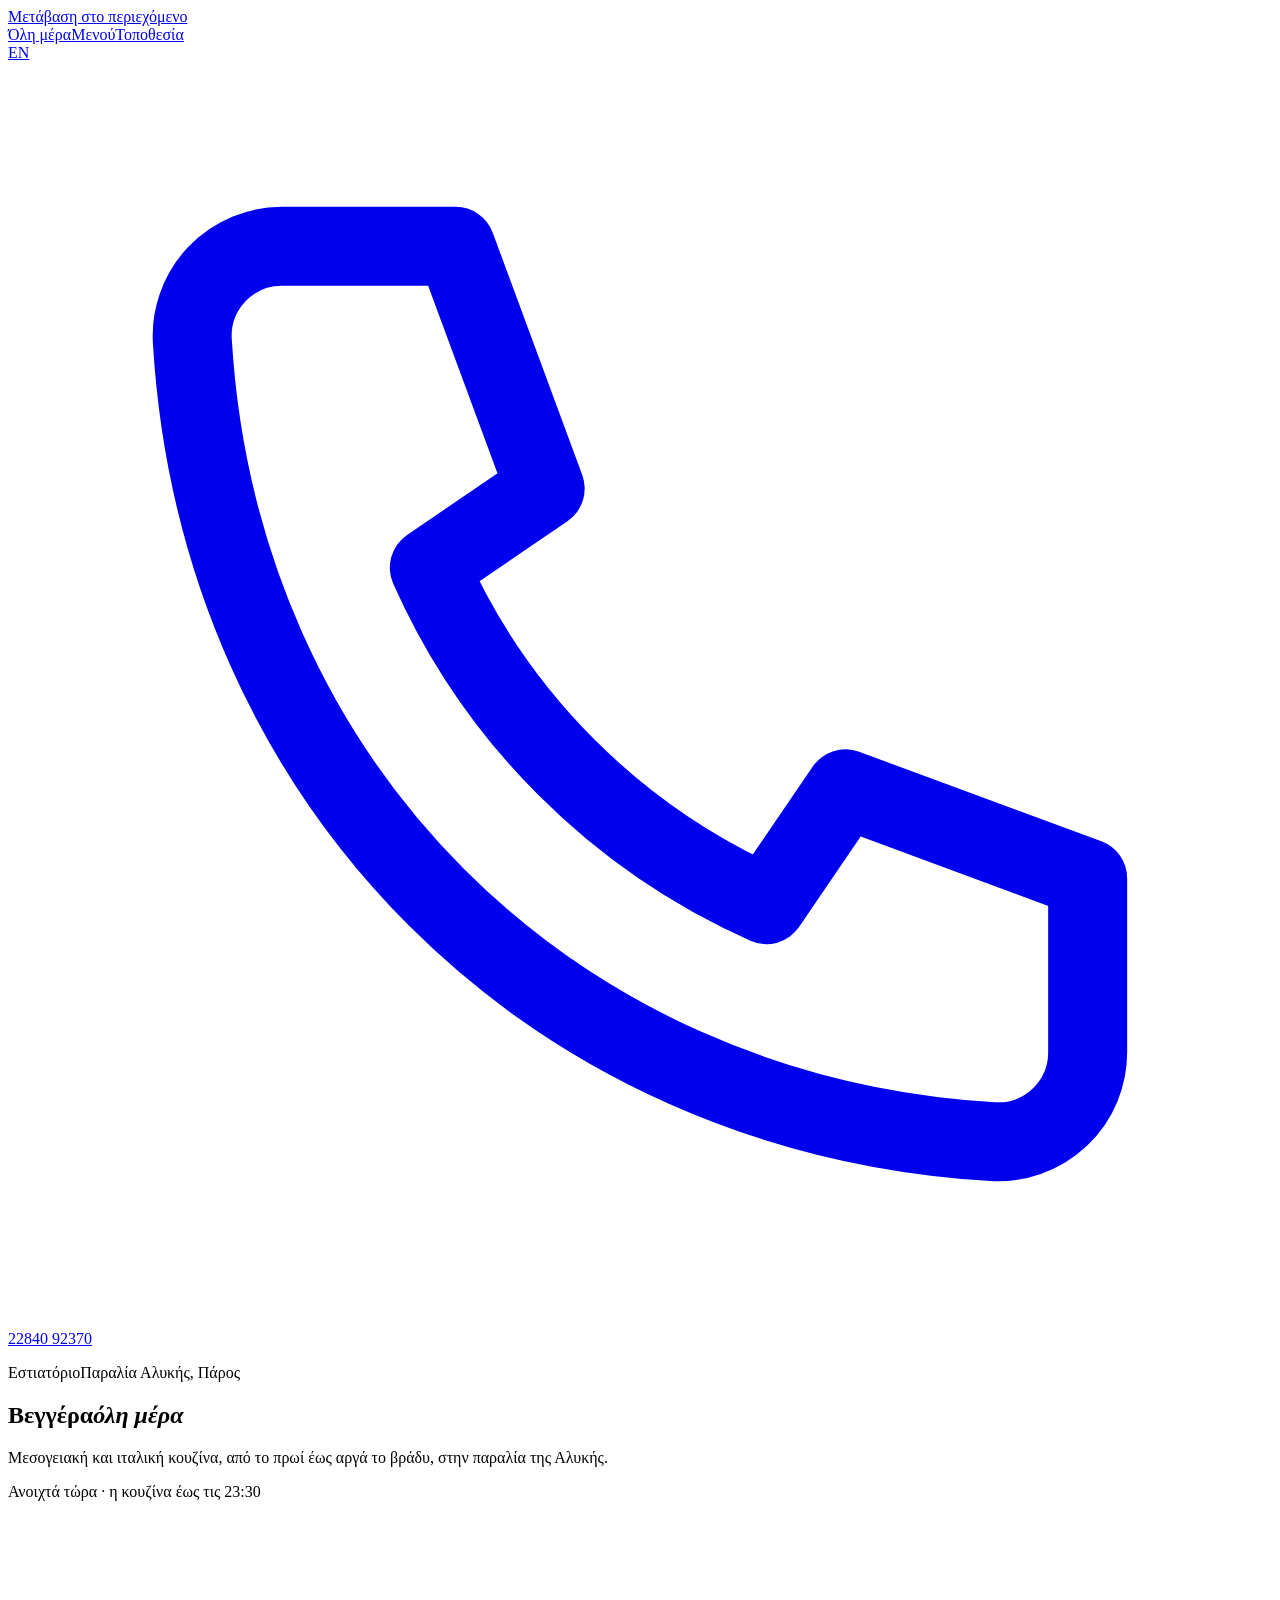
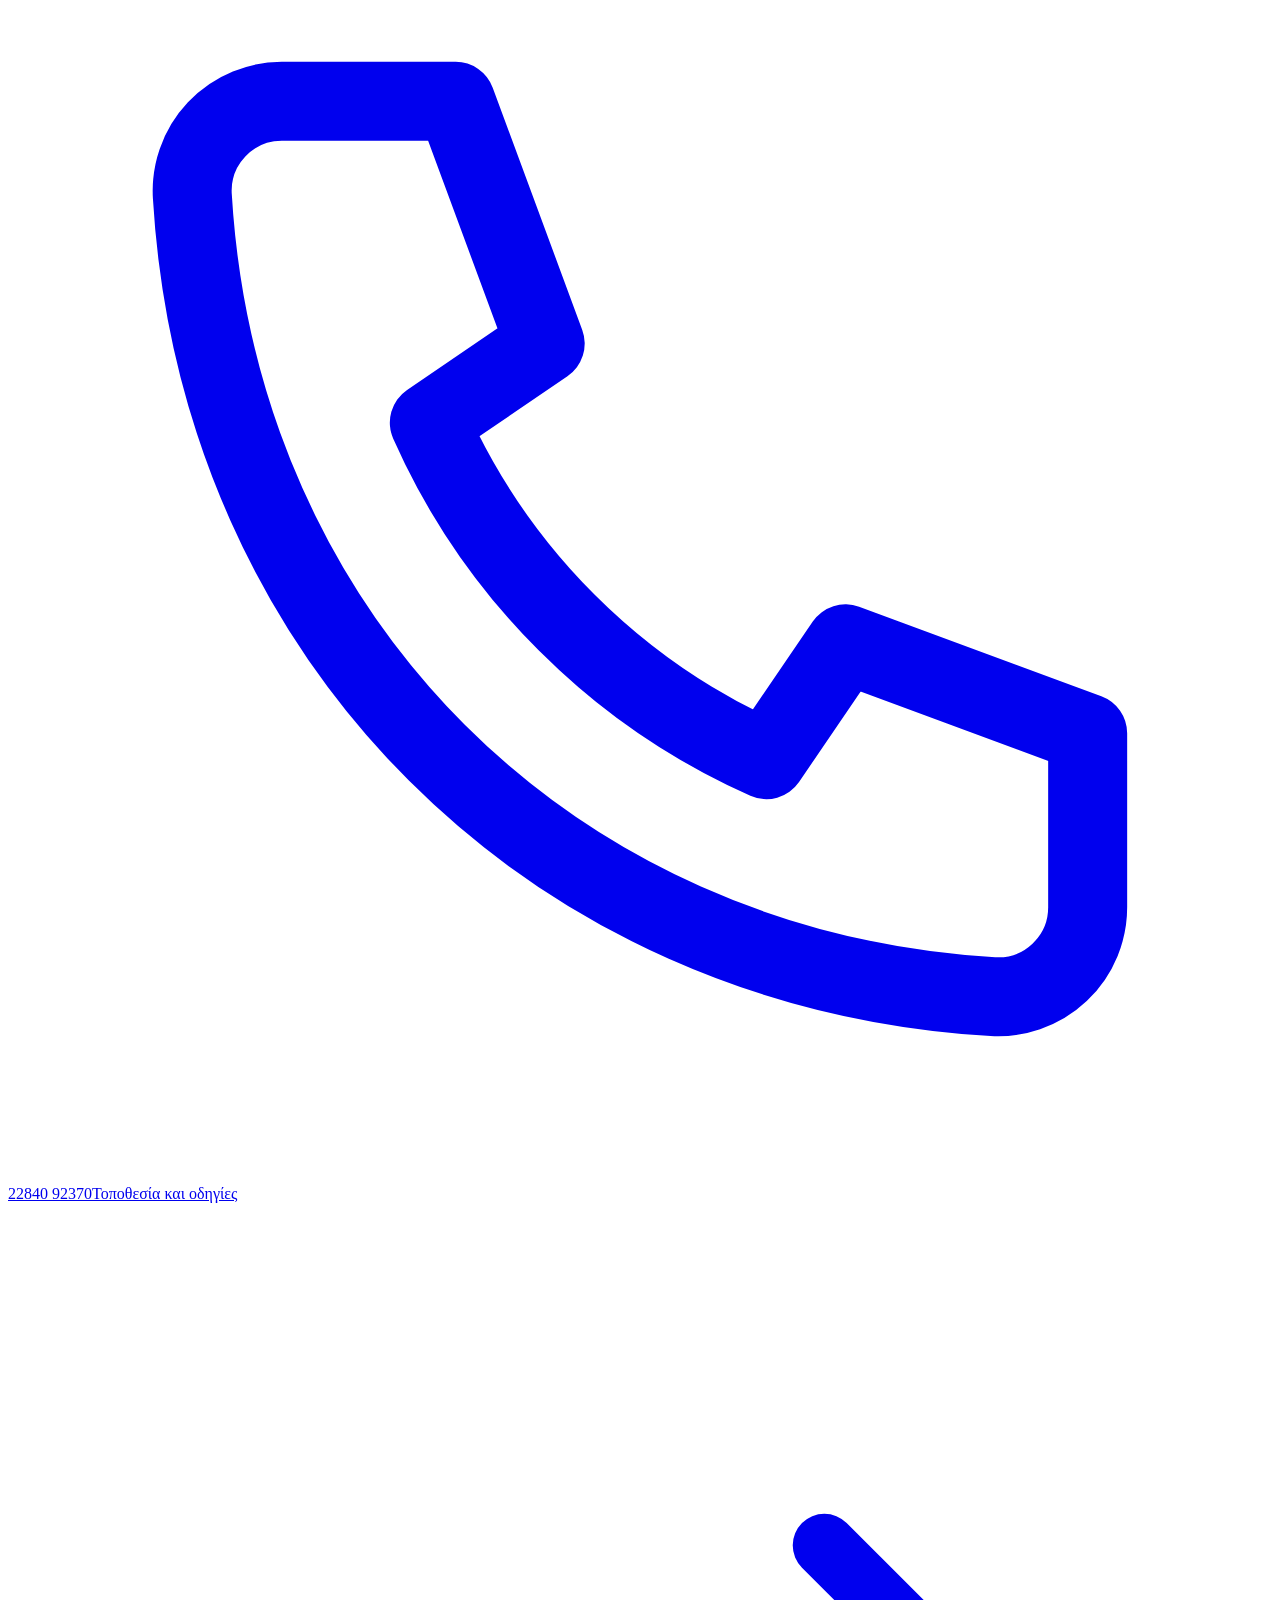
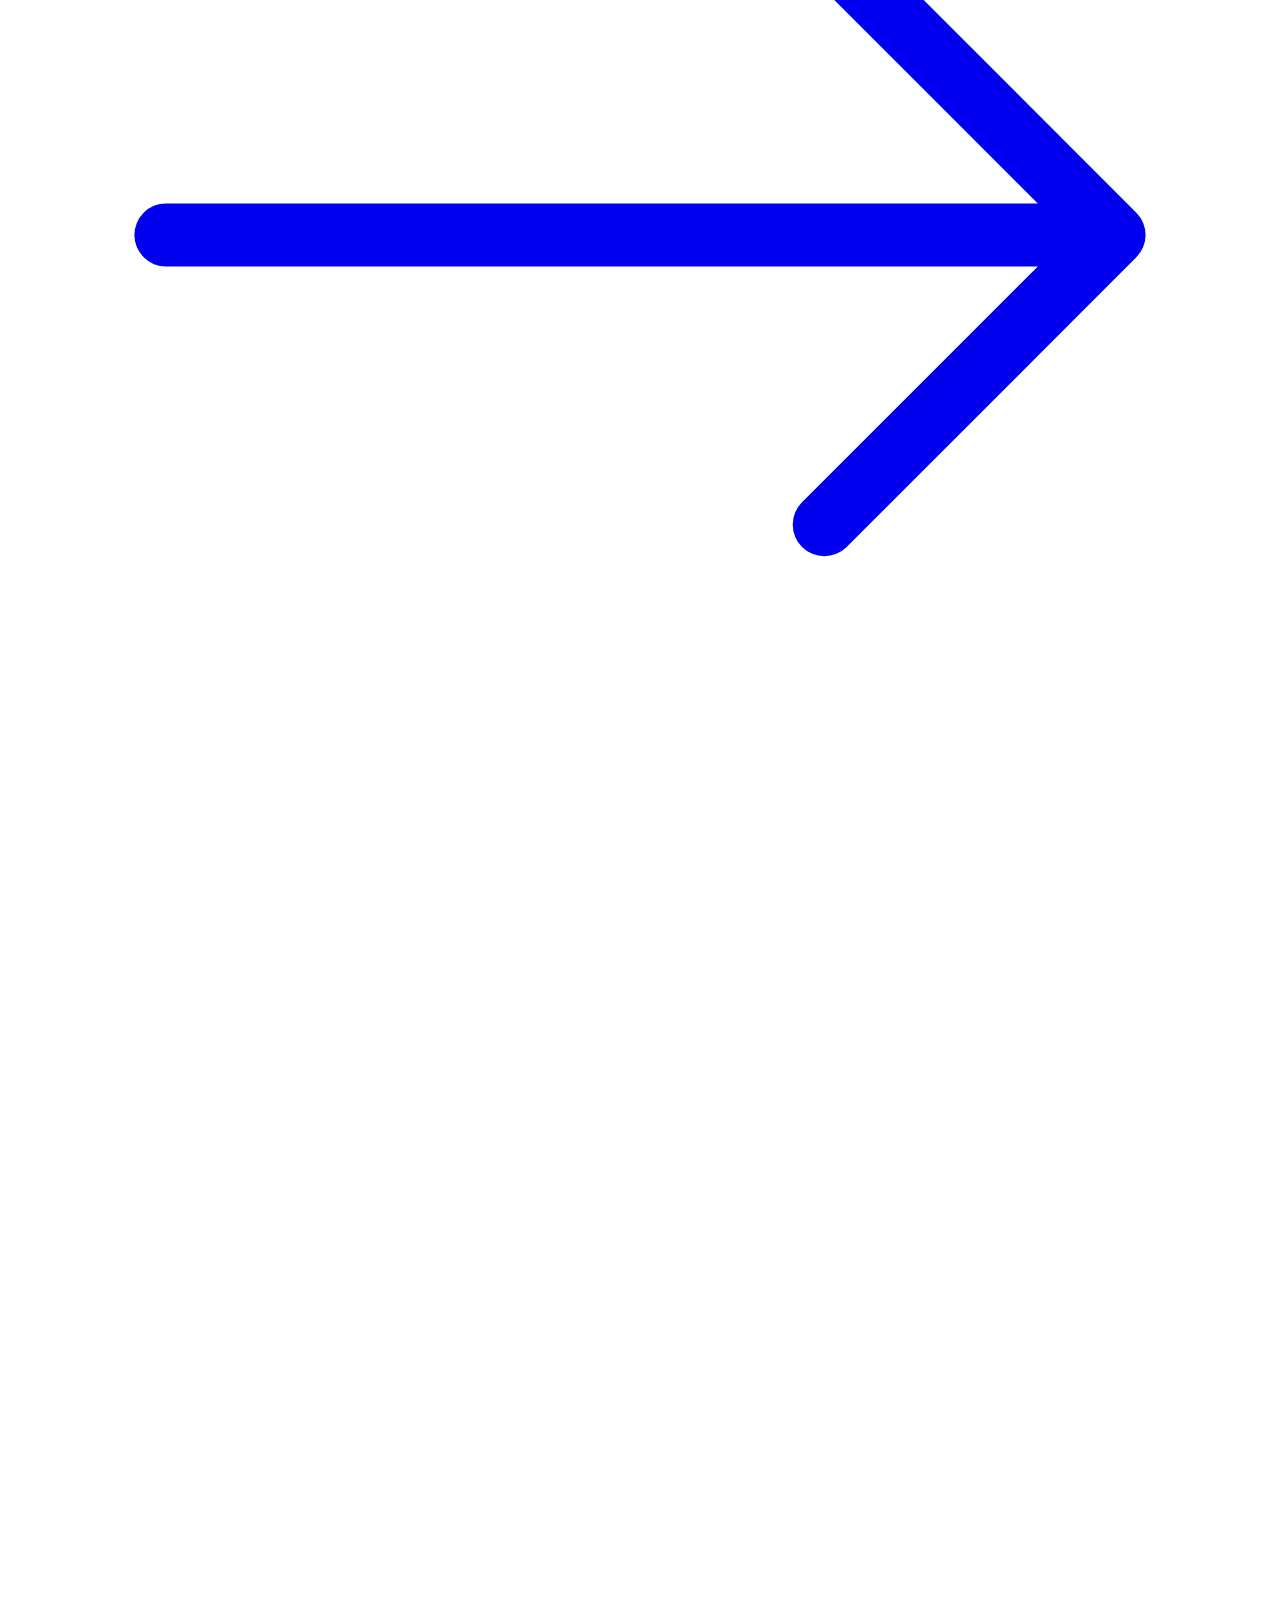
==== el/index.html @ 9d5cccf7 "Demo build of the Veggera website Preview copy for review (sub-folder build, not indexed by search e" ====
<!DOCTYPE html><html lang="el" data-daypart="morning" data-base="/veggera" data-astro-cid-hkbrpulz><head><meta charset="utf-8"><meta name="viewport" content="width=device-width, initial-scale=1, viewport-fit=cover"><title>Βεγγέρα Όλη Μέρα | Εστιατόριο στην παραλία της Αλυκής, Πάρος</title><meta name="description" content="Μεσογειακή και ιταλική κουζίνα στην παραλία της Αλυκής, στην Πάρο. Πρωινό, brunch, μεσημεριανό και δείπνο, καθημερινά 08:00–24:00. Κρατήσεις: 22840 92370."><link rel="canonical" href="https://christopherbougadakis.github.io/veggera/el/"><link rel="alternate" hreflang="en" href="https://christopherbougadakis.github.io/veggera/"><link rel="alternate" hreflang="el" href="https://christopherbougadakis.github.io/veggera/el/"><link rel="alternate" hreflang="x-default" href="https://christopherbougadakis.github.io/veggera/"><meta name="robots" content="noindex, nofollow"><meta name="theme-color" content="#f3eee5"><meta name="format-detection" content="telephone=no"><link rel="icon" href="/veggera/favicon.svg" type="image/svg+xml"><meta property="og:type" content="restaurant"><meta property="og:site_name" content="Veggera All Day"><meta property="og:title" content="Βεγγέρα Όλη Μέρα | Εστιατόριο στην παραλία της Αλυκής, Πάρος"><meta property="og:description" content="Μεσογειακή και ιταλική κουζίνα στην παραλία της Αλυκής, στην Πάρο. Πρωινό, brunch, μεσημεριανό και δείπνο, καθημερινά 08:00–24:00. Κρατήσεις: 22840 92370."><meta property="og:url" content="https://christopherbougadakis.github.io/veggera/el/"><meta property="og:locale" content="el_GR"><meta property="og:image" content="https://christopherbougadakis.github.io/veggera/_astro/hero-morning.DzZGAHCB_ZdEDfj.jpg"><meta property="og:image:width" content="1200"><meta property="og:image:height" content="630"><meta name="twitter:card" content="summary_large_image"><link rel="preload" as="font" type="font/woff2" href="/veggera/_astro/noto-serif-display-greek-300-normal.BuV73V3h.woff2" crossorigin><style>@font-face{font-family:'Noto Serif Display';font-style:normal;font-weight:300 400;font-display:swap;src:url(/veggera/_astro/noto-serif-display-latin-300-normal.K5SFrpFL.woff2) format('woff2');unicode-range:U+0000-00FF,U+0131,U+0152-0153,U+02BB-02BC,U+02C6,U+02DA,U+02DC,U+0304,U+0308,U+0329,U+2000-206F,U+20AC,U+2122,U+2191,U+2193,U+2212,U+2215,U+FEFF,U+FFFD}@font-face{font-family:'Noto Serif Display';font-style:italic;font-weight:300 400;font-display:swap;src:url(/veggera/_astro/noto-serif-display-latin-300-italic.CLkZeVv2.woff2) format('woff2');unicode-range:U+0000-00FF,U+0131,U+0152-0153,U+02BB-02BC,U+02C6,U+02DA,U+02DC,U+0304,U+0308,U+0329,U+2000-206F,U+20AC,U+2122,U+2191,U+2193,U+2212,U+2215,U+FEFF,U+FFFD}@font-face{font-family:'Commissioner';font-style:normal;font-weight:400 500;font-display:swap;src:url(/veggera/_astro/commissioner-latin-400-normal.Csr6jJda.woff2) format('woff2');unicode-range:U+0000-00FF,U+0131,U+0152-0153,U+02BB-02BC,U+02C6,U+02DA,U+02DC,U+0304,U+0308,U+0329,U+2000-206F,U+20AC,U+2122,U+2191,U+2193,U+2212,U+2215,U+FEFF,U+FFFD}@font-face{font-family:'Noto Serif Display';font-style:normal;font-weight:300 400;font-display:swap;src:url(/veggera/_astro/noto-serif-display-greek-300-normal.BuV73V3h.woff2) format('woff2');unicode-range:U+0370-0377,U+037A-037F,U+0384-038A,U+038C,U+038E-03A1,U+03A3-03FF}@font-face{font-family:'Noto Serif Display';font-style:italic;font-weight:300 400;font-display:swap;src:url(/veggera/_astro/noto-serif-display-greek-300-italic.CV2b1E_I.woff2) format('woff2');unicode-range:U+0370-0377,U+037A-037F,U+0384-038A,U+038C,U+038E-03A1,U+03A3-03FF}@font-face{font-family:'Commissioner';font-style:normal;font-weight:400 500;font-display:swap;src:url(/veggera/_astro/commissioner-greek-400-normal.DS8oOZ8C.woff2) format('woff2');unicode-range:U+0370-0377,U+037A-037F,U+0384-038A,U+038C,U+038E-03A1,U+03A3-03FF}</style><!-- Runs before first paint. It:
         - marks JavaScript as available (content is fully readable without it)
         - reads the time in Alyki, so the right photograph shows without a flash
         - notices a slow or metered connection and switches the page to its light mode
         Preview any hour with ?t=HH:MM. Design phase only: ?type=b / ?type=c swaps the typeface. --><script>
      (function () {
        var d = document.documentElement;
        d.classList.add('js');
        var q = new URLSearchParams(location.search);

        var c = navigator.connection || {};
        if (c.saveData || /(^|-)2g$/.test(c.effectiveType || '') || q.has('lite')) d.classList.add('lite');

        var type = q.get('type');
        if (type === 'b' || type === 'c') {
          d.dataset.type = type;
          var l = document.createElement('link');
          l.rel = 'stylesheet';
          l.href = (d.dataset.base || '') + '/type-options/options.css';
          document.head.appendChild(l);
        }

        window.alykiMinutes = function () {
          try {
            var t = q.get('t');
            if (t && /^\d{1,2}:\d{2}$/.test(t)) {
              var a = t.split(':');
              return (+a[0] % 24) * 60 + (+a[1] % 60);
            }
            var p = new Intl.DateTimeFormat('en-GB', {
              timeZone: 'Europe/Athens',
              hour: '2-digit',
              minute: '2-digit',
              hourCycle: 'h23',
            }).formatToParts(new Date());
            var h = 0, m = 0;
            p.forEach(function (x) {
              if (x.type === 'hour') h = +x.value;
              if (x.type === 'minute') m = +x.value;
            });
            return (h % 24) * 60 + m;
          } catch (e) {
            return null;
          }
        };
        var now = window.alykiMinutes();
        if (now !== null) d.dataset.daypart = now >= 1110 || now < 300 ? 'evening' : now >= 750 ? 'midday' : 'morning';
      })();
    </script><script type="application/ld+json">{"@context":"https://schema.org","@type":"Restaurant","name":"Veggera All Day","alternateName":"Βεγγέρα Όλη Μέρα","url":"https://www.veggera-paros.gr","image":"https://christopherbougadakis.github.io/veggera/_astro/hero-morning.DzZGAHCB_ZdEDfj.jpg","telephone":"+302284092370","email":"info@veggera-paros.gr","servesCuisine":["Mediterranean","Italian","Breakfast","Brunch"],"address":{"@type":"PostalAddress","addressLocality":"Alyki","addressRegion":"Paros","postalCode":"844 00","addressCountry":"GR"},"geo":{"@type":"GeoCoordinates","latitude":36.9963794,"longitude":25.1368999},"openingHoursSpecification":{"@type":"OpeningHoursSpecification","dayOfWeek":["Monday","Tuesday","Wednesday","Thursday","Friday","Saturday","Sunday"],"opens":"08:00","closes":"23:59"},"sameAs":["https://www.instagram.com/veggera_all_day","https://www.facebook.com/share/1BcuHt7fPh/"]}</script><link rel="stylesheet" href="/veggera/_astro/Home.6Usavtz5.css"></head><body data-cfg-status="{&quot;timeIn&quot;:&quot;στην Αλυκή&quot;,&quot;open&quot;:&quot;Ανοιχτά τώρα&quot;,&quot;closed&quot;:&quot;Κλειστά αυτή την ώρα&quot;,&quot;kitchenUntil&quot;:&quot;η κουζίνα έως τις {t}&quot;,&quot;kitchenFrom&quot;:&quot;η κουζίνα από τις {t}&quot;,&quot;kitchenClosed&quot;:&quot;η κουζίνα έχει κλείσει&quot;,&quot;opensAt&quot;:&quot;ανοίγουμε στις {t}&quot;,&quot;offSeason&quot;:&quot;Κλειστά για τη χειμερινή περίοδο&quot;,&quot;daily&quot;:&quot;Καθημερινά {a}–{b}&quot;}" data-cfg-hours="{&quot;open&quot;:&quot;08:00&quot;,&quot;close&quot;:&quot;24:00&quot;,&quot;kitchenFrom&quot;:&quot;08:30&quot;,&quot;kitchenTo&quot;:&quot;23:30&quot;}" data-cfg-season="null" data-astro-cid-hkbrpulz><a class="skip" href="#main" data-astro-cid-hkbrpulz>Μετάβαση στο περιεχόμενο</a><header class="hd" data-header data-astro-cid-nen7h5rs><div class="hd__in wrap" data-astro-cid-nen7h5rs><a class="hd__logo" href="/veggera/el/" aria-label="Veggera All Day" data-astro-cid-nen7h5rs><span class="hd__stamp" style="--stamp:url(/veggera/_astro/stamp.DWAI_EM5.svg)" aria-hidden="true" data-astro-cid-nen7h5rs></span></a><nav class="hd__nav" aria-label="Κύρια πλοήγηση" data-astro-cid-nen7h5rs><a href="#all-day" data-astro-cid-nen7h5rs>Όλη μέρα</a><a href="#menu" data-astro-cid-nen7h5rs>Μενού</a><a href="#find" data-astro-cid-nen7h5rs>Τοποθεσία</a></nav><div class="hd__side" data-astro-cid-nen7h5rs><a class="hd__lang" href="/veggera/" hreflang="en" lang="en" aria-label="English" data-astro-cid-nen7h5rs><span aria-hidden="true" data-astro-cid-nen7h5rs>EN</span></a><a class="hd__call" href="tel:+302284092370" aria-label="Κρατήσεις: +30 22840 92370" data-astro-cid-nen7h5rs><svg viewBox="0 0 24 24" fill="none" stroke="currentColor" stroke-width="1.5" stroke-linecap="round" stroke-linejoin="round" aria-hidden="true"><path d="M5.2 3.5h3.3l1.7 4.6-2.2 1.5a12.6 12.6 0 0 0 6.4 6.4l1.5-2.2 4.6 1.7v3.3a1.7 1.7 0 0 1-1.8 1.7C10.3 20 4 13.700 3.500 5.300A1.7 1.7 0 0 1 5.200 3.500Z"></path></svg><span data-astro-cid-nen7h5rs>22840 92370</span></a></div></div></header><main id="main" data-astro-cid-hkbrpulz><section class="hero" id="top" data-hero data-astro-cid-ge2uvauf><div class="hero__head wrap" data-astro-cid-ge2uvauf><div class="hero__id" data-astro-cid-ge2uvauf><p class="label hero__kicker" data-astro-cid-ge2uvauf><span data-astro-cid-ge2uvauf>Εστιατόριο</span><span class="sep" aria-hidden="true" data-astro-cid-ge2uvauf></span><span data-astro-cid-ge2uvauf>Παραλία Αλυκής, Πάρος</span></p><h1 class="hero__mark" data-astro-cid-ge2uvauf><span class="hero__name" data-astro-cid-ge2uvauf>Βεγγέρα</span><em class="hero__allday" data-astro-cid-ge2uvauf>όλη μέρα</em></h1></div><div class="hero__info" data-astro-cid-ge2uvauf><p class="hero__sub" data-astro-cid-ge2uvauf>Μεσογειακή και ιταλική κουζίνα, από το πρωί έως αργά το βράδυ, στην παραλία της Αλυκής.</p><p class="label hero__status" data-astro-cid-ge2uvauf><span class="hero__dot" data-status-dot aria-hidden="true" data-astro-cid-ge2uvauf></span><span data-status data-astro-cid-ge2uvauf>Καθημερινά 08:00–24:00</span></p><div class="hero__go" data-astro-cid-ge2uvauf><a class="btn" href="tel:+302284092370" aria-label="Κρατήσεις: +30 22840 92370" data-astro-cid-ge2uvauf><svg viewBox="0 0 24 24" fill="none" stroke="currentColor" stroke-width="1.5" stroke-linecap="round" stroke-linejoin="round" aria-hidden="true"><path d="M5.2 3.5h3.3l1.7 4.6-2.2 1.5a12.6 12.6 0 0 0 6.4 6.4l1.5-2.2 4.6 1.7v3.3a1.7 1.7 0 0 1-1.8 1.7C10.3 20 4 13.700 3.500 5.300A1.7 1.7 0 0 1 5.200 3.500Z"></path></svg><span class="num" data-astro-cid-ge2uvauf>22840 92370</span></a><a class="link" href="#find" data-astro-cid-ge2uvauf>Τοποθεσία και οδηγίες <svg viewBox="0 0 24 24" fill="none" stroke="currentColor" stroke-width="1.2" stroke-linecap="round" stroke-linejoin="round" aria-hidden="true"><path d="M3 12h18M15.5 6.5 21 12l-5.5 5.500"></path></svg></a></div></div></div><div class="hero__stage wrap" data-astro-cid-ge2uvauf><div class="hero__frame" data-astro-cid-ge2uvauf><div class="hero__shot" data-part="morning" style="--pos:50% 60%;--pos-tall:50% 100%;--tone:#948f8b;--tone-tall:#a49381" data-astro-cid-ge2uvauf><picture class="shot shot--wide" data-astro-cid-ge2uvauf="true"><source srcset="/veggera/_astro/hero-morning.DzZGAHCB_FyOqx.avif 900w, /veggera/_astro/hero-morning.DzZGAHCB_Z2jUTg8.avif 1300w, /veggera/_astro/hero-morning.DzZGAHCB_Z26yaUg.avif 1700w, /veggera/_astro/hero-morning.DzZGAHCB_Vju7g.avif 2200w" type="image/avif" sizes="(min-width: 1520px) 1380px, 92vw"><source srcset="/veggera/_astro/hero-morning.DzZGAHCB_25gqk1.webp 900w, /veggera/_astro/hero-morning.DzZGAHCB_x7FR8.webp 1300w, /veggera/_astro/hero-morning.DzZGAHCB_oRIlY.webp 1700w, /veggera/_astro/hero-morning.DzZGAHCB_Z1CqJpq.webp 2200w" type="image/webp" sizes="(min-width: 1520px) 1380px, 92vw"><img src="/veggera/_astro/hero-morning.DzZGAHCB_1hFYca.jpg" srcset="/veggera/_astro/hero-morning.DzZGAHCB_ZUOcH6.jpg 900w, /veggera/_astro/hero-morning.DzZGAHCB_Z1t9xsB.jpg 1300w, /veggera/_astro/hero-morning.DzZGAHCB_Z1dtOlF.jpg 1700w, /veggera/_astro/hero-morning.DzZGAHCB_1OnPFQ.jpg 2200w" alt="Τραπέζι με πρωινό, καφέ και χυμό στην άκρη της άμμου, με τις βάρκες αγκυροβολημένες στον κόλπο της Αλυκής" sizes="(min-width: 1520px) 1380px, 92vw" loading="lazy" decoding="async" data-astro-cid-ge2uvauf="true" width="2600" height="1734"></picture><picture class="shot shot--tall" data-astro-cid-ge2uvauf="true"><source srcset="/veggera/_astro/hero-morning-tall.BUpJansp_6YUzP.avif 480w, /veggera/_astro/hero-morning-tall.BUpJansp_1ijStb.avif 640w, /veggera/_astro/hero-morning-tall.BUpJansp_nuteP.avif 820w, /veggera/_astro/hero-morning-tall.BUpJansp_2t4u93.avif 1080w" type="image/avif" sizes="(max-width: 700px) 56vw, 92vw"><source srcset="/veggera/_astro/hero-morning-tall.BUpJansp_1fAoeM.webp 480w, /veggera/_astro/hero-morning-tall.BUpJansp_2qUm88.webp 640w, /veggera/_astro/hero-morning-tall.BUpJansp_9D1NL.webp 820w, /veggera/_astro/hero-morning-tall.BUpJansp_vBGHW.webp 1080w" type="image/webp" sizes="(max-width: 700px) 56vw, 92vw"><img src="/veggera/_astro/hero-morning-tall.BUpJansp_A695x.jpg" srcset="/veggera/_astro/hero-morning-tall.BUpJansp_ZgGWl4.jpg 480w, /veggera/_astro/hero-morning-tall.BUpJansp_TC0xh.jpg 640w, /veggera/_astro/hero-morning-tall.BUpJansp_Z1tSD2f.jpg 820w, /veggera/_astro/hero-morning-tall.BUpJansp_h0nsM.jpg 1080w" alt="Τραπέζι με πρωινό, καφέ και χυμό στην άκρη της άμμου, με τις βάρκες αγκυροβολημένες στον κόλπο της Αλυκής" sizes="(max-width: 700px) 56vw, 92vw" loading="lazy" decoding="async" data-astro-cid-ge2uvauf="true" width="1734" height="2600"></picture></div><div class="hero__shot" data-part="midday" style="--pos:50% 68%;--pos-tall:50% 80%;--tone:#b4ada2;--tone-tall:#7f7567" data-astro-cid-ge2uvauf><picture class="shot shot--wide" data-astro-cid-ge2uvauf="true"><source srcset="/veggera/_astro/hero-midday.BoVzBLEv_Z1Ub8Ry.avif 900w, /veggera/_astro/hero-midday.BoVzBLEv_Z12VPnN.avif 1300w, /veggera/_astro/hero-midday.BoVzBLEv_euqit.avif 1700w, /veggera/_astro/hero-midday.BoVzBLEv_ZBKGI3.avif 2200w" type="image/avif" sizes="(min-width: 1520px) 1380px, 92vw"><source srcset="/veggera/_astro/hero-midday.BoVzBLEv_Z1xoIuR.webp 900w, /veggera/_astro/hero-midday.BoVzBLEv_lJKuF.webp 1300w, /veggera/_astro/hero-midday.BoVzBLEv_Z1XD7nc.webp 1700w, /veggera/_astro/hero-midday.BoVzBLEv_2fhSpd.webp 2200w" type="image/webp" sizes="(min-width: 1520px) 1380px, 92vw"><img src="/veggera/_astro/hero-midday.BoVzBLEv_aU84G.jpg" srcset="/veggera/_astro/hero-midday.BoVzBLEv_18KFHF.jpg 900w, /veggera/_astro/hero-midday.BoVzBLEv_2pQghu.jpg 1300w, /veggera/_astro/hero-midday.BoVzBLEv_15gM60.jpg 1700w, /veggera/_astro/hero-midday.BoVzBLEv_e0E4t.jpg 2200w" alt="Τραπέζι με πίτσα, σαλάτες και παγωμένη μπίρα στη σκιά ενός δέντρου, με φόντο τον κόλπο" sizes="(min-width: 1520px) 1380px, 92vw" loading="lazy" decoding="async" data-astro-cid-ge2uvauf="true" width="2600" height="1734"></picture><picture class="shot shot--tall" data-astro-cid-ge2uvauf="true"><source srcset="/veggera/_astro/hero-midday-tall.CwlpUSZR_ZyIH4S.avif 480w, /veggera/_astro/hero-midday-tall.CwlpUSZR_HCBlm.avif 640w, /veggera/_astro/hero-midday-tall.CwlpUSZR_lMWHQ.avif 820w, /veggera/_astro/hero-midday-tall.CwlpUSZR_ZQRE9e.avif 1080w" type="image/avif" sizes="(max-width: 700px) 56vw, 92vw"><source srcset="/veggera/_astro/hero-midday-tall.CwlpUSZR_1gzxLz.webp 480w, /veggera/_astro/hero-midday-tall.CwlpUSZR_Z2wfgB7.webp 640w, /veggera/_astro/hero-midday-tall.CwlpUSZR_1uoqmN.webp 820w, /veggera/_astro/hero-midday-tall.CwlpUSZR_Z15J6zi.webp 1080w" type="image/webp" sizes="(max-width: 700px) 56vw, 92vw"><img src="/veggera/_astro/hero-midday-tall.CwlpUSZR_7DLuJ.jpg" srcset="/veggera/_astro/hero-midday-tall.CwlpUSZR_22AU9d.jpg 480w, /veggera/_astro/hero-midday-tall.CwlpUSZR_Z1KdTet.jpg 640w, /veggera/_astro/hero-midday-tall.CwlpUSZR_Z1SUd3.jpg 820w, /veggera/_astro/hero-midday-tall.CwlpUSZR_2kUmnC.jpg 1080w" alt="Τραπέζι με πίτσα, σαλάτες και παγωμένη μπίρα στη σκιά ενός δέντρου, με φόντο τον κόλπο" sizes="(max-width: 700px) 56vw, 92vw" loading="lazy" decoding="async" data-astro-cid-ge2uvauf="true" width="1734" height="2600"></picture></div><div class="hero__shot" data-part="evening" style="--pos:50% 55%;--pos-tall:50% 70%;--tone:#b9a293;--tone-tall:#b8a291" data-astro-cid-ge2uvauf><picture class="shot shot--wide" data-astro-cid-ge2uvauf="true"><source srcset="/veggera/_astro/hero-evening.1lVPdjf2_19qviF.avif 900w, /veggera/_astro/hero-evening.1lVPdjf2_2ar564.avif 1300w, /veggera/_astro/hero-evening.1lVPdjf2_2nNNqV.avif 1700w, /veggera/_astro/hero-evening.1lVPdjf2_lukEw.avif 2200w" type="image/avif" sizes="(min-width: 1520px) 1380px, 92vw"><source srcset="/veggera/_astro/hero-evening.1lVPdjf2_Z2w41BM.webp 900w, /veggera/_astro/hero-evening.1lVPdjf2_Z2GszB.webp 1300w, /veggera/_astro/hero-evening.1lVPdjf2_ZaVq5K.webp 1700w, /veggera/_astro/hero-evening.1lVPdjf2_Z2dfSRa.webp 2200w" type="image/webp" sizes="(min-width: 1520px) 1380px, 92vw"><img src="/veggera/_astro/hero-evening.1lVPdjf2_GQOJq.jpg" srcset="/veggera/_astro/hero-evening.1lVPdjf2_ZrWvOX.jpg 900w, /veggera/_astro/hero-evening.1lVPdjf2_Z23XGUl.jpg 1300w, /veggera/_astro/hero-evening.1lVPdjf2_Z1NiXNp.jpg 1700w, /veggera/_astro/hero-evening.1lVPdjf2_1eyGe7.jpg 2200w" alt="Πλατό με αλλαντικά και τυριά ανάμεσα σε ποτήρια με λευκό, ροζέ και κόκκινο κρασί, στο χαμηλό φως του ήλιου" sizes="(min-width: 1520px) 1380px, 92vw" loading="lazy" decoding="async" data-astro-cid-ge2uvauf="true" width="2600" height="1734"></picture><picture class="shot shot--tall" data-astro-cid-ge2uvauf="true"><source srcset="/veggera/_astro/hero-evening-tall.ByypUgEL_15zx99.avif 480w, /veggera/_astro/hero-evening-tall.ByypUgEL_2gTv2u.avif 640w, /veggera/_astro/hero-evening-tall.ByypUgEL_1m55N9.avif 820w, /veggera/_astro/hero-evening-tall.ByypUgEL_2eXHF6.avif 1080w" type="image/avif" sizes="(max-width: 700px) 56vw, 92vw"><source srcset="/veggera/_astro/hero-evening-tall.ByypUgEL_2eb0N6.webp 480w, /veggera/_astro/hero-evening-tall.ByypUgEL_Z1EGa7u.webp 640w, /veggera/_astro/hero-evening-tall.ByypUgEL_18dDn5.webp 820w, /veggera/_astro/hero-evening-tall.ByypUgEL_hvUf0.webp 1080w" type="image/webp" sizes="(max-width: 700px) 56vw, 92vw"><img src="/veggera/_astro/hero-evening-tall.ByypUgEL_m0mBA.jpg" srcset="/veggera/_astro/hero-evening-tall.ByypUgEL_GREdf.jpg 480w, /veggera/_astro/hero-evening-tall.ByypUgEL_1ScC6A.jpg 640w, /veggera/_astro/hero-evening-tall.ByypUgEL_Zvj1sV.jpg 820w, /veggera/_astro/hero-evening-tall.ByypUgEL_2TAYP.jpg 1080w" alt="Πλατό με αλλαντικά και τυριά ανάμεσα σε ποτήρια με λευκό, ροζέ και κόκκινο κρασί, στο χαμηλό φως του ήλιου" sizes="(max-width: 700px) 56vw, 92vw" loading="lazy" decoding="async" data-astro-cid-ge2uvauf="true" width="1734" height="2600"></picture></div></div><p class="label hero__clock" data-clock-wrap hidden data-astro-cid-ge2uvauf><span data-clock data-astro-cid-ge2uvauf>00:00</span><span data-astro-cid-ge2uvauf>στην Αλυκή</span></p><!-- Start fetching the one frame that will show (right part of the day, right crop) straight away. --><script>
      (function () {
        var part = document.documentElement.dataset.daypart || 'morning';
        var tall = matchMedia('(max-width: 700px)').matches;
        var img = document.querySelector('.hero__shot[data-part="' + part + '"] .shot--' + (tall ? 'tall' : 'wide') + ' img');
        if (img) {
          img.loading = 'eager';
          img.fetchPriority = 'high';
        }
      })();
    </script></div></section><section class="lex wrap" id="name" aria-labelledby="lex-h" data-astro-cid-kjd4qyss><div class="lex__entry" data-astro-cid-kjd4qyss><p class="label lex__label" data-reveal data-astro-cid-kjd4qyss>Το όνομα</p><h2 class="lex__head" id="lex-h" data-reveal style="--d:.05s" data-astro-cid-kjd4qyss>βεγ·γέ·ρα</h2><p class="lex__meta" data-reveal style="--d:.12s" data-astro-cid-kjd4qyss><i data-astro-cid-kjd4qyss>ουσιαστικό θηλυκό, βενετικής προέλευσης</i></p><ol class="lex__defs" data-astro-cid-kjd4qyss><li data-reveal style="--d:0.16s" data-astro-cid-kjd4qyss><span class="lex__n" aria-hidden="true" data-astro-cid-kjd4qyss>1</span><span data-astro-cid-kjd4qyss>Βραδινή συγκέντρωση σε φιλικό σπίτι, για συζήτηση και καλή συντροφιά.</span></li><li data-reveal style="--d:0.26s" data-astro-cid-kjd4qyss><span class="lex__n" aria-hidden="true" data-astro-cid-kjd4qyss>2</span><span data-astro-cid-kjd4qyss>Στην Αλυκή, μια συνάντηση που ξεκινά από το πρωί και διαρκεί όλη την ημέρα.</span></li></ol><p class="lex__body prose" data-reveal style="--d:.1s" data-astro-cid-kjd4qyss>Το όνομά μας τιμά μια παλιά ελληνική συνήθεια φιλοξενίας. Της δώσαμε έναν χώρο δίπλα στη θάλασσα και μια κουζίνα που σερβίρει ολόκληρο τον κατάλογό της από το πρωί έως αργά το βράδυ: πρωινό, μεσογειακές και ιταλικές γεύσεις και ένα ποτήρι κρασί, όποια ώρα και αν μας επισκεφθείτε.</p></div><div class="lex__pics" data-astro-cid-kjd4qyss><figure class="ph lex__p1" style="--ratio:4 / 5;--pos:50% 60%;--d:0s;--tone:#897567" data-reveal="img"><picture><source srcset="/veggera/_astro/courtyard.CxHvpc0y_Z1RhyaY.avif 400w, /veggera/_astro/courtyard.CxHvpc0y_ZstKXy.avif 640w, /veggera/_astro/courtyard.CxHvpc0y_25e6q6.avif 900w, /veggera/_astro/courtyard.CxHvpc0y_Z1G5GC4.avif 1280w" type="image/avif" sizes="(max-width: 700px) 44vw, 30vw"><source srcset="/veggera/_astro/courtyard.CxHvpc0y_Z1yQLEb.webp 400w, /veggera/_astro/courtyard.CxHvpc0y_Za3YrK.webp 640w, /veggera/_astro/courtyard.CxHvpc0y_1gUWW8.webp 900w, /veggera/_astro/courtyard.CxHvpc0y_Z1jjhfn.webp 1280w" type="image/webp" sizes="(max-width: 700px) 44vw, 30vw"><img src="/veggera/_astro/courtyard.CxHvpc0y_Z1dLNAB.jpg" srcset="/veggera/_astro/courtyard.CxHvpc0y_Z1sey7g.jpg 400w, /veggera/_astro/courtyard.CxHvpc0y_Z3qKTP.jpg 640w, /veggera/_astro/courtyard.CxHvpc0y_ZqPi8l.jpg 900w, /veggera/_astro/courtyard.CxHvpc0y_1mQ7Xa.jpg 1280w" alt="Λευκό τραπέζι με δύο πίτσες και κρασί σε ασβεστωμένη αυλή με βουκαμβίλιες" sizes="(max-width: 700px) 44vw, 30vw" loading="lazy" decoding="async" width="1734" height="2600"></picture></figure><figure class="ph lex__p2" style="--ratio:3 / 4;--pos:50% 40%;--d:0.2s;--tone:#ab9b8f" data-reveal="img"><picture><source srcset="/veggera/_astro/stairs.6uZ9w0tq_rPE8T.avif 300w, /veggera/_astro/stairs.6uZ9w0tq_ZBGeIX.avif 480w, /veggera/_astro/stairs.6uZ9w0tq_AbgFn.avif 720w" type="image/avif" sizes="(max-width: 700px) 22vw, 15vw"><source srcset="/veggera/_astro/stairs.6uZ9w0tq_pFf6.webp 300w, /veggera/_astro/stairs.6uZ9w0tq_Z147dCL.webp 480w, /veggera/_astro/stairs.6uZ9w0tq_1Tzghh.webp 720w" type="image/webp" sizes="(max-width: 700px) 22vw, 15vw"><img src="/veggera/_astro/stairs.6uZ9w0tq_2qDW1D.jpg" srcset="/veggera/_astro/stairs.6uZ9w0tq_2wVv8w.jpg 300w, /veggera/_astro/stairs.6uZ9w0tq_1soBfE.jpg 480w, /veggera/_astro/stairs.6uZ9w0tq_ZUqb9s.jpg 720w" alt="Στρωμένο τραπέζι δίπλα σε λευκά σκαλοπάτια και ροζ βουκαμβίλια" sizes="(max-width: 700px) 22vw, 15vw" loading="lazy" decoding="async" width="1734" height="2600"></picture></figure></div></section><section class="day" id="all-day" aria-labelledby="day-h" data-astro-cid-c7gml3ul><header class="day__intro wrap" data-astro-cid-c7gml3ul><p class="label day__label" data-reveal data-astro-cid-c7gml3ul>Όλη μέρα</p><h2 class="display display-l day__title" id="day-h" data-reveal style="--d:.06s" data-astro-cid-c7gml3ul>Ολόκληρος ο κατάλογος, κάθε ώρα της ημέρας.</h2><p class="prose day__lede" data-reveal style="--d:.14s" data-astro-cid-c7gml3ul>Όλα τα πιάτα μας σερβίρονται όλη την ημέρα, από το πρωινό και το brunch έως την πίτσα, τα ζυμαρικά και το κρασί.</p></header><!-- breakfast --><article class="ch ch--breakfast" data-astro-cid-c7gml3ul><div class="ch__grid wrap" data-astro-cid-c7gml3ul><header class="ch__head" data-astro-cid-c7gml3ul><p class="ch__meta" data-reveal data-astro-cid-c7gml3ul><span class="label ch__name" data-astro-cid-c7gml3ul>Πρωινό</span><span class="ch__rule" aria-hidden="true" data-astro-cid-c7gml3ul></span><em class="ch__all" data-astro-cid-c7gml3ul>όλη μέρα</em></p><h3 class="display display-m ch__title" data-reveal style="--d:.08s" data-astro-cid-c7gml3ul>Πρωινό δίπλα στη θάλασσα</h3><p class="prose ch__text" data-reveal style="--d:.14s" data-astro-cid-c7gml3ul>Αυγά και ομελέτες, φρυγανισμένο ψωμί, γιαούρτι με φρούτα και μέλι, καφές και φρέσκοι χυμοί, σε τραπέζια με θέα στον κόλπο.</p></header><figure class="ph ch__a" style="--ratio:4 / 5;--pos:50% 70%;--d:0s;--tone:#a99a8b" data-reveal="img"><picture><source srcset="/veggera/_astro/morning-main.71hubAMS_pvjum.avif 400w, /veggera/_astro/morning-main.71hubAMS_1RDAud.avif 640w, /veggera/_astro/morning-main.71hubAMS_2cDV50.avif 900w, /veggera/_astro/morning-main.71hubAMS_Z1HNn1V.avif 1280w" type="image/avif" sizes="(max-width: 700px) 54vw, 36vw"><source srcset="/veggera/_astro/morning-main.71hubAMS_1OcUnP.webp 400w, /veggera/_astro/morning-main.71hubAMS_Z1MPVqf.webp 640w, /veggera/_astro/morning-main.71hubAMS_ZtBAF.webp 900w, /veggera/_astro/morning-main.71hubAMS_MCwfj.webp 1280w" type="image/webp" sizes="(max-width: 700px) 54vw, 36vw"><img src="/veggera/_astro/morning-main.71hubAMS_Z92jjC.jpg" srcset="/veggera/_astro/morning-main.71hubAMS_Z1bRHDh.jpg 400w, /veggera/_astro/morning-main.71hubAMS_gfylz.jpg 640w, /veggera/_astro/morning-main.71hubAMS_Z21KPVp.jpg 900w, /veggera/_astro/morning-main.71hubAMS_ZOJ1sl.jpg 1280w" alt="Παγωμένος καφές και ένα μπολ γιαούρτι με φρούτα σε τραπέζι επάνω από την άμμο" sizes="(max-width: 700px) 54vw, 36vw" loading="lazy" decoding="async" width="1734" height="2600"></picture></figure><div class="ch__b" data-astro-cid-c7gml3ul><figure class="ph" style="--ratio:3 / 2;--pos:50% 50%;--d:0.12s;--tone:#b0a497" data-reveal="img"><picture><source srcset="/veggera/_astro/morning-honey.DYViuxPb_1URPo6.avif 400w, /veggera/_astro/morning-honey.DYViuxPb_ZOGjEK.avif 640w, /veggera/_astro/morning-honey.DYViuxPb_Z1xBaD5.avif 900w, /veggera/_astro/morning-honey.DYViuxPb_Z1OYCPE.avif 1280w, /veggera/_astro/morning-honey.DYViuxPb_Z1ymO63.avif 1800w" type="image/avif" sizes="(max-width: 700px) 46vw, 38vw"><source srcset="/veggera/_astro/morning-honey.DYViuxPb_ZhfHhz.webp 400w, /veggera/_astro/morning-honey.DYViuxPb_22mgsv.webp 640w, /veggera/_astro/morning-honey.DYViuxPb_1jrpub.webp 900w, /veggera/_astro/morning-honey.DYViuxPb_FrgqA.webp 1280w, /veggera/_astro/morning-honey.DYViuxPb_8j6ny.webp 1800w" type="image/webp" sizes="(max-width: 700px) 46vw, 38vw"><img src="/veggera/_astro/morning-honey.DYViuxPb_Z23bYyA.jpg" srcset="/veggera/_astro/morning-honey.DYViuxPb_Z2iwVCj.jpg 400w, /veggera/_astro/morning-honey.DYViuxPb_1527L.jpg 640w, /veggera/_astro/morning-honey.DYViuxPb_ZGONPy.jpg 900w, /veggera/_astro/morning-honey.DYViuxPb_ZVUhh4.jpg 1280w, /veggera/_astro/morning-honey.DYViuxPb_tPpnz.jpg 1800w" alt="Μέλι που περιχύνεται σε μπολ με γιαούρτι, φρούτα και αμύγδαλα" sizes="(max-width: 700px) 46vw, 38vw" loading="lazy" decoding="async" width="2600" height="1734"></picture></figure><div class="ch__dish" data-astro-cid-c7gml3ul><div class="plate" style="--size:clamp(118px, 14.5vw, 232px);--rot:-14deg;--d:0s;--tone:#836949" data-plate data-rest="-14" data-turn="44" data-reveal="plate"><div class="plate__disc"><picture><source srcset="/veggera/_astro/plate-yogurt.CZ3VNXjr_Z2203L7.avif 240w, /veggera/_astro/plate-yogurt.CZ3VNXjr_Z2w0f4s.avif 400w, /veggera/_astro/plate-yogurt.CZ3VNXjr_CxA1z.avif 600w, /veggera/_astro/plate-yogurt.CZ3VNXjr_hbclG.avif 900w" type="image/avif" sizes="(max-width: 700px) 20vw, 20vw"><source srcset="/veggera/_astro/plate-yogurt.CZ3VNXjr_ZCirRD.webp 240w, /veggera/_astro/plate-yogurt.CZ3VNXjr_Z17iDaY.webp 400w, /veggera/_astro/plate-yogurt.CZ3VNXjr_22fbU3.webp 600w, /veggera/_astro/plate-yogurt.CZ3VNXjr_1FRNfa.webp 900w" type="image/webp" sizes="(max-width: 700px) 20vw, 20vw"><img src="/veggera/_astro/plate-yogurt.CZ3VNXjr_ZIFH8y.jpg" srcset="/veggera/_astro/plate-yogurt.CZ3VNXjr_1qN2Tb.jpg 240w, /veggera/_astro/plate-yogurt.CZ3VNXjr_VMQAP.jpg 400w, /veggera/_astro/plate-yogurt.CZ3VNXjr_ZXPr74.jpg 600w, /veggera/_astro/plate-yogurt.CZ3VNXjr_Z1kcOLW.jpg 900w" alt sizes="(max-width: 700px) 20vw, 20vw" loading="lazy" decoding="async" width="1200" height="1200"></picture></div></div><p class="cap" data-astro-cid-c7gml3ul>Γιαούρτι, φρούτα, μέλι</p></div></div></div></article><!-- brunch --><article class="ch ch--brunch" data-astro-cid-c7gml3ul><div class="ch__grid wrap" data-astro-cid-c7gml3ul><figure class="ph ch__a" style="--ratio:4 / 5;--pos:50% 62%;--d:0s;--tone:#b1a69c" data-reveal="img"><picture><source srcset="/veggera/_astro/brunch-main.DOR0fp6D_JNwm8.avif 400w, /veggera/_astro/brunch-main.DOR0fp6D_Z1WqKYW.avif 640w, /veggera/_astro/brunch-main.DOR0fp6D_Z2sP9Ug.avif 900w, /veggera/_astro/brunch-main.DOR0fp6D_Z2wu8N6.avif 1280w" type="image/avif" sizes="(max-width: 700px) 54vw, 36vw"><source srcset="/veggera/_astro/brunch-main.DOR0fp6D_17zVIO.webp 400w, /veggera/_astro/brunch-main.DOR0fp6D_Z1zElCg.webp 640w, /veggera/_astro/brunch-main.DOR0fp6D_Z148y1M.webp 900w, /veggera/_astro/brunch-main.DOR0fp6D_kyrka.webp 1280w" type="image/webp" sizes="(max-width: 700px) 54vw, 36vw"><img src="/veggera/_astro/brunch-main.DOR0fp6D_Z2tbt2V.jpg" srcset="/veggera/_astro/brunch-main.DOR0fp6D_Z1gqLQz.jpg 400w, /veggera/_astro/brunch-main.DOR0fp6D_16v3Ah.jpg 640w, /veggera/_astro/brunch-main.DOR0fp6D_YWVK2.jpg 900w, /veggera/_astro/brunch-main.DOR0fp6D_Z1FHM0z.jpg 1280w" alt="Αλμυρά pancakes με τηγανητό αυγό, με την παραλία θολή στο βάθος" sizes="(max-width: 700px) 54vw, 36vw" loading="lazy" decoding="async" width="1734" height="2600"></picture></figure><header class="ch__head" data-astro-cid-c7gml3ul><p class="ch__meta" data-reveal data-astro-cid-c7gml3ul><span class="label ch__name" data-astro-cid-c7gml3ul>Brunch</span><span class="ch__rule" aria-hidden="true" data-astro-cid-c7gml3ul></span><em class="ch__all" data-astro-cid-c7gml3ul>όλη μέρα</em></p><h3 class="display display-m ch__title" data-reveal style="--d:.08s" data-astro-cid-c7gml3ul>Brunch χωρίς βιασύνη</h3><p class="prose ch__text" data-reveal style="--d:.14s" data-astro-cid-c7gml3ul>Αλμυρά και γλυκά pancakes, ζεστά σάντουιτς και πιάτα με αυγά, όποια ώρα και αν επιλέξετε να καθίσετε.</p></header><div class="ch__dish" data-astro-cid-c7gml3ul><div class="plate" style="--size:clamp(130px, 17vw, 280px);--rot:18deg;--d:0s;--tone:#968d81" data-plate data-rest="18" data-turn="-48" data-reveal="plate"><div class="plate__disc"><picture><source srcset="/veggera/_astro/plate-pancake.D4nZIkEf_MV7dQ.avif 240w, /veggera/_astro/plate-pancake.D4nZIkEf_Z2eb5lK.avif 400w, /veggera/_astro/plate-pancake.D4nZIkEf_23RTgk.avif 600w, /veggera/_astro/plate-pancake.D4nZIkEf_Z1EpnUU.avif 900w" type="image/avif" sizes="(max-width: 700px) 20vw, 20vw"><source srcset="/veggera/_astro/plate-pancake.D4nZIkEf_Z1pcqrO.webp 240w, /veggera/_astro/plate-pancake.D4nZIkEf_CRuLv.webp 400w, /veggera/_astro/plate-pancake.D4nZIkEf_Z9fDpl.webp 600w, /veggera/_astro/plate-pancake.D4nZIkEf_1cDccl.webp 900w" type="image/webp" sizes="(max-width: 700px) 20vw, 20vw"><img src="/veggera/_astro/plate-pancake.D4nZIkEf_xLban.jpg" srcset="/veggera/_astro/plate-pancake.D4nZIkEf_1DHt1n.jpg 240w, /veggera/_astro/plate-pancake.D4nZIkEf_Z1noIye.jpg 400w, /veggera/_astro/plate-pancake.D4nZIkEf_Z2awRK5.jpg 600w, /veggera/_astro/plate-pancake.D4nZIkEf_ZND28o.jpg 900w" alt sizes="(max-width: 700px) 20vw, 20vw" loading="lazy" decoding="async" width="1200" height="1200"></picture></div></div><p class="cap" data-astro-cid-c7gml3ul>Αλμυρά pancakes, τηγανητό αυγό</p></div><figure class="ph ch__b" style="--ratio:4 / 5;--pos:50% 45%;--d:0.12s;--tone:#82776a" data-reveal="img"><picture><source srcset="/veggera/_astro/brunch-cut.JqAIF7Gx_1lBg5z.avif 400w, /veggera/_astro/brunch-cut.JqAIF7Gx_Z1NQnE7.avif 640w, /veggera/_astro/brunch-cut.JqAIF7Gx_24fDkP.avif 900w" type="image/avif" sizes="(max-width: 700px) 30vw, 22vw"><source srcset="/veggera/_astro/brunch-cut.JqAIF7Gx_xj7BB.webp 400w, /veggera/_astro/brunch-cut.JqAIF7Gx_2s2BFQ.webp 640w, /veggera/_astro/brunch-cut.JqAIF7Gx_2r23Hw.webp 900w" type="image/webp" sizes="(max-width: 700px) 30vw, 22vw"><img src="/veggera/_astro/brunch-cut.JqAIF7Gx_1x8eYN.jpg" srcset="/veggera/_astro/brunch-cut.JqAIF7Gx_Z1as8sR.jpg 400w, /veggera/_astro/brunch-cut.JqAIF7Gx_JglAn.jpg 640w, /veggera/_astro/brunch-cut.JqAIF7Gx_30k78.jpg 900w" alt="Χέρια που κόβουν pancakes με τηγανητό αυγό" sizes="(max-width: 700px) 30vw, 22vw" loading="lazy" decoding="async" width="1734" height="2600"></picture></figure></div></article><!-- pizza and pasta --><article class="ch ch--italian" data-astro-cid-c7gml3ul><div class="ch__grid wrap" data-astro-cid-c7gml3ul><header class="ch__head" data-astro-cid-c7gml3ul><p class="ch__meta" data-reveal data-astro-cid-c7gml3ul><span class="label ch__name" data-astro-cid-c7gml3ul>Πίτσα και ζυμαρικά</span><span class="ch__rule" aria-hidden="true" data-astro-cid-c7gml3ul></span><em class="ch__all" data-astro-cid-c7gml3ul>όλη μέρα</em></p><h3 class="display display-m ch__title" data-reveal style="--d:.08s" data-astro-cid-c7gml3ul>Ιταλικές γεύσεις στη σκιά</h3><p class="prose ch__text" data-reveal style="--d:.14s" data-astro-cid-c7gml3ul>Πίτσα, ζυμαρικά και πλούσιες σαλάτες, με έμπνευση από την ιταλική και τη μεσογειακή κουζίνα, στη σκιά και σε απόσταση λίγων βημάτων από τη θάλασσα.</p></header><figure class="ph ch__a" style="--ratio:3 / 2;--pos:50% 50%;--d:0s;--tone:#826c5a" data-reveal="img"><picture><source srcset="/veggera/_astro/lunch-slice.ChL7IRVg_Z1c2jwH.avif 400w, /veggera/_astro/lunch-slice.ChL7IRVg_Z2jwzRY.avif 640w, /veggera/_astro/lunch-slice.ChL7IRVg_1FhRz0.avif 900w, /veggera/_astro/lunch-slice.ChL7IRVg_1nhmJo.avif 1280w, /veggera/_astro/lunch-slice.ChL7IRVg_Z2s1HXP.avif 1800w" type="image/avif" sizes="(max-width: 700px) 54vw, 44vw"><source srcset="/veggera/_astro/lunch-slice.ChL7IRVg_ZOfTa1.webp 400w, /veggera/_astro/lunch-slice.ChL7IRVg_Z1VKavi.webp 640w, /veggera/_astro/lunch-slice.ChL7IRVg_234hVG.webp 900w, /veggera/_astro/lunch-slice.ChL7IRVg_Z2idab4.webp 1280w, /veggera/_astro/lunch-slice.ChL7IRVg_p1R9q.webp 1800w" type="image/webp" sizes="(max-width: 700px) 54vw, 44vw"><img src="/veggera/_astro/lunch-slice.ChL7IRVg_Z9HiUA.jpg" srcset="/veggera/_astro/lunch-slice.ChL7IRVg_1QTv3w.jpg 400w, /veggera/_astro/lunch-slice.ChL7IRVg_JpeHf.jpg 640w, /veggera/_astro/lunch-slice.ChL7IRVg_ZkWqDH.jpg 900w, /veggera/_astro/lunch-slice.ChL7IRVg_Ze6Eof.jpg 1280w, /veggera/_astro/lunch-slice.ChL7IRVg_Z1Bfmbj.jpg 1800w" alt="Ένα χέρι σηκώνει ένα κομμάτι πίτσας με μανιτάρια από το πιάτο" sizes="(max-width: 700px) 54vw, 44vw" loading="lazy" decoding="async" width="2600" height="1734"></picture></figure><ul class="ch__plates" data-astro-cid-c7gml3ul><li class="ch__dish" data-astro-cid-c7gml3ul><div class="plate" style="--size:clamp(140px, 21vw, 340px);--rot:-10deg;--d:0s;--tone:#8c745c" data-plate data-rest="-10" data-turn="40" data-reveal="plate"><div class="plate__disc"><picture><source srcset="/veggera/_astro/plate-pizza.C-nF1UjQ_18jNBS.avif 240w, /veggera/_astro/plate-pizza.C-nF1UjQ_ZfHuf9.avif 400w, /veggera/_astro/plate-pizza.C-nF1UjQ_13wfre.avif 600w, /veggera/_astro/plate-pizza.C-nF1UjQ_tMizk.avif 900w" type="image/avif" sizes="(max-width: 700px) 20vw, 20vw"><source srcset="/veggera/_astro/plate-pizza.C-nF1UjQ_1v6dYz.webp 240w, /veggera/_astro/plate-pizza.C-nF1UjQ_73U7x.webp 400w, /veggera/_astro/plate-pizza.C-nF1UjQ_1qiENU.webp 600w, /veggera/_astro/plate-pizza.C-nF1UjQ_QyHW1.webp 900w" type="image/webp" sizes="(max-width: 700px) 20vw, 20vw"><img src="/veggera/_astro/plate-pizza.C-nF1UjQ_Zz7HdN.jpg" srcset="/veggera/_astro/plate-pizza.C-nF1UjQ_ZRUuAO.jpg 240w, /veggera/_astro/plate-pizza.C-nF1UjQ_Z2gWNsQ.jpg 400w, /veggera/_astro/plate-pizza.C-nF1UjQ_ZWI3Lt.jpg 600w, /veggera/_astro/plate-pizza.C-nF1UjQ_Z1ws0Dn.jpg 900w" alt sizes="(max-width: 700px) 20vw, 20vw" loading="lazy" decoding="async" width="1200" height="1200"></picture></div></div><p class="cap" data-astro-cid-c7gml3ul>Πίτσα, μανιτάρια, κρεμμύδι τουρσί</p></li><li class="ch__dish" data-astro-cid-c7gml3ul><div class="plate" style="--size:clamp(118px, 17vw, 276px);--rot:24deg;--d:0.08s;--tone:#7f7c6c" data-plate data-rest="24" data-turn="-46" data-reveal="plate"><div class="plate__disc"><picture><source srcset="/veggera/_astro/plate-pasta.CRxUuIcZ_Z1nfyjh.avif 240w, /veggera/_astro/plate-pasta.CRxUuIcZ_2iTgCC.avif 400w, /veggera/_astro/plate-pasta.CRxUuIcZ_Z1s37tV.avif 600w, /veggera/_astro/plate-pasta.CRxUuIcZ_Z21M4lP.avif 900w" type="image/avif" sizes="(max-width: 700px) 20vw, 20vw"><source srcset="/veggera/_astro/plate-pasta.CRxUuIcZ_Z10t8VA.webp 240w, /veggera/_astro/plate-pasta.CRxUuIcZ_Z2ovrNC.webp 400w, /veggera/_astro/plate-pasta.CRxUuIcZ_Z15gH7f.webp 600w, /veggera/_astro/plate-pasta.CRxUuIcZ_Z1E0DY9.webp 900w" type="image/webp" sizes="(max-width: 700px) 20vw, 20vw"><img src="/veggera/_astro/plate-pasta.CRxUuIcZ_Z2l7bYR.jpg" srcset="/veggera/_astro/plate-pasta.CRxUuIcZ_1FGggW.jpg 240w, /veggera/_astro/plate-pasta.CRxUuIcZ_hDWoU.jpg 400w, /veggera/_astro/plate-pasta.CRxUuIcZ_1ASH6i.jpg 600w, /veggera/_astro/plate-pasta.CRxUuIcZ_129Keo.jpg 900w" alt sizes="(max-width: 700px) 20vw, 20vw" loading="lazy" decoding="async" width="1200" height="1200"></picture></div></div><p class="cap" data-astro-cid-c7gml3ul>Ζυμαρικά, πέστο, ντοματίνια</p></li><li class="ch__dish" data-astro-cid-c7gml3ul><div class="plate" style="--size:clamp(126px, 19vw, 306px);--rot:-30deg;--d:0.16s;--tone:#7f8580" data-plate data-rest="-30" data-turn="50" data-reveal="plate"><div class="plate__disc"><picture><source srcset="/veggera/_astro/plate-salad.Bs-5ZI25_2kyCmd.avif 240w, /veggera/_astro/plate-salad.Bs-5ZI25_Vwjub.avif 400w, /veggera/_astro/plate-salad.Bs-5ZI25_2fL4by.avif 600w, /veggera/_astro/plate-salad.Bs-5ZI25_1G27jE.avif 900w" type="image/avif" sizes="(max-width: 700px) 20vw, 20vw"><source srcset="/veggera/_astro/plate-salad.Bs-5ZI25_Z2mQ652.webp 240w, /veggera/_astro/plate-salad.Bs-5ZI25_1jiIQR.webp 400w, /veggera/_astro/plate-salad.Bs-5ZI25_Z2rDEfG.webp 600w, /veggera/_astro/plate-salad.Bs-5ZI25_23NwGl.webp 900w" type="image/webp" sizes="(max-width: 700px) 20vw, 20vw"><img src="/veggera/_astro/plate-salad.Bs-5ZI25_130y4O.jpg" srcset="/veggera/_astro/plate-salad.Bs-5ZI25_jjj8v.jpg 240w, /veggera/_astro/plate-salad.Bs-5ZI25_Z14HYIw.jpg 400w, /veggera/_astro/plate-salad.Bs-5ZI25_evJWQ.jpg 600w, /veggera/_astro/plate-salad.Bs-5ZI25_ZkdbT3.jpg 900w" alt sizes="(max-width: 700px) 20vw, 20vw" loading="lazy" decoding="async" width="1200" height="1200"></picture></div></div><p class="cap" data-astro-cid-c7gml3ul>Πράσινη σαλάτα, παρμεζάνα</p></li></ul></div></article><!-- platters and wine --><article class="ch ch--wine on-dark" data-astro-cid-c7gml3ul><div class="ch__grid wrap" data-astro-cid-c7gml3ul><figure class="ph ch__a" style="--ratio:3 / 2;--pos:50% 50%;--d:0s;--tone:#c3aea1" data-reveal="img"><picture><source srcset="/veggera/_astro/evening-platter.76nj-fBf_24Fq28.avif 400w, /veggera/_astro/evening-platter.76nj-fBf_ZVjSIr.avif 640w, /veggera/_astro/evening-platter.76nj-fBf_1eo4Xp.avif 900w, /veggera/_astro/evening-platter.76nj-fBf_Z1jvsEx.avif 1280w, /veggera/_astro/evening-platter.76nj-fBf_VWVjt.avif 1800w" type="image/avif" sizes="(max-width: 700px) 54vw, 50vw"><source srcset="/veggera/_astro/evening-platter.76nj-fBf_Z1iOMic.webp 400w, /veggera/_astro/evening-platter.76nj-fBf_Km1Ka.webp 640w, /veggera/_astro/evening-platter.76nj-fBf_Z2978lU.webp 900w, /veggera/_astro/evening-platter.76nj-fBf_vMMbU.webp 1280w, /veggera/_astro/evening-platter.76nj-fBf_25yoXq.webp 1800w" type="image/webp" sizes="(max-width: 700px) 54vw, 50vw"><img src="/veggera/_astro/evening-platter.76nj-fBf_Z28DvO.jpg" srcset="/veggera/_astro/evening-platter.76nj-fBf_ZWitib.jpg 400w, /veggera/_astro/evening-platter.76nj-fBf_16SkKb.jpg 640w, /veggera/_astro/evening-platter.76nj-fBf_Z1MzOlT.jpg 900w, /veggera/_astro/evening-platter.76nj-fBf_1hO9yy.jpg 1280w, /veggera/_astro/evening-platter.76nj-fBf_yg3nz.jpg 1800w" alt="Πλατό με αλλαντικά, τυριά, φρούτα και κριτσίνια ανάμεσα σε τρία ποτήρια κρασί" sizes="(max-width: 700px) 54vw, 50vw" loading="lazy" decoding="async" width="2600" height="1734"></picture></figure><header class="ch__head" data-astro-cid-c7gml3ul><p class="ch__meta" data-reveal data-astro-cid-c7gml3ul><span class="label ch__name" data-astro-cid-c7gml3ul>Πλατό και κρασί</span><span class="ch__rule" aria-hidden="true" data-astro-cid-c7gml3ul></span><em class="ch__all" data-astro-cid-c7gml3ul>όλη μέρα</em></p><h3 class="display display-m ch__title" data-reveal style="--d:.08s" data-astro-cid-c7gml3ul>Ένα τραπέζι για να μοιραστείτε</h3><p class="prose ch__text" data-reveal style="--d:.14s" data-astro-cid-c7gml3ul>Πλατό με αλλαντικά και τυριά, κυρίως πιάτα και επιδόρπια, με τη συνοδεία επιλεγμένων κρασιών.</p></header><figure class="ph ch__c" style="--ratio:3 / 2;--pos:50% 50%;--d:0s;--tone:#998a81" data-reveal="img"><picture><source srcset="/veggera/_astro/evening-wine.B7EQpakn_1jiBNx.avif 400w, /veggera/_astro/evening-wine.B7EQpakn_15Pt1W.avif 640w, /veggera/_astro/evening-wine.B7EQpakn_Z15FBsh.avif 900w, /veggera/_astro/evening-wine.B7EQpakn_10HbDo.avif 1280w" type="image/avif" sizes="(max-width: 700px) 54vw, 28vw"><source srcset="/veggera/_astro/evening-wine.B7EQpakn_Z2mbU6U.webp 400w, /veggera/_astro/evening-wine.B7EQpakn_2ux4Uq.webp 640w, /veggera/_astro/evening-wine.B7EQpakn_j0Yqc.webp 900w, /veggera/_astro/evening-wine.B7EQpakn_Z1cqm2h.webp 1280w" type="image/webp" sizes="(max-width: 700px) 54vw, 28vw"><img src="/veggera/_astro/evening-wine.B7EQpakn_2d1Tl2.jpg" srcset="/veggera/_astro/evening-wine.B7EQpakn_Zi5pk6.jpg 400w, /veggera/_astro/evening-wine.B7EQpakn_Zvxy6G.jpg 640w, /veggera/_astro/evening-wine.B7EQpakn_2n7ud1.jpg 900w, /veggera/_astro/evening-wine.B7EQpakn_1QtxqU.jpg 1280w" alt="Σειρές από φιάλες κρασιού τοποθετημένες σε λευκό τοίχο" sizes="(max-width: 700px) 54vw, 28vw" loading="lazy" decoding="async" width="2600" height="1734"></picture></figure><figure class="ph ch__d" style="--ratio:4 / 5;--pos:50% 62%;--d:0.1s;--tone:#a49485" data-reveal="img"><picture><source srcset="/veggera/_astro/evening-dessert.BnYs2WwH_Z2k0oN3.avif 400w, /veggera/_astro/evening-dessert.BnYs2WwH_11ufuA.avif 640w, /veggera/_astro/evening-dessert.BnYs2WwH_Z2iGzVe.avif 900w" type="image/avif" sizes="(max-width: 700px) 30vw, 20vw"><source srcset="/veggera/_astro/evening-dessert.BnYs2WwH_ZCjtjr.webp 400w, /veggera/_astro/evening-dessert.BnYs2WwH_Z2m0WOJ.webp 640w, /veggera/_astro/evening-dessert.BnYs2WwH_Zsnk4L.webp 900w" type="image/webp" sizes="(max-width: 700px) 30vw, 20vw"><img src="/veggera/_astro/evening-dessert.BnYs2WwH_Z2biMCX.jpg" srcset="/veggera/_astro/evening-dessert.BnYs2WwH_ZgMajq.jpg 400w, /veggera/_astro/evening-dessert.BnYs2WwH_Z20tDOI.jpg 640w, /veggera/_astro/evening-dessert.BnYs2WwH_iD2hR.jpg 900w" alt="Επιδόρπιο σε στρώσεις με κρέμα κακάο σε μπλε πιάτο" sizes="(max-width: 700px) 30vw, 20vw" loading="lazy" decoding="async" width="1734" height="2600"></picture></figure><figure class="ph ch__b" style="--ratio:4 / 5;--pos:50% 40%;--d:0.2s;--tone:#816e5e" data-reveal="img"><picture><source srcset="/veggera/_astro/evening-pour.DZgUfGx2_1wOCDn.avif 400w, /veggera/_astro/evening-pour.DZgUfGx2_Z25eeaH.avif 640w, /veggera/_astro/evening-pour.DZgUfGx2_Z1KdSzU.avif 900w" type="image/avif" sizes="(max-width: 700px) 30vw, 20vw"><source srcset="/veggera/_astro/evening-pour.DZgUfGx2_Z28ETh5.webp 400w, /veggera/_astro/evening-pour.DZgUfGx2_ZFwChe.webp 640w, /veggera/_astro/evening-pour.DZgUfGx2_16OGxl.webp 900w" type="image/webp" sizes="(max-width: 700px) 30vw, 20vw"><img src="/veggera/_astro/evening-pour.DZgUfGx2_Z11BAsE.jpg" srcset="/veggera/_astro/evening-pour.DZgUfGx2_Z4youg.jpg 400w, /veggera/_astro/evening-pour.DZgUfGx2_1nyRuA.jpg 640w, /veggera/_astro/evening-pour.DZgUfGx2_ZTrwMo.jpg 900w" alt="Σάλτσα που περιχύνεται σε φέτες γεμιστού χοιρινού με τηγανητές πατάτες" sizes="(max-width: 700px) 30vw, 20vw" loading="lazy" decoding="async" width="1734" height="2600"></picture></figure></div></article></section><section class="strip" aria-label="Από την κουζίνα μας" data-astro-cid-apb3zdx4><p class="label strip__label wrap" data-reveal data-astro-cid-apb3zdx4>Από την κουζίνα μας</p><div class="strip__scroll" data-drag tabindex="0" role="group" aria-label="Από την κουζίνα μας" data-astro-cid-apb3zdx4><ul class="strip__row" data-astro-cid-apb3zdx4><li class="strip__it" style="--r:3 / 2" data-astro-cid-apb3zdx4><figure class="ph" style="--ratio:3 / 2;--pos:50% 50%;--d:0s;--tone:#b8b3a5"><picture><source srcset="/veggera/_astro/lunch-tree.DrXZIr4h_FQljF.avif 400w, /veggera/_astro/lunch-tree.DrXZIr4h_2jGrgM.avif 640w, /veggera/_astro/lunch-tree.DrXZIr4h_Z2uE62A.avif 900w, /veggera/_astro/lunch-tree.DrXZIr4h_1AKxBQ.avif 1280w" type="image/avif" sizes="(max-width: 700px) 40vw, 28vw"><source srcset="/veggera/_astro/lunch-tree.DrXZIr4h_Z7qM9i.webp 400w, /veggera/_astro/lunch-tree.DrXZIr4h_1voiMO.webp 640w, /veggera/_astro/lunch-tree.DrXZIr4h_1LeTin.webp 900w, /veggera/_astro/lunch-tree.DrXZIr4h_1XwWYx.webp 1280w" type="image/webp" sizes="(max-width: 700px) 40vw, 28vw"><img src="/veggera/_astro/lunch-tree.DrXZIr4h_Z2tIf4p.jpg" srcset="/veggera/_astro/lunch-tree.DrXZIr4h_Z1Pd3eL.jpg 400w, /veggera/_astro/lunch-tree.DrXZIr4h_ZcmWhE.jpg 640w, /veggera/_astro/lunch-tree.DrXZIr4h_3sDcT.jpg 900w, /veggera/_astro/lunch-tree.DrXZIr4h_ZptKAQ.jpg 1280w" alt="Γεμάτο μεσημεριανό τραπέζι κάτω από το δέντρο, με φόντο τον κόλπο" sizes="(max-width: 700px) 40vw, 28vw" loading="lazy" decoding="async" width="2600" height="1734"></picture></figure></li><li class="strip__it is-drop" style="--r:2 / 3" data-astro-cid-apb3zdx4><figure class="ph" style="--ratio:2 / 3;--pos:50% 40%;--d:0s;--tone:#777061"><picture><source srcset="/veggera/_astro/x-carbonara.yGcyuiSY_Z1ewR5o.avif 400w, /veggera/_astro/x-carbonara.yGcyuiSY_18oXms.avif 640w, /veggera/_astro/x-carbonara.yGcyuiSY_C0zr9.avif 900w, /veggera/_astro/x-carbonara.yGcyuiSY_1TdiPM.avif 1280w" type="image/avif" sizes="(max-width: 700px) 40vw, 28vw"><source srcset="/veggera/_astro/x-carbonara.yGcyuiSY_ZQKrHH.webp 400w, /veggera/_astro/x-carbonara.yGcyuiSY_1vbnJ9.webp 640w, /veggera/_astro/x-carbonara.yGcyuiSY_21HbkC.webp 900w, /veggera/_astro/x-carbonara.yGcyuiSY_ZiUeOS.webp 1280w" type="image/webp" sizes="(max-width: 700px) 40vw, 28vw"><img src="/veggera/_astro/x-carbonara.yGcyuiSY_1WvXAW.jpg" srcset="/veggera/_astro/x-carbonara.yGcyuiSY_1OoWuP.jpg 400w, /veggera/_astro/x-carbonara.yGcyuiSY_ZRPkQf.jpg 640w, /veggera/_astro/x-carbonara.yGcyuiSY_ZYnrGu.jpg 900w, /veggera/_astro/x-carbonara.yGcyuiSY_Z2kctaC.jpg 1280w" alt="Ταλιατέλες με τραγανό χοιρινό σε μπλε πιάτο" sizes="(max-width: 700px) 40vw, 28vw" loading="lazy" decoding="async" width="1734" height="2600"></picture></figure></li><li class="strip__it" style="--r:2 / 3" data-astro-cid-apb3zdx4><figure class="ph" style="--ratio:2 / 3;--pos:50% 35%;--d:0s;--tone:#6c654c"><picture><source srcset="/veggera/_astro/brunch-croque.Bsb1OWyO_LlPjP.avif 400w, /veggera/_astro/brunch-croque.Bsb1OWyO_ZGGEND.avif 640w, /veggera/_astro/brunch-croque.Bsb1OWyO_jRytw.avif 900w, /veggera/_astro/brunch-croque.Bsb1OWyO_Z1xqRm5.avif 1280w" type="image/avif" sizes="(max-width: 700px) 40vw, 28vw"><source srcset="/veggera/_astro/brunch-croque.Bsb1OWyO_Z1qLHlP.webp 400w, /veggera/_astro/brunch-croque.Bsb1OWyO_2alUjC.webp 640w, /veggera/_astro/brunch-croque.Bsb1OWyO_Z2eRF3a.webp 900w, /veggera/_astro/brunch-croque.Bsb1OWyO_9f37w.webp 1280w" type="image/webp" sizes="(max-width: 700px) 40vw, 28vw"><img src="/veggera/_astro/brunch-croque.Bsb1OWyO_1eX3wo.jpg" srcset="/veggera/_astro/brunch-croque.Bsb1OWyO_1C8c7m.jpg 400w, /veggera/_astro/brunch-croque.Bsb1OWyO_94FXS.jpg 640w, /veggera/_astro/brunch-croque.Bsb1OWyO_1cVU37.jpg 900w, /veggera/_astro/brunch-croque.Bsb1OWyO_uLm7x.jpg 1280w" alt="Ζεστό σάντουιτς με λιωμένο τυρί και τηγανητό αυγό" sizes="(max-width: 700px) 40vw, 28vw" loading="lazy" decoding="async" width="1734" height="2600"></picture></figure></li><li class="strip__it is-drop" style="--r:3 / 2" data-astro-cid-apb3zdx4><figure class="ph" style="--ratio:3 / 2;--pos:50% 70%;--d:0s;--tone:#b2aba3"><picture><source srcset="/veggera/_astro/beach-chair.CaLx1Ky8_ZuSOoC.avif 400w, /veggera/_astro/beach-chair.CaLx1Ky8_Z1Co5JT.avif 640w, /veggera/_astro/beach-chair.CaLx1Ky8_2mqmH5.avif 900w, /veggera/_astro/beach-chair.CaLx1Ky8_2rN6zc.avif 1280w" type="image/avif" sizes="(max-width: 700px) 40vw, 28vw"><source srcset="/veggera/_astro/beach-chair.CaLx1Ky8_Z87p1V.webp 400w, /veggera/_astro/beach-chair.CaLx1Ky8_Z1fBFnd.webp 640w, /veggera/_astro/beach-chair.CaLx1Ky8_Z2kYlJa.webp 900w, /veggera/_astro/beach-chair.CaLx1Ky8_Z1dGqlg.webp 1280w" type="image/webp" sizes="(max-width: 700px) 40vw, 28vw"><img src="/veggera/_astro/beach-chair.CaLx1Ky8_TNpTd.jpg" srcset="/veggera/_astro/beach-chair.CaLx1Ky8_Z2w98Ck.jpg 400w, /veggera/_astro/beach-chair.CaLx1Ky8_1qxIPk.jpg 640w, /veggera/_astro/beach-chair.CaLx1Ky8_lb3tn.jpg 900w, /veggera/_astro/beach-chair.CaLx1Ky8_Pp4qy.jpg 1280w" alt="Πιάτο με pancakes σε τραπέζι, με φόντο την άμμο και τη θάλασσα" sizes="(max-width: 700px) 40vw, 28vw" loading="lazy" decoding="async" width="2600" height="1734"></picture></figure></li><li class="strip__it" style="--r:2 / 3" data-astro-cid-apb3zdx4><figure class="ph" style="--ratio:2 / 3;--pos:50% 62%;--d:0s;--tone:#b7a799"><picture><source srcset="/veggera/_astro/x-burrata-wine.CAnTwuH9_2cKlHs.avif 400w, /veggera/_astro/x-burrata-wine.CAnTwuH9_1chY4D.avif 640w, /veggera/_astro/x-burrata-wine.CAnTwuH9_Z1ynGFb.avif 900w, /veggera/_astro/x-burrata-wine.CAnTwuH9_Z13Fmj1.avif 1280w" type="image/avif" sizes="(max-width: 700px) 40vw, 28vw"><source srcset="/veggera/_astro/x-burrata-wine.CAnTwuH9_ZlYROe.webp 400w, /veggera/_astro/x-burrata-wine.CAnTwuH9_Z1msfs3.webp 640w, /veggera/_astro/x-burrata-wine.CAnTwuH9_8idNq.webp 900w, /veggera/_astro/x-burrata-wine.CAnTwuH9_LCSxr.webp 1280w" type="image/webp" sizes="(max-width: 700px) 40vw, 28vw"><img src="/veggera/_astro/x-burrata-wine.CAnTwuH9_Z116yhV.jpg" srcset="/veggera/_astro/x-burrata-wine.CAnTwuH9_Z1YmqwS.jpg 400w, /veggera/_astro/x-burrata-wine.CAnTwuH9_25mkDe.jpg 640w, /veggera/_astro/x-burrata-wine.CAnTwuH9_tOwNr.jpg 900w, /veggera/_astro/x-burrata-wine.CAnTwuH9_1xEfU5.jpg 1280w" alt="Μπουράτα πάνω σε ντομάτες με δύο ποτήρια λευκό κρασί" sizes="(max-width: 700px) 40vw, 28vw" loading="lazy" decoding="async" width="1734" height="2600"></picture></figure></li><li class="strip__it is-drop" style="--r:2 / 3" data-astro-cid-apb3zdx4><figure class="ph" style="--ratio:2 / 3;--pos:50% 50%;--d:0s;--tone:#86796a"><picture><source srcset="/veggera/_astro/x-aubergine.B470EK66_16XXGO.avif 400w, /veggera/_astro/x-aubergine.B470EK66_Z1AgjEg.avif 640w, /veggera/_astro/x-aubergine.B470EK66_Z26EHzz.avif 900w, /veggera/_astro/x-aubergine.B470EK66_Z1qzwUC.avif 1280w" type="image/avif" sizes="(max-width: 700px) 40vw, 28vw"><source srcset="/veggera/_astro/x-aubergine.B470EK66_1tKo4v.webp 400w, /veggera/_astro/x-aubergine.B470EK66_Z1dtThz.webp 640w, /veggera/_astro/x-aubergine.B470EK66_ZGX6G6.webp 900w, /veggera/_astro/x-aubergine.B470EK66_1qt3cD.webp 1280w" type="image/webp" sizes="(max-width: 700px) 40vw, 28vw"><img src="/veggera/_astro/x-aubergine.B470EK66_Z1ngRas.jpg" srcset="/veggera/_astro/x-aubergine.B470EK66_ZTgkvS.jpg 400w, /veggera/_astro/x-aubergine.B470EK66_1sFuUX.jpg 640w, /veggera/_astro/x-aubergine.B470EK66_1m8o5I.jpg 900w, /veggera/_astro/x-aubergine.B470EK66_ZzNb86.jpg 1280w" alt="Ψητή μελιτζάνα με ροδέλες από κρεμμύδι τουρσί" sizes="(max-width: 700px) 40vw, 28vw" loading="lazy" decoding="async" width="1734" height="2600"></picture></figure></li><li class="strip__it" style="--r:3 / 2" data-astro-cid-apb3zdx4><figure class="ph" style="--ratio:3 / 2;--pos:50% 50%;--d:0s;--tone:#817169"><picture><source srcset="/veggera/_astro/brunch-table.o1lC3HHk_Z1jih0t.avif 400w, /veggera/_astro/brunch-table.o1lC3HHk_Z1wKpM4.avif 640w, /veggera/_astro/brunch-table.o1lC3HHk_1lTCwD.avif 900w, /veggera/_astro/brunch-table.o1lC3HHk_K8DjP.avif 1280w" type="image/avif" sizes="(max-width: 700px) 40vw, 28vw"><source srcset="/veggera/_astro/brunch-table.o1lC3HHk_5ojS0.webp 400w, /veggera/_astro/brunch-table.o1lC3HHk_Z83NSA.webp 640w, /veggera/_astro/brunch-table.o1lC3HHk_Z2jzTnO.webp 900w, /veggera/_astro/brunch-table.o1lC3HHk_Z1rYTlP.webp 1280w" type="image/webp" sizes="(max-width: 700px) 40vw, 28vw"><img src="/veggera/_astro/brunch-table.o1lC3HHk_1Wsm1t.jpg" srcset="/veggera/_astro/brunch-table.o1lC3HHk_29uOEO.jpg 400w, /veggera/_astro/brunch-table.o1lC3HHk_1V2FSe.jpg 640w, /veggera/_astro/brunch-table.o1lC3HHk_ZftoB0.jpg 900w, /veggera/_astro/brunch-table.o1lC3HHk_1AU07m.jpg 1280w" alt="Δύο πιάτα brunch και ένας παγωμένος καφές από ψηλά" sizes="(max-width: 700px) 40vw, 28vw" loading="lazy" decoding="async" width="2600" height="1734"></picture></figure></li><li class="strip__it is-drop" style="--r:2 / 3" data-astro-cid-apb3zdx4><figure class="ph" style="--ratio:2 / 3;--pos:50% 38%;--d:0s;--tone:#7a736e"><picture><source srcset="/veggera/_astro/x-salmon.LI2gBbfb_5Wf9F.avif 400w, /veggera/_astro/x-salmon.LI2gBbfb_ZtjvVX.avif 640w, /veggera/_astro/x-salmon.LI2gBbfb_Z15lfJp.avif 900w, /veggera/_astro/x-salmon.LI2gBbfb_Z1irMtA.avif 1280w" type="image/avif" sizes="(max-width: 700px) 40vw, 28vw"><source srcset="/veggera/_astro/x-salmon.LI2gBbfb_gxSm9.webp 400w, /veggera/_astro/x-salmon.LI2gBbfb_ZiHRJu.webp 640w, /veggera/_astro/x-salmon.LI2gBbfb_ZLUtdB.webp 900w, /veggera/_astro/x-salmon.LI2gBbfb_Z26JUWy.webp 1280w" type="image/webp" sizes="(max-width: 700px) 40vw, 28vw"><img src="/veggera/_astro/x-salmon.LI2gBbfb_1aL07T.jpg" srcset="/veggera/_astro/x-salmon.LI2gBbfb_Z1chAiP.jpg 400w, /veggera/_astro/x-salmon.LI2gBbfb_Z1Lympt.jpg 640w, /veggera/_astro/x-salmon.LI2gBbfb_ZFifFG.jpg 900w, /veggera/_astro/x-salmon.LI2gBbfb_1fEVKT.jpg 1280w" alt="Φρυγανισμένο ψωμί με τυρί κρέμα και καπνιστό σολομό" sizes="(max-width: 700px) 40vw, 28vw" loading="lazy" decoding="async" width="1734" height="2600"></picture></figure></li><li class="strip__it" style="--r:2 / 3" data-astro-cid-apb3zdx4><figure class="ph" style="--ratio:2 / 3;--pos:50% 55%;--d:0s;--tone:#756556"><picture><source srcset="/veggera/_astro/evening-pasta.iMZI9lAC_ZRKewa.avif 400w, /veggera/_astro/evening-pasta.iMZI9lAC_Z2lNJED.avif 640w, /veggera/_astro/evening-pasta.iMZI9lAC_Z1kevmt.avif 900w, /veggera/_astro/evening-pasta.iMZI9lAC_Z252SAJ.avif 1280w" type="image/avif" sizes="(max-width: 700px) 40vw, 28vw"><source srcset="/veggera/_astro/evening-pasta.iMZI9lAC_1YilB6.webp 400w, /veggera/_astro/evening-pasta.iMZI9lAC_vePsC.webp 640w, /veggera/_astro/evening-pasta.iMZI9lAC_1bcnTL.webp 900w, /veggera/_astro/evening-pasta.iMZI9lAC_ZnlX78.webp 1280w" type="image/webp" sizes="(max-width: 700px) 40vw, 28vw"><img src="/veggera/_astro/evening-pasta.iMZI9lAC_Hm2hJ.jpg" srcset="/veggera/_astro/evening-pasta.iMZI9lAC_Z1XRID.jpg 400w, /veggera/_astro/evening-pasta.iMZI9lAC_Z1v2nR7.jpg 640w, /veggera/_astro/evening-pasta.iMZI9lAC_Zra9MS.jpg 900w, /veggera/_astro/evening-pasta.iMZI9lAC_Z1OE77.jpg 1280w" alt="Ταλιατέλες με κεφτεδάκια σε σάλτσα ντομάτας" sizes="(max-width: 700px) 40vw, 28vw" loading="lazy" decoding="async" width="1734" height="2600"></picture></figure></li><li class="strip__it is-drop" style="--r:2 / 3" data-astro-cid-apb3zdx4><figure class="ph" style="--ratio:2 / 3;--pos:50% 40%;--d:0s;--tone:#9c8f7e"><picture><source srcset="/veggera/_astro/lunch-burger.Bx-a6-sM_2s4GFX.avif 400w, /veggera/_astro/lunch-burger.Bx-a6-sM_Z19Ya87.avif 640w, /veggera/_astro/lunch-burger.Bx-a6-sM_ZOXOxk.avif 900w, /veggera/_astro/lunch-burger.Bx-a6-sM_ygF2E.avif 1280w" type="image/avif" sizes="(max-width: 700px) 40vw, 28vw"><source srcset="/veggera/_astro/lunch-burger.Bx-a6-sM_Z1dpPeu.webp 400w, /veggera/_astro/lunch-burger.Bx-a6-sM_eHqKm.webp 640w, /veggera/_astro/lunch-burger.Bx-a6-sM_224KzV.webp 900w, /veggera/_astro/lunch-burger.Bx-a6-sM_Z20tyu2.webp 1280w" type="image/webp" sizes="(max-width: 700px) 40vw, 28vw"><img src="/veggera/_astro/lunch-burger.Bx-a6-sM_282IJX.jpg" srcset="/veggera/_astro/lunch-burger.Bx-a6-sM_PFExk.jpg 400w, /veggera/_astro/lunch-burger.Bx-a6-sM_2iNVxb.jpg 640w, /veggera/_astro/lunch-burger.Bx-a6-sM_Mwfc.jpg 900w, /veggera/_astro/lunch-burger.Bx-a6-sM_1rl1Bf.jpg 1280w" alt="Burger με πατάτες δίπλα σε μπολ με ντομάτες και μπουράτα" sizes="(max-width: 700px) 40vw, 28vw" loading="lazy" decoding="async" width="1734" height="2600"></picture></figure></li></ul></div></section><!-- Laid out like the paper placemats on the tables: slate sheet, white keyline, stamp in the corner. --><section class="mat on-dark" id="menu" aria-labelledby="mat-h" data-astro-cid-23esoo3d><div class="mat__sheet" data-astro-cid-23esoo3d><span class="mat__line" aria-hidden="true" data-astro-cid-23esoo3d></span><div class="mat__text" data-astro-cid-23esoo3d><p class="label mat__label" data-reveal data-astro-cid-23esoo3d>Το μενού</p><h2 class="display display-l mat__title" id="mat-h" data-reveal style="--d:.06s" data-astro-cid-23esoo3d>Η κουζίνα μας</h2><dl class="mat__rows" data-astro-cid-23esoo3d><div class="mat__row" data-reveal style="--d:0.1s" data-astro-cid-23esoo3d><dt class="label" data-astro-cid-23esoo3d>Πρωινό</dt><dd data-astro-cid-23esoo3d>Αυγά και ομελέτες, φρυγανισμένο ψωμί, γιαούρτι με φρούτα, καφές και φρέσκοι χυμοί</dd></div><div class="mat__row" data-reveal style="--d:0.16s" data-astro-cid-23esoo3d><dt class="label" data-astro-cid-23esoo3d>Brunch</dt><dd data-astro-cid-23esoo3d>Αλμυρά και γλυκά pancakes, ζεστά σάντουιτς</dd></div><div class="mat__row" data-reveal style="--d:0.22s" data-astro-cid-23esoo3d><dt class="label" data-astro-cid-23esoo3d>Πίτσα και ζυμαρικά</dt><dd data-astro-cid-23esoo3d>Πίτσα, ζυμαρικά, σαλάτες, burger και κυρίως πιάτα</dd></div><div class="mat__row" data-reveal style="--d:0.28s" data-astro-cid-23esoo3d><dt class="label" data-astro-cid-23esoo3d>Για το τραπέζι</dt><dd data-astro-cid-23esoo3d>Πλατό αλλαντικών και τυριών, με κρασί από τη λίστα μας</dd></div></dl><p class="mat__note" data-reveal data-astro-cid-23esoo3d>Όλα τα πιάτα σερβίρονται όλη την ημέρα και διατίθενται και σε πακέτο. Ο πλήρης κατάλογος, με τις τιμές, θα είναι σύντομα διαθέσιμος εδώ· έως τότε, θα χαρούμε να σας εξυπηρετήσουμε στο εστιατόριο ή τηλεφωνικά.</p><a class="btn btn--light" href="tel:+302284092370" data-reveal data-astro-cid-23esoo3d><svg viewBox="0 0 24 24" fill="none" stroke="currentColor" stroke-width="1.5" stroke-linecap="round" stroke-linejoin="round" aria-hidden="true"><path d="M5.2 3.5h3.3l1.7 4.6-2.2 1.5a12.6 12.6 0 0 0 6.4 6.4l1.5-2.2 4.6 1.7v3.3a1.7 1.7 0 0 1-1.8 1.7C10.3 20 4 13.700 3.500 5.300A1.7 1.7 0 0 1 5.200 3.500Z"></path></svg><span class="num" data-astro-cid-23esoo3d>22840 92370</span></a></div><div class="mat__plate" data-astro-cid-23esoo3d><div class="plate" style="--size:100%;--rot:10deg;--d:0s;--tone:#9d8e6c" data-plate data-rest="10" data-turn="-52" data-reveal="plate"><div class="plate__disc"><picture><source srcset="/veggera/_astro/plate-pizza-prosciutto.CjmvBOJX_Z22sOen.avif 240w, /veggera/_astro/plate-pizza-prosciutto.CjmvBOJX_2hEkke.avif 400w, /veggera/_astro/plate-pizza-prosciutto.CjmvBOJX_ZXkgLB.avif 600w, /veggera/_astro/plate-pizza-prosciutto.CjmvBOJX_1Kt1Lx.avif 900w" type="image/avif" sizes="(max-width: 700px) 34vw, 34vw"><source srcset="/veggera/_astro/plate-pizza-prosciutto.CjmvBOJX_1pMJG2.webp 240w, /veggera/_astro/plate-pizza-prosciutto.CjmvBOJX_EIKqH.webp 400w, /veggera/_astro/plate-pizza-prosciutto.CjmvBOJX_2tVi8N.webp 600w, /veggera/_astro/plate-pizza-prosciutto.CjmvBOJX_8xrS1.webp 900w" type="image/webp" sizes="(max-width: 700px) 34vw, 34vw"><img src="/veggera/_astro/plate-pizza-prosciutto.CjmvBOJX_jnWuW.jpg" srcset="/veggera/_astro/plate-pizza-prosciutto.CjmvBOJX_Z1UYwJ.jpg 240w, /veggera/_astro/plate-pizza-prosciutto.CjmvBOJX_ZLYXM4.jpg 400w, /veggera/_astro/plate-pizza-prosciutto.CjmvBOJX_12cxU2.jpg 600w, /veggera/_astro/plate-pizza-prosciutto.CjmvBOJX_Z1jbhkK.jpg 900w" alt="Πίτσα με προσούτο, ρόκα και μπουράτα, από ψηλά" sizes="(max-width: 700px) 34vw, 34vw" loading="lazy" decoding="async" width="1200" height="1200"></picture></div></div></div><span class="mat__stamp" style="--stamp:url(/veggera/_astro/stamp.DWAI_EM5.svg)" aria-hidden="true" data-astro-cid-23esoo3d></span></div></section><section class="find wrap" id="find" aria-labelledby="find-h" data-astro-cid-esicn2sc><div class="find__map" data-reveal data-astro-cid-esicn2sc><svg viewBox="0 0 1000 973" role="img" aria-label="Χάρτης της Πάρου, με σημειωμένη την Αλυκή στη νότια ακτή" data-astro-cid-esicn2sc><g class="land" data-astro-cid-esicn2sc><path d="M62.2 730.9L75.6 750.6L80.8 749.2L83.4 756.7L91.2 760.3L92.3 772L133.5 776.5L148 783.6L149.7 789.2L146.3 793.4L149.2 795.9L145.8 804.6L158.2 808.4L163.8 816.2L164.9 820.5L161.9 819.7L164.4 827.8L171.7 836L166.5 841L172.3 842.8L177.2 838.8L179.2 842.3L182.5 838.7L187.8 840.8L189.4 844.1L191.3 844.1L190.2 849L196.2 853.2L197.2 859.5L202.9 863.7L209.5 862.8L207.1 869.4L210 867.4L211.8 871.9L214.6 871.4L211.8 875L217.9 881.6L220.7 891.1L227.2 883.2L227.4 893.6L233.5 890.4L230.1 898.6L235.5 896.5L234.2 900.5L239.2 905.4L235.8 910.8L239.5 912.9L244.1 890L253.2 893.5L252.7 879.8L249.2 878.2L244.6 884.5L237.8 881.5L243.6 872.5L237.1 873.2L235.8 864L231.9 859.7L235.8 860L237.9 855.6L236.2 843.7L232.3 841.2L225.9 847.9L222.6 846.9L219.7 840.3L223.6 837.5L217.4 832.3L227.9 828.6L228.4 825.5L219.1 823L218.9 820L223.4 818.1L209.5 808.5L211.1 806.6L206.7 804.5L206.6 800.6L203.5 800.1L201.3 797L200.6 792.2L203.4 789.5L200.8 786.8L217.4 759.1L224.9 757.3L223.4 754.5L235.2 747.4L234.1 742.8L240.4 742L248.4 731.9L240.7 729.1L246.4 713.7L244.9 700.9L254.3 683.2L252.7 669.7L261.5 661.3L262.5 655.7L250 653.7L247.1 647.1L252.5 633.5L250.3 630L252.3 608.8L260 596.7L258 577.6L266.7 569.7L267.6 564.3L263.7 544L272.6 538.2L271.5 532.3L281.9 526.9L283.1 518.8L288.3 515.8L283.4 516.6L278.3 511.1L277.3 506.3L282.4 504.4L282.7 498L289.4 497.6L288.8 508.2L296.5 509.8L302 494.1L301.1 484.9L293.5 481.2L287.4 484.7L282.1 478.6L270.9 478.1L271.3 477.2L270.4 474L264 480.6L260.9 475.9L255 475.2L250.6 485.2L245.2 480.8L246.9 486.5L244.1 489.1L249.8 492.1L254.3 503L251.7 508.7L248.3 509.9L245.4 505.6L240.1 507.9L233 500.8L231.5 505.8L211.8 506.8L208.4 519.9L202.8 524.3L198.6 521.4L195.3 524.1L190.7 522.1L189 526L182.4 523.6L177.8 551.6L172.3 556.9L175.6 560.9L169.5 565.9L170.5 570.1L165.3 567.5L161 571.9L158.6 581.1L160.8 589.7L155.1 592.3L150.4 587.5L146.4 592.5L138.9 586L135.7 589.5L129 588.7L125.7 591L125.3 597.1L109.8 600L106 604.9L107.8 615.2L103.1 618.5L100.2 615.7L97.9 624.7L85.7 622.8L84.3 627.3L82.4 626L82.6 632.1L78.2 633.1L80.3 637.7L78.2 643.5L85.4 642.4L89.4 645.6L78.1 650.4L78.7 656.6L82.4 661.7L96.3 656.2L98.2 660.2L82.4 669.1L83.4 682L88.4 685.9L84 686.3L83.2 692.8L88.2 695.2L84.4 696.6L87.4 713.4L92.5 717.3L94.8 725L92.8 728.9L87 723.3L79 724.4L76 732.4L62.2 730.9Z" data-astro-cid-esicn2sc></path><path d="M320.3 555.2L327.9 578.5L328.3 593.4L322.8 604.3L333.7 610.8L348.5 645.5L366.6 652.2L366.6 658.4L378.8 666.9L382 677.3L377.8 686.3L384.1 694.4L383.2 700.3L385.8 703.2L392.5 691.8L405.4 695L411.8 692.8L419.3 688.6L422.3 677.3L431 677.1L443.7 687.2L441.2 696.1L435.2 692.3L441.5 697.6L441 701.9L439.7 703L440.3 703.4L438.8 704.5L439.1 705.2L445 701.3L453.6 704.1L463 718.5L461.9 728.5L464.8 732.8L470.1 725.5L487.8 721.5L493.3 725.8L492.3 738.2L494.6 739.7L497.2 727.7L508.4 726.2L515.4 731.7L512.7 739.2L520.7 740.2L518.1 745.3L520.4 751.1L536.4 755.6L539.8 748L545.5 756.2L557.1 759.1L563.5 764.4L566.2 764.4L564.8 760.8L574.2 762.6L582.7 769.8L590 767.3L589.9 763.7L593.9 765.1L594.5 764.2L596 762.9L598 762.2L598.5 761.1L602.1 759.3L606.3 754.4L607.7 754.2L609.6 750.1L614.4 748.1L610.5 740.7L613.7 735.9L617.4 737.1L619.1 731.4L631.2 735.1L634.7 729.2L641.4 727.8L642 724.7L646.8 721.4L648.6 721.6L648.9 716.9L653.6 714.2L660.5 715.8L659.2 713L663.5 712.7L667.3 702.5L672.4 697.8L689.9 701L693.1 698.6L705.7 709.9L704.1 704.1L706.9 702.9L700.9 698.6L703.6 695.9L707.3 697.7L704.9 691.5L709.1 680.5L715.9 675L717.7 667.9L733.8 662.6L733.7 661.4L735.9 660.9L736.3 659.9L732.8 660.6L732.1 656.8L759.9 634L776.6 630.4L785.7 641.2L788.9 634L787.9 626.5L796.4 623.6L796.9 615.8L805.2 612.5L807.6 605.6L802.4 600.2L805.8 591.1L801.5 580.2L805.2 563.5L811.3 559.8L813.8 562.6L819.9 557.6L818.8 551.7L815.2 550.4L816.2 542.8L828.2 534.7L825.6 534.3L828 531.3L831.6 532.2L832.2 538.5L828 539.5L828.1 540.6L832.8 539.2L833.4 529L838.8 521.1L836.9 517.5L842.3 514.3L841.9 507.8L849 503.1L853 505.1L854.3 499.3L857.7 500.2L863.7 483L879.3 482.1L888.3 477.1L879.6 468.8L868.9 473.5L866.8 469.3L859.4 470.5L857.7 474.3L851.4 470.9L846.7 453.1L850.3 443.1L874 442.6L889.4 432.7L879.9 423.4L879.5 417.1L865.3 407.3L865.4 401.8L857.8 402.9L851.3 399.2L846.8 403L838.5 398.2L835.4 394.3L837.5 389.2L829.5 382.4L817.8 358.3L834.5 337.6L835.9 330.6L847.7 326.4L855.2 315L856 306.4L858.6 307.4L859.1 306.6L859.9 301.4L854.5 304.6L849.8 300.5L844.9 284.3L847.3 270.7L851.7 269.3L851.6 273.4L854.3 269.1L852.1 269L851.1 266.7L855.7 260.2L855.6 251.2L868.7 241L864.8 231.4L866.4 226.1L878.7 216.9L898.5 193.4L905.8 178.3L914.1 175.8L900.3 179.6L894.2 176.4L887 160.5L886.9 149.3L899.4 144L902.6 135L910.7 127.7L919.1 127.5L920.7 132.2L930.9 131L937.5 119L935.5 120.4L935.4 115.1L940 109.4L936.3 105.1L927.9 113.5L922.5 112.5L917.2 106.2L916.9 93L912.8 95.4L906.1 90.9L904.8 84.5L899 79L900.1 75.6L897.7 73.7L892.7 82.1L888.9 77.5L881.3 85.9L874.6 84.9L873.7 79.9L868.3 81.8L858.1 101.3L852.8 101.4L848.3 97.9L849.9 85.5L843.7 82.5L845.8 77.9L842.6 72.2L843.3 76.5L838.1 82.3L828.7 82.2L829.6 105.1L823.1 120.4L823.8 123.6L828.6 119.9L837.9 123.5L846.2 116.5L853.3 116.5L863.9 127.6L863.1 137.5L858.5 144.7L862.9 156.1L854.7 161.8L853.9 170.7L848.2 181.3L842.9 184.8L839.6 182L829.4 183.5L824.2 169.8L820.1 166.7L815.1 174.4L811.1 171.5L810.7 177L807 178.9L801.9 167.9L795.3 168.2L793 164.4L791.4 165L792.3 165.2L790.9 167.8L790.1 167.8L796.1 172.9L790.3 179.5L784.6 180.2L782.9 172.2L775.7 172.6L772.5 167.9L769.8 176L767.2 180.7L760.8 178L758.4 181.5L756.3 177.8L755.1 180.9L757.7 181.6L752.5 183L753.6 178.7L749.2 187.5L737.5 184.5L735.8 191.8L721.1 203.1L696.1 192.3L683.9 181.3L678.9 172L681.3 164.9L683.4 168.5L688.1 162.4L703 162.8L712.6 150.8L717.9 134.6L715.6 109.9L718.4 104.1L725.4 100.3L721.8 94.2L734.6 92.8L745.7 104.2L745.7 111.7L749.8 117.1L754.4 105.6L759.7 100.8L754.7 94.7L753.2 101.1L750.3 101.2L750.5 97L740.1 84.7L737.9 77.6L726.6 77.2L728.2 68.5L723.4 60L719.5 64.8L721.7 72.9L719.1 72.2L714.8 79L711.7 77L703.2 81.3L705.5 89L711.3 90.2L714.4 95.6L714.5 104.7L700.5 100L692.6 108.7L683.8 106.9L685 109.4L679 117.4L665.2 106.9L657.8 107.2L662.6 114.8L660.6 118.3L647.5 125.5L646.6 130.9L641.5 133.8L640.5 140.9L634.3 144.4L625.2 139.8L602.8 152.8L603.3 155.6L594.7 156.5L591.7 161.2L587.6 159.6L567.5 166.9L559.7 163.6L559.6 167.9L551.1 178.1L544.1 179.1L537.3 173.7L532.4 177L495 211.8L487.4 229.5L467.2 240.6L461.1 257.8L447.6 265.1L440.3 284.6L433.4 288.2L431.5 284.8L428.8 295.4L423.8 299.3L425.3 304.5L430.2 303.9L432.3 311.4L429.8 313.7L430.8 318L432.4 314.9L435.4 316.6L441.6 299.7L453.5 290.4L468.8 295.3L477.1 313.3L485.7 301.4L495.9 298.5L506.7 310.7L504.2 323.1L497.4 327.9L499.8 324.6L491.6 327L494.9 327L495.8 329L491.1 330.7L490.4 326.7L489.7 331.3L483.1 328.1L475.9 336.5L471.4 349.8L466 348.7L458.8 360.4L448.3 358.7L439.1 373.7L434.4 374.2L430.1 363.9L427.1 364L410.4 380.6L415.3 386.5L412.1 392.3L405.6 390.9L403.4 395.6L396.1 387.6L389.9 389.5L389.9 395.5L386.4 399.1L383.5 395.5L377.8 398L375.2 401.3L376.6 406.5L370.3 407.5L367.2 403.6L359.2 415.5L353.3 417.8L350.2 442L359.1 441.9L360.8 451.5L358.3 453.9L351.3 449.5L349.2 452.4L349.2 466.3L352.8 471.9L350.6 474.6L351.4 486.6L355.6 500.7L345.2 515.4L325.8 521.7L330.6 524.9L331 529.5L324.6 536.6L320.3 555.2Z" data-astro-cid-esicn2sc></path></g><!-- orientation: labels sit in the sea, a short lead runs to the place --><g class="spot" data-astro-cid-esicn2sc><path class="tie" d="M476.1 334.9 H412.1" data-astro-cid-esicn2sc></path><circle cx="486.1" cy="336.9" r="5" data-astro-cid-esicn2sc></circle><text x="398.1" y="330.9" text-anchor="end" data-astro-cid-esicn2sc>Παροικιά</text><text class="sub" x="398.1" y="358.9" text-anchor="end" data-astro-cid-esicn2sc>λιμάνι</text></g><g class="spot" data-astro-cid-esicn2sc><path class="tie" d="M759.6 173.3 V33.30000000000001" data-astro-cid-esicn2sc></path><circle cx="759.6" cy="183.3" r="5" data-astro-cid-esicn2sc></circle><text x="759.6" y="15.300000000000011" text-anchor="middle" data-astro-cid-esicn2sc>Νάουσα</text></g><g class="spot" data-astro-cid-esicn2sc><circle cx="370.1" cy="590.5" r="5" data-astro-cid-esicn2sc></circle><text x="390.1" y="598.5" data-astro-cid-esicn2sc>Αεροδρόμιο</text></g><text class="isle" x="178" y="765.3" transform="rotate(-72 178 765.3)" data-astro-cid-esicn2sc>Αντίπαρος</text><!-- us --><g class="us" data-astro-cid-esicn2sc><circle class="ring" cx="444.9" cy="685.9" r="11" data-astro-cid-esicn2sc></circle><circle class="dot" cx="444.9" cy="685.9" r="11" data-astro-cid-esicn2sc></circle><path class="lead" d="M460.9 699.9 l66 72 h44" data-astro-cid-esicn2sc></path><text x="596.9" y="779.9" data-astro-cid-esicn2sc>Αλυκή</text><text class="name" x="596.9" y="823.9" data-astro-cid-esicn2sc>Veggera</text></g><!-- north --><g class="north" transform="translate(930 823)" data-astro-cid-esicn2sc><path d="M0 34 V-30 M-8 -18 L0 -32 L8 -18" data-astro-cid-esicn2sc></path><text x="0" y="64" text-anchor="middle" data-astro-cid-esicn2sc>N</text></g></svg></div><div class="find__info" data-astro-cid-esicn2sc><p class="label find__label" data-reveal data-astro-cid-esicn2sc>Τοποθεσία</p><h2 class="display display-l find__title" id="find-h" data-reveal style="--d:.06s" data-astro-cid-esicn2sc>Αλυκή, στη νότια ακτή της Πάρου</h2><p class="prose find__body" data-reveal style="--d:.12s" data-astro-cid-esicn2sc>Η Αλυκή είναι ένα παραδοσιακό ψαροχώρι γύρω από έναν αμμώδη κόλπο, σε μικρή απόσταση από το αεροδρόμιο της Πάρου και περίπου είκοσι λεπτά οδικώς από το λιμάνι της Παροικιάς. Το εστιατόριο βρίσκεται επάνω στην παραλία.</p><dl class="find__facts" data-astro-cid-esicn2sc><div data-reveal data-astro-cid-esicn2sc><dt class="label" data-astro-cid-esicn2sc>Διεύθυνση</dt><dd data-astro-cid-esicn2sc><address class="find__big" data-astro-cid-esicn2sc>Αλυκή, Πάρος 844 00</address><span class="find__links" data-astro-cid-esicn2sc><a class="link" href="https://maps.app.goo.gl/LekGdYyduNHxgiYe9" target="_blank" rel="noopener" data-astro-cid-esicn2sc>Προβολή στο Google Maps <svg viewBox="0 0 24 24" fill="none" stroke="currentColor" stroke-width="1.2" stroke-linecap="round" stroke-linejoin="round" aria-hidden="true"><path d="M3 12h18M15.5 6.5 21 12l-5.5 5.500"></path></svg></a><a class="link" href="https://maps.apple.com/?q=Veggera%20Paros&amp;ll=36.9963794,25.1368999&amp;z=17" target="_blank" rel="noopener" data-astro-cid-esicn2sc>Προβολή στο Apple Maps <svg viewBox="0 0 24 24" fill="none" stroke="currentColor" stroke-width="1.2" stroke-linecap="round" stroke-linejoin="round" aria-hidden="true"><path d="M3 12h18M15.5 6.5 21 12l-5.5 5.500"></path></svg></a></span></dd></div><div data-reveal style="--d:.07s" data-astro-cid-esicn2sc><dt class="label" data-astro-cid-esicn2sc>Ώρες λειτουργίας</dt><dd data-astro-cid-esicn2sc><p class="find__big" data-astro-cid-esicn2sc>08:00 – 24:00</p><p data-astro-cid-esicn2sc>Καθημερινά. Κουζίνα 08:30 – 23:30.</p></dd></div><div data-reveal style="--d:.14s" data-astro-cid-esicn2sc><dt class="label" data-astro-cid-esicn2sc>Κρατήσεις</dt><dd data-astro-cid-esicn2sc><a class="find__big find__tel" href="tel:+302284092370" data-astro-cid-esicn2sc>+30 22840 92370</a><p data-astro-cid-esicn2sc>Για το πρωινό και το μεσημεριανό δεν απαιτείται κράτηση. Για το δείπνο, σας συνιστούμε να κάνετε κράτηση τηλεφωνικά.</p></dd></div></dl></div></section><section class="closer" aria-labelledby="closer-h" data-astro-cid-a4mltfzv><figure class="ph closer__ph closer__ph--wide" style="--ratio:auto;--pos:50% 78%;--d:0s;--tone:#a39a91"><picture><source srcset="/veggera/_astro/beach-wide.aOQAXUzA_CWiU3.avif 900w, /veggera/_astro/beach-wide.aOQAXUzA_1nuH4m.avif 1300w, /veggera/_astro/beach-wide.aOQAXUzA_1dYuID.avif 1700w, /veggera/_astro/beach-wide.aOQAXUzA_Z140msV.avif 2200w" type="image/avif" sizes="100vw"><source srcset="/veggera/_astro/beach-wide.aOQAXUzA_ZakOxU.webp 900w, /veggera/_astro/beach-wide.aOQAXUzA_1Kh7r3.webp 1300w, /veggera/_astro/beach-wide.aOQAXUzA_Z2rv2bO.webp 1700w, /veggera/_astro/beach-wide.aOQAXUzA_kGepx.webp 2200w" type="image/webp" sizes="100vw"><img src="/veggera/_astro/beach-wide.aOQAXUzA_Z1IuiOl.jpg" srcset="/veggera/_astro/beach-wide.aOQAXUzA_Z1S75Do.jpg 900w, /veggera/_astro/beach-wide.aOQAXUzA_ZCJB9l.jpg 1300w, /veggera/_astro/beach-wide.aOQAXUzA_Znowp0.jpg 1700w, /veggera/_astro/beach-wide.aOQAXUzA_2oMJcm.jpg 2200w" alt="Τραπέζι με καφέ στην ήσυχη παραλία της Αλυκής, με τις ψαρόβαρκες στον κόλπο" sizes="100vw" loading="lazy" decoding="async" width="2600" height="1734"></picture></figure><figure class="ph closer__ph closer__ph--tall" style="--ratio:auto;--pos:50% 100%;--d:0s;--tone:#a39281"><picture><source srcset="/veggera/_astro/shore.BlI-M5Ot_Z2aWmMM.avif 480w, /veggera/_astro/shore.BlI-M5Ot_ocuh9.avif 640w, /veggera/_astro/shore.BlI-M5Ot_teU5L.avif 820w, /veggera/_astro/shore.BlI-M5Ot_Z2at0PP.avif 1080w" type="image/avif" sizes="(max-width: 700px) 56vw, 1px"><source srcset="/veggera/_astro/shore.BlI-M5Ot_6f8KL.webp 480w, /veggera/_astro/shore.BlI-M5Ot_Z2oM7Xe.webp 640w, /veggera/_astro/shore.BlI-M5Ot_1NVbX.webp 820w, /veggera/_astro/shore.BlI-M5Ot_ZQ51eV.webp 1080w" type="image/webp" sizes="(max-width: 700px) 56vw, 1px"><img src="/veggera/_astro/shore.BlI-M5Ot_Z1g6gdn.jpg" srcset="/veggera/_astro/shore.BlI-M5Ot_Z1VPShF.jpg 480w, /veggera/_astro/shore.BlI-M5Ot_CiXMg.jpg 640w, /veggera/_astro/shore.BlI-M5Ot_Z2vQmIx.jpg 820w, /veggera/_astro/shore.BlI-M5Ot_1o6F8g.jpg 1080w" alt="Τραπέζι με καφέ στην ήσυχη παραλία της Αλυκής, με τις ψαρόβαρκες στον κόλπο" sizes="(max-width: 700px) 56vw, 1px" loading="lazy" decoding="async" width="1734" height="2600"></picture></figure><!-- a reservation card laid on the photograph --><div class="closer__card" data-reveal data-astro-cid-a4mltfzv><p class="label closer__label" data-astro-cid-a4mltfzv>Κρατήσεις</p><h2 class="display closer__line" id="closer-h" data-astro-cid-a4mltfzv>Το τραπέζι σας δίπλα στη θάλασσα.</h2><a class="closer__tel" href="tel:+302284092370" data-astro-cid-a4mltfzv>+30 22840 92370</a><p class="closer__note" data-astro-cid-a4mltfzv>Τηλεφωνικά, καθημερινά από τις 08:00.</p><a class="btn" href="tel:+302284092370" data-astro-cid-a4mltfzv><svg viewBox="0 0 24 24" fill="none" stroke="currentColor" stroke-width="1.5" stroke-linecap="round" stroke-linejoin="round" aria-hidden="true"><path d="M5.2 3.5h3.3l1.7 4.6-2.2 1.5a12.6 12.6 0 0 0 6.4 6.4l1.5-2.2 4.6 1.7v3.3a1.7 1.7 0 0 1-1.8 1.7C10.3 20 4 13.700 3.500 5.300A1.7 1.7 0 0 1 5.200 3.500Z"></path></svg><span data-astro-cid-a4mltfzv>Κλήση</span></a></div></section></main><footer class="ft on-dark" data-astro-cid-jo6i4kqk><div class="ft__in wrap" data-astro-cid-jo6i4kqk><span class="ft__stamp" style="--stamp:url(/veggera/_astro/stamp.DWAI_EM5.svg)" role="img" aria-label="Veggera All Day" data-astro-cid-jo6i4kqk></span><div class="ft__col" data-astro-cid-jo6i4kqk><p class="label" data-astro-cid-jo6i4kqk>Διεύθυνση</p><p data-astro-cid-jo6i4kqk>Αλυκή, Πάρος 844 00</p><p data-astro-cid-jo6i4kqk>Καθημερινά 08:00 – 24:00</p></div><div class="ft__col" data-astro-cid-jo6i4kqk><p class="label" data-astro-cid-jo6i4kqk>Επικοινωνία</p><p data-astro-cid-jo6i4kqk><a href="tel:+302284092370" data-astro-cid-jo6i4kqk>+30 22840 92370</a></p><p data-astro-cid-jo6i4kqk><a href="mailto:info@veggera-paros.gr" data-astro-cid-jo6i4kqk>info@veggera-paros.gr</a></p></div><div class="ft__col" data-astro-cid-jo6i4kqk><p class="label" data-astro-cid-jo6i4kqk>Ακολουθήστε μας</p><p class="ft__social" data-astro-cid-jo6i4kqk><a href="https://www.instagram.com/veggera_all_day" target="_blank" rel="noopener" data-astro-cid-jo6i4kqk><svg viewBox="0 0 24 24" fill="none" stroke="currentColor" stroke-width="1.4" stroke-linecap="round" stroke-linejoin="round" aria-hidden="true"><rect x="3.500" y="3.500" width="17" height="17" rx="4.500"></rect><circle cx="12" cy="12" r="3.900"></circle><circle cx="17" cy="7" r="0.600" fill="currentColor"></circle></svg><span data-astro-cid-jo6i4kqk>Instagram</span></a><a href="https://www.facebook.com/share/1BcuHt7fPh/" target="_blank" rel="noopener" data-astro-cid-jo6i4kqk><svg viewBox="0 0 24 24" fill="none" stroke="currentColor" stroke-width="1.4" stroke-linecap="round" stroke-linejoin="round" aria-hidden="true"><path d="M14.500 21v-7.500h2.700l.5-3.300h-3.200V8.300c0-1 .4-1.800 1.900-1.800h1.500V3.700c-.6-.1-1.500-.2-2.400-.2-2.600 0-4.200 1.500-4.200 4.300v2.400H8.500v3.300h2.800V21"></path></svg><span data-astro-cid-jo6i4kqk>Facebook</span></a></p></div></div><div class="ft__base wrap" data-astro-cid-jo6i4kqk><p data-astro-cid-jo6i4kqk>© 2026 Βεγγέρα Πάρος Ι.Κ.Ε.  ·  Αρ. Γ.Ε.ΜΗ. 168895838000  ·  Α.Φ.Μ. 802048761  ·  Δ.Ο.Υ. Πάρου</p><p data-astro-cid-jo6i4kqk>Περίγραμμα χάρτη © συντελεστές του OpenStreetMap</p><a class="ft__lang" href="/veggera/" hreflang="en" lang="en" data-astro-cid-jo6i4kqk>English</a></div></footer><!-- Phones only: calling is always one thumb away. --><nav class="bar" data-bar aria-label="Γρήγορες ενέργειες" data-astro-cid-de7cxqis><a class="bar__call" href="tel:+302284092370" data-astro-cid-de7cxqis><svg viewBox="0 0 24 24" fill="none" stroke="currentColor" stroke-width="1.5" stroke-linecap="round" stroke-linejoin="round" aria-hidden="true"><path d="M5.2 3.5h3.3l1.7 4.6-2.2 1.5a12.6 12.6 0 0 0 6.4 6.4l1.5-2.2 4.6 1.7v3.3a1.7 1.7 0 0 1-1.8 1.7C10.3 20 4 13.700 3.500 5.300A1.7 1.7 0 0 1 5.200 3.500Z"></path></svg><span data-astro-cid-de7cxqis>Κλήση</span></a><a href="https://maps.app.goo.gl/LekGdYyduNHxgiYe9" target="_blank" rel="noopener" data-astro-cid-de7cxqis><svg viewBox="0 0 24 24" fill="none" stroke="currentColor" stroke-width="1.5" stroke-linecap="round" stroke-linejoin="round" aria-hidden="true"><path d="M12 21.500s7-6.300 7-11.700a7 7 0 1 0-14 0c0 5.400 7 11.700 7 11.700Z"></path><circle cx="12" cy="9.800" r="2.400"></circle></svg><span data-astro-cid-de7cxqis>Χάρτης</span></a><a href="#menu" data-astro-cid-de7cxqis><svg viewBox="0 0 24 24" fill="none" stroke="currentColor" stroke-width="1.5" stroke-linecap="round" stroke-linejoin="round" aria-hidden="true"><path d="M7 3v7a2.500 2.500 0 0 1-5 0V3M4.500 3v18M17 3c-2.200 1.200-3 3.600-3 6.500 0 2 .8 3 3 3.300V21"></path></svg><span data-astro-cid-de7cxqis>Μενού</span></a></nav><script type="module">var e=document.documentElement,t=e.classList.contains(`lite`),n=t||matchMedia(`(prefers-reduced-motion: reduce)`).matches,r=(e,t=document)=>t.querySelector(e),i=(e,t=document)=>[...t.querySelectorAll(e)],a=e=>{let[t,n]=e.split(`:`).map(Number);return t*60+n},o=e=>`${String(Math.floor(e/60)%24).padStart(2,`0`)}:${String(Math.floor(e%60)).padStart(2,`0`)}`,s=JSON.parse(document.body.dataset.cfgStatus||`{}`),c=JSON.parse(document.body.dataset.cfgHours||`{}`),l=JSON.parse(document.body.dataset.cfgSeason||`null`);function u(){if(!l)return!0;let e=new Intl.DateTimeFormat(`en-CA`,{timeZone:`Europe/Athens`,month:`2-digit`,day:`2-digit`}).format(new Date);return l.from<=l.to?e>=l.from&&e<=l.to:e>=l.from||e<=l.to}function d(e){if(!u())return{state:`closed`,text:s.offSeason};let t=a(c.open),n=a(c.close),r=a(c.kitchenFrom),i=a(c.kitchenTo);return e>=t&&e<n?e<r?{state:`open`,text:`${s.open} · ${s.kitchenFrom.replace(`{t}`,c.kitchenFrom)}`}:e<i?{state:`open`,text:`${s.open} · ${s.kitchenUntil.replace(`{t}`,c.kitchenTo)}`}:{state:`open`,text:`${s.open} · ${s.kitchenClosed}`}:{state:`closed`,text:`${s.closed} · ${s.opensAt.replace(`{t}`,c.open)}`}}function f(){let e=window.alykiMinutes?.();if(e==null)return;let t=r(`[data-clock-wrap]`),n=r(`[data-clock]`);n&&t&&(n.textContent=o(e),t.hidden=!1);let i=d(e),a=r(`[data-status]`),s=r(`[data-status-dot]`);a&&(a.textContent=i.text),s&&(s.dataset.state=i.state)}f(),setInterval(f,2e4);var p=i(`img[loading="lazy"]`).filter(e=>!e.closest(`.hero__shot`));if(`IntersectionObserver`in window){let e=new IntersectionObserver(t=>{for(let n of t)n.isIntersecting&&(i(`img[loading="lazy"]`,n.target).forEach(e=>e.loading=`eager`),e.unobserve(n.target))},{rootMargin:t?`25% 0px 25% 0px`:`110% 0px 110% 0px`});new Set(p.map(e=>e.closest(`.ph, .plate`)??e.parentElement)).forEach(t=>e.observe(t))}else p.forEach(e=>e.loading=`eager`);var m=i(`[data-reveal]`);if(n||!(`IntersectionObserver`in window))m.forEach(e=>e.classList.add(`is-in`));else{let e=new IntersectionObserver(t=>{for(let n of t)n.isIntersecting&&(n.target.classList.add(`is-in`),e.unobserve(n.target))},{rootMargin:`0px 0px -9% 0px`,threshold:.08});m.forEach(t=>e.observe(t))}var h=r(`[data-header]`),g=r(`[data-bar]`),_=r(`[data-hero]`),v=i(`.hero__shot`),y=i(`[data-plate]`).map(e=>({el:e,rest:+(e.dataset.rest||0),turn:+(e.dataset.turn||50),on:!1}));if(!n&&`IntersectionObserver`in window){let e=new IntersectionObserver(e=>{for(let t of e){let e=y.find(e=>e.el===t.target);e&&(e.on=t.isIntersecting)}},{rootMargin:`20% 0px 20% 0px`});y.forEach(t=>e.observe(t.el))}var b=!1;function x(){b=!1;let e=window.scrollY,t=window.innerHeight;if(h?.classList.toggle(`is-stuck`,e>24),g&&_&&g.classList.toggle(`is-up`,e>Math.min(_.offsetHeight*.45,420)),!n){if(_&&e<_.offsetHeight){let t=Math.min(e*.07,60);v.forEach(e=>e.style.setProperty(`--drift`,`${t.toFixed(1)}px`))}for(let e of y){if(!e.on)continue;let n=e.el.getBoundingClientRect(),r=(n.top+n.height/2-t/2)/t;e.el.style.setProperty(`--rot`,`${(e.rest+r*e.turn).toFixed(2)}deg`)}}}function S(){b||(b=!0,requestAnimationFrame(x))}addEventListener(`scroll`,S,{passive:!0}),addEventListener(`resize`,S,{passive:!0}),x();for(let e of i(`[data-drag]`)){let t=!1,n=0,r=0,i=0;e.addEventListener(`pointerdown`,a=>{a.pointerType===`mouse`&&(t=!0,i=0,n=a.clientX,r=e.scrollLeft,e.setPointerCapture(a.pointerId),e.classList.add(`is-dragging`))}),e.addEventListener(`pointermove`,a=>{if(!t)return;let o=a.clientX-n;i=Math.max(i,Math.abs(o)),e.scrollLeft=r-o});let a=()=>{t=!1,e.classList.remove(`is-dragging`)};e.addEventListener(`pointerup`,a),e.addEventListener(`pointercancel`,a),e.addEventListener(`keydown`,t=>{t.key===`ArrowRight`&&e.scrollBy({left:320,behavior:`smooth`}),t.key===`ArrowLeft`&&e.scrollBy({left:-320,behavior:`smooth`})})}var C=/^(localhost|127\.0\.0\.1)$/.test(location.hostname);`serviceWorker`in navigator&&(!C||/[?&]sw=1/.test(location.search))&&addEventListener(`load`,()=>navigator.serviceWorker.register(`/veggera/sw.js`).catch(()=>{})),e.classList.add(`is-ready`);</script></body></html>
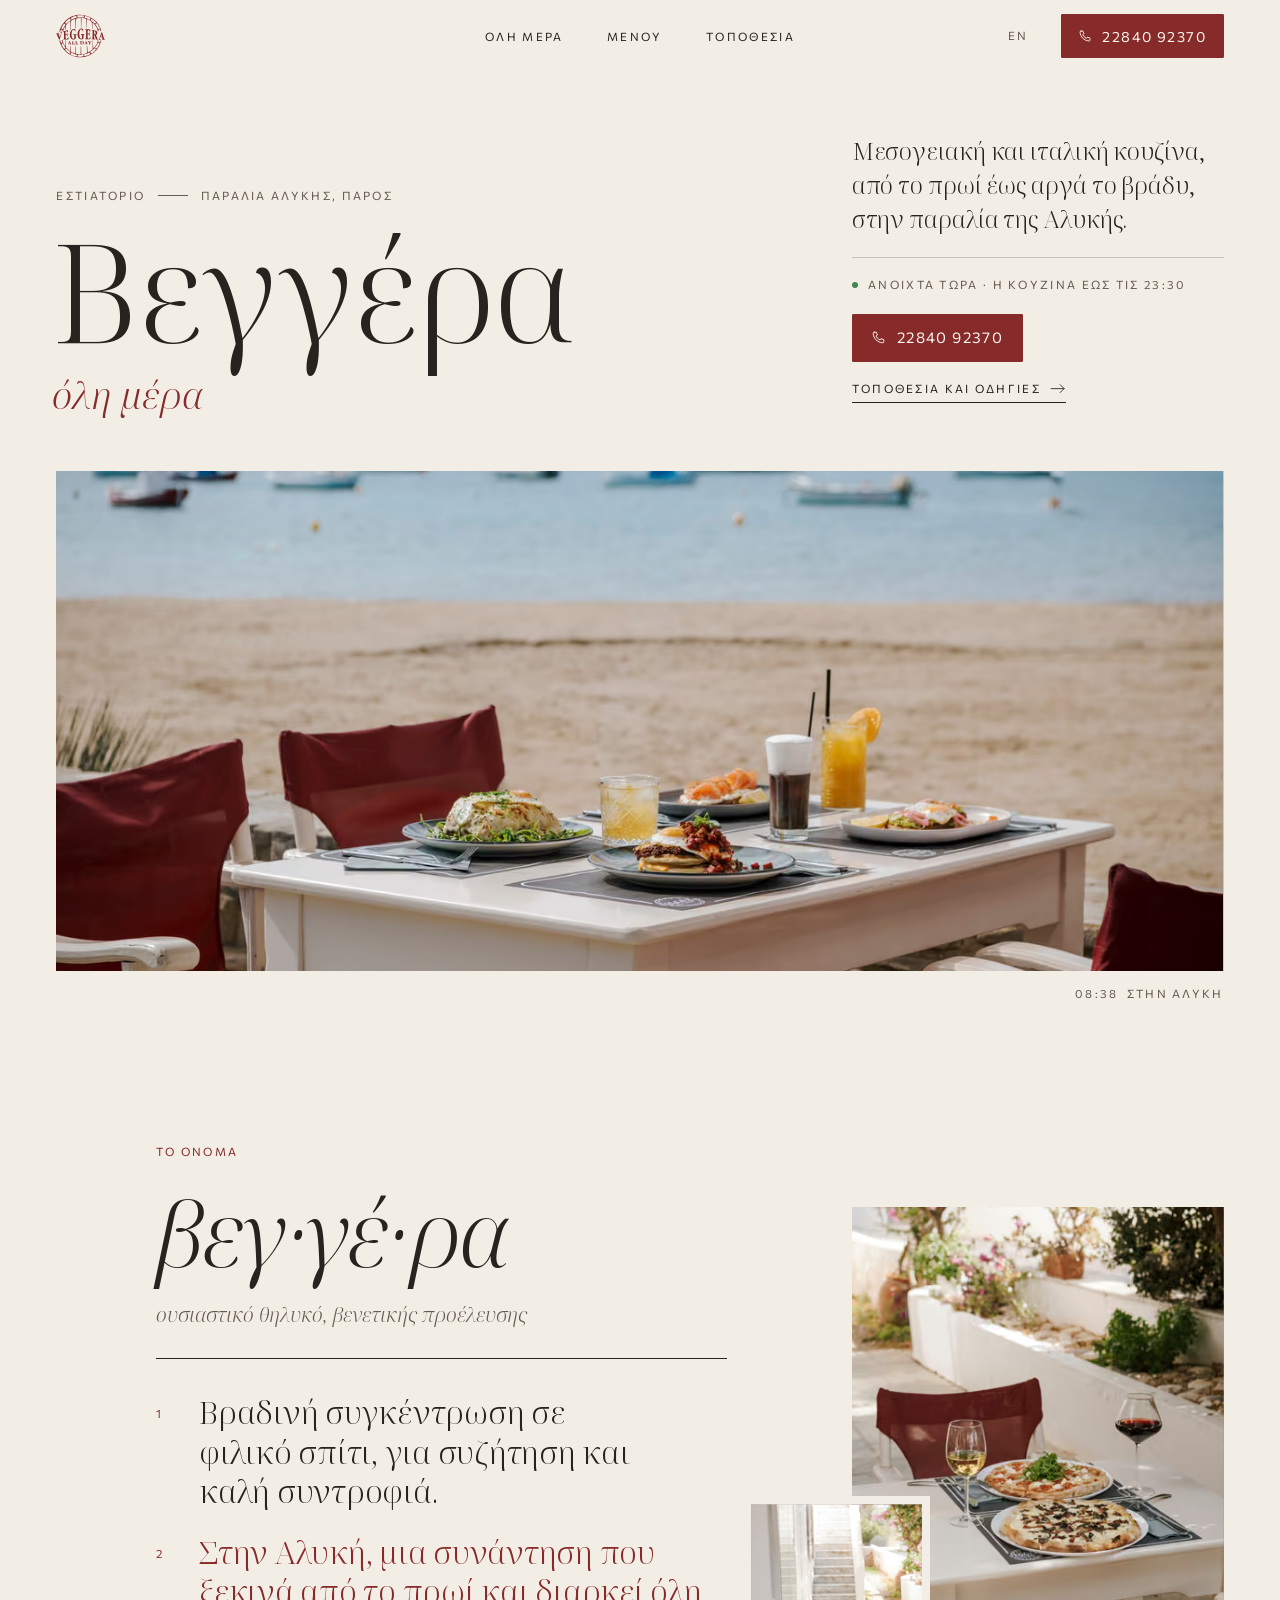
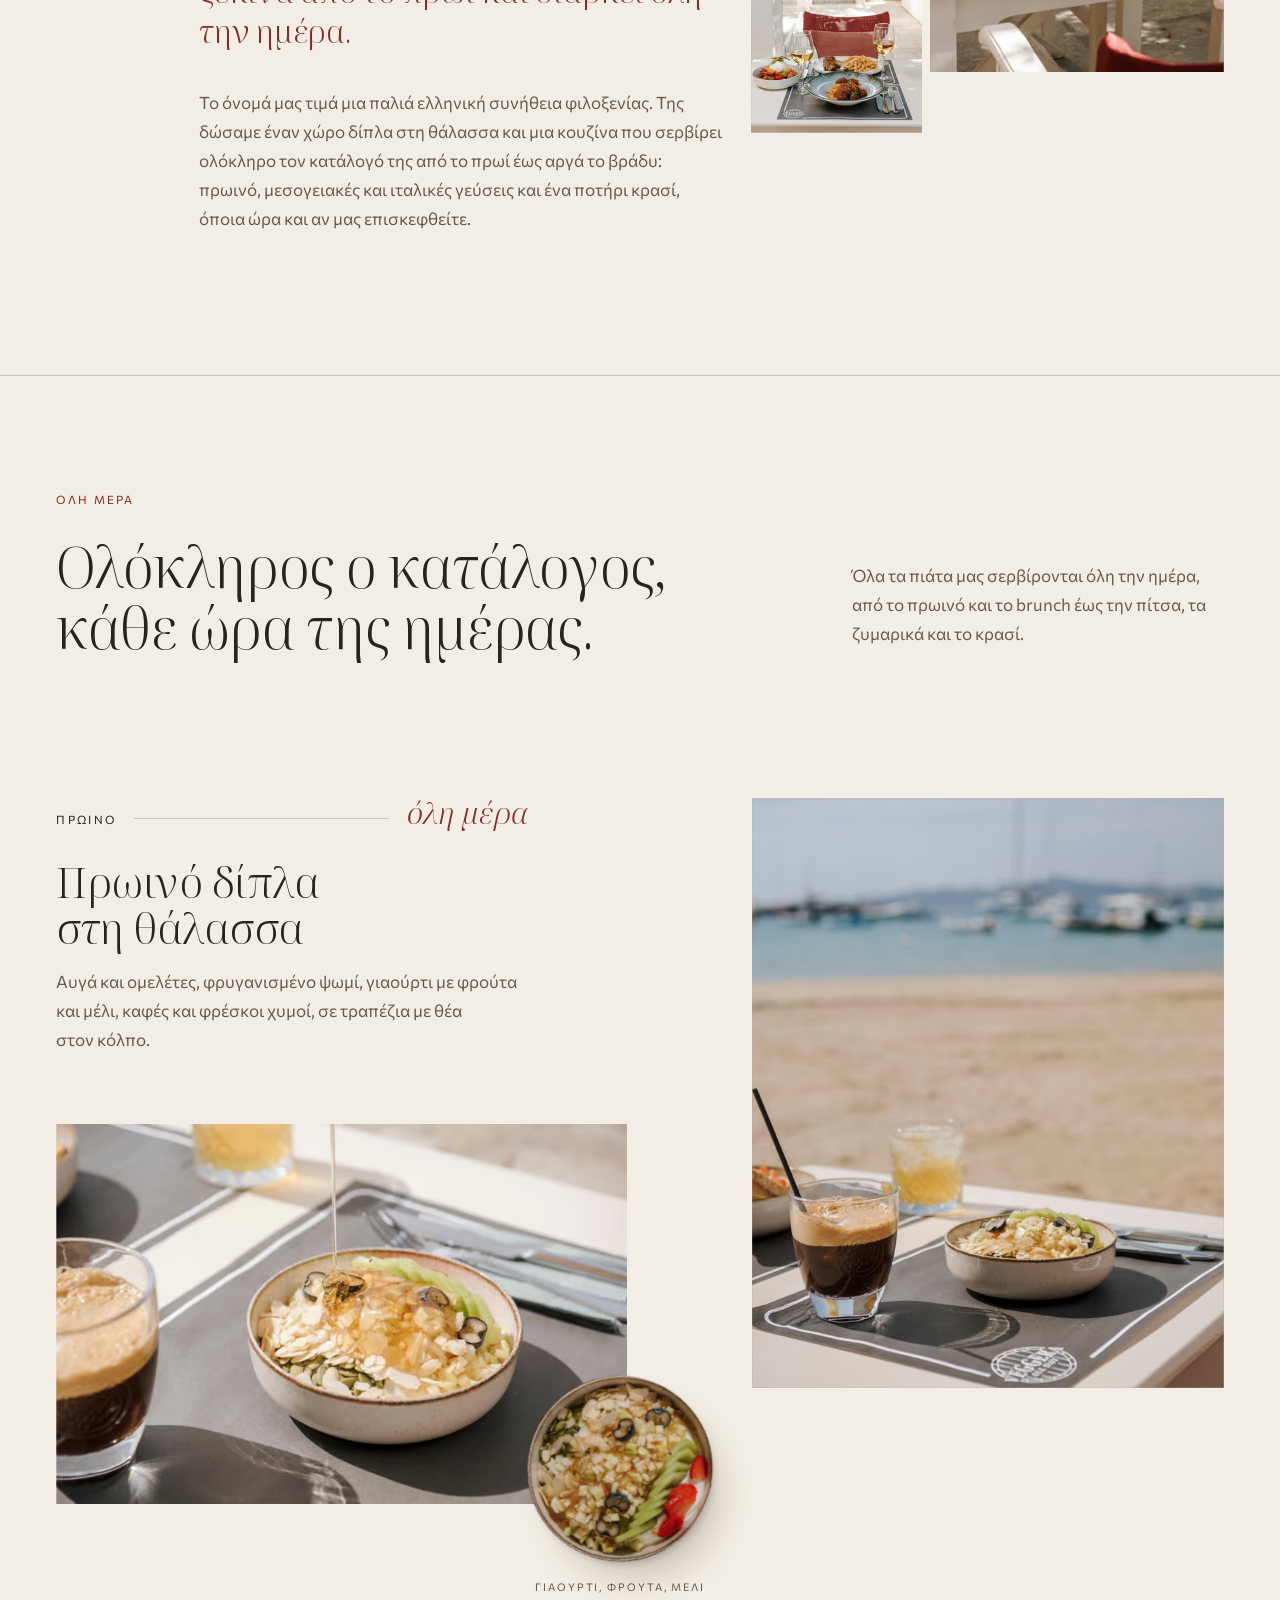
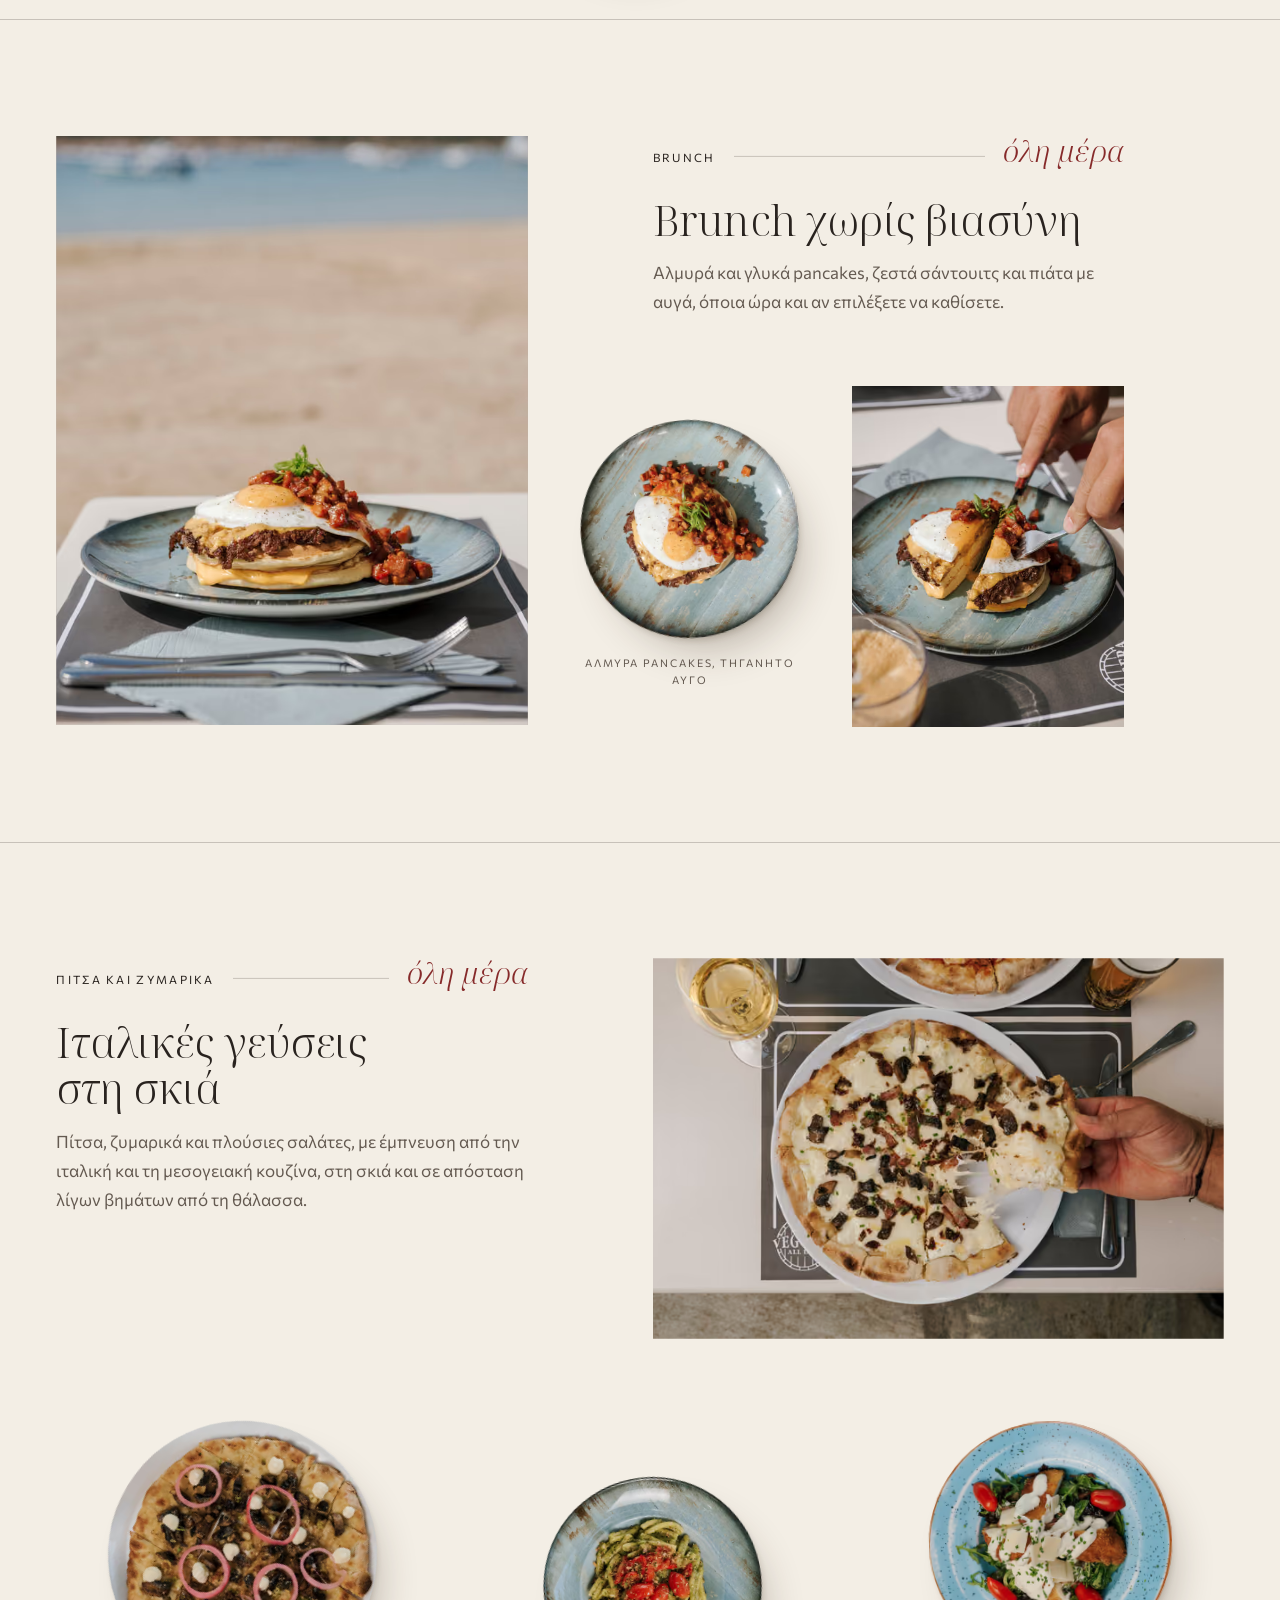
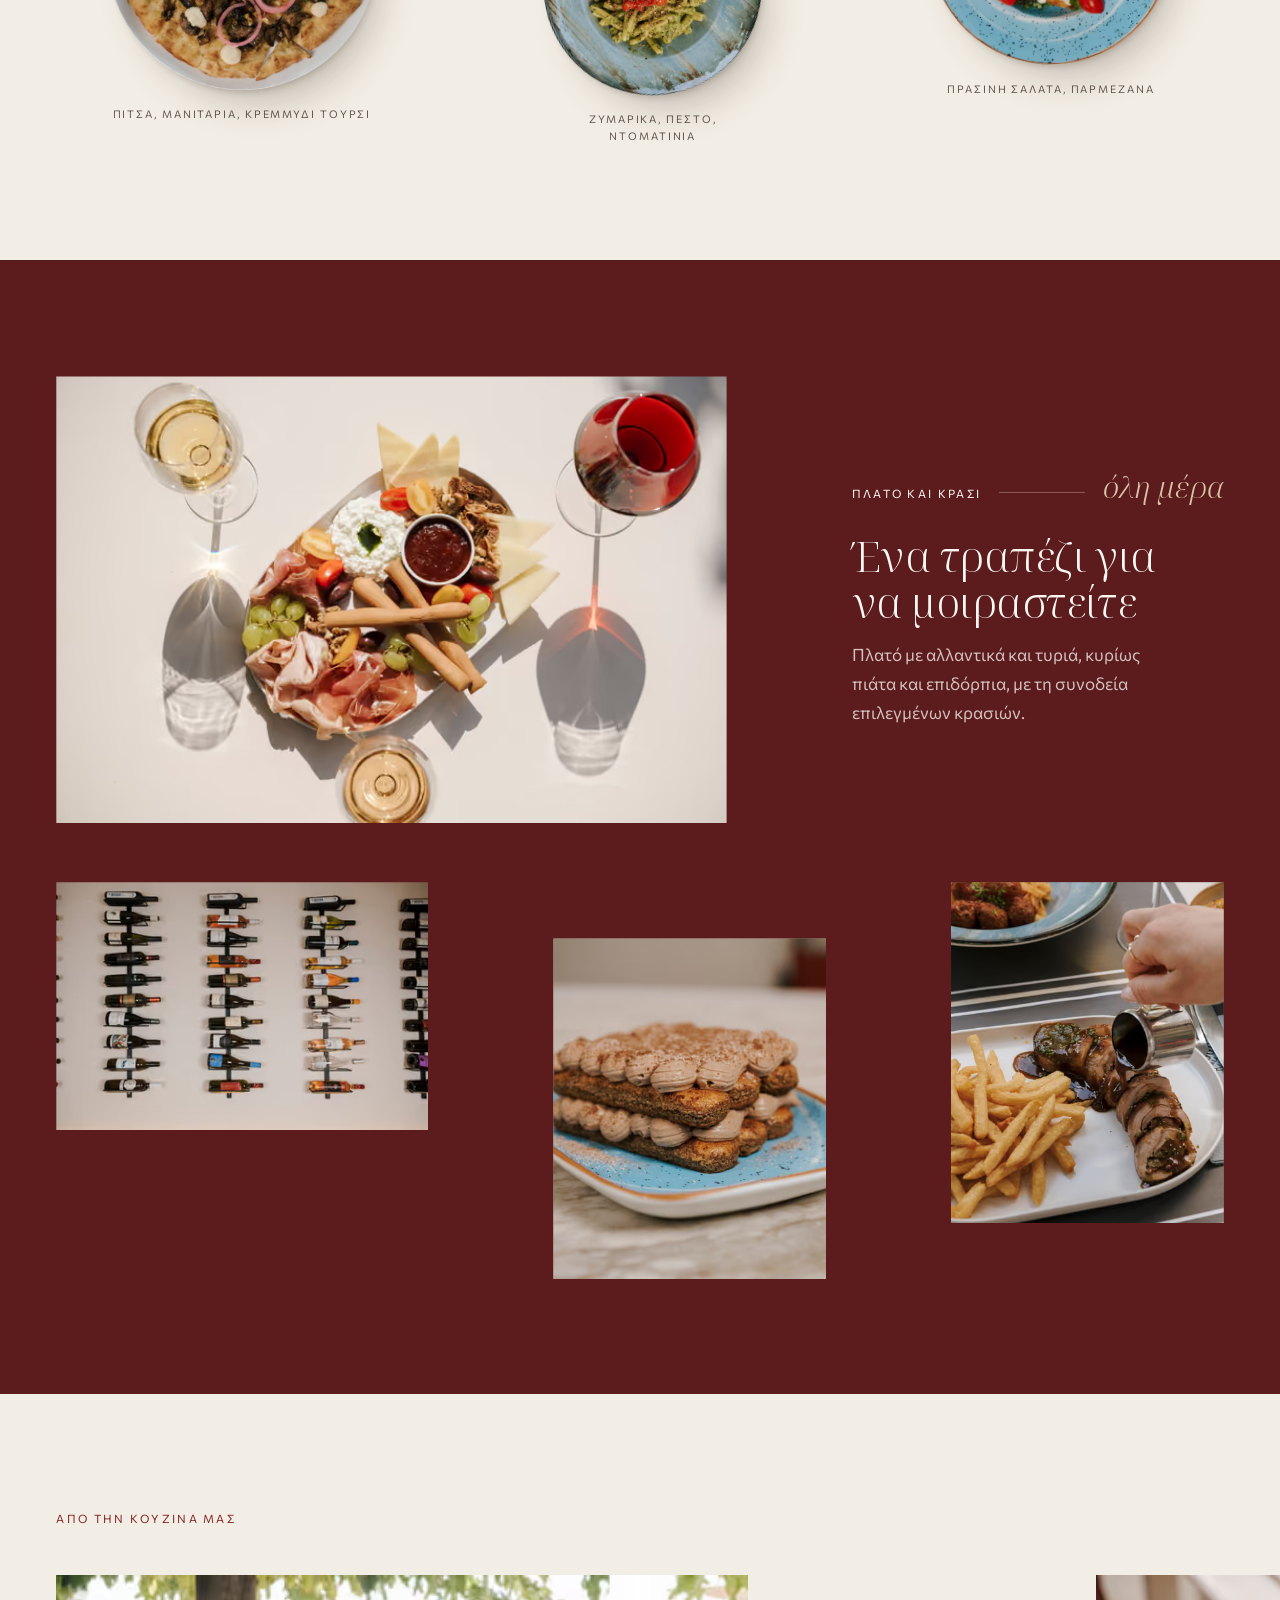
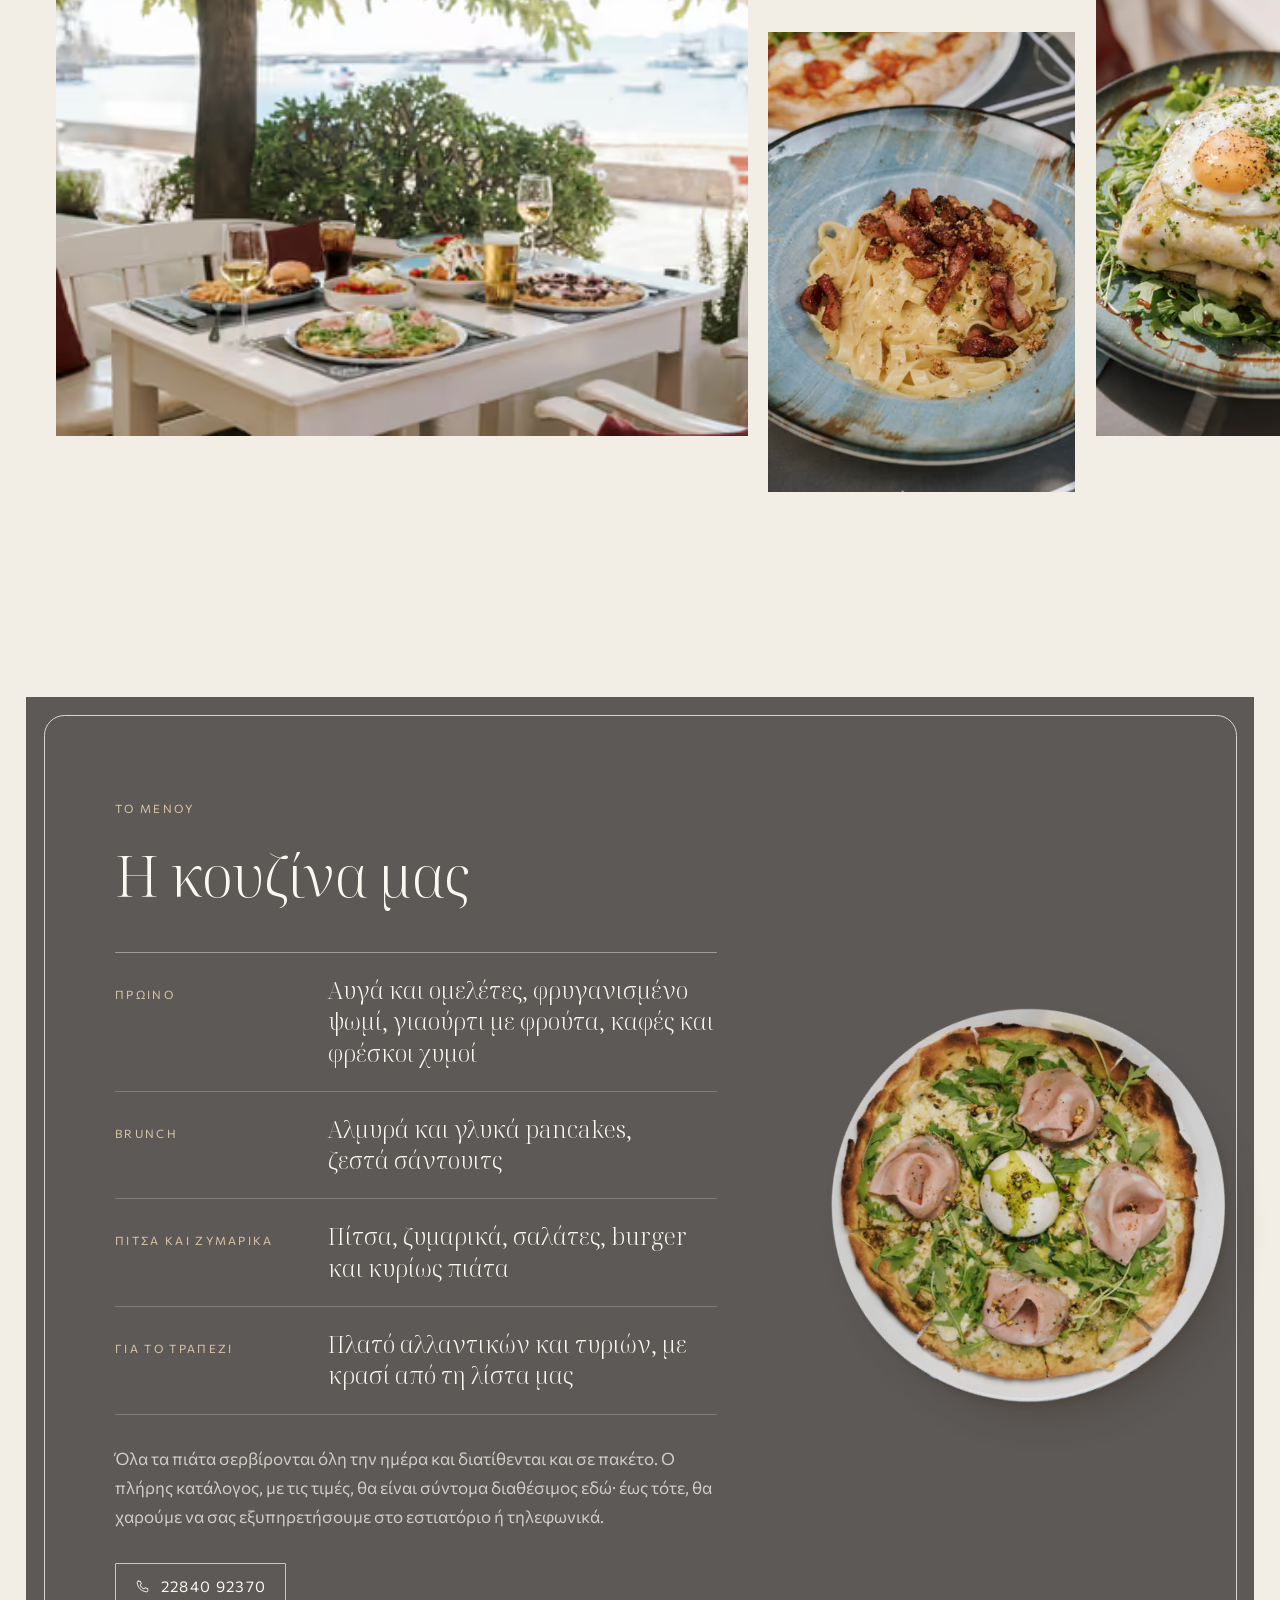
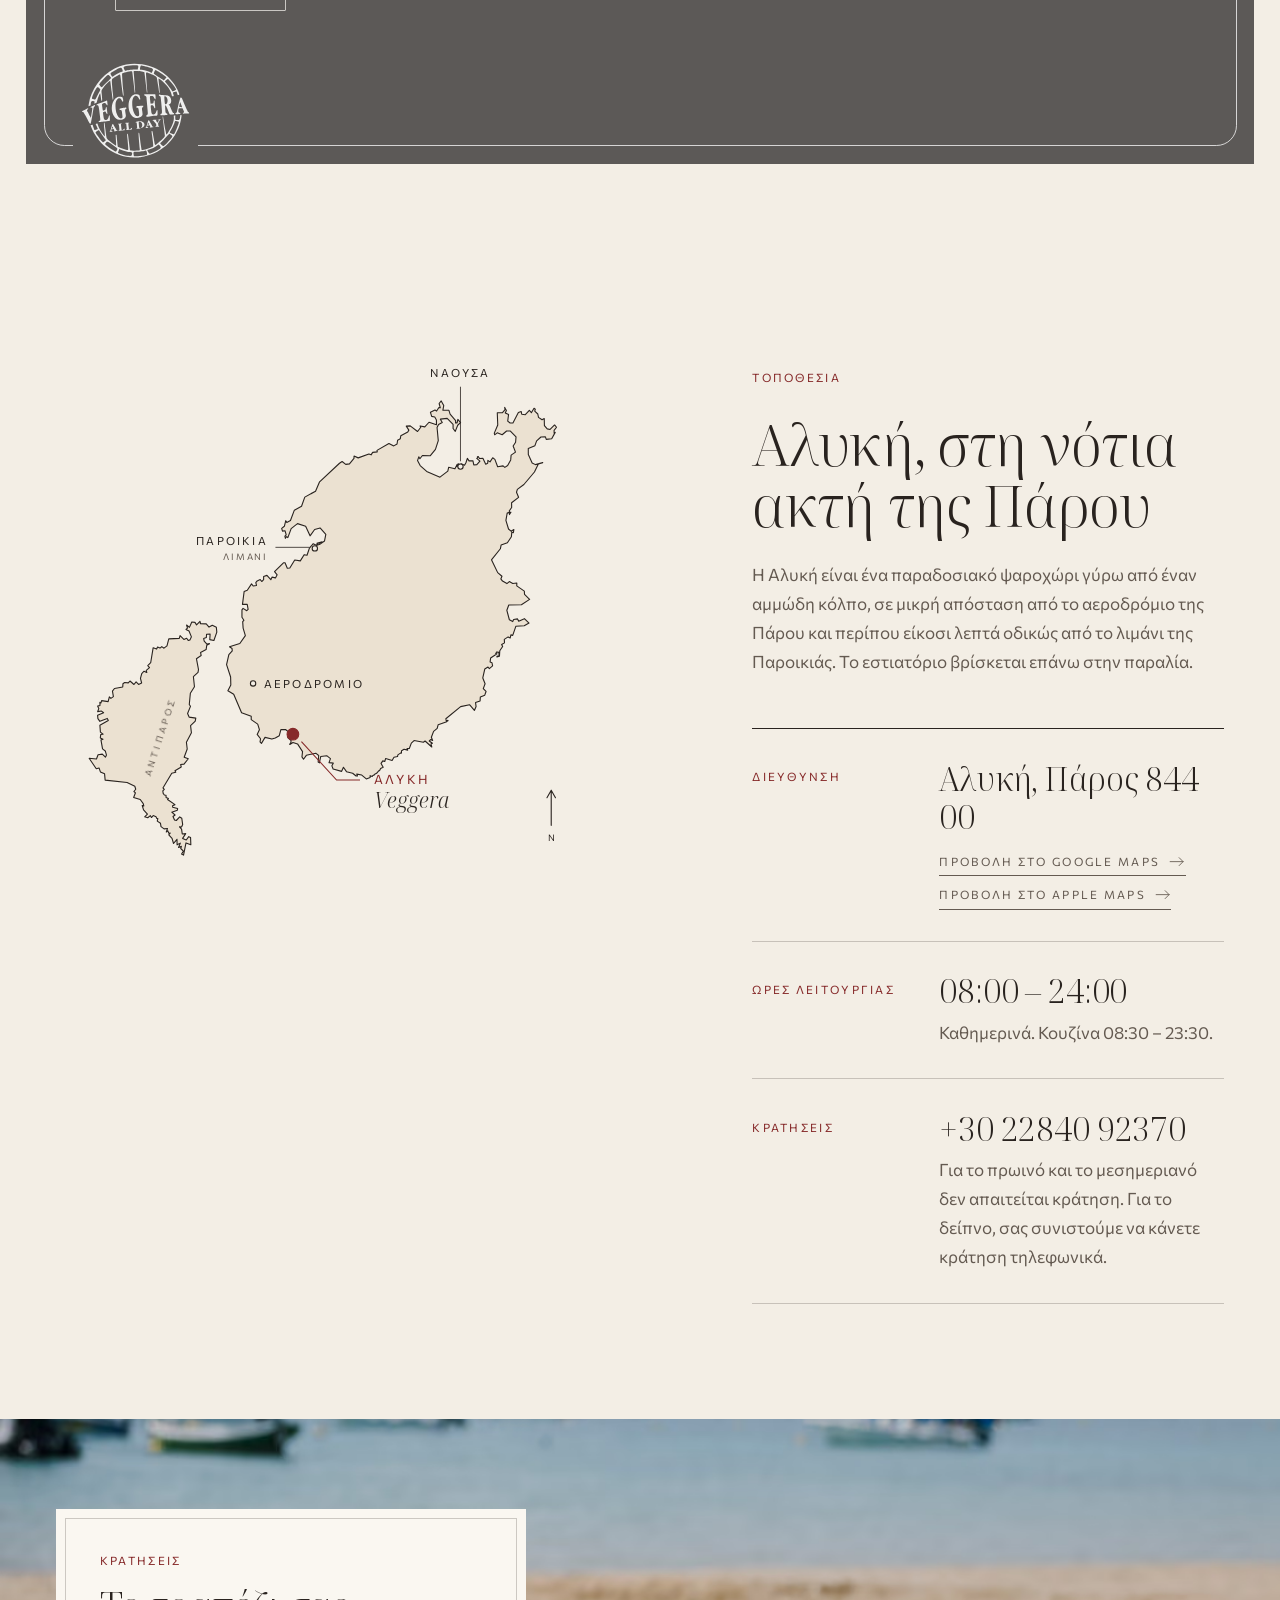
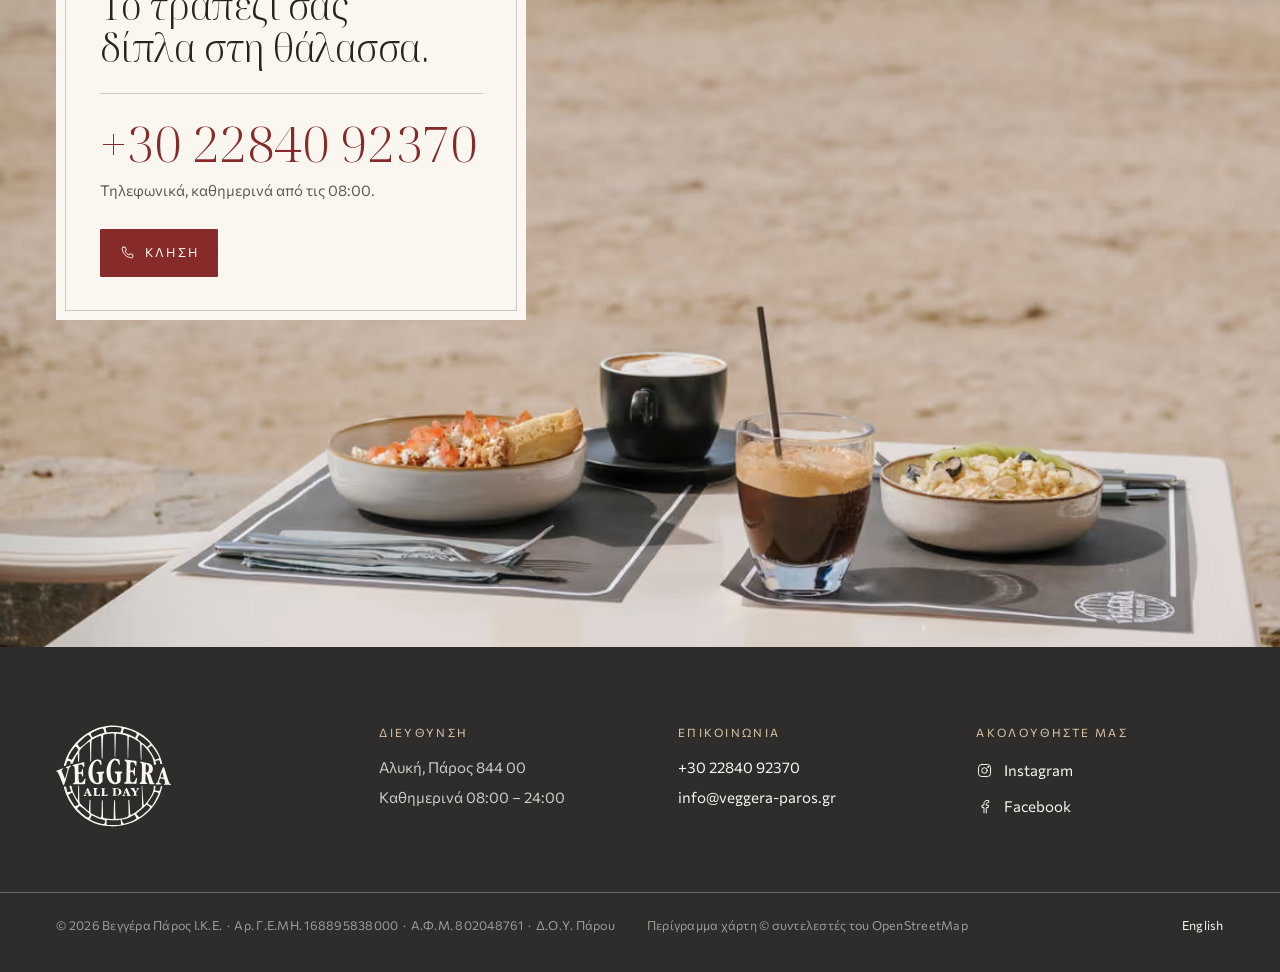
==== commit f20895e7: "small fix for paths" ====
--- a/el/index.html
+++ b/el/index.html
@@ -1,4 +1,4 @@
-<!DOCTYPE html><html lang="el" data-daypart="morning" data-base="/veggera" data-astro-cid-hkbrpulz><head><meta charset="utf-8"><meta name="viewport" content="width=device-width, initial-scale=1, viewport-fit=cover"><title>Βεγγέρα Όλη Μέρα | Εστιατόριο στην παραλία της Αλυκής, Πάρος</title><meta name="description" content="Μεσογειακή και ιταλική κουζίνα στην παραλία της Αλυκής, στην Πάρο. Πρωινό, brunch, μεσημεριανό και δείπνο, καθημερινά 08:00–24:00. Κρατήσεις: 22840 92370."><link rel="canonical" href="https://christopherbougadakis.github.io/veggera/el/"><link rel="alternate" hreflang="en" href="https://christopherbougadakis.github.io/veggera/"><link rel="alternate" hreflang="el" href="https://christopherbougadakis.github.io/veggera/el/"><link rel="alternate" hreflang="x-default" href="https://christopherbougadakis.github.io/veggera/"><meta name="robots" content="noindex, nofollow"><meta name="theme-color" content="#f3eee5"><meta name="format-detection" content="telephone=no"><link rel="icon" href="/veggera/favicon.svg" type="image/svg+xml"><meta property="og:type" content="restaurant"><meta property="og:site_name" content="Veggera All Day"><meta property="og:title" content="Βεγγέρα Όλη Μέρα | Εστιατόριο στην παραλία της Αλυκής, Πάρος"><meta property="og:description" content="Μεσογειακή και ιταλική κουζίνα στην παραλία της Αλυκής, στην Πάρο. Πρωινό, brunch, μεσημεριανό και δείπνο, καθημερινά 08:00–24:00. Κρατήσεις: 22840 92370."><meta property="og:url" content="https://christopherbougadakis.github.io/veggera/el/"><meta property="og:locale" content="el_GR"><meta property="og:image" content="https://christopherbougadakis.github.io/veggera/_astro/hero-morning.DzZGAHCB_ZdEDfj.jpg"><meta property="og:image:width" content="1200"><meta property="og:image:height" content="630"><meta name="twitter:card" content="summary_large_image"><link rel="preload" as="font" type="font/woff2" href="/veggera/_astro/noto-serif-display-greek-300-normal.BuV73V3h.woff2" crossorigin><style>@font-face{font-family:'Noto Serif Display';font-style:normal;font-weight:300 400;font-display:swap;src:url(/veggera/_astro/noto-serif-display-latin-300-normal.K5SFrpFL.woff2) format('woff2');unicode-range:U+0000-00FF,U+0131,U+0152-0153,U+02BB-02BC,U+02C6,U+02DA,U+02DC,U+0304,U+0308,U+0329,U+2000-206F,U+20AC,U+2122,U+2191,U+2193,U+2212,U+2215,U+FEFF,U+FFFD}@font-face{font-family:'Noto Serif Display';font-style:italic;font-weight:300 400;font-display:swap;src:url(/veggera/_astro/noto-serif-display-latin-300-italic.CLkZeVv2.woff2) format('woff2');unicode-range:U+0000-00FF,U+0131,U+0152-0153,U+02BB-02BC,U+02C6,U+02DA,U+02DC,U+0304,U+0308,U+0329,U+2000-206F,U+20AC,U+2122,U+2191,U+2193,U+2212,U+2215,U+FEFF,U+FFFD}@font-face{font-family:'Commissioner';font-style:normal;font-weight:400 500;font-display:swap;src:url(/veggera/_astro/commissioner-latin-400-normal.Csr6jJda.woff2) format('woff2');unicode-range:U+0000-00FF,U+0131,U+0152-0153,U+02BB-02BC,U+02C6,U+02DA,U+02DC,U+0304,U+0308,U+0329,U+2000-206F,U+20AC,U+2122,U+2191,U+2193,U+2212,U+2215,U+FEFF,U+FFFD}@font-face{font-family:'Noto Serif Display';font-style:normal;font-weight:300 400;font-display:swap;src:url(/veggera/_astro/noto-serif-display-greek-300-normal.BuV73V3h.woff2) format('woff2');unicode-range:U+0370-0377,U+037A-037F,U+0384-038A,U+038C,U+038E-03A1,U+03A3-03FF}@font-face{font-family:'Noto Serif Display';font-style:italic;font-weight:300 400;font-display:swap;src:url(/veggera/_astro/noto-serif-display-greek-300-italic.CV2b1E_I.woff2) format('woff2');unicode-range:U+0370-0377,U+037A-037F,U+0384-038A,U+038C,U+038E-03A1,U+03A3-03FF}@font-face{font-family:'Commissioner';font-style:normal;font-weight:400 500;font-display:swap;src:url(/veggera/_astro/commissioner-greek-400-normal.DS8oOZ8C.woff2) format('woff2');unicode-range:U+0370-0377,U+037A-037F,U+0384-038A,U+038C,U+038E-03A1,U+03A3-03FF}</style><!-- Runs before first paint. It:
+<!DOCTYPE html><html lang="el" data-daypart="morning" data-base="" data-astro-cid-hkbrpulz><head><meta charset="utf-8"><meta name="viewport" content="width=device-width, initial-scale=1, viewport-fit=cover"><title>Βεγγέρα Όλη Μέρα | Εστιατόριο στην παραλία της Αλυκής, Πάρος</title><meta name="description" content="Μεσογειακή και ιταλική κουζίνα στην παραλία της Αλυκής, στην Πάρο. Πρωινό, brunch, μεσημεριανό και δείπνο, καθημερινά 08:00–24:00. Κρατήσεις: 22840 92370."><link rel="canonical" href="https://www.veggera-paros.gr/el/"><link rel="alternate" hreflang="en" href="https://www.veggera-paros.gr/"><link rel="alternate" hreflang="el" href="https://www.veggera-paros.gr/el/"><link rel="alternate" hreflang="x-default" href="https://www.veggera-paros.gr/"><meta name="robots" content="noindex, nofollow"><meta name="theme-color" content="#f3eee5"><meta name="format-detection" content="telephone=no"><link rel="icon" href="/favicon.svg" type="image/svg+xml"><meta property="og:type" content="restaurant"><meta property="og:site_name" content="Veggera All Day"><meta property="og:title" content="Βεγγέρα Όλη Μέρα | Εστιατόριο στην παραλία της Αλυκής, Πάρος"><meta property="og:description" content="Μεσογειακή και ιταλική κουζίνα στην παραλία της Αλυκής, στην Πάρο. Πρωινό, brunch, μεσημεριανό και δείπνο, καθημερινά 08:00–24:00. Κρατήσεις: 22840 92370."><meta property="og:url" content="https://www.veggera-paros.gr/el/"><meta property="og:locale" content="el_GR"><meta property="og:image" content="https://www.veggera-paros.gr/_astro/hero-morning.DzZGAHCB_ZdEDfj.jpg"><meta property="og:image:width" content="1200"><meta property="og:image:height" content="630"><meta name="twitter:card" content="summary_large_image"><link rel="preload" as="font" type="font/woff2" href="/_astro/noto-serif-display-greek-300-normal.BuV73V3h.woff2" crossorigin><style>@font-face{font-family:'Noto Serif Display';font-style:normal;font-weight:300 400;font-display:swap;src:url(/_astro/noto-serif-display-latin-300-normal.K5SFrpFL.woff2) format('woff2');unicode-range:U+0000-00FF,U+0131,U+0152-0153,U+02BB-02BC,U+02C6,U+02DA,U+02DC,U+0304,U+0308,U+0329,U+2000-206F,U+20AC,U+2122,U+2191,U+2193,U+2212,U+2215,U+FEFF,U+FFFD}@font-face{font-family:'Noto Serif Display';font-style:italic;font-weight:300 400;font-display:swap;src:url(/_astro/noto-serif-display-latin-300-italic.CLkZeVv2.woff2) format('woff2');unicode-range:U+0000-00FF,U+0131,U+0152-0153,U+02BB-02BC,U+02C6,U+02DA,U+02DC,U+0304,U+0308,U+0329,U+2000-206F,U+20AC,U+2122,U+2191,U+2193,U+2212,U+2215,U+FEFF,U+FFFD}@font-face{font-family:'Commissioner';font-style:normal;font-weight:400 500;font-display:swap;src:url(/_astro/commissioner-latin-400-normal.Csr6jJda.woff2) format('woff2');unicode-range:U+0000-00FF,U+0131,U+0152-0153,U+02BB-02BC,U+02C6,U+02DA,U+02DC,U+0304,U+0308,U+0329,U+2000-206F,U+20AC,U+2122,U+2191,U+2193,U+2212,U+2215,U+FEFF,U+FFFD}@font-face{font-family:'Noto Serif Display';font-style:normal;font-weight:300 400;font-display:swap;src:url(/_astro/noto-serif-display-greek-300-normal.BuV73V3h.woff2) format('woff2');unicode-range:U+0370-0377,U+037A-037F,U+0384-038A,U+038C,U+038E-03A1,U+03A3-03FF}@font-face{font-family:'Noto Serif Display';font-style:italic;font-weight:300 400;font-display:swap;src:url(/_astro/noto-serif-display-greek-300-italic.CV2b1E_I.woff2) format('woff2');unicode-range:U+0370-0377,U+037A-037F,U+0384-038A,U+038C,U+038E-03A1,U+03A3-03FF}@font-face{font-family:'Commissioner';font-style:normal;font-weight:400 500;font-display:swap;src:url(/_astro/commissioner-greek-400-normal.DS8oOZ8C.woff2) format('woff2');unicode-range:U+0370-0377,U+037A-037F,U+0384-038A,U+038C,U+038E-03A1,U+03A3-03FF}</style><!-- Runs before first paint. It:
          - marks JavaScript as available (content is fully readable without it)
          - reads the time in Alyki, so the right photograph shows without a flash
          - notices a slow or metered connection and switches the page to its light mode
@@ -46,7 +46,7 @@
         var now = window.alykiMinutes();
         if (now !== null) d.dataset.daypart = now >= 1110 || now < 300 ? 'evening' : now >= 750 ? 'midday' : 'morning';
       })();
-    </script><script type="application/ld+json">{"@context":"https://schema.org","@type":"Restaurant","name":"Veggera All Day","alternateName":"Βεγγέρα Όλη Μέρα","url":"https://www.veggera-paros.gr","image":"https://christopherbougadakis.github.io/veggera/_astro/hero-morning.DzZGAHCB_ZdEDfj.jpg","telephone":"+302284092370","email":"info@veggera-paros.gr","servesCuisine":["Mediterranean","Italian","Breakfast","Brunch"],"address":{"@type":"PostalAddress","addressLocality":"Alyki","addressRegion":"Paros","postalCode":"844 00","addressCountry":"GR"},"geo":{"@type":"GeoCoordinates","latitude":36.9963794,"longitude":25.1368999},"openingHoursSpecification":{"@type":"OpeningHoursSpecification","dayOfWeek":["Monday","Tuesday","Wednesday","Thursday","Friday","Saturday","Sunday"],"opens":"08:00","closes":"23:59"},"sameAs":["https://www.instagram.com/veggera_all_day","https://www.facebook.com/share/1BcuHt7fPh/"]}</script><link rel="stylesheet" href="/veggera/_astro/Home.6Usavtz5.css"></head><body data-cfg-status="{&quot;timeIn&quot;:&quot;στην Αλυκή&quot;,&quot;open&quot;:&quot;Ανοιχτά τώρα&quot;,&quot;closed&quot;:&quot;Κλειστά αυτή την ώρα&quot;,&quot;kitchenUntil&quot;:&quot;η κουζίνα έως τις {t}&quot;,&quot;kitchenFrom&quot;:&quot;η κουζίνα από τις {t}&quot;,&quot;kitchenClosed&quot;:&quot;η κουζίνα έχει κλείσει&quot;,&quot;opensAt&quot;:&quot;ανοίγουμε στις {t}&quot;,&quot;offSeason&quot;:&quot;Κλειστά για τη χειμερινή περίοδο&quot;,&quot;daily&quot;:&quot;Καθημερινά {a}–{b}&quot;}" data-cfg-hours="{&quot;open&quot;:&quot;08:00&quot;,&quot;close&quot;:&quot;24:00&quot;,&quot;kitchenFrom&quot;:&quot;08:30&quot;,&quot;kitchenTo&quot;:&quot;23:30&quot;}" data-cfg-season="null" data-astro-cid-hkbrpulz><a class="skip" href="#main" data-astro-cid-hkbrpulz>Μετάβαση στο περιεχόμενο</a><header class="hd" data-header data-astro-cid-nen7h5rs><div class="hd__in wrap" data-astro-cid-nen7h5rs><a class="hd__logo" href="/veggera/el/" aria-label="Veggera All Day" data-astro-cid-nen7h5rs><span class="hd__stamp" style="--stamp:url(/veggera/_astro/stamp.DWAI_EM5.svg)" aria-hidden="true" data-astro-cid-nen7h5rs></span></a><nav class="hd__nav" aria-label="Κύρια πλοήγηση" data-astro-cid-nen7h5rs><a href="#all-day" data-astro-cid-nen7h5rs>Όλη μέρα</a><a href="#menu" data-astro-cid-nen7h5rs>Μενού</a><a href="#find" data-astro-cid-nen7h5rs>Τοποθεσία</a></nav><div class="hd__side" data-astro-cid-nen7h5rs><a class="hd__lang" href="/veggera/" hreflang="en" lang="en" aria-label="English" data-astro-cid-nen7h5rs><span aria-hidden="true" data-astro-cid-nen7h5rs>EN</span></a><a class="hd__call" href="tel:+302284092370" aria-label="Κρατήσεις: +30 22840 92370" data-astro-cid-nen7h5rs><svg viewBox="0 0 24 24" fill="none" stroke="currentColor" stroke-width="1.5" stroke-linecap="round" stroke-linejoin="round" aria-hidden="true"><path d="M5.2 3.5h3.3l1.7 4.6-2.2 1.5a12.6 12.6 0 0 0 6.4 6.4l1.5-2.2 4.6 1.7v3.3a1.7 1.7 0 0 1-1.8 1.7C10.3 20 4 13.700 3.500 5.300A1.7 1.7 0 0 1 5.200 3.500Z"></path></svg><span data-astro-cid-nen7h5rs>22840 92370</span></a></div></div></header><main id="main" data-astro-cid-hkbrpulz><section class="hero" id="top" data-hero data-astro-cid-ge2uvauf><div class="hero__head wrap" data-astro-cid-ge2uvauf><div class="hero__id" data-astro-cid-ge2uvauf><p class="label hero__kicker" data-astro-cid-ge2uvauf><span data-astro-cid-ge2uvauf>Εστιατόριο</span><span class="sep" aria-hidden="true" data-astro-cid-ge2uvauf></span><span data-astro-cid-ge2uvauf>Παραλία Αλυκής, Πάρος</span></p><h1 class="hero__mark" data-astro-cid-ge2uvauf><span class="hero__name" data-astro-cid-ge2uvauf>Βεγγέρα</span><em class="hero__allday" data-astro-cid-ge2uvauf>όλη μέρα</em></h1></div><div class="hero__info" data-astro-cid-ge2uvauf><p class="hero__sub" data-astro-cid-ge2uvauf>Μεσογειακή και ιταλική κουζίνα, από το πρωί έως αργά το βράδυ, στην παραλία της Αλυκής.</p><p class="label hero__status" data-astro-cid-ge2uvauf><span class="hero__dot" data-status-dot aria-hidden="true" data-astro-cid-ge2uvauf></span><span data-status data-astro-cid-ge2uvauf>Καθημερινά 08:00–24:00</span></p><div class="hero__go" data-astro-cid-ge2uvauf><a class="btn" href="tel:+302284092370" aria-label="Κρατήσεις: +30 22840 92370" data-astro-cid-ge2uvauf><svg viewBox="0 0 24 24" fill="none" stroke="currentColor" stroke-width="1.5" stroke-linecap="round" stroke-linejoin="round" aria-hidden="true"><path d="M5.2 3.5h3.3l1.7 4.6-2.2 1.5a12.6 12.6 0 0 0 6.4 6.4l1.5-2.2 4.6 1.7v3.3a1.7 1.7 0 0 1-1.8 1.7C10.3 20 4 13.700 3.500 5.300A1.7 1.7 0 0 1 5.200 3.500Z"></path></svg><span class="num" data-astro-cid-ge2uvauf>22840 92370</span></a><a class="link" href="#find" data-astro-cid-ge2uvauf>Τοποθεσία και οδηγίες <svg viewBox="0 0 24 24" fill="none" stroke="currentColor" stroke-width="1.2" stroke-linecap="round" stroke-linejoin="round" aria-hidden="true"><path d="M3 12h18M15.5 6.5 21 12l-5.5 5.500"></path></svg></a></div></div></div><div class="hero__stage wrap" data-astro-cid-ge2uvauf><div class="hero__frame" data-astro-cid-ge2uvauf><div class="hero__shot" data-part="morning" style="--pos:50% 60%;--pos-tall:50% 100%;--tone:#948f8b;--tone-tall:#a49381" data-astro-cid-ge2uvauf><picture class="shot shot--wide" data-astro-cid-ge2uvauf="true"><source srcset="/veggera/_astro/hero-morning.DzZGAHCB_FyOqx.avif 900w, /veggera/_astro/hero-morning.DzZGAHCB_Z2jUTg8.avif 1300w, /veggera/_astro/hero-morning.DzZGAHCB_Z26yaUg.avif 1700w, /veggera/_astro/hero-morning.DzZGAHCB_Vju7g.avif 2200w" type="image/avif" sizes="(min-width: 1520px) 1380px, 92vw"><source srcset="/veggera/_astro/hero-morning.DzZGAHCB_25gqk1.webp 900w, /veggera/_astro/hero-morning.DzZGAHCB_x7FR8.webp 1300w, /veggera/_astro/hero-morning.DzZGAHCB_oRIlY.webp 1700w, /veggera/_astro/hero-morning.DzZGAHCB_Z1CqJpq.webp 2200w" type="image/webp" sizes="(min-width: 1520px) 1380px, 92vw"><img src="/veggera/_astro/hero-morning.DzZGAHCB_1hFYca.jpg" srcset="/veggera/_astro/hero-morning.DzZGAHCB_ZUOcH6.jpg 900w, /veggera/_astro/hero-morning.DzZGAHCB_Z1t9xsB.jpg 1300w, /veggera/_astro/hero-morning.DzZGAHCB_Z1dtOlF.jpg 1700w, /veggera/_astro/hero-morning.DzZGAHCB_1OnPFQ.jpg 2200w" alt="Τραπέζι με πρωινό, καφέ και χυμό στην άκρη της άμμου, με τις βάρκες αγκυροβολημένες στον κόλπο της Αλυκής" sizes="(min-width: 1520px) 1380px, 92vw" loading="lazy" decoding="async" data-astro-cid-ge2uvauf="true" width="2600" height="1734"></picture><picture class="shot shot--tall" data-astro-cid-ge2uvauf="true"><source srcset="/veggera/_astro/hero-morning-tall.BUpJansp_6YUzP.avif 480w, /veggera/_astro/hero-morning-tall.BUpJansp_1ijStb.avif 640w, /veggera/_astro/hero-morning-tall.BUpJansp_nuteP.avif 820w, /veggera/_astro/hero-morning-tall.BUpJansp_2t4u93.avif 1080w" type="image/avif" sizes="(max-width: 700px) 56vw, 92vw"><source srcset="/veggera/_astro/hero-morning-tall.BUpJansp_1fAoeM.webp 480w, /veggera/_astro/hero-morning-tall.BUpJansp_2qUm88.webp 640w, /veggera/_astro/hero-morning-tall.BUpJansp_9D1NL.webp 820w, /veggera/_astro/hero-morning-tall.BUpJansp_vBGHW.webp 1080w" type="image/webp" sizes="(max-width: 700px) 56vw, 92vw"><img src="/veggera/_astro/hero-morning-tall.BUpJansp_A695x.jpg" srcset="/veggera/_astro/hero-morning-tall.BUpJansp_ZgGWl4.jpg 480w, /veggera/_astro/hero-morning-tall.BUpJansp_TC0xh.jpg 640w, /veggera/_astro/hero-morning-tall.BUpJansp_Z1tSD2f.jpg 820w, /veggera/_astro/hero-morning-tall.BUpJansp_h0nsM.jpg 1080w" alt="Τραπέζι με πρωινό, καφέ και χυμό στην άκρη της άμμου, με τις βάρκες αγκυροβολημένες στον κόλπο της Αλυκής" sizes="(max-width: 700px) 56vw, 92vw" loading="lazy" decoding="async" data-astro-cid-ge2uvauf="true" width="1734" height="2600"></picture></div><div class="hero__shot" data-part="midday" style="--pos:50% 68%;--pos-tall:50% 80%;--tone:#b4ada2;--tone-tall:#7f7567" data-astro-cid-ge2uvauf><picture class="shot shot--wide" data-astro-cid-ge2uvauf="true"><source srcset="/veggera/_astro/hero-midday.BoVzBLEv_Z1Ub8Ry.avif 900w, /veggera/_astro/hero-midday.BoVzBLEv_Z12VPnN.avif 1300w, /veggera/_astro/hero-midday.BoVzBLEv_euqit.avif 1700w, /veggera/_astro/hero-midday.BoVzBLEv_ZBKGI3.avif 2200w" type="image/avif" sizes="(min-width: 1520px) 1380px, 92vw"><source srcset="/veggera/_astro/hero-midday.BoVzBLEv_Z1xoIuR.webp 900w, /veggera/_astro/hero-midday.BoVzBLEv_lJKuF.webp 1300w, /veggera/_astro/hero-midday.BoVzBLEv_Z1XD7nc.webp 1700w, /veggera/_astro/hero-midday.BoVzBLEv_2fhSpd.webp 2200w" type="image/webp" sizes="(min-width: 1520px) 1380px, 92vw"><img src="/veggera/_astro/hero-midday.BoVzBLEv_aU84G.jpg" srcset="/veggera/_astro/hero-midday.BoVzBLEv_18KFHF.jpg 900w, /veggera/_astro/hero-midday.BoVzBLEv_2pQghu.jpg 1300w, /veggera/_astro/hero-midday.BoVzBLEv_15gM60.jpg 1700w, /veggera/_astro/hero-midday.BoVzBLEv_e0E4t.jpg 2200w" alt="Τραπέζι με πίτσα, σαλάτες και παγωμένη μπίρα στη σκιά ενός δέντρου, με φόντο τον κόλπο" sizes="(min-width: 1520px) 1380px, 92vw" loading="lazy" decoding="async" data-astro-cid-ge2uvauf="true" width="2600" height="1734"></picture><picture class="shot shot--tall" data-astro-cid-ge2uvauf="true"><source srcset="/veggera/_astro/hero-midday-tall.CwlpUSZR_ZyIH4S.avif 480w, /veggera/_astro/hero-midday-tall.CwlpUSZR_HCBlm.avif 640w, /veggera/_astro/hero-midday-tall.CwlpUSZR_lMWHQ.avif 820w, /veggera/_astro/hero-midday-tall.CwlpUSZR_ZQRE9e.avif 1080w" type="image/avif" sizes="(max-width: 700px) 56vw, 92vw"><source srcset="/veggera/_astro/hero-midday-tall.CwlpUSZR_1gzxLz.webp 480w, /veggera/_astro/hero-midday-tall.CwlpUSZR_Z2wfgB7.webp 640w, /veggera/_astro/hero-midday-tall.CwlpUSZR_1uoqmN.webp 820w, /veggera/_astro/hero-midday-tall.CwlpUSZR_Z15J6zi.webp 1080w" type="image/webp" sizes="(max-width: 700px) 56vw, 92vw"><img src="/veggera/_astro/hero-midday-tall.CwlpUSZR_7DLuJ.jpg" srcset="/veggera/_astro/hero-midday-tall.CwlpUSZR_22AU9d.jpg 480w, /veggera/_astro/hero-midday-tall.CwlpUSZR_Z1KdTet.jpg 640w, /veggera/_astro/hero-midday-tall.CwlpUSZR_Z1SUd3.jpg 820w, /veggera/_astro/hero-midday-tall.CwlpUSZR_2kUmnC.jpg 1080w" alt="Τραπέζι με πίτσα, σαλάτες και παγωμένη μπίρα στη σκιά ενός δέντρου, με φόντο τον κόλπο" sizes="(max-width: 700px) 56vw, 92vw" loading="lazy" decoding="async" data-astro-cid-ge2uvauf="true" width="1734" height="2600"></picture></div><div class="hero__shot" data-part="evening" style="--pos:50% 55%;--pos-tall:50% 70%;--tone:#b9a293;--tone-tall:#b8a291" data-astro-cid-ge2uvauf><picture class="shot shot--wide" data-astro-cid-ge2uvauf="true"><source srcset="/veggera/_astro/hero-evening.1lVPdjf2_19qviF.avif 900w, /veggera/_astro/hero-evening.1lVPdjf2_2ar564.avif 1300w, /veggera/_astro/hero-evening.1lVPdjf2_2nNNqV.avif 1700w, /veggera/_astro/hero-evening.1lVPdjf2_lukEw.avif 2200w" type="image/avif" sizes="(min-width: 1520px) 1380px, 92vw"><source srcset="/veggera/_astro/hero-evening.1lVPdjf2_Z2w41BM.webp 900w, /veggera/_astro/hero-evening.1lVPdjf2_Z2GszB.webp 1300w, /veggera/_astro/hero-evening.1lVPdjf2_ZaVq5K.webp 1700w, /veggera/_astro/hero-evening.1lVPdjf2_Z2dfSRa.webp 2200w" type="image/webp" sizes="(min-width: 1520px) 1380px, 92vw"><img src="/veggera/_astro/hero-evening.1lVPdjf2_GQOJq.jpg" srcset="/veggera/_astro/hero-evening.1lVPdjf2_ZrWvOX.jpg 900w, /veggera/_astro/hero-evening.1lVPdjf2_Z23XGUl.jpg 1300w, /veggera/_astro/hero-evening.1lVPdjf2_Z1NiXNp.jpg 1700w, /veggera/_astro/hero-evening.1lVPdjf2_1eyGe7.jpg 2200w" alt="Πλατό με αλλαντικά και τυριά ανάμεσα σε ποτήρια με λευκό, ροζέ και κόκκινο κρασί, στο χαμηλό φως του ήλιου" sizes="(min-width: 1520px) 1380px, 92vw" loading="lazy" decoding="async" data-astro-cid-ge2uvauf="true" width="2600" height="1734"></picture><picture class="shot shot--tall" data-astro-cid-ge2uvauf="true"><source srcset="/veggera/_astro/hero-evening-tall.ByypUgEL_15zx99.avif 480w, /veggera/_astro/hero-evening-tall.ByypUgEL_2gTv2u.avif 640w, /veggera/_astro/hero-evening-tall.ByypUgEL_1m55N9.avif 820w, /veggera/_astro/hero-evening-tall.ByypUgEL_2eXHF6.avif 1080w" type="image/avif" sizes="(max-width: 700px) 56vw, 92vw"><source srcset="/veggera/_astro/hero-evening-tall.ByypUgEL_2eb0N6.webp 480w, /veggera/_astro/hero-evening-tall.ByypUgEL_Z1EGa7u.webp 640w, /veggera/_astro/hero-evening-tall.ByypUgEL_18dDn5.webp 820w, /veggera/_astro/hero-evening-tall.ByypUgEL_hvUf0.webp 1080w" type="image/webp" sizes="(max-width: 700px) 56vw, 92vw"><img src="/veggera/_astro/hero-evening-tall.ByypUgEL_m0mBA.jpg" srcset="/veggera/_astro/hero-evening-tall.ByypUgEL_GREdf.jpg 480w, /veggera/_astro/hero-evening-tall.ByypUgEL_1ScC6A.jpg 640w, /veggera/_astro/hero-evening-tall.ByypUgEL_Zvj1sV.jpg 820w, /veggera/_astro/hero-evening-tall.ByypUgEL_2TAYP.jpg 1080w" alt="Πλατό με αλλαντικά και τυριά ανάμεσα σε ποτήρια με λευκό, ροζέ και κόκκινο κρασί, στο χαμηλό φως του ήλιου" sizes="(max-width: 700px) 56vw, 92vw" loading="lazy" decoding="async" data-astro-cid-ge2uvauf="true" width="1734" height="2600"></picture></div></div><p class="label hero__clock" data-clock-wrap hidden data-astro-cid-ge2uvauf><span data-clock data-astro-cid-ge2uvauf>00:00</span><span data-astro-cid-ge2uvauf>στην Αλυκή</span></p><!-- Start fetching the one frame that will show (right part of the day, right crop) straight away. --><script>
+    </script><script type="application/ld+json">{"@context":"https://schema.org","@type":"Restaurant","name":"Veggera All Day","alternateName":"Βεγγέρα Όλη Μέρα","url":"https://www.veggera-paros.gr","image":"https://www.veggera-paros.gr/_astro/hero-morning.DzZGAHCB_ZdEDfj.jpg","telephone":"+302284092370","email":"info@veggera-paros.gr","servesCuisine":["Mediterranean","Italian","Breakfast","Brunch"],"address":{"@type":"PostalAddress","addressLocality":"Alyki","addressRegion":"Paros","postalCode":"844 00","addressCountry":"GR"},"geo":{"@type":"GeoCoordinates","latitude":36.9963794,"longitude":25.1368999},"openingHoursSpecification":{"@type":"OpeningHoursSpecification","dayOfWeek":["Monday","Tuesday","Wednesday","Thursday","Friday","Saturday","Sunday"],"opens":"08:00","closes":"23:59"},"sameAs":["https://www.instagram.com/veggera_all_day","https://www.facebook.com/share/1BcuHt7fPh/"]}</script><link rel="stylesheet" href="/_astro/Home.6Usavtz5.css"></head><body data-cfg-status="{&quot;timeIn&quot;:&quot;στην Αλυκή&quot;,&quot;open&quot;:&quot;Ανοιχτά τώρα&quot;,&quot;closed&quot;:&quot;Κλειστά αυτή την ώρα&quot;,&quot;kitchenUntil&quot;:&quot;η κουζίνα έως τις {t}&quot;,&quot;kitchenFrom&quot;:&quot;η κουζίνα από τις {t}&quot;,&quot;kitchenClosed&quot;:&quot;η κουζίνα έχει κλείσει&quot;,&quot;opensAt&quot;:&quot;ανοίγουμε στις {t}&quot;,&quot;offSeason&quot;:&quot;Κλειστά για τη χειμερινή περίοδο&quot;,&quot;daily&quot;:&quot;Καθημερινά {a}–{b}&quot;}" data-cfg-hours="{&quot;open&quot;:&quot;08:00&quot;,&quot;close&quot;:&quot;24:00&quot;,&quot;kitchenFrom&quot;:&quot;08:30&quot;,&quot;kitchenTo&quot;:&quot;23:30&quot;}" data-cfg-season="null" data-astro-cid-hkbrpulz><a class="skip" href="#main" data-astro-cid-hkbrpulz>Μετάβαση στο περιεχόμενο</a><header class="hd" data-header data-astro-cid-nen7h5rs><div class="hd__in wrap" data-astro-cid-nen7h5rs><a class="hd__logo" href="/el/" aria-label="Veggera All Day" data-astro-cid-nen7h5rs><span class="hd__stamp" style="--stamp:url(/_astro/stamp.DWAI_EM5.svg)" aria-hidden="true" data-astro-cid-nen7h5rs></span></a><nav class="hd__nav" aria-label="Κύρια πλοήγηση" data-astro-cid-nen7h5rs><a href="#all-day" data-astro-cid-nen7h5rs>Όλη μέρα</a><a href="#menu" data-astro-cid-nen7h5rs>Μενού</a><a href="#find" data-astro-cid-nen7h5rs>Τοποθεσία</a></nav><div class="hd__side" data-astro-cid-nen7h5rs><a class="hd__lang" href="/" hreflang="en" lang="en" aria-label="English" data-astro-cid-nen7h5rs><span aria-hidden="true" data-astro-cid-nen7h5rs>EN</span></a><a class="hd__call" href="tel:+302284092370" aria-label="Κρατήσεις: +30 22840 92370" data-astro-cid-nen7h5rs><svg viewBox="0 0 24 24" fill="none" stroke="currentColor" stroke-width="1.5" stroke-linecap="round" stroke-linejoin="round" aria-hidden="true"><path d="M5.2 3.5h3.3l1.7 4.6-2.2 1.5a12.6 12.6 0 0 0 6.4 6.4l1.5-2.2 4.6 1.7v3.3a1.7 1.7 0 0 1-1.8 1.7C10.3 20 4 13.700 3.500 5.300A1.7 1.7 0 0 1 5.200 3.500Z"></path></svg><span data-astro-cid-nen7h5rs>22840 92370</span></a></div></div></header><main id="main" data-astro-cid-hkbrpulz><section class="hero" id="top" data-hero data-astro-cid-ge2uvauf><div class="hero__head wrap" data-astro-cid-ge2uvauf><div class="hero__id" data-astro-cid-ge2uvauf><p class="label hero__kicker" data-astro-cid-ge2uvauf><span data-astro-cid-ge2uvauf>Εστιατόριο</span><span class="sep" aria-hidden="true" data-astro-cid-ge2uvauf></span><span data-astro-cid-ge2uvauf>Παραλία Αλυκής, Πάρος</span></p><h1 class="hero__mark" data-astro-cid-ge2uvauf><span class="hero__name" data-astro-cid-ge2uvauf>Βεγγέρα</span><em class="hero__allday" data-astro-cid-ge2uvauf>όλη μέρα</em></h1></div><div class="hero__info" data-astro-cid-ge2uvauf><p class="hero__sub" data-astro-cid-ge2uvauf>Μεσογειακή και ιταλική κουζίνα, από το πρωί έως αργά το βράδυ, στην παραλία της Αλυκής.</p><p class="label hero__status" data-astro-cid-ge2uvauf><span class="hero__dot" data-status-dot aria-hidden="true" data-astro-cid-ge2uvauf></span><span data-status data-astro-cid-ge2uvauf>Καθημερινά 08:00–24:00</span></p><div class="hero__go" data-astro-cid-ge2uvauf><a class="btn" href="tel:+302284092370" aria-label="Κρατήσεις: +30 22840 92370" data-astro-cid-ge2uvauf><svg viewBox="0 0 24 24" fill="none" stroke="currentColor" stroke-width="1.5" stroke-linecap="round" stroke-linejoin="round" aria-hidden="true"><path d="M5.2 3.5h3.3l1.7 4.6-2.2 1.5a12.6 12.6 0 0 0 6.4 6.4l1.5-2.2 4.6 1.7v3.3a1.7 1.7 0 0 1-1.8 1.7C10.3 20 4 13.700 3.500 5.300A1.7 1.7 0 0 1 5.200 3.500Z"></path></svg><span class="num" data-astro-cid-ge2uvauf>22840 92370</span></a><a class="link" href="#find" data-astro-cid-ge2uvauf>Τοποθεσία και οδηγίες <svg viewBox="0 0 24 24" fill="none" stroke="currentColor" stroke-width="1.2" stroke-linecap="round" stroke-linejoin="round" aria-hidden="true"><path d="M3 12h18M15.5 6.5 21 12l-5.5 5.500"></path></svg></a></div></div></div><div class="hero__stage wrap" data-astro-cid-ge2uvauf><div class="hero__frame" data-astro-cid-ge2uvauf><div class="hero__shot" data-part="morning" style="--pos:50% 60%;--pos-tall:50% 100%;--tone:#948f8b;--tone-tall:#a49381" data-astro-cid-ge2uvauf><picture class="shot shot--wide" data-astro-cid-ge2uvauf="true"><source srcset="/_astro/hero-morning.DzZGAHCB_FyOqx.avif 900w, /_astro/hero-morning.DzZGAHCB_Z2jUTg8.avif 1300w, /_astro/hero-morning.DzZGAHCB_Z26yaUg.avif 1700w, /_astro/hero-morning.DzZGAHCB_Vju7g.avif 2200w" type="image/avif" sizes="(min-width: 1520px) 1380px, 92vw"><source srcset="/_astro/hero-morning.DzZGAHCB_25gqk1.webp 900w, /_astro/hero-morning.DzZGAHCB_x7FR8.webp 1300w, /_astro/hero-morning.DzZGAHCB_oRIlY.webp 1700w, /_astro/hero-morning.DzZGAHCB_Z1CqJpq.webp 2200w" type="image/webp" sizes="(min-width: 1520px) 1380px, 92vw"><img src="/_astro/hero-morning.DzZGAHCB_1hFYca.jpg" srcset="/_astro/hero-morning.DzZGAHCB_ZUOcH6.jpg 900w, /_astro/hero-morning.DzZGAHCB_Z1t9xsB.jpg 1300w, /_astro/hero-morning.DzZGAHCB_Z1dtOlF.jpg 1700w, /_astro/hero-morning.DzZGAHCB_1OnPFQ.jpg 2200w" alt="Τραπέζι με πρωινό, καφέ και χυμό στην άκρη της άμμου, με τις βάρκες αγκυροβολημένες στον κόλπο της Αλυκής" sizes="(min-width: 1520px) 1380px, 92vw" loading="lazy" decoding="async" data-astro-cid-ge2uvauf="true" width="2600" height="1734"></picture><picture class="shot shot--tall" data-astro-cid-ge2uvauf="true"><source srcset="/_astro/hero-morning-tall.BUpJansp_6YUzP.avif 480w, /_astro/hero-morning-tall.BUpJansp_1ijStb.avif 640w, /_astro/hero-morning-tall.BUpJansp_nuteP.avif 820w, /_astro/hero-morning-tall.BUpJansp_2t4u93.avif 1080w" type="image/avif" sizes="(max-width: 700px) 56vw, 92vw"><source srcset="/_astro/hero-morning-tall.BUpJansp_1fAoeM.webp 480w, /_astro/hero-morning-tall.BUpJansp_2qUm88.webp 640w, /_astro/hero-morning-tall.BUpJansp_9D1NL.webp 820w, /_astro/hero-morning-tall.BUpJansp_vBGHW.webp 1080w" type="image/webp" sizes="(max-width: 700px) 56vw, 92vw"><img src="/_astro/hero-morning-tall.BUpJansp_A695x.jpg" srcset="/_astro/hero-morning-tall.BUpJansp_ZgGWl4.jpg 480w, /_astro/hero-morning-tall.BUpJansp_TC0xh.jpg 640w, /_astro/hero-morning-tall.BUpJansp_Z1tSD2f.jpg 820w, /_astro/hero-morning-tall.BUpJansp_h0nsM.jpg 1080w" alt="Τραπέζι με πρωινό, καφέ και χυμό στην άκρη της άμμου, με τις βάρκες αγκυροβολημένες στον κόλπο της Αλυκής" sizes="(max-width: 700px) 56vw, 92vw" loading="lazy" decoding="async" data-astro-cid-ge2uvauf="true" width="1734" height="2600"></picture></div><div class="hero__shot" data-part="midday" style="--pos:50% 68%;--pos-tall:50% 80%;--tone:#b4ada2;--tone-tall:#7f7567" data-astro-cid-ge2uvauf><picture class="shot shot--wide" data-astro-cid-ge2uvauf="true"><source srcset="/_astro/hero-midday.BoVzBLEv_Z1Ub8Ry.avif 900w, /_astro/hero-midday.BoVzBLEv_Z12VPnN.avif 1300w, /_astro/hero-midday.BoVzBLEv_euqit.avif 1700w, /_astro/hero-midday.BoVzBLEv_ZBKGI3.avif 2200w" type="image/avif" sizes="(min-width: 1520px) 1380px, 92vw"><source srcset="/_astro/hero-midday.BoVzBLEv_Z1xoIuR.webp 900w, /_astro/hero-midday.BoVzBLEv_lJKuF.webp 1300w, /_astro/hero-midday.BoVzBLEv_Z1XD7nc.webp 1700w, /_astro/hero-midday.BoVzBLEv_2fhSpd.webp 2200w" type="image/webp" sizes="(min-width: 1520px) 1380px, 92vw"><img src="/_astro/hero-midday.BoVzBLEv_aU84G.jpg" srcset="/_astro/hero-midday.BoVzBLEv_18KFHF.jpg 900w, /_astro/hero-midday.BoVzBLEv_2pQghu.jpg 1300w, /_astro/hero-midday.BoVzBLEv_15gM60.jpg 1700w, /_astro/hero-midday.BoVzBLEv_e0E4t.jpg 2200w" alt="Τραπέζι με πίτσα, σαλάτες και παγωμένη μπίρα στη σκιά ενός δέντρου, με φόντο τον κόλπο" sizes="(min-width: 1520px) 1380px, 92vw" loading="lazy" decoding="async" data-astro-cid-ge2uvauf="true" width="2600" height="1734"></picture><picture class="shot shot--tall" data-astro-cid-ge2uvauf="true"><source srcset="/_astro/hero-midday-tall.CwlpUSZR_ZyIH4S.avif 480w, /_astro/hero-midday-tall.CwlpUSZR_HCBlm.avif 640w, /_astro/hero-midday-tall.CwlpUSZR_lMWHQ.avif 820w, /_astro/hero-midday-tall.CwlpUSZR_ZQRE9e.avif 1080w" type="image/avif" sizes="(max-width: 700px) 56vw, 92vw"><source srcset="/_astro/hero-midday-tall.CwlpUSZR_1gzxLz.webp 480w, /_astro/hero-midday-tall.CwlpUSZR_Z2wfgB7.webp 640w, /_astro/hero-midday-tall.CwlpUSZR_1uoqmN.webp 820w, /_astro/hero-midday-tall.CwlpUSZR_Z15J6zi.webp 1080w" type="image/webp" sizes="(max-width: 700px) 56vw, 92vw"><img src="/_astro/hero-midday-tall.CwlpUSZR_7DLuJ.jpg" srcset="/_astro/hero-midday-tall.CwlpUSZR_22AU9d.jpg 480w, /_astro/hero-midday-tall.CwlpUSZR_Z1KdTet.jpg 640w, /_astro/hero-midday-tall.CwlpUSZR_Z1SUd3.jpg 820w, /_astro/hero-midday-tall.CwlpUSZR_2kUmnC.jpg 1080w" alt="Τραπέζι με πίτσα, σαλάτες και παγωμένη μπίρα στη σκιά ενός δέντρου, με φόντο τον κόλπο" sizes="(max-width: 700px) 56vw, 92vw" loading="lazy" decoding="async" data-astro-cid-ge2uvauf="true" width="1734" height="2600"></picture></div><div class="hero__shot" data-part="evening" style="--pos:50% 55%;--pos-tall:50% 70%;--tone:#b9a293;--tone-tall:#b8a291" data-astro-cid-ge2uvauf><picture class="shot shot--wide" data-astro-cid-ge2uvauf="true"><source srcset="/_astro/hero-evening.1lVPdjf2_19qviF.avif 900w, /_astro/hero-evening.1lVPdjf2_2ar564.avif 1300w, /_astro/hero-evening.1lVPdjf2_2nNNqV.avif 1700w, /_astro/hero-evening.1lVPdjf2_lukEw.avif 2200w" type="image/avif" sizes="(min-width: 1520px) 1380px, 92vw"><source srcset="/_astro/hero-evening.1lVPdjf2_Z2w41BM.webp 900w, /_astro/hero-evening.1lVPdjf2_Z2GszB.webp 1300w, /_astro/hero-evening.1lVPdjf2_ZaVq5K.webp 1700w, /_astro/hero-evening.1lVPdjf2_Z2dfSRa.webp 2200w" type="image/webp" sizes="(min-width: 1520px) 1380px, 92vw"><img src="/_astro/hero-evening.1lVPdjf2_GQOJq.jpg" srcset="/_astro/hero-evening.1lVPdjf2_ZrWvOX.jpg 900w, /_astro/hero-evening.1lVPdjf2_Z23XGUl.jpg 1300w, /_astro/hero-evening.1lVPdjf2_Z1NiXNp.jpg 1700w, /_astro/hero-evening.1lVPdjf2_1eyGe7.jpg 2200w" alt="Πλατό με αλλαντικά και τυριά ανάμεσα σε ποτήρια με λευκό, ροζέ και κόκκινο κρασί, στο χαμηλό φως του ήλιου" sizes="(min-width: 1520px) 1380px, 92vw" loading="lazy" decoding="async" data-astro-cid-ge2uvauf="true" width="2600" height="1734"></picture><picture class="shot shot--tall" data-astro-cid-ge2uvauf="true"><source srcset="/_astro/hero-evening-tall.ByypUgEL_15zx99.avif 480w, /_astro/hero-evening-tall.ByypUgEL_2gTv2u.avif 640w, /_astro/hero-evening-tall.ByypUgEL_1m55N9.avif 820w, /_astro/hero-evening-tall.ByypUgEL_2eXHF6.avif 1080w" type="image/avif" sizes="(max-width: 700px) 56vw, 92vw"><source srcset="/_astro/hero-evening-tall.ByypUgEL_2eb0N6.webp 480w, /_astro/hero-evening-tall.ByypUgEL_Z1EGa7u.webp 640w, /_astro/hero-evening-tall.ByypUgEL_18dDn5.webp 820w, /_astro/hero-evening-tall.ByypUgEL_hvUf0.webp 1080w" type="image/webp" sizes="(max-width: 700px) 56vw, 92vw"><img src="/_astro/hero-evening-tall.ByypUgEL_m0mBA.jpg" srcset="/_astro/hero-evening-tall.ByypUgEL_GREdf.jpg 480w, /_astro/hero-evening-tall.ByypUgEL_1ScC6A.jpg 640w, /_astro/hero-evening-tall.ByypUgEL_Zvj1sV.jpg 820w, /_astro/hero-evening-tall.ByypUgEL_2TAYP.jpg 1080w" alt="Πλατό με αλλαντικά και τυριά ανάμεσα σε ποτήρια με λευκό, ροζέ και κόκκινο κρασί, στο χαμηλό φως του ήλιου" sizes="(max-width: 700px) 56vw, 92vw" loading="lazy" decoding="async" data-astro-cid-ge2uvauf="true" width="1734" height="2600"></picture></div></div><p class="label hero__clock" data-clock-wrap hidden data-astro-cid-ge2uvauf><span data-clock data-astro-cid-ge2uvauf>00:00</span><span data-astro-cid-ge2uvauf>στην Αλυκή</span></p><!-- Start fetching the one frame that will show (right part of the day, right crop) straight away. --><script>
       (function () {
         var part = document.documentElement.dataset.daypart || 'morning';
         var tall = matchMedia('(max-width: 700px)').matches;
@@ -56,4 +56,4 @@
           img.fetchPriority = 'high';
         }
       })();
-    </script></div></section><section class="lex wrap" id="name" aria-labelledby="lex-h" data-astro-cid-kjd4qyss><div class="lex__entry" data-astro-cid-kjd4qyss><p class="label lex__label" data-reveal data-astro-cid-kjd4qyss>Το όνομα</p><h2 class="lex__head" id="lex-h" data-reveal style="--d:.05s" data-astro-cid-kjd4qyss>βεγ·γέ·ρα</h2><p class="lex__meta" data-reveal style="--d:.12s" data-astro-cid-kjd4qyss><i data-astro-cid-kjd4qyss>ουσιαστικό θηλυκό, βενετικής προέλευσης</i></p><ol class="lex__defs" data-astro-cid-kjd4qyss><li data-reveal style="--d:0.16s" data-astro-cid-kjd4qyss><span class="lex__n" aria-hidden="true" data-astro-cid-kjd4qyss>1</span><span data-astro-cid-kjd4qyss>Βραδινή συγκέντρωση σε φιλικό σπίτι, για συζήτηση και καλή συντροφιά.</span></li><li data-reveal style="--d:0.26s" data-astro-cid-kjd4qyss><span class="lex__n" aria-hidden="true" data-astro-cid-kjd4qyss>2</span><span data-astro-cid-kjd4qyss>Στην Αλυκή, μια συνάντηση που ξεκινά από το πρωί και διαρκεί όλη την ημέρα.</span></li></ol><p class="lex__body prose" data-reveal style="--d:.1s" data-astro-cid-kjd4qyss>Το όνομά μας τιμά μια παλιά ελληνική συνήθεια φιλοξενίας. Της δώσαμε έναν χώρο δίπλα στη θάλασσα και μια κουζίνα που σερβίρει ολόκληρο τον κατάλογό της από το πρωί έως αργά το βράδυ: πρωινό, μεσογειακές και ιταλικές γεύσεις και ένα ποτήρι κρασί, όποια ώρα και αν μας επισκεφθείτε.</p></div><div class="lex__pics" data-astro-cid-kjd4qyss><figure class="ph lex__p1" style="--ratio:4 / 5;--pos:50% 60%;--d:0s;--tone:#897567" data-reveal="img"><picture><source srcset="/veggera/_astro/courtyard.CxHvpc0y_Z1RhyaY.avif 400w, /veggera/_astro/courtyard.CxHvpc0y_ZstKXy.avif 640w, /veggera/_astro/courtyard.CxHvpc0y_25e6q6.avif 900w, /veggera/_astro/courtyard.CxHvpc0y_Z1G5GC4.avif 1280w" type="image/avif" sizes="(max-width: 700px) 44vw, 30vw"><source srcset="/veggera/_astro/courtyard.CxHvpc0y_Z1yQLEb.webp 400w, /veggera/_astro/courtyard.CxHvpc0y_Za3YrK.webp 640w, /veggera/_astro/courtyard.CxHvpc0y_1gUWW8.webp 900w, /veggera/_astro/courtyard.CxHvpc0y_Z1jjhfn.webp 1280w" type="image/webp" sizes="(max-width: 700px) 44vw, 30vw"><img src="/veggera/_astro/courtyard.CxHvpc0y_Z1dLNAB.jpg" srcset="/veggera/_astro/courtyard.CxHvpc0y_Z1sey7g.jpg 400w, /veggera/_astro/courtyard.CxHvpc0y_Z3qKTP.jpg 640w, /veggera/_astro/courtyard.CxHvpc0y_ZqPi8l.jpg 900w, /veggera/_astro/courtyard.CxHvpc0y_1mQ7Xa.jpg 1280w" alt="Λευκό τραπέζι με δύο πίτσες και κρασί σε ασβεστωμένη αυλή με βουκαμβίλιες" sizes="(max-width: 700px) 44vw, 30vw" loading="lazy" decoding="async" width="1734" height="2600"></picture></figure><figure class="ph lex__p2" style="--ratio:3 / 4;--pos:50% 40%;--d:0.2s;--tone:#ab9b8f" data-reveal="img"><picture><source srcset="/veggera/_astro/stairs.6uZ9w0tq_rPE8T.avif 300w, /veggera/_astro/stairs.6uZ9w0tq_ZBGeIX.avif 480w, /veggera/_astro/stairs.6uZ9w0tq_AbgFn.avif 720w" type="image/avif" sizes="(max-width: 700px) 22vw, 15vw"><source srcset="/veggera/_astro/stairs.6uZ9w0tq_pFf6.webp 300w, /veggera/_astro/stairs.6uZ9w0tq_Z147dCL.webp 480w, /veggera/_astro/stairs.6uZ9w0tq_1Tzghh.webp 720w" type="image/webp" sizes="(max-width: 700px) 22vw, 15vw"><img src="/veggera/_astro/stairs.6uZ9w0tq_2qDW1D.jpg" srcset="/veggera/_astro/stairs.6uZ9w0tq_2wVv8w.jpg 300w, /veggera/_astro/stairs.6uZ9w0tq_1soBfE.jpg 480w, /veggera/_astro/stairs.6uZ9w0tq_ZUqb9s.jpg 720w" alt="Στρωμένο τραπέζι δίπλα σε λευκά σκαλοπάτια και ροζ βουκαμβίλια" sizes="(max-width: 700px) 22vw, 15vw" loading="lazy" decoding="async" width="1734" height="2600"></picture></figure></div></section><section class="day" id="all-day" aria-labelledby="day-h" data-astro-cid-c7gml3ul><header class="day__intro wrap" data-astro-cid-c7gml3ul><p class="label day__label" data-reveal data-astro-cid-c7gml3ul>Όλη μέρα</p><h2 class="display display-l day__title" id="day-h" data-reveal style="--d:.06s" data-astro-cid-c7gml3ul>Ολόκληρος ο κατάλογος, κάθε ώρα της ημέρας.</h2><p class="prose day__lede" data-reveal style="--d:.14s" data-astro-cid-c7gml3ul>Όλα τα πιάτα μας σερβίρονται όλη την ημέρα, από το πρωινό και το brunch έως την πίτσα, τα ζυμαρικά και το κρασί.</p></header><!-- breakfast --><article class="ch ch--breakfast" data-astro-cid-c7gml3ul><div class="ch__grid wrap" data-astro-cid-c7gml3ul><header class="ch__head" data-astro-cid-c7gml3ul><p class="ch__meta" data-reveal data-astro-cid-c7gml3ul><span class="label ch__name" data-astro-cid-c7gml3ul>Πρωινό</span><span class="ch__rule" aria-hidden="true" data-astro-cid-c7gml3ul></span><em class="ch__all" data-astro-cid-c7gml3ul>όλη μέρα</em></p><h3 class="display display-m ch__title" data-reveal style="--d:.08s" data-astro-cid-c7gml3ul>Πρωινό δίπλα στη θάλασσα</h3><p class="prose ch__text" data-reveal style="--d:.14s" data-astro-cid-c7gml3ul>Αυγά και ομελέτες, φρυγανισμένο ψωμί, γιαούρτι με φρούτα και μέλι, καφές και φρέσκοι χυμοί, σε τραπέζια με θέα στον κόλπο.</p></header><figure class="ph ch__a" style="--ratio:4 / 5;--pos:50% 70%;--d:0s;--tone:#a99a8b" data-reveal="img"><picture><source srcset="/veggera/_astro/morning-main.71hubAMS_pvjum.avif 400w, /veggera/_astro/morning-main.71hubAMS_1RDAud.avif 640w, /veggera/_astro/morning-main.71hubAMS_2cDV50.avif 900w, /veggera/_astro/morning-main.71hubAMS_Z1HNn1V.avif 1280w" type="image/avif" sizes="(max-width: 700px) 54vw, 36vw"><source srcset="/veggera/_astro/morning-main.71hubAMS_1OcUnP.webp 400w, /veggera/_astro/morning-main.71hubAMS_Z1MPVqf.webp 640w, /veggera/_astro/morning-main.71hubAMS_ZtBAF.webp 900w, /veggera/_astro/morning-main.71hubAMS_MCwfj.webp 1280w" type="image/webp" sizes="(max-width: 700px) 54vw, 36vw"><img src="/veggera/_astro/morning-main.71hubAMS_Z92jjC.jpg" srcset="/veggera/_astro/morning-main.71hubAMS_Z1bRHDh.jpg 400w, /veggera/_astro/morning-main.71hubAMS_gfylz.jpg 640w, /veggera/_astro/morning-main.71hubAMS_Z21KPVp.jpg 900w, /veggera/_astro/morning-main.71hubAMS_ZOJ1sl.jpg 1280w" alt="Παγωμένος καφές και ένα μπολ γιαούρτι με φρούτα σε τραπέζι επάνω από την άμμο" sizes="(max-width: 700px) 54vw, 36vw" loading="lazy" decoding="async" width="1734" height="2600"></picture></figure><div class="ch__b" data-astro-cid-c7gml3ul><figure class="ph" style="--ratio:3 / 2;--pos:50% 50%;--d:0.12s;--tone:#b0a497" data-reveal="img"><picture><source srcset="/veggera/_astro/morning-honey.DYViuxPb_1URPo6.avif 400w, /veggera/_astro/morning-honey.DYViuxPb_ZOGjEK.avif 640w, /veggera/_astro/morning-honey.DYViuxPb_Z1xBaD5.avif 900w, /veggera/_astro/morning-honey.DYViuxPb_Z1OYCPE.avif 1280w, /veggera/_astro/morning-honey.DYViuxPb_Z1ymO63.avif 1800w" type="image/avif" sizes="(max-width: 700px) 46vw, 38vw"><source srcset="/veggera/_astro/morning-honey.DYViuxPb_ZhfHhz.webp 400w, /veggera/_astro/morning-honey.DYViuxPb_22mgsv.webp 640w, /veggera/_astro/morning-honey.DYViuxPb_1jrpub.webp 900w, /veggera/_astro/morning-honey.DYViuxPb_FrgqA.webp 1280w, /veggera/_astro/morning-honey.DYViuxPb_8j6ny.webp 1800w" type="image/webp" sizes="(max-width: 700px) 46vw, 38vw"><img src="/veggera/_astro/morning-honey.DYViuxPb_Z23bYyA.jpg" srcset="/veggera/_astro/morning-honey.DYViuxPb_Z2iwVCj.jpg 400w, /veggera/_astro/morning-honey.DYViuxPb_1527L.jpg 640w, /veggera/_astro/morning-honey.DYViuxPb_ZGONPy.jpg 900w, /veggera/_astro/morning-honey.DYViuxPb_ZVUhh4.jpg 1280w, /veggera/_astro/morning-honey.DYViuxPb_tPpnz.jpg 1800w" alt="Μέλι που περιχύνεται σε μπολ με γιαούρτι, φρούτα και αμύγδαλα" sizes="(max-width: 700px) 46vw, 38vw" loading="lazy" decoding="async" width="2600" height="1734"></picture></figure><div class="ch__dish" data-astro-cid-c7gml3ul><div class="plate" style="--size:clamp(118px, 14.5vw, 232px);--rot:-14deg;--d:0s;--tone:#836949" data-plate data-rest="-14" data-turn="44" data-reveal="plate"><div class="plate__disc"><picture><source srcset="/veggera/_astro/plate-yogurt.CZ3VNXjr_Z2203L7.avif 240w, /veggera/_astro/plate-yogurt.CZ3VNXjr_Z2w0f4s.avif 400w, /veggera/_astro/plate-yogurt.CZ3VNXjr_CxA1z.avif 600w, /veggera/_astro/plate-yogurt.CZ3VNXjr_hbclG.avif 900w" type="image/avif" sizes="(max-width: 700px) 20vw, 20vw"><source srcset="/veggera/_astro/plate-yogurt.CZ3VNXjr_ZCirRD.webp 240w, /veggera/_astro/plate-yogurt.CZ3VNXjr_Z17iDaY.webp 400w, /veggera/_astro/plate-yogurt.CZ3VNXjr_22fbU3.webp 600w, /veggera/_astro/plate-yogurt.CZ3VNXjr_1FRNfa.webp 900w" type="image/webp" sizes="(max-width: 700px) 20vw, 20vw"><img src="/veggera/_astro/plate-yogurt.CZ3VNXjr_ZIFH8y.jpg" srcset="/veggera/_astro/plate-yogurt.CZ3VNXjr_1qN2Tb.jpg 240w, /veggera/_astro/plate-yogurt.CZ3VNXjr_VMQAP.jpg 400w, /veggera/_astro/plate-yogurt.CZ3VNXjr_ZXPr74.jpg 600w, /veggera/_astro/plate-yogurt.CZ3VNXjr_Z1kcOLW.jpg 900w" alt sizes="(max-width: 700px) 20vw, 20vw" loading="lazy" decoding="async" width="1200" height="1200"></picture></div></div><p class="cap" data-astro-cid-c7gml3ul>Γιαούρτι, φρούτα, μέλι</p></div></div></div></article><!-- brunch --><article class="ch ch--brunch" data-astro-cid-c7gml3ul><div class="ch__grid wrap" data-astro-cid-c7gml3ul><figure class="ph ch__a" style="--ratio:4 / 5;--pos:50% 62%;--d:0s;--tone:#b1a69c" data-reveal="img"><picture><source srcset="/veggera/_astro/brunch-main.DOR0fp6D_JNwm8.avif 400w, /veggera/_astro/brunch-main.DOR0fp6D_Z1WqKYW.avif 640w, /veggera/_astro/brunch-main.DOR0fp6D_Z2sP9Ug.avif 900w, /veggera/_astro/brunch-main.DOR0fp6D_Z2wu8N6.avif 1280w" type="image/avif" sizes="(max-width: 700px) 54vw, 36vw"><source srcset="/veggera/_astro/brunch-main.DOR0fp6D_17zVIO.webp 400w, /veggera/_astro/brunch-main.DOR0fp6D_Z1zElCg.webp 640w, /veggera/_astro/brunch-main.DOR0fp6D_Z148y1M.webp 900w, /veggera/_astro/brunch-main.DOR0fp6D_kyrka.webp 1280w" type="image/webp" sizes="(max-width: 700px) 54vw, 36vw"><img src="/veggera/_astro/brunch-main.DOR0fp6D_Z2tbt2V.jpg" srcset="/veggera/_astro/brunch-main.DOR0fp6D_Z1gqLQz.jpg 400w, /veggera/_astro/brunch-main.DOR0fp6D_16v3Ah.jpg 640w, /veggera/_astro/brunch-main.DOR0fp6D_YWVK2.jpg 900w, /veggera/_astro/brunch-main.DOR0fp6D_Z1FHM0z.jpg 1280w" alt="Αλμυρά pancakes με τηγανητό αυγό, με την παραλία θολή στο βάθος" sizes="(max-width: 700px) 54vw, 36vw" loading="lazy" decoding="async" width="1734" height="2600"></picture></figure><header class="ch__head" data-astro-cid-c7gml3ul><p class="ch__meta" data-reveal data-astro-cid-c7gml3ul><span class="label ch__name" data-astro-cid-c7gml3ul>Brunch</span><span class="ch__rule" aria-hidden="true" data-astro-cid-c7gml3ul></span><em class="ch__all" data-astro-cid-c7gml3ul>όλη μέρα</em></p><h3 class="display display-m ch__title" data-reveal style="--d:.08s" data-astro-cid-c7gml3ul>Brunch χωρίς βιασύνη</h3><p class="prose ch__text" data-reveal style="--d:.14s" data-astro-cid-c7gml3ul>Αλμυρά και γλυκά pancakes, ζεστά σάντουιτς και πιάτα με αυγά, όποια ώρα και αν επιλέξετε να καθίσετε.</p></header><div class="ch__dish" data-astro-cid-c7gml3ul><div class="plate" style="--size:clamp(130px, 17vw, 280px);--rot:18deg;--d:0s;--tone:#968d81" data-plate data-rest="18" data-turn="-48" data-reveal="plate"><div class="plate__disc"><picture><source srcset="/veggera/_astro/plate-pancake.D4nZIkEf_MV7dQ.avif 240w, /veggera/_astro/plate-pancake.D4nZIkEf_Z2eb5lK.avif 400w, /veggera/_astro/plate-pancake.D4nZIkEf_23RTgk.avif 600w, /veggera/_astro/plate-pancake.D4nZIkEf_Z1EpnUU.avif 900w" type="image/avif" sizes="(max-width: 700px) 20vw, 20vw"><source srcset="/veggera/_astro/plate-pancake.D4nZIkEf_Z1pcqrO.webp 240w, /veggera/_astro/plate-pancake.D4nZIkEf_CRuLv.webp 400w, /veggera/_astro/plate-pancake.D4nZIkEf_Z9fDpl.webp 600w, /veggera/_astro/plate-pancake.D4nZIkEf_1cDccl.webp 900w" type="image/webp" sizes="(max-width: 700px) 20vw, 20vw"><img src="/veggera/_astro/plate-pancake.D4nZIkEf_xLban.jpg" srcset="/veggera/_astro/plate-pancake.D4nZIkEf_1DHt1n.jpg 240w, /veggera/_astro/plate-pancake.D4nZIkEf_Z1noIye.jpg 400w, /veggera/_astro/plate-pancake.D4nZIkEf_Z2awRK5.jpg 600w, /veggera/_astro/plate-pancake.D4nZIkEf_ZND28o.jpg 900w" alt sizes="(max-width: 700px) 20vw, 20vw" loading="lazy" decoding="async" width="1200" height="1200"></picture></div></div><p class="cap" data-astro-cid-c7gml3ul>Αλμυρά pancakes, τηγανητό αυγό</p></div><figure class="ph ch__b" style="--ratio:4 / 5;--pos:50% 45%;--d:0.12s;--tone:#82776a" data-reveal="img"><picture><source srcset="/veggera/_astro/brunch-cut.JqAIF7Gx_1lBg5z.avif 400w, /veggera/_astro/brunch-cut.JqAIF7Gx_Z1NQnE7.avif 640w, /veggera/_astro/brunch-cut.JqAIF7Gx_24fDkP.avif 900w" type="image/avif" sizes="(max-width: 700px) 30vw, 22vw"><source srcset="/veggera/_astro/brunch-cut.JqAIF7Gx_xj7BB.webp 400w, /veggera/_astro/brunch-cut.JqAIF7Gx_2s2BFQ.webp 640w, /veggera/_astro/brunch-cut.JqAIF7Gx_2r23Hw.webp 900w" type="image/webp" sizes="(max-width: 700px) 30vw, 22vw"><img src="/veggera/_astro/brunch-cut.JqAIF7Gx_1x8eYN.jpg" srcset="/veggera/_astro/brunch-cut.JqAIF7Gx_Z1as8sR.jpg 400w, /veggera/_astro/brunch-cut.JqAIF7Gx_JglAn.jpg 640w, /veggera/_astro/brunch-cut.JqAIF7Gx_30k78.jpg 900w" alt="Χέρια που κόβουν pancakes με τηγανητό αυγό" sizes="(max-width: 700px) 30vw, 22vw" loading="lazy" decoding="async" width="1734" height="2600"></picture></figure></div></article><!-- pizza and pasta --><article class="ch ch--italian" data-astro-cid-c7gml3ul><div class="ch__grid wrap" data-astro-cid-c7gml3ul><header class="ch__head" data-astro-cid-c7gml3ul><p class="ch__meta" data-reveal data-astro-cid-c7gml3ul><span class="label ch__name" data-astro-cid-c7gml3ul>Πίτσα και ζυμαρικά</span><span class="ch__rule" aria-hidden="true" data-astro-cid-c7gml3ul></span><em class="ch__all" data-astro-cid-c7gml3ul>όλη μέρα</em></p><h3 class="display display-m ch__title" data-reveal style="--d:.08s" data-astro-cid-c7gml3ul>Ιταλικές γεύσεις στη σκιά</h3><p class="prose ch__text" data-reveal style="--d:.14s" data-astro-cid-c7gml3ul>Πίτσα, ζυμαρικά και πλούσιες σαλάτες, με έμπνευση από την ιταλική και τη μεσογειακή κουζίνα, στη σκιά και σε απόσταση λίγων βημάτων από τη θάλασσα.</p></header><figure class="ph ch__a" style="--ratio:3 / 2;--pos:50% 50%;--d:0s;--tone:#826c5a" data-reveal="img"><picture><source srcset="/veggera/_astro/lunch-slice.ChL7IRVg_Z1c2jwH.avif 400w, /veggera/_astro/lunch-slice.ChL7IRVg_Z2jwzRY.avif 640w, /veggera/_astro/lunch-slice.ChL7IRVg_1FhRz0.avif 900w, /veggera/_astro/lunch-slice.ChL7IRVg_1nhmJo.avif 1280w, /veggera/_astro/lunch-slice.ChL7IRVg_Z2s1HXP.avif 1800w" type="image/avif" sizes="(max-width: 700px) 54vw, 44vw"><source srcset="/veggera/_astro/lunch-slice.ChL7IRVg_ZOfTa1.webp 400w, /veggera/_astro/lunch-slice.ChL7IRVg_Z1VKavi.webp 640w, /veggera/_astro/lunch-slice.ChL7IRVg_234hVG.webp 900w, /veggera/_astro/lunch-slice.ChL7IRVg_Z2idab4.webp 1280w, /veggera/_astro/lunch-slice.ChL7IRVg_p1R9q.webp 1800w" type="image/webp" sizes="(max-width: 700px) 54vw, 44vw"><img src="/veggera/_astro/lunch-slice.ChL7IRVg_Z9HiUA.jpg" srcset="/veggera/_astro/lunch-slice.ChL7IRVg_1QTv3w.jpg 400w, /veggera/_astro/lunch-slice.ChL7IRVg_JpeHf.jpg 640w, /veggera/_astro/lunch-slice.ChL7IRVg_ZkWqDH.jpg 900w, /veggera/_astro/lunch-slice.ChL7IRVg_Ze6Eof.jpg 1280w, /veggera/_astro/lunch-slice.ChL7IRVg_Z1Bfmbj.jpg 1800w" alt="Ένα χέρι σηκώνει ένα κομμάτι πίτσας με μανιτάρια από το πιάτο" sizes="(max-width: 700px) 54vw, 44vw" loading="lazy" decoding="async" width="2600" height="1734"></picture></figure><ul class="ch__plates" data-astro-cid-c7gml3ul><li class="ch__dish" data-astro-cid-c7gml3ul><div class="plate" style="--size:clamp(140px, 21vw, 340px);--rot:-10deg;--d:0s;--tone:#8c745c" data-plate data-rest="-10" data-turn="40" data-reveal="plate"><div class="plate__disc"><picture><source srcset="/veggera/_astro/plate-pizza.C-nF1UjQ_18jNBS.avif 240w, /veggera/_astro/plate-pizza.C-nF1UjQ_ZfHuf9.avif 400w, /veggera/_astro/plate-pizza.C-nF1UjQ_13wfre.avif 600w, /veggera/_astro/plate-pizza.C-nF1UjQ_tMizk.avif 900w" type="image/avif" sizes="(max-width: 700px) 20vw, 20vw"><source srcset="/veggera/_astro/plate-pizza.C-nF1UjQ_1v6dYz.webp 240w, /veggera/_astro/plate-pizza.C-nF1UjQ_73U7x.webp 400w, /veggera/_astro/plate-pizza.C-nF1UjQ_1qiENU.webp 600w, /veggera/_astro/plate-pizza.C-nF1UjQ_QyHW1.webp 900w" type="image/webp" sizes="(max-width: 700px) 20vw, 20vw"><img src="/veggera/_astro/plate-pizza.C-nF1UjQ_Zz7HdN.jpg" srcset="/veggera/_astro/plate-pizza.C-nF1UjQ_ZRUuAO.jpg 240w, /veggera/_astro/plate-pizza.C-nF1UjQ_Z2gWNsQ.jpg 400w, /veggera/_astro/plate-pizza.C-nF1UjQ_ZWI3Lt.jpg 600w, /veggera/_astro/plate-pizza.C-nF1UjQ_Z1ws0Dn.jpg 900w" alt sizes="(max-width: 700px) 20vw, 20vw" loading="lazy" decoding="async" width="1200" height="1200"></picture></div></div><p class="cap" data-astro-cid-c7gml3ul>Πίτσα, μανιτάρια, κρεμμύδι τουρσί</p></li><li class="ch__dish" data-astro-cid-c7gml3ul><div class="plate" style="--size:clamp(118px, 17vw, 276px);--rot:24deg;--d:0.08s;--tone:#7f7c6c" data-plate data-rest="24" data-turn="-46" data-reveal="plate"><div class="plate__disc"><picture><source srcset="/veggera/_astro/plate-pasta.CRxUuIcZ_Z1nfyjh.avif 240w, /veggera/_astro/plate-pasta.CRxUuIcZ_2iTgCC.avif 400w, /veggera/_astro/plate-pasta.CRxUuIcZ_Z1s37tV.avif 600w, /veggera/_astro/plate-pasta.CRxUuIcZ_Z21M4lP.avif 900w" type="image/avif" sizes="(max-width: 700px) 20vw, 20vw"><source srcset="/veggera/_astro/plate-pasta.CRxUuIcZ_Z10t8VA.webp 240w, /veggera/_astro/plate-pasta.CRxUuIcZ_Z2ovrNC.webp 400w, /veggera/_astro/plate-pasta.CRxUuIcZ_Z15gH7f.webp 600w, /veggera/_astro/plate-pasta.CRxUuIcZ_Z1E0DY9.webp 900w" type="image/webp" sizes="(max-width: 700px) 20vw, 20vw"><img src="/veggera/_astro/plate-pasta.CRxUuIcZ_Z2l7bYR.jpg" srcset="/veggera/_astro/plate-pasta.CRxUuIcZ_1FGggW.jpg 240w, /veggera/_astro/plate-pasta.CRxUuIcZ_hDWoU.jpg 400w, /veggera/_astro/plate-pasta.CRxUuIcZ_1ASH6i.jpg 600w, /veggera/_astro/plate-pasta.CRxUuIcZ_129Keo.jpg 900w" alt sizes="(max-width: 700px) 20vw, 20vw" loading="lazy" decoding="async" width="1200" height="1200"></picture></div></div><p class="cap" data-astro-cid-c7gml3ul>Ζυμαρικά, πέστο, ντοματίνια</p></li><li class="ch__dish" data-astro-cid-c7gml3ul><div class="plate" style="--size:clamp(126px, 19vw, 306px);--rot:-30deg;--d:0.16s;--tone:#7f8580" data-plate data-rest="-30" data-turn="50" data-reveal="plate"><div class="plate__disc"><picture><source srcset="/veggera/_astro/plate-salad.Bs-5ZI25_2kyCmd.avif 240w, /veggera/_astro/plate-salad.Bs-5ZI25_Vwjub.avif 400w, /veggera/_astro/plate-salad.Bs-5ZI25_2fL4by.avif 600w, /veggera/_astro/plate-salad.Bs-5ZI25_1G27jE.avif 900w" type="image/avif" sizes="(max-width: 700px) 20vw, 20vw"><source srcset="/veggera/_astro/plate-salad.Bs-5ZI25_Z2mQ652.webp 240w, /veggera/_astro/plate-salad.Bs-5ZI25_1jiIQR.webp 400w, /veggera/_astro/plate-salad.Bs-5ZI25_Z2rDEfG.webp 600w, /veggera/_astro/plate-salad.Bs-5ZI25_23NwGl.webp 900w" type="image/webp" sizes="(max-width: 700px) 20vw, 20vw"><img src="/veggera/_astro/plate-salad.Bs-5ZI25_130y4O.jpg" srcset="/veggera/_astro/plate-salad.Bs-5ZI25_jjj8v.jpg 240w, /veggera/_astro/plate-salad.Bs-5ZI25_Z14HYIw.jpg 400w, /veggera/_astro/plate-salad.Bs-5ZI25_evJWQ.jpg 600w, /veggera/_astro/plate-salad.Bs-5ZI25_ZkdbT3.jpg 900w" alt sizes="(max-width: 700px) 20vw, 20vw" loading="lazy" decoding="async" width="1200" height="1200"></picture></div></div><p class="cap" data-astro-cid-c7gml3ul>Πράσινη σαλάτα, παρμεζάνα</p></li></ul></div></article><!-- platters and wine --><article class="ch ch--wine on-dark" data-astro-cid-c7gml3ul><div class="ch__grid wrap" data-astro-cid-c7gml3ul><figure class="ph ch__a" style="--ratio:3 / 2;--pos:50% 50%;--d:0s;--tone:#c3aea1" data-reveal="img"><picture><source srcset="/veggera/_astro/evening-platter.76nj-fBf_24Fq28.avif 400w, /veggera/_astro/evening-platter.76nj-fBf_ZVjSIr.avif 640w, /veggera/_astro/evening-platter.76nj-fBf_1eo4Xp.avif 900w, /veggera/_astro/evening-platter.76nj-fBf_Z1jvsEx.avif 1280w, /veggera/_astro/evening-platter.76nj-fBf_VWVjt.avif 1800w" type="image/avif" sizes="(max-width: 700px) 54vw, 50vw"><source srcset="/veggera/_astro/evening-platter.76nj-fBf_Z1iOMic.webp 400w, /veggera/_astro/evening-platter.76nj-fBf_Km1Ka.webp 640w, /veggera/_astro/evening-platter.76nj-fBf_Z2978lU.webp 900w, /veggera/_astro/evening-platter.76nj-fBf_vMMbU.webp 1280w, /veggera/_astro/evening-platter.76nj-fBf_25yoXq.webp 1800w" type="image/webp" sizes="(max-width: 700px) 54vw, 50vw"><img src="/veggera/_astro/evening-platter.76nj-fBf_Z28DvO.jpg" srcset="/veggera/_astro/evening-platter.76nj-fBf_ZWitib.jpg 400w, /veggera/_astro/evening-platter.76nj-fBf_16SkKb.jpg 640w, /veggera/_astro/evening-platter.76nj-fBf_Z1MzOlT.jpg 900w, /veggera/_astro/evening-platter.76nj-fBf_1hO9yy.jpg 1280w, /veggera/_astro/evening-platter.76nj-fBf_yg3nz.jpg 1800w" alt="Πλατό με αλλαντικά, τυριά, φρούτα και κριτσίνια ανάμεσα σε τρία ποτήρια κρασί" sizes="(max-width: 700px) 54vw, 50vw" loading="lazy" decoding="async" width="2600" height="1734"></picture></figure><header class="ch__head" data-astro-cid-c7gml3ul><p class="ch__meta" data-reveal data-astro-cid-c7gml3ul><span class="label ch__name" data-astro-cid-c7gml3ul>Πλατό και κρασί</span><span class="ch__rule" aria-hidden="true" data-astro-cid-c7gml3ul></span><em class="ch__all" data-astro-cid-c7gml3ul>όλη μέρα</em></p><h3 class="display display-m ch__title" data-reveal style="--d:.08s" data-astro-cid-c7gml3ul>Ένα τραπέζι για να μοιραστείτε</h3><p class="prose ch__text" data-reveal style="--d:.14s" data-astro-cid-c7gml3ul>Πλατό με αλλαντικά και τυριά, κυρίως πιάτα και επιδόρπια, με τη συνοδεία επιλεγμένων κρασιών.</p></header><figure class="ph ch__c" style="--ratio:3 / 2;--pos:50% 50%;--d:0s;--tone:#998a81" data-reveal="img"><picture><source srcset="/veggera/_astro/evening-wine.B7EQpakn_1jiBNx.avif 400w, /veggera/_astro/evening-wine.B7EQpakn_15Pt1W.avif 640w, /veggera/_astro/evening-wine.B7EQpakn_Z15FBsh.avif 900w, /veggera/_astro/evening-wine.B7EQpakn_10HbDo.avif 1280w" type="image/avif" sizes="(max-width: 700px) 54vw, 28vw"><source srcset="/veggera/_astro/evening-wine.B7EQpakn_Z2mbU6U.webp 400w, /veggera/_astro/evening-wine.B7EQpakn_2ux4Uq.webp 640w, /veggera/_astro/evening-wine.B7EQpakn_j0Yqc.webp 900w, /veggera/_astro/evening-wine.B7EQpakn_Z1cqm2h.webp 1280w" type="image/webp" sizes="(max-width: 700px) 54vw, 28vw"><img src="/veggera/_astro/evening-wine.B7EQpakn_2d1Tl2.jpg" srcset="/veggera/_astro/evening-wine.B7EQpakn_Zi5pk6.jpg 400w, /veggera/_astro/evening-wine.B7EQpakn_Zvxy6G.jpg 640w, /veggera/_astro/evening-wine.B7EQpakn_2n7ud1.jpg 900w, /veggera/_astro/evening-wine.B7EQpakn_1QtxqU.jpg 1280w" alt="Σειρές από φιάλες κρασιού τοποθετημένες σε λευκό τοίχο" sizes="(max-width: 700px) 54vw, 28vw" loading="lazy" decoding="async" width="2600" height="1734"></picture></figure><figure class="ph ch__d" style="--ratio:4 / 5;--pos:50% 62%;--d:0.1s;--tone:#a49485" data-reveal="img"><picture><source srcset="/veggera/_astro/evening-dessert.BnYs2WwH_Z2k0oN3.avif 400w, /veggera/_astro/evening-dessert.BnYs2WwH_11ufuA.avif 640w, /veggera/_astro/evening-dessert.BnYs2WwH_Z2iGzVe.avif 900w" type="image/avif" sizes="(max-width: 700px) 30vw, 20vw"><source srcset="/veggera/_astro/evening-dessert.BnYs2WwH_ZCjtjr.webp 400w, /veggera/_astro/evening-dessert.BnYs2WwH_Z2m0WOJ.webp 640w, /veggera/_astro/evening-dessert.BnYs2WwH_Zsnk4L.webp 900w" type="image/webp" sizes="(max-width: 700px) 30vw, 20vw"><img src="/veggera/_astro/evening-dessert.BnYs2WwH_Z2biMCX.jpg" srcset="/veggera/_astro/evening-dessert.BnYs2WwH_ZgMajq.jpg 400w, /veggera/_astro/evening-dessert.BnYs2WwH_Z20tDOI.jpg 640w, /veggera/_astro/evening-dessert.BnYs2WwH_iD2hR.jpg 900w" alt="Επιδόρπιο σε στρώσεις με κρέμα κακάο σε μπλε πιάτο" sizes="(max-width: 700px) 30vw, 20vw" loading="lazy" decoding="async" width="1734" height="2600"></picture></figure><figure class="ph ch__b" style="--ratio:4 / 5;--pos:50% 40%;--d:0.2s;--tone:#816e5e" data-reveal="img"><picture><source srcset="/veggera/_astro/evening-pour.DZgUfGx2_1wOCDn.avif 400w, /veggera/_astro/evening-pour.DZgUfGx2_Z25eeaH.avif 640w, /veggera/_astro/evening-pour.DZgUfGx2_Z1KdSzU.avif 900w" type="image/avif" sizes="(max-width: 700px) 30vw, 20vw"><source srcset="/veggera/_astro/evening-pour.DZgUfGx2_Z28ETh5.webp 400w, /veggera/_astro/evening-pour.DZgUfGx2_ZFwChe.webp 640w, /veggera/_astro/evening-pour.DZgUfGx2_16OGxl.webp 900w" type="image/webp" sizes="(max-width: 700px) 30vw, 20vw"><img src="/veggera/_astro/evening-pour.DZgUfGx2_Z11BAsE.jpg" srcset="/veggera/_astro/evening-pour.DZgUfGx2_Z4youg.jpg 400w, /veggera/_astro/evening-pour.DZgUfGx2_1nyRuA.jpg 640w, /veggera/_astro/evening-pour.DZgUfGx2_ZTrwMo.jpg 900w" alt="Σάλτσα που περιχύνεται σε φέτες γεμιστού χοιρινού με τηγανητές πατάτες" sizes="(max-width: 700px) 30vw, 20vw" loading="lazy" decoding="async" width="1734" height="2600"></picture></figure></div></article></section><section class="strip" aria-label="Από την κουζίνα μας" data-astro-cid-apb3zdx4><p class="label strip__label wrap" data-reveal data-astro-cid-apb3zdx4>Από την κουζίνα μας</p><div class="strip__scroll" data-drag tabindex="0" role="group" aria-label="Από την κουζίνα μας" data-astro-cid-apb3zdx4><ul class="strip__row" data-astro-cid-apb3zdx4><li class="strip__it" style="--r:3 / 2" data-astro-cid-apb3zdx4><figure class="ph" style="--ratio:3 / 2;--pos:50% 50%;--d:0s;--tone:#b8b3a5"><picture><source srcset="/veggera/_astro/lunch-tree.DrXZIr4h_FQljF.avif 400w, /veggera/_astro/lunch-tree.DrXZIr4h_2jGrgM.avif 640w, /veggera/_astro/lunch-tree.DrXZIr4h_Z2uE62A.avif 900w, /veggera/_astro/lunch-tree.DrXZIr4h_1AKxBQ.avif 1280w" type="image/avif" sizes="(max-width: 700px) 40vw, 28vw"><source srcset="/veggera/_astro/lunch-tree.DrXZIr4h_Z7qM9i.webp 400w, /veggera/_astro/lunch-tree.DrXZIr4h_1voiMO.webp 640w, /veggera/_astro/lunch-tree.DrXZIr4h_1LeTin.webp 900w, /veggera/_astro/lunch-tree.DrXZIr4h_1XwWYx.webp 1280w" type="image/webp" sizes="(max-width: 700px) 40vw, 28vw"><img src="/veggera/_astro/lunch-tree.DrXZIr4h_Z2tIf4p.jpg" srcset="/veggera/_astro/lunch-tree.DrXZIr4h_Z1Pd3eL.jpg 400w, /veggera/_astro/lunch-tree.DrXZIr4h_ZcmWhE.jpg 640w, /veggera/_astro/lunch-tree.DrXZIr4h_3sDcT.jpg 900w, /veggera/_astro/lunch-tree.DrXZIr4h_ZptKAQ.jpg 1280w" alt="Γεμάτο μεσημεριανό τραπέζι κάτω από το δέντρο, με φόντο τον κόλπο" sizes="(max-width: 700px) 40vw, 28vw" loading="lazy" decoding="async" width="2600" height="1734"></picture></figure></li><li class="strip__it is-drop" style="--r:2 / 3" data-astro-cid-apb3zdx4><figure class="ph" style="--ratio:2 / 3;--pos:50% 40%;--d:0s;--tone:#777061"><picture><source srcset="/veggera/_astro/x-carbonara.yGcyuiSY_Z1ewR5o.avif 400w, /veggera/_astro/x-carbonara.yGcyuiSY_18oXms.avif 640w, /veggera/_astro/x-carbonara.yGcyuiSY_C0zr9.avif 900w, /veggera/_astro/x-carbonara.yGcyuiSY_1TdiPM.avif 1280w" type="image/avif" sizes="(max-width: 700px) 40vw, 28vw"><source srcset="/veggera/_astro/x-carbonara.yGcyuiSY_ZQKrHH.webp 400w, /veggera/_astro/x-carbonara.yGcyuiSY_1vbnJ9.webp 640w, /veggera/_astro/x-carbonara.yGcyuiSY_21HbkC.webp 900w, /veggera/_astro/x-carbonara.yGcyuiSY_ZiUeOS.webp 1280w" type="image/webp" sizes="(max-width: 700px) 40vw, 28vw"><img src="/veggera/_astro/x-carbonara.yGcyuiSY_1WvXAW.jpg" srcset="/veggera/_astro/x-carbonara.yGcyuiSY_1OoWuP.jpg 400w, /veggera/_astro/x-carbonara.yGcyuiSY_ZRPkQf.jpg 640w, /veggera/_astro/x-carbonara.yGcyuiSY_ZYnrGu.jpg 900w, /veggera/_astro/x-carbonara.yGcyuiSY_Z2kctaC.jpg 1280w" alt="Ταλιατέλες με τραγανό χοιρινό σε μπλε πιάτο" sizes="(max-width: 700px) 40vw, 28vw" loading="lazy" decoding="async" width="1734" height="2600"></picture></figure></li><li class="strip__it" style="--r:2 / 3" data-astro-cid-apb3zdx4><figure class="ph" style="--ratio:2 / 3;--pos:50% 35%;--d:0s;--tone:#6c654c"><picture><source srcset="/veggera/_astro/brunch-croque.Bsb1OWyO_LlPjP.avif 400w, /veggera/_astro/brunch-croque.Bsb1OWyO_ZGGEND.avif 640w, /veggera/_astro/brunch-croque.Bsb1OWyO_jRytw.avif 900w, /veggera/_astro/brunch-croque.Bsb1OWyO_Z1xqRm5.avif 1280w" type="image/avif" sizes="(max-width: 700px) 40vw, 28vw"><source srcset="/veggera/_astro/brunch-croque.Bsb1OWyO_Z1qLHlP.webp 400w, /veggera/_astro/brunch-croque.Bsb1OWyO_2alUjC.webp 640w, /veggera/_astro/brunch-croque.Bsb1OWyO_Z2eRF3a.webp 900w, /veggera/_astro/brunch-croque.Bsb1OWyO_9f37w.webp 1280w" type="image/webp" sizes="(max-width: 700px) 40vw, 28vw"><img src="/veggera/_astro/brunch-croque.Bsb1OWyO_1eX3wo.jpg" srcset="/veggera/_astro/brunch-croque.Bsb1OWyO_1C8c7m.jpg 400w, /veggera/_astro/brunch-croque.Bsb1OWyO_94FXS.jpg 640w, /veggera/_astro/brunch-croque.Bsb1OWyO_1cVU37.jpg 900w, /veggera/_astro/brunch-croque.Bsb1OWyO_uLm7x.jpg 1280w" alt="Ζεστό σάντουιτς με λιωμένο τυρί και τηγανητό αυγό" sizes="(max-width: 700px) 40vw, 28vw" loading="lazy" decoding="async" width="1734" height="2600"></picture></figure></li><li class="strip__it is-drop" style="--r:3 / 2" data-astro-cid-apb3zdx4><figure class="ph" style="--ratio:3 / 2;--pos:50% 70%;--d:0s;--tone:#b2aba3"><picture><source srcset="/veggera/_astro/beach-chair.CaLx1Ky8_ZuSOoC.avif 400w, /veggera/_astro/beach-chair.CaLx1Ky8_Z1Co5JT.avif 640w, /veggera/_astro/beach-chair.CaLx1Ky8_2mqmH5.avif 900w, /veggera/_astro/beach-chair.CaLx1Ky8_2rN6zc.avif 1280w" type="image/avif" sizes="(max-width: 700px) 40vw, 28vw"><source srcset="/veggera/_astro/beach-chair.CaLx1Ky8_Z87p1V.webp 400w, /veggera/_astro/beach-chair.CaLx1Ky8_Z1fBFnd.webp 640w, /veggera/_astro/beach-chair.CaLx1Ky8_Z2kYlJa.webp 900w, /veggera/_astro/beach-chair.CaLx1Ky8_Z1dGqlg.webp 1280w" type="image/webp" sizes="(max-width: 700px) 40vw, 28vw"><img src="/veggera/_astro/beach-chair.CaLx1Ky8_TNpTd.jpg" srcset="/veggera/_astro/beach-chair.CaLx1Ky8_Z2w98Ck.jpg 400w, /veggera/_astro/beach-chair.CaLx1Ky8_1qxIPk.jpg 640w, /veggera/_astro/beach-chair.CaLx1Ky8_lb3tn.jpg 900w, /veggera/_astro/beach-chair.CaLx1Ky8_Pp4qy.jpg 1280w" alt="Πιάτο με pancakes σε τραπέζι, με φόντο την άμμο και τη θάλασσα" sizes="(max-width: 700px) 40vw, 28vw" loading="lazy" decoding="async" width="2600" height="1734"></picture></figure></li><li class="strip__it" style="--r:2 / 3" data-astro-cid-apb3zdx4><figure class="ph" style="--ratio:2 / 3;--pos:50% 62%;--d:0s;--tone:#b7a799"><picture><source srcset="/veggera/_astro/x-burrata-wine.CAnTwuH9_2cKlHs.avif 400w, /veggera/_astro/x-burrata-wine.CAnTwuH9_1chY4D.avif 640w, /veggera/_astro/x-burrata-wine.CAnTwuH9_Z1ynGFb.avif 900w, /veggera/_astro/x-burrata-wine.CAnTwuH9_Z13Fmj1.avif 1280w" type="image/avif" sizes="(max-width: 700px) 40vw, 28vw"><source srcset="/veggera/_astro/x-burrata-wine.CAnTwuH9_ZlYROe.webp 400w, /veggera/_astro/x-burrata-wine.CAnTwuH9_Z1msfs3.webp 640w, /veggera/_astro/x-burrata-wine.CAnTwuH9_8idNq.webp 900w, /veggera/_astro/x-burrata-wine.CAnTwuH9_LCSxr.webp 1280w" type="image/webp" sizes="(max-width: 700px) 40vw, 28vw"><img src="/veggera/_astro/x-burrata-wine.CAnTwuH9_Z116yhV.jpg" srcset="/veggera/_astro/x-burrata-wine.CAnTwuH9_Z1YmqwS.jpg 400w, /veggera/_astro/x-burrata-wine.CAnTwuH9_25mkDe.jpg 640w, /veggera/_astro/x-burrata-wine.CAnTwuH9_tOwNr.jpg 900w, /veggera/_astro/x-burrata-wine.CAnTwuH9_1xEfU5.jpg 1280w" alt="Μπουράτα πάνω σε ντομάτες με δύο ποτήρια λευκό κρασί" sizes="(max-width: 700px) 40vw, 28vw" loading="lazy" decoding="async" width="1734" height="2600"></picture></figure></li><li class="strip__it is-drop" style="--r:2 / 3" data-astro-cid-apb3zdx4><figure class="ph" style="--ratio:2 / 3;--pos:50% 50%;--d:0s;--tone:#86796a"><picture><source srcset="/veggera/_astro/x-aubergine.B470EK66_16XXGO.avif 400w, /veggera/_astro/x-aubergine.B470EK66_Z1AgjEg.avif 640w, /veggera/_astro/x-aubergine.B470EK66_Z26EHzz.avif 900w, /veggera/_astro/x-aubergine.B470EK66_Z1qzwUC.avif 1280w" type="image/avif" sizes="(max-width: 700px) 40vw, 28vw"><source srcset="/veggera/_astro/x-aubergine.B470EK66_1tKo4v.webp 400w, /veggera/_astro/x-aubergine.B470EK66_Z1dtThz.webp 640w, /veggera/_astro/x-aubergine.B470EK66_ZGX6G6.webp 900w, /veggera/_astro/x-aubergine.B470EK66_1qt3cD.webp 1280w" type="image/webp" sizes="(max-width: 700px) 40vw, 28vw"><img src="/veggera/_astro/x-aubergine.B470EK66_Z1ngRas.jpg" srcset="/veggera/_astro/x-aubergine.B470EK66_ZTgkvS.jpg 400w, /veggera/_astro/x-aubergine.B470EK66_1sFuUX.jpg 640w, /veggera/_astro/x-aubergine.B470EK66_1m8o5I.jpg 900w, /veggera/_astro/x-aubergine.B470EK66_ZzNb86.jpg 1280w" alt="Ψητή μελιτζάνα με ροδέλες από κρεμμύδι τουρσί" sizes="(max-width: 700px) 40vw, 28vw" loading="lazy" decoding="async" width="1734" height="2600"></picture></figure></li><li class="strip__it" style="--r:3 / 2" data-astro-cid-apb3zdx4><figure class="ph" style="--ratio:3 / 2;--pos:50% 50%;--d:0s;--tone:#817169"><picture><source srcset="/veggera/_astro/brunch-table.o1lC3HHk_Z1jih0t.avif 400w, /veggera/_astro/brunch-table.o1lC3HHk_Z1wKpM4.avif 640w, /veggera/_astro/brunch-table.o1lC3HHk_1lTCwD.avif 900w, /veggera/_astro/brunch-table.o1lC3HHk_K8DjP.avif 1280w" type="image/avif" sizes="(max-width: 700px) 40vw, 28vw"><source srcset="/veggera/_astro/brunch-table.o1lC3HHk_5ojS0.webp 400w, /veggera/_astro/brunch-table.o1lC3HHk_Z83NSA.webp 640w, /veggera/_astro/brunch-table.o1lC3HHk_Z2jzTnO.webp 900w, /veggera/_astro/brunch-table.o1lC3HHk_Z1rYTlP.webp 1280w" type="image/webp" sizes="(max-width: 700px) 40vw, 28vw"><img src="/veggera/_astro/brunch-table.o1lC3HHk_1Wsm1t.jpg" srcset="/veggera/_astro/brunch-table.o1lC3HHk_29uOEO.jpg 400w, /veggera/_astro/brunch-table.o1lC3HHk_1V2FSe.jpg 640w, /veggera/_astro/brunch-table.o1lC3HHk_ZftoB0.jpg 900w, /veggera/_astro/brunch-table.o1lC3HHk_1AU07m.jpg 1280w" alt="Δύο πιάτα brunch και ένας παγωμένος καφές από ψηλά" sizes="(max-width: 700px) 40vw, 28vw" loading="lazy" decoding="async" width="2600" height="1734"></picture></figure></li><li class="strip__it is-drop" style="--r:2 / 3" data-astro-cid-apb3zdx4><figure class="ph" style="--ratio:2 / 3;--pos:50% 38%;--d:0s;--tone:#7a736e"><picture><source srcset="/veggera/_astro/x-salmon.LI2gBbfb_5Wf9F.avif 400w, /veggera/_astro/x-salmon.LI2gBbfb_ZtjvVX.avif 640w, /veggera/_astro/x-salmon.LI2gBbfb_Z15lfJp.avif 900w, /veggera/_astro/x-salmon.LI2gBbfb_Z1irMtA.avif 1280w" type="image/avif" sizes="(max-width: 700px) 40vw, 28vw"><source srcset="/veggera/_astro/x-salmon.LI2gBbfb_gxSm9.webp 400w, /veggera/_astro/x-salmon.LI2gBbfb_ZiHRJu.webp 640w, /veggera/_astro/x-salmon.LI2gBbfb_ZLUtdB.webp 900w, /veggera/_astro/x-salmon.LI2gBbfb_Z26JUWy.webp 1280w" type="image/webp" sizes="(max-width: 700px) 40vw, 28vw"><img src="/veggera/_astro/x-salmon.LI2gBbfb_1aL07T.jpg" srcset="/veggera/_astro/x-salmon.LI2gBbfb_Z1chAiP.jpg 400w, /veggera/_astro/x-salmon.LI2gBbfb_Z1Lympt.jpg 640w, /veggera/_astro/x-salmon.LI2gBbfb_ZFifFG.jpg 900w, /veggera/_astro/x-salmon.LI2gBbfb_1fEVKT.jpg 1280w" alt="Φρυγανισμένο ψωμί με τυρί κρέμα και καπνιστό σολομό" sizes="(max-width: 700px) 40vw, 28vw" loading="lazy" decoding="async" width="1734" height="2600"></picture></figure></li><li class="strip__it" style="--r:2 / 3" data-astro-cid-apb3zdx4><figure class="ph" style="--ratio:2 / 3;--pos:50% 55%;--d:0s;--tone:#756556"><picture><source srcset="/veggera/_astro/evening-pasta.iMZI9lAC_ZRKewa.avif 400w, /veggera/_astro/evening-pasta.iMZI9lAC_Z2lNJED.avif 640w, /veggera/_astro/evening-pasta.iMZI9lAC_Z1kevmt.avif 900w, /veggera/_astro/evening-pasta.iMZI9lAC_Z252SAJ.avif 1280w" type="image/avif" sizes="(max-width: 700px) 40vw, 28vw"><source srcset="/veggera/_astro/evening-pasta.iMZI9lAC_1YilB6.webp 400w, /veggera/_astro/evening-pasta.iMZI9lAC_vePsC.webp 640w, /veggera/_astro/evening-pasta.iMZI9lAC_1bcnTL.webp 900w, /veggera/_astro/evening-pasta.iMZI9lAC_ZnlX78.webp 1280w" type="image/webp" sizes="(max-width: 700px) 40vw, 28vw"><img src="/veggera/_astro/evening-pasta.iMZI9lAC_Hm2hJ.jpg" srcset="/veggera/_astro/evening-pasta.iMZI9lAC_Z1XRID.jpg 400w, /veggera/_astro/evening-pasta.iMZI9lAC_Z1v2nR7.jpg 640w, /veggera/_astro/evening-pasta.iMZI9lAC_Zra9MS.jpg 900w, /veggera/_astro/evening-pasta.iMZI9lAC_Z1OE77.jpg 1280w" alt="Ταλιατέλες με κεφτεδάκια σε σάλτσα ντομάτας" sizes="(max-width: 700px) 40vw, 28vw" loading="lazy" decoding="async" width="1734" height="2600"></picture></figure></li><li class="strip__it is-drop" style="--r:2 / 3" data-astro-cid-apb3zdx4><figure class="ph" style="--ratio:2 / 3;--pos:50% 40%;--d:0s;--tone:#9c8f7e"><picture><source srcset="/veggera/_astro/lunch-burger.Bx-a6-sM_2s4GFX.avif 400w, /veggera/_astro/lunch-burger.Bx-a6-sM_Z19Ya87.avif 640w, /veggera/_astro/lunch-burger.Bx-a6-sM_ZOXOxk.avif 900w, /veggera/_astro/lunch-burger.Bx-a6-sM_ygF2E.avif 1280w" type="image/avif" sizes="(max-width: 700px) 40vw, 28vw"><source srcset="/veggera/_astro/lunch-burger.Bx-a6-sM_Z1dpPeu.webp 400w, /veggera/_astro/lunch-burger.Bx-a6-sM_eHqKm.webp 640w, /veggera/_astro/lunch-burger.Bx-a6-sM_224KzV.webp 900w, /veggera/_astro/lunch-burger.Bx-a6-sM_Z20tyu2.webp 1280w" type="image/webp" sizes="(max-width: 700px) 40vw, 28vw"><img src="/veggera/_astro/lunch-burger.Bx-a6-sM_282IJX.jpg" srcset="/veggera/_astro/lunch-burger.Bx-a6-sM_PFExk.jpg 400w, /veggera/_astro/lunch-burger.Bx-a6-sM_2iNVxb.jpg 640w, /veggera/_astro/lunch-burger.Bx-a6-sM_Mwfc.jpg 900w, /veggera/_astro/lunch-burger.Bx-a6-sM_1rl1Bf.jpg 1280w" alt="Burger με πατάτες δίπλα σε μπολ με ντομάτες και μπουράτα" sizes="(max-width: 700px) 40vw, 28vw" loading="lazy" decoding="async" width="1734" height="2600"></picture></figure></li></ul></div></section><!-- Laid out like the paper placemats on the tables: slate sheet, white keyline, stamp in the corner. --><section class="mat on-dark" id="menu" aria-labelledby="mat-h" data-astro-cid-23esoo3d><div class="mat__sheet" data-astro-cid-23esoo3d><span class="mat__line" aria-hidden="true" data-astro-cid-23esoo3d></span><div class="mat__text" data-astro-cid-23esoo3d><p class="label mat__label" data-reveal data-astro-cid-23esoo3d>Το μενού</p><h2 class="display display-l mat__title" id="mat-h" data-reveal style="--d:.06s" data-astro-cid-23esoo3d>Η κουζίνα μας</h2><dl class="mat__rows" data-astro-cid-23esoo3d><div class="mat__row" data-reveal style="--d:0.1s" data-astro-cid-23esoo3d><dt class="label" data-astro-cid-23esoo3d>Πρωινό</dt><dd data-astro-cid-23esoo3d>Αυγά και ομελέτες, φρυγανισμένο ψωμί, γιαούρτι με φρούτα, καφές και φρέσκοι χυμοί</dd></div><div class="mat__row" data-reveal style="--d:0.16s" data-astro-cid-23esoo3d><dt class="label" data-astro-cid-23esoo3d>Brunch</dt><dd data-astro-cid-23esoo3d>Αλμυρά και γλυκά pancakes, ζεστά σάντουιτς</dd></div><div class="mat__row" data-reveal style="--d:0.22s" data-astro-cid-23esoo3d><dt class="label" data-astro-cid-23esoo3d>Πίτσα και ζυμαρικά</dt><dd data-astro-cid-23esoo3d>Πίτσα, ζυμαρικά, σαλάτες, burger και κυρίως πιάτα</dd></div><div class="mat__row" data-reveal style="--d:0.28s" data-astro-cid-23esoo3d><dt class="label" data-astro-cid-23esoo3d>Για το τραπέζι</dt><dd data-astro-cid-23esoo3d>Πλατό αλλαντικών και τυριών, με κρασί από τη λίστα μας</dd></div></dl><p class="mat__note" data-reveal data-astro-cid-23esoo3d>Όλα τα πιάτα σερβίρονται όλη την ημέρα και διατίθενται και σε πακέτο. Ο πλήρης κατάλογος, με τις τιμές, θα είναι σύντομα διαθέσιμος εδώ· έως τότε, θα χαρούμε να σας εξυπηρετήσουμε στο εστιατόριο ή τηλεφωνικά.</p><a class="btn btn--light" href="tel:+302284092370" data-reveal data-astro-cid-23esoo3d><svg viewBox="0 0 24 24" fill="none" stroke="currentColor" stroke-width="1.5" stroke-linecap="round" stroke-linejoin="round" aria-hidden="true"><path d="M5.2 3.5h3.3l1.7 4.6-2.2 1.5a12.6 12.6 0 0 0 6.4 6.4l1.5-2.2 4.6 1.7v3.3a1.7 1.7 0 0 1-1.8 1.7C10.3 20 4 13.700 3.500 5.300A1.7 1.7 0 0 1 5.200 3.500Z"></path></svg><span class="num" data-astro-cid-23esoo3d>22840 92370</span></a></div><div class="mat__plate" data-astro-cid-23esoo3d><div class="plate" style="--size:100%;--rot:10deg;--d:0s;--tone:#9d8e6c" data-plate data-rest="10" data-turn="-52" data-reveal="plate"><div class="plate__disc"><picture><source srcset="/veggera/_astro/plate-pizza-prosciutto.CjmvBOJX_Z22sOen.avif 240w, /veggera/_astro/plate-pizza-prosciutto.CjmvBOJX_2hEkke.avif 400w, /veggera/_astro/plate-pizza-prosciutto.CjmvBOJX_ZXkgLB.avif 600w, /veggera/_astro/plate-pizza-prosciutto.CjmvBOJX_1Kt1Lx.avif 900w" type="image/avif" sizes="(max-width: 700px) 34vw, 34vw"><source srcset="/veggera/_astro/plate-pizza-prosciutto.CjmvBOJX_1pMJG2.webp 240w, /veggera/_astro/plate-pizza-prosciutto.CjmvBOJX_EIKqH.webp 400w, /veggera/_astro/plate-pizza-prosciutto.CjmvBOJX_2tVi8N.webp 600w, /veggera/_astro/plate-pizza-prosciutto.CjmvBOJX_8xrS1.webp 900w" type="image/webp" sizes="(max-width: 700px) 34vw, 34vw"><img src="/veggera/_astro/plate-pizza-prosciutto.CjmvBOJX_jnWuW.jpg" srcset="/veggera/_astro/plate-pizza-prosciutto.CjmvBOJX_Z1UYwJ.jpg 240w, /veggera/_astro/plate-pizza-prosciutto.CjmvBOJX_ZLYXM4.jpg 400w, /veggera/_astro/plate-pizza-prosciutto.CjmvBOJX_12cxU2.jpg 600w, /veggera/_astro/plate-pizza-prosciutto.CjmvBOJX_Z1jbhkK.jpg 900w" alt="Πίτσα με προσούτο, ρόκα και μπουράτα, από ψηλά" sizes="(max-width: 700px) 34vw, 34vw" loading="lazy" decoding="async" width="1200" height="1200"></picture></div></div></div><span class="mat__stamp" style="--stamp:url(/veggera/_astro/stamp.DWAI_EM5.svg)" aria-hidden="true" data-astro-cid-23esoo3d></span></div></section><section class="find wrap" id="find" aria-labelledby="find-h" data-astro-cid-esicn2sc><div class="find__map" data-reveal data-astro-cid-esicn2sc><svg viewBox="0 0 1000 973" role="img" aria-label="Χάρτης της Πάρου, με σημειωμένη την Αλυκή στη νότια ακτή" data-astro-cid-esicn2sc><g class="land" data-astro-cid-esicn2sc><path d="M62.2 730.9L75.6 750.6L80.8 749.2L83.4 756.7L91.2 760.3L92.3 772L133.5 776.5L148 783.6L149.7 789.2L146.3 793.4L149.2 795.9L145.8 804.6L158.2 808.4L163.8 816.2L164.9 820.5L161.9 819.7L164.4 827.8L171.7 836L166.5 841L172.3 842.8L177.2 838.8L179.2 842.3L182.5 838.7L187.8 840.8L189.4 844.1L191.3 844.1L190.2 849L196.2 853.2L197.2 859.5L202.9 863.7L209.5 862.8L207.1 869.4L210 867.4L211.8 871.9L214.6 871.4L211.8 875L217.9 881.6L220.7 891.1L227.2 883.2L227.4 893.6L233.5 890.4L230.1 898.6L235.5 896.5L234.2 900.5L239.2 905.4L235.8 910.8L239.5 912.9L244.1 890L253.2 893.5L252.7 879.8L249.2 878.2L244.6 884.5L237.8 881.5L243.6 872.5L237.1 873.2L235.8 864L231.9 859.7L235.8 860L237.9 855.6L236.2 843.7L232.3 841.2L225.9 847.9L222.6 846.9L219.7 840.3L223.6 837.5L217.4 832.3L227.9 828.6L228.4 825.5L219.1 823L218.9 820L223.4 818.1L209.5 808.5L211.1 806.6L206.7 804.5L206.6 800.6L203.5 800.1L201.3 797L200.6 792.2L203.4 789.5L200.8 786.8L217.4 759.1L224.9 757.3L223.4 754.5L235.2 747.4L234.1 742.8L240.4 742L248.4 731.9L240.7 729.1L246.4 713.7L244.9 700.9L254.3 683.2L252.7 669.7L261.5 661.3L262.5 655.7L250 653.7L247.1 647.1L252.5 633.5L250.3 630L252.3 608.8L260 596.7L258 577.6L266.7 569.7L267.6 564.3L263.7 544L272.6 538.2L271.5 532.3L281.9 526.9L283.1 518.8L288.3 515.8L283.4 516.6L278.3 511.1L277.3 506.3L282.4 504.4L282.7 498L289.4 497.6L288.8 508.2L296.5 509.8L302 494.1L301.1 484.9L293.5 481.2L287.4 484.7L282.1 478.6L270.9 478.1L271.3 477.2L270.4 474L264 480.6L260.9 475.9L255 475.2L250.6 485.2L245.2 480.8L246.9 486.5L244.1 489.1L249.8 492.1L254.3 503L251.7 508.7L248.3 509.9L245.4 505.6L240.1 507.9L233 500.8L231.5 505.8L211.8 506.8L208.4 519.9L202.8 524.3L198.6 521.4L195.3 524.1L190.7 522.1L189 526L182.4 523.6L177.8 551.6L172.3 556.9L175.6 560.9L169.5 565.9L170.5 570.1L165.3 567.5L161 571.9L158.6 581.1L160.8 589.7L155.1 592.3L150.4 587.5L146.4 592.5L138.9 586L135.7 589.5L129 588.7L125.7 591L125.3 597.1L109.8 600L106 604.9L107.8 615.2L103.1 618.5L100.2 615.7L97.9 624.7L85.7 622.8L84.3 627.3L82.4 626L82.6 632.1L78.2 633.1L80.3 637.7L78.2 643.5L85.4 642.4L89.4 645.6L78.1 650.4L78.7 656.6L82.4 661.7L96.3 656.2L98.2 660.2L82.4 669.1L83.4 682L88.4 685.9L84 686.3L83.2 692.8L88.2 695.2L84.4 696.6L87.4 713.4L92.5 717.3L94.8 725L92.8 728.9L87 723.3L79 724.4L76 732.4L62.2 730.9Z" data-astro-cid-esicn2sc></path><path d="M320.3 555.2L327.9 578.5L328.3 593.4L322.8 604.3L333.7 610.8L348.5 645.5L366.6 652.2L366.6 658.4L378.8 666.9L382 677.3L377.8 686.3L384.1 694.4L383.2 700.3L385.8 703.2L392.5 691.8L405.4 695L411.8 692.8L419.3 688.6L422.3 677.3L431 677.1L443.7 687.2L441.2 696.1L435.2 692.3L441.5 697.6L441 701.9L439.7 703L440.3 703.4L438.8 704.5L439.1 705.2L445 701.3L453.6 704.1L463 718.5L461.9 728.5L464.8 732.8L470.1 725.5L487.8 721.5L493.3 725.8L492.3 738.2L494.6 739.7L497.2 727.7L508.4 726.2L515.4 731.7L512.7 739.2L520.7 740.2L518.1 745.3L520.4 751.1L536.4 755.6L539.8 748L545.5 756.2L557.1 759.1L563.5 764.4L566.2 764.4L564.8 760.8L574.2 762.6L582.7 769.8L590 767.3L589.9 763.7L593.9 765.1L594.5 764.2L596 762.9L598 762.2L598.5 761.1L602.1 759.3L606.3 754.4L607.7 754.2L609.6 750.1L614.4 748.1L610.5 740.7L613.7 735.9L617.4 737.1L619.1 731.4L631.2 735.1L634.7 729.2L641.4 727.8L642 724.7L646.8 721.4L648.6 721.6L648.9 716.9L653.6 714.2L660.5 715.8L659.2 713L663.5 712.7L667.3 702.5L672.4 697.8L689.9 701L693.1 698.6L705.7 709.9L704.1 704.1L706.9 702.9L700.9 698.6L703.6 695.9L707.3 697.7L704.9 691.5L709.1 680.5L715.9 675L717.7 667.9L733.8 662.6L733.7 661.4L735.9 660.9L736.3 659.9L732.8 660.6L732.1 656.8L759.9 634L776.6 630.4L785.7 641.2L788.9 634L787.9 626.5L796.4 623.6L796.9 615.8L805.2 612.5L807.6 605.6L802.4 600.2L805.8 591.1L801.5 580.2L805.2 563.5L811.3 559.8L813.8 562.6L819.9 557.6L818.8 551.7L815.2 550.4L816.2 542.8L828.2 534.7L825.6 534.3L828 531.3L831.6 532.2L832.2 538.5L828 539.5L828.1 540.6L832.8 539.2L833.4 529L838.8 521.1L836.9 517.5L842.3 514.3L841.9 507.8L849 503.1L853 505.1L854.3 499.3L857.7 500.2L863.7 483L879.3 482.1L888.3 477.1L879.6 468.8L868.9 473.5L866.8 469.3L859.4 470.5L857.7 474.3L851.4 470.9L846.7 453.1L850.3 443.1L874 442.6L889.4 432.7L879.9 423.4L879.5 417.1L865.3 407.3L865.4 401.8L857.8 402.9L851.3 399.2L846.8 403L838.5 398.2L835.4 394.3L837.5 389.2L829.5 382.4L817.8 358.3L834.5 337.6L835.9 330.6L847.7 326.4L855.2 315L856 306.4L858.6 307.4L859.1 306.6L859.9 301.4L854.5 304.6L849.8 300.5L844.9 284.3L847.3 270.7L851.7 269.3L851.6 273.4L854.3 269.1L852.1 269L851.1 266.7L855.7 260.2L855.6 251.2L868.7 241L864.8 231.4L866.4 226.1L878.7 216.9L898.5 193.4L905.8 178.3L914.1 175.8L900.3 179.6L894.2 176.4L887 160.5L886.9 149.3L899.4 144L902.6 135L910.7 127.7L919.1 127.5L920.7 132.2L930.9 131L937.5 119L935.5 120.4L935.4 115.1L940 109.4L936.3 105.1L927.9 113.5L922.5 112.5L917.2 106.2L916.9 93L912.8 95.4L906.1 90.9L904.8 84.5L899 79L900.1 75.6L897.7 73.7L892.7 82.1L888.9 77.5L881.3 85.9L874.6 84.9L873.7 79.9L868.3 81.8L858.1 101.3L852.8 101.4L848.3 97.9L849.9 85.5L843.7 82.5L845.8 77.9L842.6 72.2L843.3 76.5L838.1 82.3L828.7 82.2L829.6 105.1L823.1 120.4L823.8 123.6L828.6 119.9L837.9 123.5L846.2 116.5L853.3 116.5L863.9 127.6L863.1 137.5L858.5 144.7L862.9 156.1L854.7 161.8L853.9 170.7L848.2 181.3L842.9 184.8L839.6 182L829.4 183.5L824.2 169.8L820.1 166.7L815.1 174.4L811.1 171.5L810.7 177L807 178.9L801.9 167.9L795.3 168.2L793 164.4L791.4 165L792.3 165.2L790.9 167.8L790.1 167.8L796.1 172.9L790.3 179.5L784.6 180.2L782.9 172.2L775.7 172.6L772.5 167.9L769.8 176L767.2 180.7L760.8 178L758.4 181.5L756.3 177.8L755.1 180.9L757.7 181.6L752.5 183L753.6 178.7L749.2 187.5L737.5 184.5L735.8 191.8L721.1 203.1L696.1 192.3L683.9 181.3L678.9 172L681.3 164.9L683.4 168.5L688.1 162.4L703 162.8L712.6 150.8L717.9 134.6L715.6 109.9L718.4 104.1L725.4 100.3L721.8 94.2L734.6 92.8L745.7 104.2L745.7 111.7L749.8 117.1L754.4 105.6L759.7 100.8L754.7 94.7L753.2 101.1L750.3 101.2L750.5 97L740.1 84.7L737.9 77.6L726.6 77.2L728.2 68.5L723.4 60L719.5 64.8L721.7 72.9L719.1 72.2L714.8 79L711.7 77L703.2 81.3L705.5 89L711.3 90.2L714.4 95.6L714.5 104.7L700.5 100L692.6 108.7L683.8 106.9L685 109.4L679 117.4L665.2 106.9L657.8 107.2L662.6 114.8L660.6 118.3L647.5 125.5L646.6 130.9L641.5 133.8L640.5 140.9L634.3 144.4L625.2 139.8L602.8 152.8L603.3 155.6L594.7 156.5L591.7 161.2L587.6 159.6L567.5 166.9L559.7 163.6L559.6 167.9L551.1 178.1L544.1 179.1L537.3 173.7L532.4 177L495 211.8L487.4 229.5L467.2 240.6L461.1 257.8L447.6 265.1L440.3 284.6L433.4 288.2L431.5 284.8L428.8 295.4L423.8 299.3L425.3 304.5L430.2 303.9L432.3 311.4L429.8 313.7L430.8 318L432.4 314.9L435.4 316.6L441.6 299.7L453.5 290.4L468.8 295.3L477.1 313.3L485.7 301.4L495.9 298.5L506.7 310.7L504.2 323.1L497.4 327.9L499.8 324.6L491.6 327L494.9 327L495.8 329L491.1 330.7L490.4 326.7L489.7 331.3L483.1 328.1L475.9 336.5L471.4 349.8L466 348.7L458.8 360.4L448.3 358.7L439.1 373.7L434.4 374.2L430.1 363.9L427.1 364L410.4 380.6L415.3 386.5L412.1 392.3L405.6 390.9L403.4 395.6L396.1 387.6L389.9 389.5L389.9 395.5L386.4 399.1L383.5 395.5L377.8 398L375.2 401.3L376.6 406.5L370.3 407.5L367.2 403.6L359.2 415.5L353.3 417.8L350.2 442L359.1 441.9L360.8 451.5L358.3 453.9L351.3 449.5L349.2 452.4L349.2 466.3L352.8 471.9L350.6 474.6L351.4 486.6L355.6 500.7L345.2 515.4L325.8 521.7L330.6 524.9L331 529.5L324.6 536.6L320.3 555.2Z" data-astro-cid-esicn2sc></path></g><!-- orientation: labels sit in the sea, a short lead runs to the place --><g class="spot" data-astro-cid-esicn2sc><path class="tie" d="M476.1 334.9 H412.1" data-astro-cid-esicn2sc></path><circle cx="486.1" cy="336.9" r="5" data-astro-cid-esicn2sc></circle><text x="398.1" y="330.9" text-anchor="end" data-astro-cid-esicn2sc>Παροικιά</text><text class="sub" x="398.1" y="358.9" text-anchor="end" data-astro-cid-esicn2sc>λιμάνι</text></g><g class="spot" data-astro-cid-esicn2sc><path class="tie" d="M759.6 173.3 V33.30000000000001" data-astro-cid-esicn2sc></path><circle cx="759.6" cy="183.3" r="5" data-astro-cid-esicn2sc></circle><text x="759.6" y="15.300000000000011" text-anchor="middle" data-astro-cid-esicn2sc>Νάουσα</text></g><g class="spot" data-astro-cid-esicn2sc><circle cx="370.1" cy="590.5" r="5" data-astro-cid-esicn2sc></circle><text x="390.1" y="598.5" data-astro-cid-esicn2sc>Αεροδρόμιο</text></g><text class="isle" x="178" y="765.3" transform="rotate(-72 178 765.3)" data-astro-cid-esicn2sc>Αντίπαρος</text><!-- us --><g class="us" data-astro-cid-esicn2sc><circle class="ring" cx="444.9" cy="685.9" r="11" data-astro-cid-esicn2sc></circle><circle class="dot" cx="444.9" cy="685.9" r="11" data-astro-cid-esicn2sc></circle><path class="lead" d="M460.9 699.9 l66 72 h44" data-astro-cid-esicn2sc></path><text x="596.9" y="779.9" data-astro-cid-esicn2sc>Αλυκή</text><text class="name" x="596.9" y="823.9" data-astro-cid-esicn2sc>Veggera</text></g><!-- north --><g class="north" transform="translate(930 823)" data-astro-cid-esicn2sc><path d="M0 34 V-30 M-8 -18 L0 -32 L8 -18" data-astro-cid-esicn2sc></path><text x="0" y="64" text-anchor="middle" data-astro-cid-esicn2sc>N</text></g></svg></div><div class="find__info" data-astro-cid-esicn2sc><p class="label find__label" data-reveal data-astro-cid-esicn2sc>Τοποθεσία</p><h2 class="display display-l find__title" id="find-h" data-reveal style="--d:.06s" data-astro-cid-esicn2sc>Αλυκή, στη νότια ακτή της Πάρου</h2><p class="prose find__body" data-reveal style="--d:.12s" data-astro-cid-esicn2sc>Η Αλυκή είναι ένα παραδοσιακό ψαροχώρι γύρω από έναν αμμώδη κόλπο, σε μικρή απόσταση από το αεροδρόμιο της Πάρου και περίπου είκοσι λεπτά οδικώς από το λιμάνι της Παροικιάς. Το εστιατόριο βρίσκεται επάνω στην παραλία.</p><dl class="find__facts" data-astro-cid-esicn2sc><div data-reveal data-astro-cid-esicn2sc><dt class="label" data-astro-cid-esicn2sc>Διεύθυνση</dt><dd data-astro-cid-esicn2sc><address class="find__big" data-astro-cid-esicn2sc>Αλυκή, Πάρος 844 00</address><span class="find__links" data-astro-cid-esicn2sc><a class="link" href="https://maps.app.goo.gl/LekGdYyduNHxgiYe9" target="_blank" rel="noopener" data-astro-cid-esicn2sc>Προβολή στο Google Maps <svg viewBox="0 0 24 24" fill="none" stroke="currentColor" stroke-width="1.2" stroke-linecap="round" stroke-linejoin="round" aria-hidden="true"><path d="M3 12h18M15.5 6.5 21 12l-5.5 5.500"></path></svg></a><a class="link" href="https://maps.apple.com/?q=Veggera%20Paros&amp;ll=36.9963794,25.1368999&amp;z=17" target="_blank" rel="noopener" data-astro-cid-esicn2sc>Προβολή στο Apple Maps <svg viewBox="0 0 24 24" fill="none" stroke="currentColor" stroke-width="1.2" stroke-linecap="round" stroke-linejoin="round" aria-hidden="true"><path d="M3 12h18M15.5 6.5 21 12l-5.5 5.500"></path></svg></a></span></dd></div><div data-reveal style="--d:.07s" data-astro-cid-esicn2sc><dt class="label" data-astro-cid-esicn2sc>Ώρες λειτουργίας</dt><dd data-astro-cid-esicn2sc><p class="find__big" data-astro-cid-esicn2sc>08:00 – 24:00</p><p data-astro-cid-esicn2sc>Καθημερινά. Κουζίνα 08:30 – 23:30.</p></dd></div><div data-reveal style="--d:.14s" data-astro-cid-esicn2sc><dt class="label" data-astro-cid-esicn2sc>Κρατήσεις</dt><dd data-astro-cid-esicn2sc><a class="find__big find__tel" href="tel:+302284092370" data-astro-cid-esicn2sc>+30 22840 92370</a><p data-astro-cid-esicn2sc>Για το πρωινό και το μεσημεριανό δεν απαιτείται κράτηση. Για το δείπνο, σας συνιστούμε να κάνετε κράτηση τηλεφωνικά.</p></dd></div></dl></div></section><section class="closer" aria-labelledby="closer-h" data-astro-cid-a4mltfzv><figure class="ph closer__ph closer__ph--wide" style="--ratio:auto;--pos:50% 78%;--d:0s;--tone:#a39a91"><picture><source srcset="/veggera/_astro/beach-wide.aOQAXUzA_CWiU3.avif 900w, /veggera/_astro/beach-wide.aOQAXUzA_1nuH4m.avif 1300w, /veggera/_astro/beach-wide.aOQAXUzA_1dYuID.avif 1700w, /veggera/_astro/beach-wide.aOQAXUzA_Z140msV.avif 2200w" type="image/avif" sizes="100vw"><source srcset="/veggera/_astro/beach-wide.aOQAXUzA_ZakOxU.webp 900w, /veggera/_astro/beach-wide.aOQAXUzA_1Kh7r3.webp 1300w, /veggera/_astro/beach-wide.aOQAXUzA_Z2rv2bO.webp 1700w, /veggera/_astro/beach-wide.aOQAXUzA_kGepx.webp 2200w" type="image/webp" sizes="100vw"><img src="/veggera/_astro/beach-wide.aOQAXUzA_Z1IuiOl.jpg" srcset="/veggera/_astro/beach-wide.aOQAXUzA_Z1S75Do.jpg 900w, /veggera/_astro/beach-wide.aOQAXUzA_ZCJB9l.jpg 1300w, /veggera/_astro/beach-wide.aOQAXUzA_Znowp0.jpg 1700w, /veggera/_astro/beach-wide.aOQAXUzA_2oMJcm.jpg 2200w" alt="Τραπέζι με καφέ στην ήσυχη παραλία της Αλυκής, με τις ψαρόβαρκες στον κόλπο" sizes="100vw" loading="lazy" decoding="async" width="2600" height="1734"></picture></figure><figure class="ph closer__ph closer__ph--tall" style="--ratio:auto;--pos:50% 100%;--d:0s;--tone:#a39281"><picture><source srcset="/veggera/_astro/shore.BlI-M5Ot_Z2aWmMM.avif 480w, /veggera/_astro/shore.BlI-M5Ot_ocuh9.avif 640w, /veggera/_astro/shore.BlI-M5Ot_teU5L.avif 820w, /veggera/_astro/shore.BlI-M5Ot_Z2at0PP.avif 1080w" type="image/avif" sizes="(max-width: 700px) 56vw, 1px"><source srcset="/veggera/_astro/shore.BlI-M5Ot_6f8KL.webp 480w, /veggera/_astro/shore.BlI-M5Ot_Z2oM7Xe.webp 640w, /veggera/_astro/shore.BlI-M5Ot_1NVbX.webp 820w, /veggera/_astro/shore.BlI-M5Ot_ZQ51eV.webp 1080w" type="image/webp" sizes="(max-width: 700px) 56vw, 1px"><img src="/veggera/_astro/shore.BlI-M5Ot_Z1g6gdn.jpg" srcset="/veggera/_astro/shore.BlI-M5Ot_Z1VPShF.jpg 480w, /veggera/_astro/shore.BlI-M5Ot_CiXMg.jpg 640w, /veggera/_astro/shore.BlI-M5Ot_Z2vQmIx.jpg 820w, /veggera/_astro/shore.BlI-M5Ot_1o6F8g.jpg 1080w" alt="Τραπέζι με καφέ στην ήσυχη παραλία της Αλυκής, με τις ψαρόβαρκες στον κόλπο" sizes="(max-width: 700px) 56vw, 1px" loading="lazy" decoding="async" width="1734" height="2600"></picture></figure><!-- a reservation card laid on the photograph --><div class="closer__card" data-reveal data-astro-cid-a4mltfzv><p class="label closer__label" data-astro-cid-a4mltfzv>Κρατήσεις</p><h2 class="display closer__line" id="closer-h" data-astro-cid-a4mltfzv>Το τραπέζι σας δίπλα στη θάλασσα.</h2><a class="closer__tel" href="tel:+302284092370" data-astro-cid-a4mltfzv>+30 22840 92370</a><p class="closer__note" data-astro-cid-a4mltfzv>Τηλεφωνικά, καθημερινά από τις 08:00.</p><a class="btn" href="tel:+302284092370" data-astro-cid-a4mltfzv><svg viewBox="0 0 24 24" fill="none" stroke="currentColor" stroke-width="1.5" stroke-linecap="round" stroke-linejoin="round" aria-hidden="true"><path d="M5.2 3.5h3.3l1.7 4.6-2.2 1.5a12.6 12.6 0 0 0 6.4 6.4l1.5-2.2 4.6 1.7v3.3a1.7 1.7 0 0 1-1.8 1.7C10.3 20 4 13.700 3.500 5.300A1.7 1.7 0 0 1 5.200 3.500Z"></path></svg><span data-astro-cid-a4mltfzv>Κλήση</span></a></div></section></main><footer class="ft on-dark" data-astro-cid-jo6i4kqk><div class="ft__in wrap" data-astro-cid-jo6i4kqk><span class="ft__stamp" style="--stamp:url(/veggera/_astro/stamp.DWAI_EM5.svg)" role="img" aria-label="Veggera All Day" data-astro-cid-jo6i4kqk></span><div class="ft__col" data-astro-cid-jo6i4kqk><p class="label" data-astro-cid-jo6i4kqk>Διεύθυνση</p><p data-astro-cid-jo6i4kqk>Αλυκή, Πάρος 844 00</p><p data-astro-cid-jo6i4kqk>Καθημερινά 08:00 – 24:00</p></div><div class="ft__col" data-astro-cid-jo6i4kqk><p class="label" data-astro-cid-jo6i4kqk>Επικοινωνία</p><p data-astro-cid-jo6i4kqk><a href="tel:+302284092370" data-astro-cid-jo6i4kqk>+30 22840 92370</a></p><p data-astro-cid-jo6i4kqk><a href="mailto:info@veggera-paros.gr" data-astro-cid-jo6i4kqk>info@veggera-paros.gr</a></p></div><div class="ft__col" data-astro-cid-jo6i4kqk><p class="label" data-astro-cid-jo6i4kqk>Ακολουθήστε μας</p><p class="ft__social" data-astro-cid-jo6i4kqk><a href="https://www.instagram.com/veggera_all_day" target="_blank" rel="noopener" data-astro-cid-jo6i4kqk><svg viewBox="0 0 24 24" fill="none" stroke="currentColor" stroke-width="1.4" stroke-linecap="round" stroke-linejoin="round" aria-hidden="true"><rect x="3.500" y="3.500" width="17" height="17" rx="4.500"></rect><circle cx="12" cy="12" r="3.900"></circle><circle cx="17" cy="7" r="0.600" fill="currentColor"></circle></svg><span data-astro-cid-jo6i4kqk>Instagram</span></a><a href="https://www.facebook.com/share/1BcuHt7fPh/" target="_blank" rel="noopener" data-astro-cid-jo6i4kqk><svg viewBox="0 0 24 24" fill="none" stroke="currentColor" stroke-width="1.4" stroke-linecap="round" stroke-linejoin="round" aria-hidden="true"><path d="M14.500 21v-7.500h2.700l.5-3.300h-3.200V8.300c0-1 .4-1.800 1.900-1.800h1.500V3.700c-.6-.1-1.500-.2-2.400-.2-2.600 0-4.200 1.500-4.200 4.300v2.400H8.500v3.300h2.800V21"></path></svg><span data-astro-cid-jo6i4kqk>Facebook</span></a></p></div></div><div class="ft__base wrap" data-astro-cid-jo6i4kqk><p data-astro-cid-jo6i4kqk>© 2026 Βεγγέρα Πάρος Ι.Κ.Ε.  ·  Αρ. Γ.Ε.ΜΗ. 168895838000  ·  Α.Φ.Μ. 802048761  ·  Δ.Ο.Υ. Πάρου</p><p data-astro-cid-jo6i4kqk>Περίγραμμα χάρτη © συντελεστές του OpenStreetMap</p><a class="ft__lang" href="/veggera/" hreflang="en" lang="en" data-astro-cid-jo6i4kqk>English</a></div></footer><!-- Phones only: calling is always one thumb away. --><nav class="bar" data-bar aria-label="Γρήγορες ενέργειες" data-astro-cid-de7cxqis><a class="bar__call" href="tel:+302284092370" data-astro-cid-de7cxqis><svg viewBox="0 0 24 24" fill="none" stroke="currentColor" stroke-width="1.5" stroke-linecap="round" stroke-linejoin="round" aria-hidden="true"><path d="M5.2 3.5h3.3l1.7 4.6-2.2 1.5a12.6 12.6 0 0 0 6.4 6.4l1.5-2.2 4.6 1.7v3.3a1.7 1.7 0 0 1-1.8 1.7C10.3 20 4 13.700 3.500 5.300A1.7 1.7 0 0 1 5.200 3.500Z"></path></svg><span data-astro-cid-de7cxqis>Κλήση</span></a><a href="https://maps.app.goo.gl/LekGdYyduNHxgiYe9" target="_blank" rel="noopener" data-astro-cid-de7cxqis><svg viewBox="0 0 24 24" fill="none" stroke="currentColor" stroke-width="1.5" stroke-linecap="round" stroke-linejoin="round" aria-hidden="true"><path d="M12 21.500s7-6.300 7-11.700a7 7 0 1 0-14 0c0 5.400 7 11.700 7 11.700Z"></path><circle cx="12" cy="9.800" r="2.400"></circle></svg><span data-astro-cid-de7cxqis>Χάρτης</span></a><a href="#menu" data-astro-cid-de7cxqis><svg viewBox="0 0 24 24" fill="none" stroke="currentColor" stroke-width="1.5" stroke-linecap="round" stroke-linejoin="round" aria-hidden="true"><path d="M7 3v7a2.500 2.500 0 0 1-5 0V3M4.500 3v18M17 3c-2.200 1.200-3 3.600-3 6.500 0 2 .8 3 3 3.300V21"></path></svg><span data-astro-cid-de7cxqis>Μενού</span></a></nav><script type="module">var e=document.documentElement,t=e.classList.contains(`lite`),n=t||matchMedia(`(prefers-reduced-motion: reduce)`).matches,r=(e,t=document)=>t.querySelector(e),i=(e,t=document)=>[...t.querySelectorAll(e)],a=e=>{let[t,n]=e.split(`:`).map(Number);return t*60+n},o=e=>`${String(Math.floor(e/60)%24).padStart(2,`0`)}:${String(Math.floor(e%60)).padStart(2,`0`)}`,s=JSON.parse(document.body.dataset.cfgStatus||`{}`),c=JSON.parse(document.body.dataset.cfgHours||`{}`),l=JSON.parse(document.body.dataset.cfgSeason||`null`);function u(){if(!l)return!0;let e=new Intl.DateTimeFormat(`en-CA`,{timeZone:`Europe/Athens`,month:`2-digit`,day:`2-digit`}).format(new Date);return l.from<=l.to?e>=l.from&&e<=l.to:e>=l.from||e<=l.to}function d(e){if(!u())return{state:`closed`,text:s.offSeason};let t=a(c.open),n=a(c.close),r=a(c.kitchenFrom),i=a(c.kitchenTo);return e>=t&&e<n?e<r?{state:`open`,text:`${s.open} · ${s.kitchenFrom.replace(`{t}`,c.kitchenFrom)}`}:e<i?{state:`open`,text:`${s.open} · ${s.kitchenUntil.replace(`{t}`,c.kitchenTo)}`}:{state:`open`,text:`${s.open} · ${s.kitchenClosed}`}:{state:`closed`,text:`${s.closed} · ${s.opensAt.replace(`{t}`,c.open)}`}}function f(){let e=window.alykiMinutes?.();if(e==null)return;let t=r(`[data-clock-wrap]`),n=r(`[data-clock]`);n&&t&&(n.textContent=o(e),t.hidden=!1);let i=d(e),a=r(`[data-status]`),s=r(`[data-status-dot]`);a&&(a.textContent=i.text),s&&(s.dataset.state=i.state)}f(),setInterval(f,2e4);var p=i(`img[loading="lazy"]`).filter(e=>!e.closest(`.hero__shot`));if(`IntersectionObserver`in window){let e=new IntersectionObserver(t=>{for(let n of t)n.isIntersecting&&(i(`img[loading="lazy"]`,n.target).forEach(e=>e.loading=`eager`),e.unobserve(n.target))},{rootMargin:t?`25% 0px 25% 0px`:`110% 0px 110% 0px`});new Set(p.map(e=>e.closest(`.ph, .plate`)??e.parentElement)).forEach(t=>e.observe(t))}else p.forEach(e=>e.loading=`eager`);var m=i(`[data-reveal]`);if(n||!(`IntersectionObserver`in window))m.forEach(e=>e.classList.add(`is-in`));else{let e=new IntersectionObserver(t=>{for(let n of t)n.isIntersecting&&(n.target.classList.add(`is-in`),e.unobserve(n.target))},{rootMargin:`0px 0px -9% 0px`,threshold:.08});m.forEach(t=>e.observe(t))}var h=r(`[data-header]`),g=r(`[data-bar]`),_=r(`[data-hero]`),v=i(`.hero__shot`),y=i(`[data-plate]`).map(e=>({el:e,rest:+(e.dataset.rest||0),turn:+(e.dataset.turn||50),on:!1}));if(!n&&`IntersectionObserver`in window){let e=new IntersectionObserver(e=>{for(let t of e){let e=y.find(e=>e.el===t.target);e&&(e.on=t.isIntersecting)}},{rootMargin:`20% 0px 20% 0px`});y.forEach(t=>e.observe(t.el))}var b=!1;function x(){b=!1;let e=window.scrollY,t=window.innerHeight;if(h?.classList.toggle(`is-stuck`,e>24),g&&_&&g.classList.toggle(`is-up`,e>Math.min(_.offsetHeight*.45,420)),!n){if(_&&e<_.offsetHeight){let t=Math.min(e*.07,60);v.forEach(e=>e.style.setProperty(`--drift`,`${t.toFixed(1)}px`))}for(let e of y){if(!e.on)continue;let n=e.el.getBoundingClientRect(),r=(n.top+n.height/2-t/2)/t;e.el.style.setProperty(`--rot`,`${(e.rest+r*e.turn).toFixed(2)}deg`)}}}function S(){b||(b=!0,requestAnimationFrame(x))}addEventListener(`scroll`,S,{passive:!0}),addEventListener(`resize`,S,{passive:!0}),x();for(let e of i(`[data-drag]`)){let t=!1,n=0,r=0,i=0;e.addEventListener(`pointerdown`,a=>{a.pointerType===`mouse`&&(t=!0,i=0,n=a.clientX,r=e.scrollLeft,e.setPointerCapture(a.pointerId),e.classList.add(`is-dragging`))}),e.addEventListener(`pointermove`,a=>{if(!t)return;let o=a.clientX-n;i=Math.max(i,Math.abs(o)),e.scrollLeft=r-o});let a=()=>{t=!1,e.classList.remove(`is-dragging`)};e.addEventListener(`pointerup`,a),e.addEventListener(`pointercancel`,a),e.addEventListener(`keydown`,t=>{t.key===`ArrowRight`&&e.scrollBy({left:320,behavior:`smooth`}),t.key===`ArrowLeft`&&e.scrollBy({left:-320,behavior:`smooth`})})}var C=/^(localhost|127\.0\.0\.1)$/.test(location.hostname);`serviceWorker`in navigator&&(!C||/[?&]sw=1/.test(location.search))&&addEventListener(`load`,()=>navigator.serviceWorker.register(`/veggera/sw.js`).catch(()=>{})),e.classList.add(`is-ready`);</script></body></html>+    </script></div></section><section class="lex wrap" id="name" aria-labelledby="lex-h" data-astro-cid-kjd4qyss><div class="lex__entry" data-astro-cid-kjd4qyss><p class="label lex__label" data-reveal data-astro-cid-kjd4qyss>Το όνομα</p><h2 class="lex__head" id="lex-h" data-reveal style="--d:.05s" data-astro-cid-kjd4qyss>βεγ·γέ·ρα</h2><p class="lex__meta" data-reveal style="--d:.12s" data-astro-cid-kjd4qyss><i data-astro-cid-kjd4qyss>ουσιαστικό θηλυκό, βενετικής προέλευσης</i></p><ol class="lex__defs" data-astro-cid-kjd4qyss><li data-reveal style="--d:0.16s" data-astro-cid-kjd4qyss><span class="lex__n" aria-hidden="true" data-astro-cid-kjd4qyss>1</span><span data-astro-cid-kjd4qyss>Βραδινή συγκέντρωση σε φιλικό σπίτι, για συζήτηση και καλή συντροφιά.</span></li><li data-reveal style="--d:0.26s" data-astro-cid-kjd4qyss><span class="lex__n" aria-hidden="true" data-astro-cid-kjd4qyss>2</span><span data-astro-cid-kjd4qyss>Στην Αλυκή, μια συνάντηση που ξεκινά από το πρωί και διαρκεί όλη την ημέρα.</span></li></ol><p class="lex__body prose" data-reveal style="--d:.1s" data-astro-cid-kjd4qyss>Το όνομά μας τιμά μια παλιά ελληνική συνήθεια φιλοξενίας. Της δώσαμε έναν χώρο δίπλα στη θάλασσα και μια κουζίνα που σερβίρει ολόκληρο τον κατάλογό της από το πρωί έως αργά το βράδυ: πρωινό, μεσογειακές και ιταλικές γεύσεις και ένα ποτήρι κρασί, όποια ώρα και αν μας επισκεφθείτε.</p></div><div class="lex__pics" data-astro-cid-kjd4qyss><figure class="ph lex__p1" style="--ratio:4 / 5;--pos:50% 60%;--d:0s;--tone:#897567" data-reveal="img"><picture><source srcset="/_astro/courtyard.CxHvpc0y_Z1RhyaY.avif 400w, /_astro/courtyard.CxHvpc0y_ZstKXy.avif 640w, /_astro/courtyard.CxHvpc0y_25e6q6.avif 900w, /_astro/courtyard.CxHvpc0y_Z1G5GC4.avif 1280w" type="image/avif" sizes="(max-width: 700px) 44vw, 30vw"><source srcset="/_astro/courtyard.CxHvpc0y_Z1yQLEb.webp 400w, /_astro/courtyard.CxHvpc0y_Za3YrK.webp 640w, /_astro/courtyard.CxHvpc0y_1gUWW8.webp 900w, /_astro/courtyard.CxHvpc0y_Z1jjhfn.webp 1280w" type="image/webp" sizes="(max-width: 700px) 44vw, 30vw"><img src="/_astro/courtyard.CxHvpc0y_Z1dLNAB.jpg" srcset="/_astro/courtyard.CxHvpc0y_Z1sey7g.jpg 400w, /_astro/courtyard.CxHvpc0y_Z3qKTP.jpg 640w, /_astro/courtyard.CxHvpc0y_ZqPi8l.jpg 900w, /_astro/courtyard.CxHvpc0y_1mQ7Xa.jpg 1280w" alt="Λευκό τραπέζι με δύο πίτσες και κρασί σε ασβεστωμένη αυλή με βουκαμβίλιες" sizes="(max-width: 700px) 44vw, 30vw" loading="lazy" decoding="async" width="1734" height="2600"></picture></figure><figure class="ph lex__p2" style="--ratio:3 / 4;--pos:50% 40%;--d:0.2s;--tone:#ab9b8f" data-reveal="img"><picture><source srcset="/_astro/stairs.6uZ9w0tq_rPE8T.avif 300w, /_astro/stairs.6uZ9w0tq_ZBGeIX.avif 480w, /_astro/stairs.6uZ9w0tq_AbgFn.avif 720w" type="image/avif" sizes="(max-width: 700px) 22vw, 15vw"><source srcset="/_astro/stairs.6uZ9w0tq_pFf6.webp 300w, /_astro/stairs.6uZ9w0tq_Z147dCL.webp 480w, /_astro/stairs.6uZ9w0tq_1Tzghh.webp 720w" type="image/webp" sizes="(max-width: 700px) 22vw, 15vw"><img src="/_astro/stairs.6uZ9w0tq_2qDW1D.jpg" srcset="/_astro/stairs.6uZ9w0tq_2wVv8w.jpg 300w, /_astro/stairs.6uZ9w0tq_1soBfE.jpg 480w, /_astro/stairs.6uZ9w0tq_ZUqb9s.jpg 720w" alt="Στρωμένο τραπέζι δίπλα σε λευκά σκαλοπάτια και ροζ βουκαμβίλια" sizes="(max-width: 700px) 22vw, 15vw" loading="lazy" decoding="async" width="1734" height="2600"></picture></figure></div></section><section class="day" id="all-day" aria-labelledby="day-h" data-astro-cid-c7gml3ul><header class="day__intro wrap" data-astro-cid-c7gml3ul><p class="label day__label" data-reveal data-astro-cid-c7gml3ul>Όλη μέρα</p><h2 class="display display-l day__title" id="day-h" data-reveal style="--d:.06s" data-astro-cid-c7gml3ul>Ολόκληρος ο κατάλογος, κάθε ώρα της ημέρας.</h2><p class="prose day__lede" data-reveal style="--d:.14s" data-astro-cid-c7gml3ul>Όλα τα πιάτα μας σερβίρονται όλη την ημέρα, από το πρωινό και το brunch έως την πίτσα, τα ζυμαρικά και το κρασί.</p></header><!-- breakfast --><article class="ch ch--breakfast" data-astro-cid-c7gml3ul><div class="ch__grid wrap" data-astro-cid-c7gml3ul><header class="ch__head" data-astro-cid-c7gml3ul><p class="ch__meta" data-reveal data-astro-cid-c7gml3ul><span class="label ch__name" data-astro-cid-c7gml3ul>Πρωινό</span><span class="ch__rule" aria-hidden="true" data-astro-cid-c7gml3ul></span><em class="ch__all" data-astro-cid-c7gml3ul>όλη μέρα</em></p><h3 class="display display-m ch__title" data-reveal style="--d:.08s" data-astro-cid-c7gml3ul>Πρωινό δίπλα στη θάλασσα</h3><p class="prose ch__text" data-reveal style="--d:.14s" data-astro-cid-c7gml3ul>Αυγά και ομελέτες, φρυγανισμένο ψωμί, γιαούρτι με φρούτα και μέλι, καφές και φρέσκοι χυμοί, σε τραπέζια με θέα στον κόλπο.</p></header><figure class="ph ch__a" style="--ratio:4 / 5;--pos:50% 70%;--d:0s;--tone:#a99a8b" data-reveal="img"><picture><source srcset="/_astro/morning-main.71hubAMS_pvjum.avif 400w, /_astro/morning-main.71hubAMS_1RDAud.avif 640w, /_astro/morning-main.71hubAMS_2cDV50.avif 900w, /_astro/morning-main.71hubAMS_Z1HNn1V.avif 1280w" type="image/avif" sizes="(max-width: 700px) 54vw, 36vw"><source srcset="/_astro/morning-main.71hubAMS_1OcUnP.webp 400w, /_astro/morning-main.71hubAMS_Z1MPVqf.webp 640w, /_astro/morning-main.71hubAMS_ZtBAF.webp 900w, /_astro/morning-main.71hubAMS_MCwfj.webp 1280w" type="image/webp" sizes="(max-width: 700px) 54vw, 36vw"><img src="/_astro/morning-main.71hubAMS_Z92jjC.jpg" srcset="/_astro/morning-main.71hubAMS_Z1bRHDh.jpg 400w, /_astro/morning-main.71hubAMS_gfylz.jpg 640w, /_astro/morning-main.71hubAMS_Z21KPVp.jpg 900w, /_astro/morning-main.71hubAMS_ZOJ1sl.jpg 1280w" alt="Παγωμένος καφές και ένα μπολ γιαούρτι με φρούτα σε τραπέζι επάνω από την άμμο" sizes="(max-width: 700px) 54vw, 36vw" loading="lazy" decoding="async" width="1734" height="2600"></picture></figure><div class="ch__b" data-astro-cid-c7gml3ul><figure class="ph" style="--ratio:3 / 2;--pos:50% 50%;--d:0.12s;--tone:#b0a497" data-reveal="img"><picture><source srcset="/_astro/morning-honey.DYViuxPb_1URPo6.avif 400w, /_astro/morning-honey.DYViuxPb_ZOGjEK.avif 640w, /_astro/morning-honey.DYViuxPb_Z1xBaD5.avif 900w, /_astro/morning-honey.DYViuxPb_Z1OYCPE.avif 1280w, /_astro/morning-honey.DYViuxPb_Z1ymO63.avif 1800w" type="image/avif" sizes="(max-width: 700px) 46vw, 38vw"><source srcset="/_astro/morning-honey.DYViuxPb_ZhfHhz.webp 400w, /_astro/morning-honey.DYViuxPb_22mgsv.webp 640w, /_astro/morning-honey.DYViuxPb_1jrpub.webp 900w, /_astro/morning-honey.DYViuxPb_FrgqA.webp 1280w, /_astro/morning-honey.DYViuxPb_8j6ny.webp 1800w" type="image/webp" sizes="(max-width: 700px) 46vw, 38vw"><img src="/_astro/morning-honey.DYViuxPb_Z23bYyA.jpg" srcset="/_astro/morning-honey.DYViuxPb_Z2iwVCj.jpg 400w, /_astro/morning-honey.DYViuxPb_1527L.jpg 640w, /_astro/morning-honey.DYViuxPb_ZGONPy.jpg 900w, /_astro/morning-honey.DYViuxPb_ZVUhh4.jpg 1280w, /_astro/morning-honey.DYViuxPb_tPpnz.jpg 1800w" alt="Μέλι που περιχύνεται σε μπολ με γιαούρτι, φρούτα και αμύγδαλα" sizes="(max-width: 700px) 46vw, 38vw" loading="lazy" decoding="async" width="2600" height="1734"></picture></figure><div class="ch__dish" data-astro-cid-c7gml3ul><div class="plate" style="--size:clamp(118px, 14.5vw, 232px);--rot:-14deg;--d:0s;--tone:#836949" data-plate data-rest="-14" data-turn="44" data-reveal="plate"><div class="plate__disc"><picture><source srcset="/_astro/plate-yogurt.CZ3VNXjr_Z2203L7.avif 240w, /_astro/plate-yogurt.CZ3VNXjr_Z2w0f4s.avif 400w, /_astro/plate-yogurt.CZ3VNXjr_CxA1z.avif 600w, /_astro/plate-yogurt.CZ3VNXjr_hbclG.avif 900w" type="image/avif" sizes="(max-width: 700px) 20vw, 20vw"><source srcset="/_astro/plate-yogurt.CZ3VNXjr_ZCirRD.webp 240w, /_astro/plate-yogurt.CZ3VNXjr_Z17iDaY.webp 400w, /_astro/plate-yogurt.CZ3VNXjr_22fbU3.webp 600w, /_astro/plate-yogurt.CZ3VNXjr_1FRNfa.webp 900w" type="image/webp" sizes="(max-width: 700px) 20vw, 20vw"><img src="/_astro/plate-yogurt.CZ3VNXjr_ZIFH8y.jpg" srcset="/_astro/plate-yogurt.CZ3VNXjr_1qN2Tb.jpg 240w, /_astro/plate-yogurt.CZ3VNXjr_VMQAP.jpg 400w, /_astro/plate-yogurt.CZ3VNXjr_ZXPr74.jpg 600w, /_astro/plate-yogurt.CZ3VNXjr_Z1kcOLW.jpg 900w" alt sizes="(max-width: 700px) 20vw, 20vw" loading="lazy" decoding="async" width="1200" height="1200"></picture></div></div><p class="cap" data-astro-cid-c7gml3ul>Γιαούρτι, φρούτα, μέλι</p></div></div></div></article><!-- brunch --><article class="ch ch--brunch" data-astro-cid-c7gml3ul><div class="ch__grid wrap" data-astro-cid-c7gml3ul><figure class="ph ch__a" style="--ratio:4 / 5;--pos:50% 62%;--d:0s;--tone:#b1a69c" data-reveal="img"><picture><source srcset="/_astro/brunch-main.DOR0fp6D_JNwm8.avif 400w, /_astro/brunch-main.DOR0fp6D_Z1WqKYW.avif 640w, /_astro/brunch-main.DOR0fp6D_Z2sP9Ug.avif 900w, /_astro/brunch-main.DOR0fp6D_Z2wu8N6.avif 1280w" type="image/avif" sizes="(max-width: 700px) 54vw, 36vw"><source srcset="/_astro/brunch-main.DOR0fp6D_17zVIO.webp 400w, /_astro/brunch-main.DOR0fp6D_Z1zElCg.webp 640w, /_astro/brunch-main.DOR0fp6D_Z148y1M.webp 900w, /_astro/brunch-main.DOR0fp6D_kyrka.webp 1280w" type="image/webp" sizes="(max-width: 700px) 54vw, 36vw"><img src="/_astro/brunch-main.DOR0fp6D_Z2tbt2V.jpg" srcset="/_astro/brunch-main.DOR0fp6D_Z1gqLQz.jpg 400w, /_astro/brunch-main.DOR0fp6D_16v3Ah.jpg 640w, /_astro/brunch-main.DOR0fp6D_YWVK2.jpg 900w, /_astro/brunch-main.DOR0fp6D_Z1FHM0z.jpg 1280w" alt="Αλμυρά pancakes με τηγανητό αυγό, με την παραλία θολή στο βάθος" sizes="(max-width: 700px) 54vw, 36vw" loading="lazy" decoding="async" width="1734" height="2600"></picture></figure><header class="ch__head" data-astro-cid-c7gml3ul><p class="ch__meta" data-reveal data-astro-cid-c7gml3ul><span class="label ch__name" data-astro-cid-c7gml3ul>Brunch</span><span class="ch__rule" aria-hidden="true" data-astro-cid-c7gml3ul></span><em class="ch__all" data-astro-cid-c7gml3ul>όλη μέρα</em></p><h3 class="display display-m ch__title" data-reveal style="--d:.08s" data-astro-cid-c7gml3ul>Brunch χωρίς βιασύνη</h3><p class="prose ch__text" data-reveal style="--d:.14s" data-astro-cid-c7gml3ul>Αλμυρά και γλυκά pancakes, ζεστά σάντουιτς και πιάτα με αυγά, όποια ώρα και αν επιλέξετε να καθίσετε.</p></header><div class="ch__dish" data-astro-cid-c7gml3ul><div class="plate" style="--size:clamp(130px, 17vw, 280px);--rot:18deg;--d:0s;--tone:#968d81" data-plate data-rest="18" data-turn="-48" data-reveal="plate"><div class="plate__disc"><picture><source srcset="/_astro/plate-pancake.D4nZIkEf_MV7dQ.avif 240w, /_astro/plate-pancake.D4nZIkEf_Z2eb5lK.avif 400w, /_astro/plate-pancake.D4nZIkEf_23RTgk.avif 600w, /_astro/plate-pancake.D4nZIkEf_Z1EpnUU.avif 900w" type="image/avif" sizes="(max-width: 700px) 20vw, 20vw"><source srcset="/_astro/plate-pancake.D4nZIkEf_Z1pcqrO.webp 240w, /_astro/plate-pancake.D4nZIkEf_CRuLv.webp 400w, /_astro/plate-pancake.D4nZIkEf_Z9fDpl.webp 600w, /_astro/plate-pancake.D4nZIkEf_1cDccl.webp 900w" type="image/webp" sizes="(max-width: 700px) 20vw, 20vw"><img src="/_astro/plate-pancake.D4nZIkEf_xLban.jpg" srcset="/_astro/plate-pancake.D4nZIkEf_1DHt1n.jpg 240w, /_astro/plate-pancake.D4nZIkEf_Z1noIye.jpg 400w, /_astro/plate-pancake.D4nZIkEf_Z2awRK5.jpg 600w, /_astro/plate-pancake.D4nZIkEf_ZND28o.jpg 900w" alt sizes="(max-width: 700px) 20vw, 20vw" loading="lazy" decoding="async" width="1200" height="1200"></picture></div></div><p class="cap" data-astro-cid-c7gml3ul>Αλμυρά pancakes, τηγανητό αυγό</p></div><figure class="ph ch__b" style="--ratio:4 / 5;--pos:50% 45%;--d:0.12s;--tone:#82776a" data-reveal="img"><picture><source srcset="/_astro/brunch-cut.JqAIF7Gx_1lBg5z.avif 400w, /_astro/brunch-cut.JqAIF7Gx_Z1NQnE7.avif 640w, /_astro/brunch-cut.JqAIF7Gx_24fDkP.avif 900w" type="image/avif" sizes="(max-width: 700px) 30vw, 22vw"><source srcset="/_astro/brunch-cut.JqAIF7Gx_xj7BB.webp 400w, /_astro/brunch-cut.JqAIF7Gx_2s2BFQ.webp 640w, /_astro/brunch-cut.JqAIF7Gx_2r23Hw.webp 900w" type="image/webp" sizes="(max-width: 700px) 30vw, 22vw"><img src="/_astro/brunch-cut.JqAIF7Gx_1x8eYN.jpg" srcset="/_astro/brunch-cut.JqAIF7Gx_Z1as8sR.jpg 400w, /_astro/brunch-cut.JqAIF7Gx_JglAn.jpg 640w, /_astro/brunch-cut.JqAIF7Gx_30k78.jpg 900w" alt="Χέρια που κόβουν pancakes με τηγανητό αυγό" sizes="(max-width: 700px) 30vw, 22vw" loading="lazy" decoding="async" width="1734" height="2600"></picture></figure></div></article><!-- pizza and pasta --><article class="ch ch--italian" data-astro-cid-c7gml3ul><div class="ch__grid wrap" data-astro-cid-c7gml3ul><header class="ch__head" data-astro-cid-c7gml3ul><p class="ch__meta" data-reveal data-astro-cid-c7gml3ul><span class="label ch__name" data-astro-cid-c7gml3ul>Πίτσα και ζυμαρικά</span><span class="ch__rule" aria-hidden="true" data-astro-cid-c7gml3ul></span><em class="ch__all" data-astro-cid-c7gml3ul>όλη μέρα</em></p><h3 class="display display-m ch__title" data-reveal style="--d:.08s" data-astro-cid-c7gml3ul>Ιταλικές γεύσεις στη σκιά</h3><p class="prose ch__text" data-reveal style="--d:.14s" data-astro-cid-c7gml3ul>Πίτσα, ζυμαρικά και πλούσιες σαλάτες, με έμπνευση από την ιταλική και τη μεσογειακή κουζίνα, στη σκιά και σε απόσταση λίγων βημάτων από τη θάλασσα.</p></header><figure class="ph ch__a" style="--ratio:3 / 2;--pos:50% 50%;--d:0s;--tone:#826c5a" data-reveal="img"><picture><source srcset="/_astro/lunch-slice.ChL7IRVg_Z1c2jwH.avif 400w, /_astro/lunch-slice.ChL7IRVg_Z2jwzRY.avif 640w, /_astro/lunch-slice.ChL7IRVg_1FhRz0.avif 900w, /_astro/lunch-slice.ChL7IRVg_1nhmJo.avif 1280w, /_astro/lunch-slice.ChL7IRVg_Z2s1HXP.avif 1800w" type="image/avif" sizes="(max-width: 700px) 54vw, 44vw"><source srcset="/_astro/lunch-slice.ChL7IRVg_ZOfTa1.webp 400w, /_astro/lunch-slice.ChL7IRVg_Z1VKavi.webp 640w, /_astro/lunch-slice.ChL7IRVg_234hVG.webp 900w, /_astro/lunch-slice.ChL7IRVg_Z2idab4.webp 1280w, /_astro/lunch-slice.ChL7IRVg_p1R9q.webp 1800w" type="image/webp" sizes="(max-width: 700px) 54vw, 44vw"><img src="/_astro/lunch-slice.ChL7IRVg_Z9HiUA.jpg" srcset="/_astro/lunch-slice.ChL7IRVg_1QTv3w.jpg 400w, /_astro/lunch-slice.ChL7IRVg_JpeHf.jpg 640w, /_astro/lunch-slice.ChL7IRVg_ZkWqDH.jpg 900w, /_astro/lunch-slice.ChL7IRVg_Ze6Eof.jpg 1280w, /_astro/lunch-slice.ChL7IRVg_Z1Bfmbj.jpg 1800w" alt="Ένα χέρι σηκώνει ένα κομμάτι πίτσας με μανιτάρια από το πιάτο" sizes="(max-width: 700px) 54vw, 44vw" loading="lazy" decoding="async" width="2600" height="1734"></picture></figure><ul class="ch__plates" data-astro-cid-c7gml3ul><li class="ch__dish" data-astro-cid-c7gml3ul><div class="plate" style="--size:clamp(140px, 21vw, 340px);--rot:-10deg;--d:0s;--tone:#8c745c" data-plate data-rest="-10" data-turn="40" data-reveal="plate"><div class="plate__disc"><picture><source srcset="/_astro/plate-pizza.C-nF1UjQ_18jNBS.avif 240w, /_astro/plate-pizza.C-nF1UjQ_ZfHuf9.avif 400w, /_astro/plate-pizza.C-nF1UjQ_13wfre.avif 600w, /_astro/plate-pizza.C-nF1UjQ_tMizk.avif 900w" type="image/avif" sizes="(max-width: 700px) 20vw, 20vw"><source srcset="/_astro/plate-pizza.C-nF1UjQ_1v6dYz.webp 240w, /_astro/plate-pizza.C-nF1UjQ_73U7x.webp 400w, /_astro/plate-pizza.C-nF1UjQ_1qiENU.webp 600w, /_astro/plate-pizza.C-nF1UjQ_QyHW1.webp 900w" type="image/webp" sizes="(max-width: 700px) 20vw, 20vw"><img src="/_astro/plate-pizza.C-nF1UjQ_Zz7HdN.jpg" srcset="/_astro/plate-pizza.C-nF1UjQ_ZRUuAO.jpg 240w, /_astro/plate-pizza.C-nF1UjQ_Z2gWNsQ.jpg 400w, /_astro/plate-pizza.C-nF1UjQ_ZWI3Lt.jpg 600w, /_astro/plate-pizza.C-nF1UjQ_Z1ws0Dn.jpg 900w" alt sizes="(max-width: 700px) 20vw, 20vw" loading="lazy" decoding="async" width="1200" height="1200"></picture></div></div><p class="cap" data-astro-cid-c7gml3ul>Πίτσα, μανιτάρια, κρεμμύδι τουρσί</p></li><li class="ch__dish" data-astro-cid-c7gml3ul><div class="plate" style="--size:clamp(118px, 17vw, 276px);--rot:24deg;--d:0.08s;--tone:#7f7c6c" data-plate data-rest="24" data-turn="-46" data-reveal="plate"><div class="plate__disc"><picture><source srcset="/_astro/plate-pasta.CRxUuIcZ_Z1nfyjh.avif 240w, /_astro/plate-pasta.CRxUuIcZ_2iTgCC.avif 400w, /_astro/plate-pasta.CRxUuIcZ_Z1s37tV.avif 600w, /_astro/plate-pasta.CRxUuIcZ_Z21M4lP.avif 900w" type="image/avif" sizes="(max-width: 700px) 20vw, 20vw"><source srcset="/_astro/plate-pasta.CRxUuIcZ_Z10t8VA.webp 240w, /_astro/plate-pasta.CRxUuIcZ_Z2ovrNC.webp 400w, /_astro/plate-pasta.CRxUuIcZ_Z15gH7f.webp 600w, /_astro/plate-pasta.CRxUuIcZ_Z1E0DY9.webp 900w" type="image/webp" sizes="(max-width: 700px) 20vw, 20vw"><img src="/_astro/plate-pasta.CRxUuIcZ_Z2l7bYR.jpg" srcset="/_astro/plate-pasta.CRxUuIcZ_1FGggW.jpg 240w, /_astro/plate-pasta.CRxUuIcZ_hDWoU.jpg 400w, /_astro/plate-pasta.CRxUuIcZ_1ASH6i.jpg 600w, /_astro/plate-pasta.CRxUuIcZ_129Keo.jpg 900w" alt sizes="(max-width: 700px) 20vw, 20vw" loading="lazy" decoding="async" width="1200" height="1200"></picture></div></div><p class="cap" data-astro-cid-c7gml3ul>Ζυμαρικά, πέστο, ντοματίνια</p></li><li class="ch__dish" data-astro-cid-c7gml3ul><div class="plate" style="--size:clamp(126px, 19vw, 306px);--rot:-30deg;--d:0.16s;--tone:#7f8580" data-plate data-rest="-30" data-turn="50" data-reveal="plate"><div class="plate__disc"><picture><source srcset="/_astro/plate-salad.Bs-5ZI25_2kyCmd.avif 240w, /_astro/plate-salad.Bs-5ZI25_Vwjub.avif 400w, /_astro/plate-salad.Bs-5ZI25_2fL4by.avif 600w, /_astro/plate-salad.Bs-5ZI25_1G27jE.avif 900w" type="image/avif" sizes="(max-width: 700px) 20vw, 20vw"><source srcset="/_astro/plate-salad.Bs-5ZI25_Z2mQ652.webp 240w, /_astro/plate-salad.Bs-5ZI25_1jiIQR.webp 400w, /_astro/plate-salad.Bs-5ZI25_Z2rDEfG.webp 600w, /_astro/plate-salad.Bs-5ZI25_23NwGl.webp 900w" type="image/webp" sizes="(max-width: 700px) 20vw, 20vw"><img src="/_astro/plate-salad.Bs-5ZI25_130y4O.jpg" srcset="/_astro/plate-salad.Bs-5ZI25_jjj8v.jpg 240w, /_astro/plate-salad.Bs-5ZI25_Z14HYIw.jpg 400w, /_astro/plate-salad.Bs-5ZI25_evJWQ.jpg 600w, /_astro/plate-salad.Bs-5ZI25_ZkdbT3.jpg 900w" alt sizes="(max-width: 700px) 20vw, 20vw" loading="lazy" decoding="async" width="1200" height="1200"></picture></div></div><p class="cap" data-astro-cid-c7gml3ul>Πράσινη σαλάτα, παρμεζάνα</p></li></ul></div></article><!-- platters and wine --><article class="ch ch--wine on-dark" data-astro-cid-c7gml3ul><div class="ch__grid wrap" data-astro-cid-c7gml3ul><figure class="ph ch__a" style="--ratio:3 / 2;--pos:50% 50%;--d:0s;--tone:#c3aea1" data-reveal="img"><picture><source srcset="/_astro/evening-platter.76nj-fBf_24Fq28.avif 400w, /_astro/evening-platter.76nj-fBf_ZVjSIr.avif 640w, /_astro/evening-platter.76nj-fBf_1eo4Xp.avif 900w, /_astro/evening-platter.76nj-fBf_Z1jvsEx.avif 1280w, /_astro/evening-platter.76nj-fBf_VWVjt.avif 1800w" type="image/avif" sizes="(max-width: 700px) 54vw, 50vw"><source srcset="/_astro/evening-platter.76nj-fBf_Z1iOMic.webp 400w, /_astro/evening-platter.76nj-fBf_Km1Ka.webp 640w, /_astro/evening-platter.76nj-fBf_Z2978lU.webp 900w, /_astro/evening-platter.76nj-fBf_vMMbU.webp 1280w, /_astro/evening-platter.76nj-fBf_25yoXq.webp 1800w" type="image/webp" sizes="(max-width: 700px) 54vw, 50vw"><img src="/_astro/evening-platter.76nj-fBf_Z28DvO.jpg" srcset="/_astro/evening-platter.76nj-fBf_ZWitib.jpg 400w, /_astro/evening-platter.76nj-fBf_16SkKb.jpg 640w, /_astro/evening-platter.76nj-fBf_Z1MzOlT.jpg 900w, /_astro/evening-platter.76nj-fBf_1hO9yy.jpg 1280w, /_astro/evening-platter.76nj-fBf_yg3nz.jpg 1800w" alt="Πλατό με αλλαντικά, τυριά, φρούτα και κριτσίνια ανάμεσα σε τρία ποτήρια κρασί" sizes="(max-width: 700px) 54vw, 50vw" loading="lazy" decoding="async" width="2600" height="1734"></picture></figure><header class="ch__head" data-astro-cid-c7gml3ul><p class="ch__meta" data-reveal data-astro-cid-c7gml3ul><span class="label ch__name" data-astro-cid-c7gml3ul>Πλατό και κρασί</span><span class="ch__rule" aria-hidden="true" data-astro-cid-c7gml3ul></span><em class="ch__all" data-astro-cid-c7gml3ul>όλη μέρα</em></p><h3 class="display display-m ch__title" data-reveal style="--d:.08s" data-astro-cid-c7gml3ul>Ένα τραπέζι για να μοιραστείτε</h3><p class="prose ch__text" data-reveal style="--d:.14s" data-astro-cid-c7gml3ul>Πλατό με αλλαντικά και τυριά, κυρίως πιάτα και επιδόρπια, με τη συνοδεία επιλεγμένων κρασιών.</p></header><figure class="ph ch__c" style="--ratio:3 / 2;--pos:50% 50%;--d:0s;--tone:#998a81" data-reveal="img"><picture><source srcset="/_astro/evening-wine.B7EQpakn_1jiBNx.avif 400w, /_astro/evening-wine.B7EQpakn_15Pt1W.avif 640w, /_astro/evening-wine.B7EQpakn_Z15FBsh.avif 900w, /_astro/evening-wine.B7EQpakn_10HbDo.avif 1280w" type="image/avif" sizes="(max-width: 700px) 54vw, 28vw"><source srcset="/_astro/evening-wine.B7EQpakn_Z2mbU6U.webp 400w, /_astro/evening-wine.B7EQpakn_2ux4Uq.webp 640w, /_astro/evening-wine.B7EQpakn_j0Yqc.webp 900w, /_astro/evening-wine.B7EQpakn_Z1cqm2h.webp 1280w" type="image/webp" sizes="(max-width: 700px) 54vw, 28vw"><img src="/_astro/evening-wine.B7EQpakn_2d1Tl2.jpg" srcset="/_astro/evening-wine.B7EQpakn_Zi5pk6.jpg 400w, /_astro/evening-wine.B7EQpakn_Zvxy6G.jpg 640w, /_astro/evening-wine.B7EQpakn_2n7ud1.jpg 900w, /_astro/evening-wine.B7EQpakn_1QtxqU.jpg 1280w" alt="Σειρές από φιάλες κρασιού τοποθετημένες σε λευκό τοίχο" sizes="(max-width: 700px) 54vw, 28vw" loading="lazy" decoding="async" width="2600" height="1734"></picture></figure><figure class="ph ch__d" style="--ratio:4 / 5;--pos:50% 62%;--d:0.1s;--tone:#a49485" data-reveal="img"><picture><source srcset="/_astro/evening-dessert.BnYs2WwH_Z2k0oN3.avif 400w, /_astro/evening-dessert.BnYs2WwH_11ufuA.avif 640w, /_astro/evening-dessert.BnYs2WwH_Z2iGzVe.avif 900w" type="image/avif" sizes="(max-width: 700px) 30vw, 20vw"><source srcset="/_astro/evening-dessert.BnYs2WwH_ZCjtjr.webp 400w, /_astro/evening-dessert.BnYs2WwH_Z2m0WOJ.webp 640w, /_astro/evening-dessert.BnYs2WwH_Zsnk4L.webp 900w" type="image/webp" sizes="(max-width: 700px) 30vw, 20vw"><img src="/_astro/evening-dessert.BnYs2WwH_Z2biMCX.jpg" srcset="/_astro/evening-dessert.BnYs2WwH_ZgMajq.jpg 400w, /_astro/evening-dessert.BnYs2WwH_Z20tDOI.jpg 640w, /_astro/evening-dessert.BnYs2WwH_iD2hR.jpg 900w" alt="Επιδόρπιο σε στρώσεις με κρέμα κακάο σε μπλε πιάτο" sizes="(max-width: 700px) 30vw, 20vw" loading="lazy" decoding="async" width="1734" height="2600"></picture></figure><figure class="ph ch__b" style="--ratio:4 / 5;--pos:50% 40%;--d:0.2s;--tone:#816e5e" data-reveal="img"><picture><source srcset="/_astro/evening-pour.DZgUfGx2_1wOCDn.avif 400w, /_astro/evening-pour.DZgUfGx2_Z25eeaH.avif 640w, /_astro/evening-pour.DZgUfGx2_Z1KdSzU.avif 900w" type="image/avif" sizes="(max-width: 700px) 30vw, 20vw"><source srcset="/_astro/evening-pour.DZgUfGx2_Z28ETh5.webp 400w, /_astro/evening-pour.DZgUfGx2_ZFwChe.webp 640w, /_astro/evening-pour.DZgUfGx2_16OGxl.webp 900w" type="image/webp" sizes="(max-width: 700px) 30vw, 20vw"><img src="/_astro/evening-pour.DZgUfGx2_Z11BAsE.jpg" srcset="/_astro/evening-pour.DZgUfGx2_Z4youg.jpg 400w, /_astro/evening-pour.DZgUfGx2_1nyRuA.jpg 640w, /_astro/evening-pour.DZgUfGx2_ZTrwMo.jpg 900w" alt="Σάλτσα που περιχύνεται σε φέτες γεμιστού χοιρινού με τηγανητές πατάτες" sizes="(max-width: 700px) 30vw, 20vw" loading="lazy" decoding="async" width="1734" height="2600"></picture></figure></div></article></section><section class="strip" aria-label="Από την κουζίνα μας" data-astro-cid-apb3zdx4><p class="label strip__label wrap" data-reveal data-astro-cid-apb3zdx4>Από την κουζίνα μας</p><div class="strip__scroll" data-drag tabindex="0" role="group" aria-label="Από την κουζίνα μας" data-astro-cid-apb3zdx4><ul class="strip__row" data-astro-cid-apb3zdx4><li class="strip__it" style="--r:3 / 2" data-astro-cid-apb3zdx4><figure class="ph" style="--ratio:3 / 2;--pos:50% 50%;--d:0s;--tone:#b8b3a5"><picture><source srcset="/_astro/lunch-tree.DrXZIr4h_FQljF.avif 400w, /_astro/lunch-tree.DrXZIr4h_2jGrgM.avif 640w, /_astro/lunch-tree.DrXZIr4h_Z2uE62A.avif 900w, /_astro/lunch-tree.DrXZIr4h_1AKxBQ.avif 1280w" type="image/avif" sizes="(max-width: 700px) 40vw, 28vw"><source srcset="/_astro/lunch-tree.DrXZIr4h_Z7qM9i.webp 400w, /_astro/lunch-tree.DrXZIr4h_1voiMO.webp 640w, /_astro/lunch-tree.DrXZIr4h_1LeTin.webp 900w, /_astro/lunch-tree.DrXZIr4h_1XwWYx.webp 1280w" type="image/webp" sizes="(max-width: 700px) 40vw, 28vw"><img src="/_astro/lunch-tree.DrXZIr4h_Z2tIf4p.jpg" srcset="/_astro/lunch-tree.DrXZIr4h_Z1Pd3eL.jpg 400w, /_astro/lunch-tree.DrXZIr4h_ZcmWhE.jpg 640w, /_astro/lunch-tree.DrXZIr4h_3sDcT.jpg 900w, /_astro/lunch-tree.DrXZIr4h_ZptKAQ.jpg 1280w" alt="Γεμάτο μεσημεριανό τραπέζι κάτω από το δέντρο, με φόντο τον κόλπο" sizes="(max-width: 700px) 40vw, 28vw" loading="lazy" decoding="async" width="2600" height="1734"></picture></figure></li><li class="strip__it is-drop" style="--r:2 / 3" data-astro-cid-apb3zdx4><figure class="ph" style="--ratio:2 / 3;--pos:50% 40%;--d:0s;--tone:#777061"><picture><source srcset="/_astro/x-carbonara.yGcyuiSY_Z1ewR5o.avif 400w, /_astro/x-carbonara.yGcyuiSY_18oXms.avif 640w, /_astro/x-carbonara.yGcyuiSY_C0zr9.avif 900w, /_astro/x-carbonara.yGcyuiSY_1TdiPM.avif 1280w" type="image/avif" sizes="(max-width: 700px) 40vw, 28vw"><source srcset="/_astro/x-carbonara.yGcyuiSY_ZQKrHH.webp 400w, /_astro/x-carbonara.yGcyuiSY_1vbnJ9.webp 640w, /_astro/x-carbonara.yGcyuiSY_21HbkC.webp 900w, /_astro/x-carbonara.yGcyuiSY_ZiUeOS.webp 1280w" type="image/webp" sizes="(max-width: 700px) 40vw, 28vw"><img src="/_astro/x-carbonara.yGcyuiSY_1WvXAW.jpg" srcset="/_astro/x-carbonara.yGcyuiSY_1OoWuP.jpg 400w, /_astro/x-carbonara.yGcyuiSY_ZRPkQf.jpg 640w, /_astro/x-carbonara.yGcyuiSY_ZYnrGu.jpg 900w, /_astro/x-carbonara.yGcyuiSY_Z2kctaC.jpg 1280w" alt="Ταλιατέλες με τραγανό χοιρινό σε μπλε πιάτο" sizes="(max-width: 700px) 40vw, 28vw" loading="lazy" decoding="async" width="1734" height="2600"></picture></figure></li><li class="strip__it" style="--r:2 / 3" data-astro-cid-apb3zdx4><figure class="ph" style="--ratio:2 / 3;--pos:50% 35%;--d:0s;--tone:#6c654c"><picture><source srcset="/_astro/brunch-croque.Bsb1OWyO_LlPjP.avif 400w, /_astro/brunch-croque.Bsb1OWyO_ZGGEND.avif 640w, /_astro/brunch-croque.Bsb1OWyO_jRytw.avif 900w, /_astro/brunch-croque.Bsb1OWyO_Z1xqRm5.avif 1280w" type="image/avif" sizes="(max-width: 700px) 40vw, 28vw"><source srcset="/_astro/brunch-croque.Bsb1OWyO_Z1qLHlP.webp 400w, /_astro/brunch-croque.Bsb1OWyO_2alUjC.webp 640w, /_astro/brunch-croque.Bsb1OWyO_Z2eRF3a.webp 900w, /_astro/brunch-croque.Bsb1OWyO_9f37w.webp 1280w" type="image/webp" sizes="(max-width: 700px) 40vw, 28vw"><img src="/_astro/brunch-croque.Bsb1OWyO_1eX3wo.jpg" srcset="/_astro/brunch-croque.Bsb1OWyO_1C8c7m.jpg 400w, /_astro/brunch-croque.Bsb1OWyO_94FXS.jpg 640w, /_astro/brunch-croque.Bsb1OWyO_1cVU37.jpg 900w, /_astro/brunch-croque.Bsb1OWyO_uLm7x.jpg 1280w" alt="Ζεστό σάντουιτς με λιωμένο τυρί και τηγανητό αυγό" sizes="(max-width: 700px) 40vw, 28vw" loading="lazy" decoding="async" width="1734" height="2600"></picture></figure></li><li class="strip__it is-drop" style="--r:3 / 2" data-astro-cid-apb3zdx4><figure class="ph" style="--ratio:3 / 2;--pos:50% 70%;--d:0s;--tone:#b2aba3"><picture><source srcset="/_astro/beach-chair.CaLx1Ky8_ZuSOoC.avif 400w, /_astro/beach-chair.CaLx1Ky8_Z1Co5JT.avif 640w, /_astro/beach-chair.CaLx1Ky8_2mqmH5.avif 900w, /_astro/beach-chair.CaLx1Ky8_2rN6zc.avif 1280w" type="image/avif" sizes="(max-width: 700px) 40vw, 28vw"><source srcset="/_astro/beach-chair.CaLx1Ky8_Z87p1V.webp 400w, /_astro/beach-chair.CaLx1Ky8_Z1fBFnd.webp 640w, /_astro/beach-chair.CaLx1Ky8_Z2kYlJa.webp 900w, /_astro/beach-chair.CaLx1Ky8_Z1dGqlg.webp 1280w" type="image/webp" sizes="(max-width: 700px) 40vw, 28vw"><img src="/_astro/beach-chair.CaLx1Ky8_TNpTd.jpg" srcset="/_astro/beach-chair.CaLx1Ky8_Z2w98Ck.jpg 400w, /_astro/beach-chair.CaLx1Ky8_1qxIPk.jpg 640w, /_astro/beach-chair.CaLx1Ky8_lb3tn.jpg 900w, /_astro/beach-chair.CaLx1Ky8_Pp4qy.jpg 1280w" alt="Πιάτο με pancakes σε τραπέζι, με φόντο την άμμο και τη θάλασσα" sizes="(max-width: 700px) 40vw, 28vw" loading="lazy" decoding="async" width="2600" height="1734"></picture></figure></li><li class="strip__it" style="--r:2 / 3" data-astro-cid-apb3zdx4><figure class="ph" style="--ratio:2 / 3;--pos:50% 62%;--d:0s;--tone:#b7a799"><picture><source srcset="/_astro/x-burrata-wine.CAnTwuH9_2cKlHs.avif 400w, /_astro/x-burrata-wine.CAnTwuH9_1chY4D.avif 640w, /_astro/x-burrata-wine.CAnTwuH9_Z1ynGFb.avif 900w, /_astro/x-burrata-wine.CAnTwuH9_Z13Fmj1.avif 1280w" type="image/avif" sizes="(max-width: 700px) 40vw, 28vw"><source srcset="/_astro/x-burrata-wine.CAnTwuH9_ZlYROe.webp 400w, /_astro/x-burrata-wine.CAnTwuH9_Z1msfs3.webp 640w, /_astro/x-burrata-wine.CAnTwuH9_8idNq.webp 900w, /_astro/x-burrata-wine.CAnTwuH9_LCSxr.webp 1280w" type="image/webp" sizes="(max-width: 700px) 40vw, 28vw"><img src="/_astro/x-burrata-wine.CAnTwuH9_Z116yhV.jpg" srcset="/_astro/x-burrata-wine.CAnTwuH9_Z1YmqwS.jpg 400w, /_astro/x-burrata-wine.CAnTwuH9_25mkDe.jpg 640w, /_astro/x-burrata-wine.CAnTwuH9_tOwNr.jpg 900w, /_astro/x-burrata-wine.CAnTwuH9_1xEfU5.jpg 1280w" alt="Μπουράτα πάνω σε ντομάτες με δύο ποτήρια λευκό κρασί" sizes="(max-width: 700px) 40vw, 28vw" loading="lazy" decoding="async" width="1734" height="2600"></picture></figure></li><li class="strip__it is-drop" style="--r:2 / 3" data-astro-cid-apb3zdx4><figure class="ph" style="--ratio:2 / 3;--pos:50% 50%;--d:0s;--tone:#86796a"><picture><source srcset="/_astro/x-aubergine.B470EK66_16XXGO.avif 400w, /_astro/x-aubergine.B470EK66_Z1AgjEg.avif 640w, /_astro/x-aubergine.B470EK66_Z26EHzz.avif 900w, /_astro/x-aubergine.B470EK66_Z1qzwUC.avif 1280w" type="image/avif" sizes="(max-width: 700px) 40vw, 28vw"><source srcset="/_astro/x-aubergine.B470EK66_1tKo4v.webp 400w, /_astro/x-aubergine.B470EK66_Z1dtThz.webp 640w, /_astro/x-aubergine.B470EK66_ZGX6G6.webp 900w, /_astro/x-aubergine.B470EK66_1qt3cD.webp 1280w" type="image/webp" sizes="(max-width: 700px) 40vw, 28vw"><img src="/_astro/x-aubergine.B470EK66_Z1ngRas.jpg" srcset="/_astro/x-aubergine.B470EK66_ZTgkvS.jpg 400w, /_astro/x-aubergine.B470EK66_1sFuUX.jpg 640w, /_astro/x-aubergine.B470EK66_1m8o5I.jpg 900w, /_astro/x-aubergine.B470EK66_ZzNb86.jpg 1280w" alt="Ψητή μελιτζάνα με ροδέλες από κρεμμύδι τουρσί" sizes="(max-width: 700px) 40vw, 28vw" loading="lazy" decoding="async" width="1734" height="2600"></picture></figure></li><li class="strip__it" style="--r:3 / 2" data-astro-cid-apb3zdx4><figure class="ph" style="--ratio:3 / 2;--pos:50% 50%;--d:0s;--tone:#817169"><picture><source srcset="/_astro/brunch-table.o1lC3HHk_Z1jih0t.avif 400w, /_astro/brunch-table.o1lC3HHk_Z1wKpM4.avif 640w, /_astro/brunch-table.o1lC3HHk_1lTCwD.avif 900w, /_astro/brunch-table.o1lC3HHk_K8DjP.avif 1280w" type="image/avif" sizes="(max-width: 700px) 40vw, 28vw"><source srcset="/_astro/brunch-table.o1lC3HHk_5ojS0.webp 400w, /_astro/brunch-table.o1lC3HHk_Z83NSA.webp 640w, /_astro/brunch-table.o1lC3HHk_Z2jzTnO.webp 900w, /_astro/brunch-table.o1lC3HHk_Z1rYTlP.webp 1280w" type="image/webp" sizes="(max-width: 700px) 40vw, 28vw"><img src="/_astro/brunch-table.o1lC3HHk_1Wsm1t.jpg" srcset="/_astro/brunch-table.o1lC3HHk_29uOEO.jpg 400w, /_astro/brunch-table.o1lC3HHk_1V2FSe.jpg 640w, /_astro/brunch-table.o1lC3HHk_ZftoB0.jpg 900w, /_astro/brunch-table.o1lC3HHk_1AU07m.jpg 1280w" alt="Δύο πιάτα brunch και ένας παγωμένος καφές από ψηλά" sizes="(max-width: 700px) 40vw, 28vw" loading="lazy" decoding="async" width="2600" height="1734"></picture></figure></li><li class="strip__it is-drop" style="--r:2 / 3" data-astro-cid-apb3zdx4><figure class="ph" style="--ratio:2 / 3;--pos:50% 38%;--d:0s;--tone:#7a736e"><picture><source srcset="/_astro/x-salmon.LI2gBbfb_5Wf9F.avif 400w, /_astro/x-salmon.LI2gBbfb_ZtjvVX.avif 640w, /_astro/x-salmon.LI2gBbfb_Z15lfJp.avif 900w, /_astro/x-salmon.LI2gBbfb_Z1irMtA.avif 1280w" type="image/avif" sizes="(max-width: 700px) 40vw, 28vw"><source srcset="/_astro/x-salmon.LI2gBbfb_gxSm9.webp 400w, /_astro/x-salmon.LI2gBbfb_ZiHRJu.webp 640w, /_astro/x-salmon.LI2gBbfb_ZLUtdB.webp 900w, /_astro/x-salmon.LI2gBbfb_Z26JUWy.webp 1280w" type="image/webp" sizes="(max-width: 700px) 40vw, 28vw"><img src="/_astro/x-salmon.LI2gBbfb_1aL07T.jpg" srcset="/_astro/x-salmon.LI2gBbfb_Z1chAiP.jpg 400w, /_astro/x-salmon.LI2gBbfb_Z1Lympt.jpg 640w, /_astro/x-salmon.LI2gBbfb_ZFifFG.jpg 900w, /_astro/x-salmon.LI2gBbfb_1fEVKT.jpg 1280w" alt="Φρυγανισμένο ψωμί με τυρί κρέμα και καπνιστό σολομό" sizes="(max-width: 700px) 40vw, 28vw" loading="lazy" decoding="async" width="1734" height="2600"></picture></figure></li><li class="strip__it" style="--r:2 / 3" data-astro-cid-apb3zdx4><figure class="ph" style="--ratio:2 / 3;--pos:50% 55%;--d:0s;--tone:#756556"><picture><source srcset="/_astro/evening-pasta.iMZI9lAC_ZRKewa.avif 400w, /_astro/evening-pasta.iMZI9lAC_Z2lNJED.avif 640w, /_astro/evening-pasta.iMZI9lAC_Z1kevmt.avif 900w, /_astro/evening-pasta.iMZI9lAC_Z252SAJ.avif 1280w" type="image/avif" sizes="(max-width: 700px) 40vw, 28vw"><source srcset="/_astro/evening-pasta.iMZI9lAC_1YilB6.webp 400w, /_astro/evening-pasta.iMZI9lAC_vePsC.webp 640w, /_astro/evening-pasta.iMZI9lAC_1bcnTL.webp 900w, /_astro/evening-pasta.iMZI9lAC_ZnlX78.webp 1280w" type="image/webp" sizes="(max-width: 700px) 40vw, 28vw"><img src="/_astro/evening-pasta.iMZI9lAC_Hm2hJ.jpg" srcset="/_astro/evening-pasta.iMZI9lAC_Z1XRID.jpg 400w, /_astro/evening-pasta.iMZI9lAC_Z1v2nR7.jpg 640w, /_astro/evening-pasta.iMZI9lAC_Zra9MS.jpg 900w, /_astro/evening-pasta.iMZI9lAC_Z1OE77.jpg 1280w" alt="Ταλιατέλες με κεφτεδάκια σε σάλτσα ντομάτας" sizes="(max-width: 700px) 40vw, 28vw" loading="lazy" decoding="async" width="1734" height="2600"></picture></figure></li><li class="strip__it is-drop" style="--r:2 / 3" data-astro-cid-apb3zdx4><figure class="ph" style="--ratio:2 / 3;--pos:50% 40%;--d:0s;--tone:#9c8f7e"><picture><source srcset="/_astro/lunch-burger.Bx-a6-sM_2s4GFX.avif 400w, /_astro/lunch-burger.Bx-a6-sM_Z19Ya87.avif 640w, /_astro/lunch-burger.Bx-a6-sM_ZOXOxk.avif 900w, /_astro/lunch-burger.Bx-a6-sM_ygF2E.avif 1280w" type="image/avif" sizes="(max-width: 700px) 40vw, 28vw"><source srcset="/_astro/lunch-burger.Bx-a6-sM_Z1dpPeu.webp 400w, /_astro/lunch-burger.Bx-a6-sM_eHqKm.webp 640w, /_astro/lunch-burger.Bx-a6-sM_224KzV.webp 900w, /_astro/lunch-burger.Bx-a6-sM_Z20tyu2.webp 1280w" type="image/webp" sizes="(max-width: 700px) 40vw, 28vw"><img src="/_astro/lunch-burger.Bx-a6-sM_282IJX.jpg" srcset="/_astro/lunch-burger.Bx-a6-sM_PFExk.jpg 400w, /_astro/lunch-burger.Bx-a6-sM_2iNVxb.jpg 640w, /_astro/lunch-burger.Bx-a6-sM_Mwfc.jpg 900w, /_astro/lunch-burger.Bx-a6-sM_1rl1Bf.jpg 1280w" alt="Burger με πατάτες δίπλα σε μπολ με ντομάτες και μπουράτα" sizes="(max-width: 700px) 40vw, 28vw" loading="lazy" decoding="async" width="1734" height="2600"></picture></figure></li></ul></div></section><!-- Laid out like the paper placemats on the tables: slate sheet, white keyline, stamp in the corner. --><section class="mat on-dark" id="menu" aria-labelledby="mat-h" data-astro-cid-23esoo3d><div class="mat__sheet" data-astro-cid-23esoo3d><span class="mat__line" aria-hidden="true" data-astro-cid-23esoo3d></span><div class="mat__text" data-astro-cid-23esoo3d><p class="label mat__label" data-reveal data-astro-cid-23esoo3d>Το μενού</p><h2 class="display display-l mat__title" id="mat-h" data-reveal style="--d:.06s" data-astro-cid-23esoo3d>Η κουζίνα μας</h2><dl class="mat__rows" data-astro-cid-23esoo3d><div class="mat__row" data-reveal style="--d:0.1s" data-astro-cid-23esoo3d><dt class="label" data-astro-cid-23esoo3d>Πρωινό</dt><dd data-astro-cid-23esoo3d>Αυγά και ομελέτες, φρυγανισμένο ψωμί, γιαούρτι με φρούτα, καφές και φρέσκοι χυμοί</dd></div><div class="mat__row" data-reveal style="--d:0.16s" data-astro-cid-23esoo3d><dt class="label" data-astro-cid-23esoo3d>Brunch</dt><dd data-astro-cid-23esoo3d>Αλμυρά και γλυκά pancakes, ζεστά σάντουιτς</dd></div><div class="mat__row" data-reveal style="--d:0.22s" data-astro-cid-23esoo3d><dt class="label" data-astro-cid-23esoo3d>Πίτσα και ζυμαρικά</dt><dd data-astro-cid-23esoo3d>Πίτσα, ζυμαρικά, σαλάτες, burger και κυρίως πιάτα</dd></div><div class="mat__row" data-reveal style="--d:0.28s" data-astro-cid-23esoo3d><dt class="label" data-astro-cid-23esoo3d>Για το τραπέζι</dt><dd data-astro-cid-23esoo3d>Πλατό αλλαντικών και τυριών, με κρασί από τη λίστα μας</dd></div></dl><p class="mat__note" data-reveal data-astro-cid-23esoo3d>Όλα τα πιάτα σερβίρονται όλη την ημέρα και διατίθενται και σε πακέτο. Ο πλήρης κατάλογος, με τις τιμές, θα είναι σύντομα διαθέσιμος εδώ· έως τότε, θα χαρούμε να σας εξυπηρετήσουμε στο εστιατόριο ή τηλεφωνικά.</p><a class="btn btn--light" href="tel:+302284092370" data-reveal data-astro-cid-23esoo3d><svg viewBox="0 0 24 24" fill="none" stroke="currentColor" stroke-width="1.5" stroke-linecap="round" stroke-linejoin="round" aria-hidden="true"><path d="M5.2 3.5h3.3l1.7 4.6-2.2 1.5a12.6 12.6 0 0 0 6.4 6.4l1.5-2.2 4.6 1.7v3.3a1.7 1.7 0 0 1-1.8 1.7C10.3 20 4 13.700 3.500 5.300A1.7 1.7 0 0 1 5.200 3.500Z"></path></svg><span class="num" data-astro-cid-23esoo3d>22840 92370</span></a></div><div class="mat__plate" data-astro-cid-23esoo3d><div class="plate" style="--size:100%;--rot:10deg;--d:0s;--tone:#9d8e6c" data-plate data-rest="10" data-turn="-52" data-reveal="plate"><div class="plate__disc"><picture><source srcset="/_astro/plate-pizza-prosciutto.CjmvBOJX_Z22sOen.avif 240w, /_astro/plate-pizza-prosciutto.CjmvBOJX_2hEkke.avif 400w, /_astro/plate-pizza-prosciutto.CjmvBOJX_ZXkgLB.avif 600w, /_astro/plate-pizza-prosciutto.CjmvBOJX_1Kt1Lx.avif 900w" type="image/avif" sizes="(max-width: 700px) 34vw, 34vw"><source srcset="/_astro/plate-pizza-prosciutto.CjmvBOJX_1pMJG2.webp 240w, /_astro/plate-pizza-prosciutto.CjmvBOJX_EIKqH.webp 400w, /_astro/plate-pizza-prosciutto.CjmvBOJX_2tVi8N.webp 600w, /_astro/plate-pizza-prosciutto.CjmvBOJX_8xrS1.webp 900w" type="image/webp" sizes="(max-width: 700px) 34vw, 34vw"><img src="/_astro/plate-pizza-prosciutto.CjmvBOJX_jnWuW.jpg" srcset="/_astro/plate-pizza-prosciutto.CjmvBOJX_Z1UYwJ.jpg 240w, /_astro/plate-pizza-prosciutto.CjmvBOJX_ZLYXM4.jpg 400w, /_astro/plate-pizza-prosciutto.CjmvBOJX_12cxU2.jpg 600w, /_astro/plate-pizza-prosciutto.CjmvBOJX_Z1jbhkK.jpg 900w" alt="Πίτσα με προσούτο, ρόκα και μπουράτα, από ψηλά" sizes="(max-width: 700px) 34vw, 34vw" loading="lazy" decoding="async" width="1200" height="1200"></picture></div></div></div><span class="mat__stamp" style="--stamp:url(/_astro/stamp.DWAI_EM5.svg)" aria-hidden="true" data-astro-cid-23esoo3d></span></div></section><section class="find wrap" id="find" aria-labelledby="find-h" data-astro-cid-esicn2sc><div class="find__map" data-reveal data-astro-cid-esicn2sc><svg viewBox="0 0 1000 973" role="img" aria-label="Χάρτης της Πάρου, με σημειωμένη την Αλυκή στη νότια ακτή" data-astro-cid-esicn2sc><g class="land" data-astro-cid-esicn2sc><path d="M62.2 730.9L75.6 750.6L80.8 749.2L83.4 756.7L91.2 760.3L92.3 772L133.5 776.5L148 783.6L149.7 789.2L146.3 793.4L149.2 795.9L145.8 804.6L158.2 808.4L163.8 816.2L164.9 820.5L161.9 819.7L164.4 827.8L171.7 836L166.5 841L172.3 842.8L177.2 838.8L179.2 842.3L182.5 838.7L187.8 840.8L189.4 844.1L191.3 844.1L190.2 849L196.2 853.2L197.2 859.5L202.9 863.7L209.5 862.8L207.1 869.4L210 867.4L211.8 871.9L214.6 871.4L211.8 875L217.9 881.6L220.7 891.1L227.2 883.2L227.4 893.6L233.5 890.4L230.1 898.6L235.5 896.5L234.2 900.5L239.2 905.4L235.8 910.8L239.5 912.9L244.1 890L253.2 893.5L252.7 879.8L249.2 878.2L244.6 884.5L237.8 881.5L243.6 872.5L237.1 873.2L235.8 864L231.9 859.7L235.8 860L237.9 855.6L236.2 843.7L232.3 841.2L225.9 847.9L222.6 846.9L219.7 840.3L223.6 837.5L217.4 832.3L227.9 828.6L228.4 825.5L219.1 823L218.9 820L223.4 818.1L209.5 808.5L211.1 806.6L206.7 804.5L206.6 800.6L203.5 800.1L201.3 797L200.6 792.2L203.4 789.5L200.8 786.8L217.4 759.1L224.9 757.3L223.4 754.5L235.2 747.4L234.1 742.8L240.4 742L248.4 731.9L240.7 729.1L246.4 713.7L244.9 700.9L254.3 683.2L252.7 669.7L261.5 661.3L262.5 655.7L250 653.7L247.1 647.1L252.5 633.5L250.3 630L252.3 608.8L260 596.7L258 577.6L266.7 569.7L267.6 564.3L263.7 544L272.6 538.2L271.5 532.3L281.9 526.9L283.1 518.8L288.3 515.8L283.4 516.6L278.3 511.1L277.3 506.3L282.4 504.4L282.7 498L289.4 497.6L288.8 508.2L296.5 509.8L302 494.1L301.1 484.9L293.5 481.2L287.4 484.7L282.1 478.6L270.9 478.1L271.3 477.2L270.4 474L264 480.6L260.9 475.9L255 475.2L250.6 485.2L245.2 480.8L246.9 486.5L244.1 489.1L249.8 492.1L254.3 503L251.7 508.7L248.3 509.9L245.4 505.6L240.1 507.9L233 500.8L231.5 505.8L211.8 506.8L208.4 519.9L202.8 524.3L198.6 521.4L195.3 524.1L190.7 522.1L189 526L182.4 523.6L177.8 551.6L172.3 556.9L175.6 560.9L169.5 565.9L170.5 570.1L165.3 567.5L161 571.9L158.6 581.1L160.8 589.7L155.1 592.3L150.4 587.5L146.4 592.5L138.9 586L135.7 589.5L129 588.7L125.7 591L125.3 597.1L109.8 600L106 604.9L107.8 615.2L103.1 618.5L100.2 615.7L97.9 624.7L85.7 622.8L84.3 627.3L82.4 626L82.6 632.1L78.2 633.1L80.3 637.7L78.2 643.5L85.4 642.4L89.4 645.6L78.1 650.4L78.7 656.6L82.4 661.7L96.3 656.2L98.2 660.2L82.4 669.1L83.4 682L88.4 685.9L84 686.3L83.2 692.8L88.2 695.2L84.4 696.6L87.4 713.4L92.5 717.3L94.8 725L92.8 728.9L87 723.3L79 724.4L76 732.4L62.2 730.9Z" data-astro-cid-esicn2sc></path><path d="M320.3 555.2L327.9 578.5L328.3 593.4L322.8 604.3L333.7 610.8L348.5 645.5L366.6 652.2L366.6 658.4L378.8 666.9L382 677.3L377.8 686.3L384.1 694.4L383.2 700.3L385.8 703.2L392.5 691.8L405.4 695L411.8 692.8L419.3 688.6L422.3 677.3L431 677.1L443.7 687.2L441.2 696.1L435.2 692.3L441.5 697.6L441 701.9L439.7 703L440.3 703.4L438.8 704.5L439.1 705.2L445 701.3L453.6 704.1L463 718.5L461.9 728.5L464.8 732.8L470.1 725.5L487.8 721.5L493.3 725.8L492.3 738.2L494.6 739.7L497.2 727.7L508.4 726.2L515.4 731.7L512.7 739.2L520.7 740.2L518.1 745.3L520.4 751.1L536.4 755.6L539.8 748L545.5 756.2L557.1 759.1L563.5 764.4L566.2 764.4L564.8 760.8L574.2 762.6L582.7 769.8L590 767.3L589.9 763.7L593.9 765.1L594.5 764.2L596 762.9L598 762.2L598.5 761.1L602.1 759.3L606.3 754.4L607.7 754.2L609.6 750.1L614.4 748.1L610.5 740.7L613.7 735.9L617.4 737.1L619.1 731.4L631.2 735.1L634.7 729.2L641.4 727.8L642 724.7L646.8 721.4L648.6 721.6L648.9 716.9L653.6 714.2L660.5 715.8L659.2 713L663.5 712.7L667.3 702.5L672.4 697.8L689.9 701L693.1 698.6L705.7 709.9L704.1 704.1L706.9 702.9L700.9 698.6L703.6 695.9L707.3 697.7L704.9 691.5L709.1 680.5L715.9 675L717.7 667.9L733.8 662.6L733.7 661.4L735.9 660.9L736.3 659.9L732.8 660.6L732.1 656.8L759.9 634L776.6 630.4L785.7 641.2L788.9 634L787.9 626.5L796.4 623.6L796.9 615.8L805.2 612.5L807.6 605.6L802.4 600.2L805.8 591.1L801.5 580.2L805.2 563.5L811.3 559.8L813.8 562.6L819.9 557.6L818.8 551.7L815.2 550.4L816.2 542.8L828.2 534.7L825.6 534.3L828 531.3L831.6 532.2L832.2 538.5L828 539.5L828.1 540.6L832.8 539.2L833.4 529L838.8 521.1L836.9 517.5L842.3 514.3L841.9 507.8L849 503.1L853 505.1L854.3 499.3L857.7 500.2L863.7 483L879.3 482.1L888.3 477.1L879.6 468.8L868.9 473.5L866.8 469.3L859.4 470.5L857.7 474.3L851.4 470.9L846.7 453.1L850.3 443.1L874 442.6L889.4 432.7L879.9 423.4L879.5 417.1L865.3 407.3L865.4 401.8L857.8 402.9L851.3 399.2L846.8 403L838.5 398.2L835.4 394.3L837.5 389.2L829.5 382.4L817.8 358.3L834.5 337.6L835.9 330.6L847.7 326.4L855.2 315L856 306.4L858.6 307.4L859.1 306.6L859.9 301.4L854.5 304.6L849.8 300.5L844.9 284.3L847.3 270.7L851.7 269.3L851.6 273.4L854.3 269.1L852.1 269L851.1 266.7L855.7 260.2L855.6 251.2L868.7 241L864.8 231.4L866.4 226.1L878.7 216.9L898.5 193.4L905.8 178.3L914.1 175.8L900.3 179.6L894.2 176.4L887 160.5L886.9 149.3L899.4 144L902.6 135L910.7 127.7L919.1 127.5L920.7 132.2L930.9 131L937.5 119L935.5 120.4L935.4 115.1L940 109.4L936.3 105.1L927.9 113.5L922.5 112.5L917.2 106.2L916.9 93L912.8 95.4L906.1 90.9L904.8 84.5L899 79L900.1 75.6L897.7 73.7L892.7 82.1L888.9 77.5L881.3 85.9L874.6 84.9L873.7 79.9L868.3 81.8L858.1 101.3L852.8 101.4L848.3 97.9L849.9 85.5L843.7 82.5L845.8 77.9L842.6 72.2L843.3 76.5L838.1 82.3L828.7 82.2L829.6 105.1L823.1 120.4L823.8 123.6L828.6 119.9L837.9 123.5L846.2 116.5L853.3 116.5L863.9 127.6L863.1 137.5L858.5 144.7L862.9 156.1L854.7 161.8L853.9 170.7L848.2 181.3L842.9 184.8L839.6 182L829.4 183.5L824.2 169.8L820.1 166.7L815.1 174.4L811.1 171.5L810.7 177L807 178.9L801.9 167.9L795.3 168.2L793 164.4L791.4 165L792.3 165.2L790.9 167.8L790.1 167.8L796.1 172.9L790.3 179.5L784.6 180.2L782.9 172.2L775.7 172.6L772.5 167.9L769.8 176L767.2 180.7L760.8 178L758.4 181.5L756.3 177.8L755.1 180.9L757.7 181.6L752.5 183L753.6 178.7L749.2 187.5L737.5 184.5L735.8 191.8L721.1 203.1L696.1 192.3L683.9 181.3L678.9 172L681.3 164.9L683.4 168.5L688.1 162.4L703 162.8L712.6 150.8L717.9 134.6L715.6 109.9L718.4 104.1L725.4 100.3L721.8 94.2L734.6 92.8L745.7 104.2L745.7 111.7L749.8 117.1L754.4 105.6L759.7 100.8L754.7 94.7L753.2 101.1L750.3 101.2L750.5 97L740.1 84.7L737.9 77.6L726.6 77.2L728.2 68.5L723.4 60L719.5 64.8L721.7 72.9L719.1 72.2L714.8 79L711.7 77L703.2 81.3L705.5 89L711.3 90.2L714.4 95.6L714.5 104.7L700.5 100L692.6 108.7L683.8 106.9L685 109.4L679 117.4L665.2 106.9L657.8 107.2L662.6 114.8L660.6 118.3L647.5 125.5L646.6 130.9L641.5 133.8L640.5 140.9L634.3 144.4L625.2 139.8L602.8 152.8L603.3 155.6L594.7 156.5L591.7 161.2L587.6 159.6L567.5 166.9L559.7 163.6L559.6 167.9L551.1 178.1L544.1 179.1L537.3 173.7L532.4 177L495 211.8L487.4 229.5L467.2 240.6L461.1 257.8L447.6 265.1L440.3 284.6L433.4 288.2L431.5 284.8L428.8 295.4L423.8 299.3L425.3 304.5L430.2 303.9L432.3 311.4L429.8 313.7L430.8 318L432.4 314.9L435.4 316.6L441.6 299.7L453.5 290.4L468.8 295.3L477.1 313.3L485.7 301.4L495.9 298.5L506.7 310.7L504.2 323.1L497.4 327.9L499.8 324.6L491.6 327L494.9 327L495.8 329L491.1 330.7L490.4 326.7L489.7 331.3L483.1 328.1L475.9 336.5L471.4 349.8L466 348.7L458.8 360.4L448.3 358.7L439.1 373.7L434.4 374.2L430.1 363.9L427.1 364L410.4 380.6L415.3 386.5L412.1 392.3L405.6 390.9L403.4 395.6L396.1 387.6L389.9 389.5L389.9 395.5L386.4 399.1L383.5 395.5L377.8 398L375.2 401.3L376.6 406.5L370.3 407.5L367.2 403.6L359.2 415.5L353.3 417.8L350.2 442L359.1 441.9L360.8 451.5L358.3 453.9L351.3 449.5L349.2 452.4L349.2 466.3L352.8 471.9L350.6 474.6L351.4 486.6L355.6 500.7L345.2 515.4L325.8 521.7L330.6 524.9L331 529.5L324.6 536.6L320.3 555.2Z" data-astro-cid-esicn2sc></path></g><!-- orientation: labels sit in the sea, a short lead runs to the place --><g class="spot" data-astro-cid-esicn2sc><path class="tie" d="M476.1 334.9 H412.1" data-astro-cid-esicn2sc></path><circle cx="486.1" cy="336.9" r="5" data-astro-cid-esicn2sc></circle><text x="398.1" y="330.9" text-anchor="end" data-astro-cid-esicn2sc>Παροικιά</text><text class="sub" x="398.1" y="358.9" text-anchor="end" data-astro-cid-esicn2sc>λιμάνι</text></g><g class="spot" data-astro-cid-esicn2sc><path class="tie" d="M759.6 173.3 V33.30000000000001" data-astro-cid-esicn2sc></path><circle cx="759.6" cy="183.3" r="5" data-astro-cid-esicn2sc></circle><text x="759.6" y="15.300000000000011" text-anchor="middle" data-astro-cid-esicn2sc>Νάουσα</text></g><g class="spot" data-astro-cid-esicn2sc><circle cx="370.1" cy="590.5" r="5" data-astro-cid-esicn2sc></circle><text x="390.1" y="598.5" data-astro-cid-esicn2sc>Αεροδρόμιο</text></g><text class="isle" x="178" y="765.3" transform="rotate(-72 178 765.3)" data-astro-cid-esicn2sc>Αντίπαρος</text><!-- us --><g class="us" data-astro-cid-esicn2sc><circle class="ring" cx="444.9" cy="685.9" r="11" data-astro-cid-esicn2sc></circle><circle class="dot" cx="444.9" cy="685.9" r="11" data-astro-cid-esicn2sc></circle><path class="lead" d="M460.9 699.9 l66 72 h44" data-astro-cid-esicn2sc></path><text x="596.9" y="779.9" data-astro-cid-esicn2sc>Αλυκή</text><text class="name" x="596.9" y="823.9" data-astro-cid-esicn2sc>Veggera</text></g><!-- north --><g class="north" transform="translate(930 823)" data-astro-cid-esicn2sc><path d="M0 34 V-30 M-8 -18 L0 -32 L8 -18" data-astro-cid-esicn2sc></path><text x="0" y="64" text-anchor="middle" data-astro-cid-esicn2sc>N</text></g></svg></div><div class="find__info" data-astro-cid-esicn2sc><p class="label find__label" data-reveal data-astro-cid-esicn2sc>Τοποθεσία</p><h2 class="display display-l find__title" id="find-h" data-reveal style="--d:.06s" data-astro-cid-esicn2sc>Αλυκή, στη νότια ακτή της Πάρου</h2><p class="prose find__body" data-reveal style="--d:.12s" data-astro-cid-esicn2sc>Η Αλυκή είναι ένα παραδοσιακό ψαροχώρι γύρω από έναν αμμώδη κόλπο, σε μικρή απόσταση από το αεροδρόμιο της Πάρου και περίπου είκοσι λεπτά οδικώς από το λιμάνι της Παροικιάς. Το εστιατόριο βρίσκεται επάνω στην παραλία.</p><dl class="find__facts" data-astro-cid-esicn2sc><div data-reveal data-astro-cid-esicn2sc><dt class="label" data-astro-cid-esicn2sc>Διεύθυνση</dt><dd data-astro-cid-esicn2sc><address class="find__big" data-astro-cid-esicn2sc>Αλυκή, Πάρος 844 00</address><span class="find__links" data-astro-cid-esicn2sc><a class="link" href="https://maps.app.goo.gl/LekGdYyduNHxgiYe9" target="_blank" rel="noopener" data-astro-cid-esicn2sc>Προβολή στο Google Maps <svg viewBox="0 0 24 24" fill="none" stroke="currentColor" stroke-width="1.2" stroke-linecap="round" stroke-linejoin="round" aria-hidden="true"><path d="M3 12h18M15.5 6.5 21 12l-5.5 5.500"></path></svg></a><a class="link" href="https://maps.apple.com/?q=Veggera%20Paros&amp;ll=36.9963794,25.1368999&amp;z=17" target="_blank" rel="noopener" data-astro-cid-esicn2sc>Προβολή στο Apple Maps <svg viewBox="0 0 24 24" fill="none" stroke="currentColor" stroke-width="1.2" stroke-linecap="round" stroke-linejoin="round" aria-hidden="true"><path d="M3 12h18M15.5 6.5 21 12l-5.5 5.500"></path></svg></a></span></dd></div><div data-reveal style="--d:.07s" data-astro-cid-esicn2sc><dt class="label" data-astro-cid-esicn2sc>Ώρες λειτουργίας</dt><dd data-astro-cid-esicn2sc><p class="find__big" data-astro-cid-esicn2sc>08:00 – 24:00</p><p data-astro-cid-esicn2sc>Καθημερινά. Κουζίνα 08:30 – 23:30.</p></dd></div><div data-reveal style="--d:.14s" data-astro-cid-esicn2sc><dt class="label" data-astro-cid-esicn2sc>Κρατήσεις</dt><dd data-astro-cid-esicn2sc><a class="find__big find__tel" href="tel:+302284092370" data-astro-cid-esicn2sc>+30 22840 92370</a><p data-astro-cid-esicn2sc>Για το πρωινό και το μεσημεριανό δεν απαιτείται κράτηση. Για το δείπνο, σας συνιστούμε να κάνετε κράτηση τηλεφωνικά.</p></dd></div></dl></div></section><section class="closer" aria-labelledby="closer-h" data-astro-cid-a4mltfzv><figure class="ph closer__ph closer__ph--wide" style="--ratio:auto;--pos:50% 78%;--d:0s;--tone:#a39a91"><picture><source srcset="/_astro/beach-wide.aOQAXUzA_CWiU3.avif 900w, /_astro/beach-wide.aOQAXUzA_1nuH4m.avif 1300w, /_astro/beach-wide.aOQAXUzA_1dYuID.avif 1700w, /_astro/beach-wide.aOQAXUzA_Z140msV.avif 2200w" type="image/avif" sizes="100vw"><source srcset="/_astro/beach-wide.aOQAXUzA_ZakOxU.webp 900w, /_astro/beach-wide.aOQAXUzA_1Kh7r3.webp 1300w, /_astro/beach-wide.aOQAXUzA_Z2rv2bO.webp 1700w, /_astro/beach-wide.aOQAXUzA_kGepx.webp 2200w" type="image/webp" sizes="100vw"><img src="/_astro/beach-wide.aOQAXUzA_Z1IuiOl.jpg" srcset="/_astro/beach-wide.aOQAXUzA_Z1S75Do.jpg 900w, /_astro/beach-wide.aOQAXUzA_ZCJB9l.jpg 1300w, /_astro/beach-wide.aOQAXUzA_Znowp0.jpg 1700w, /_astro/beach-wide.aOQAXUzA_2oMJcm.jpg 2200w" alt="Τραπέζι με καφέ στην ήσυχη παραλία της Αλυκής, με τις ψαρόβαρκες στον κόλπο" sizes="100vw" loading="lazy" decoding="async" width="2600" height="1734"></picture></figure><figure class="ph closer__ph closer__ph--tall" style="--ratio:auto;--pos:50% 100%;--d:0s;--tone:#a39281"><picture><source srcset="/_astro/shore.BlI-M5Ot_Z2aWmMM.avif 480w, /_astro/shore.BlI-M5Ot_ocuh9.avif 640w, /_astro/shore.BlI-M5Ot_teU5L.avif 820w, /_astro/shore.BlI-M5Ot_Z2at0PP.avif 1080w" type="image/avif" sizes="(max-width: 700px) 56vw, 1px"><source srcset="/_astro/shore.BlI-M5Ot_6f8KL.webp 480w, /_astro/shore.BlI-M5Ot_Z2oM7Xe.webp 640w, /_astro/shore.BlI-M5Ot_1NVbX.webp 820w, /_astro/shore.BlI-M5Ot_ZQ51eV.webp 1080w" type="image/webp" sizes="(max-width: 700px) 56vw, 1px"><img src="/_astro/shore.BlI-M5Ot_Z1g6gdn.jpg" srcset="/_astro/shore.BlI-M5Ot_Z1VPShF.jpg 480w, /_astro/shore.BlI-M5Ot_CiXMg.jpg 640w, /_astro/shore.BlI-M5Ot_Z2vQmIx.jpg 820w, /_astro/shore.BlI-M5Ot_1o6F8g.jpg 1080w" alt="Τραπέζι με καφέ στην ήσυχη παραλία της Αλυκής, με τις ψαρόβαρκες στον κόλπο" sizes="(max-width: 700px) 56vw, 1px" loading="lazy" decoding="async" width="1734" height="2600"></picture></figure><!-- a reservation card laid on the photograph --><div class="closer__card" data-reveal data-astro-cid-a4mltfzv><p class="label closer__label" data-astro-cid-a4mltfzv>Κρατήσεις</p><h2 class="display closer__line" id="closer-h" data-astro-cid-a4mltfzv>Το τραπέζι σας δίπλα στη θάλασσα.</h2><a class="closer__tel" href="tel:+302284092370" data-astro-cid-a4mltfzv>+30 22840 92370</a><p class="closer__note" data-astro-cid-a4mltfzv>Τηλεφωνικά, καθημερινά από τις 08:00.</p><a class="btn" href="tel:+302284092370" data-astro-cid-a4mltfzv><svg viewBox="0 0 24 24" fill="none" stroke="currentColor" stroke-width="1.5" stroke-linecap="round" stroke-linejoin="round" aria-hidden="true"><path d="M5.2 3.5h3.3l1.7 4.6-2.2 1.5a12.6 12.6 0 0 0 6.4 6.4l1.5-2.2 4.6 1.7v3.3a1.7 1.7 0 0 1-1.8 1.7C10.3 20 4 13.700 3.500 5.300A1.7 1.7 0 0 1 5.200 3.500Z"></path></svg><span data-astro-cid-a4mltfzv>Κλήση</span></a></div></section></main><footer class="ft on-dark" data-astro-cid-jo6i4kqk><div class="ft__in wrap" data-astro-cid-jo6i4kqk><span class="ft__stamp" style="--stamp:url(/_astro/stamp.DWAI_EM5.svg)" role="img" aria-label="Veggera All Day" data-astro-cid-jo6i4kqk></span><div class="ft__col" data-astro-cid-jo6i4kqk><p class="label" data-astro-cid-jo6i4kqk>Διεύθυνση</p><p data-astro-cid-jo6i4kqk>Αλυκή, Πάρος 844 00</p><p data-astro-cid-jo6i4kqk>Καθημερινά 08:00 – 24:00</p></div><div class="ft__col" data-astro-cid-jo6i4kqk><p class="label" data-astro-cid-jo6i4kqk>Επικοινωνία</p><p data-astro-cid-jo6i4kqk><a href="tel:+302284092370" data-astro-cid-jo6i4kqk>+30 22840 92370</a></p><p data-astro-cid-jo6i4kqk><a href="mailto:info@veggera-paros.gr" data-astro-cid-jo6i4kqk>info@veggera-paros.gr</a></p></div><div class="ft__col" data-astro-cid-jo6i4kqk><p class="label" data-astro-cid-jo6i4kqk>Ακολουθήστε μας</p><p class="ft__social" data-astro-cid-jo6i4kqk><a href="https://www.instagram.com/veggera_all_day" target="_blank" rel="noopener" data-astro-cid-jo6i4kqk><svg viewBox="0 0 24 24" fill="none" stroke="currentColor" stroke-width="1.4" stroke-linecap="round" stroke-linejoin="round" aria-hidden="true"><rect x="3.500" y="3.500" width="17" height="17" rx="4.500"></rect><circle cx="12" cy="12" r="3.900"></circle><circle cx="17" cy="7" r="0.600" fill="currentColor"></circle></svg><span data-astro-cid-jo6i4kqk>Instagram</span></a><a href="https://www.facebook.com/share/1BcuHt7fPh/" target="_blank" rel="noopener" data-astro-cid-jo6i4kqk><svg viewBox="0 0 24 24" fill="none" stroke="currentColor" stroke-width="1.4" stroke-linecap="round" stroke-linejoin="round" aria-hidden="true"><path d="M14.500 21v-7.500h2.700l.5-3.300h-3.200V8.300c0-1 .4-1.800 1.900-1.800h1.500V3.700c-.6-.1-1.500-.2-2.400-.2-2.600 0-4.200 1.500-4.200 4.300v2.400H8.500v3.300h2.800V21"></path></svg><span data-astro-cid-jo6i4kqk>Facebook</span></a></p></div></div><div class="ft__base wrap" data-astro-cid-jo6i4kqk><p data-astro-cid-jo6i4kqk>© 2026 Βεγγέρα Πάρος Ι.Κ.Ε.  ·  Αρ. Γ.Ε.ΜΗ. 168895838000  ·  Α.Φ.Μ. 802048761  ·  Δ.Ο.Υ. Πάρου</p><p data-astro-cid-jo6i4kqk>Περίγραμμα χάρτη © συντελεστές του OpenStreetMap</p><a class="ft__lang" href="/" hreflang="en" lang="en" data-astro-cid-jo6i4kqk>English</a></div></footer><!-- Phones only: calling is always one thumb away. --><nav class="bar" data-bar aria-label="Γρήγορες ενέργειες" data-astro-cid-de7cxqis><a class="bar__call" href="tel:+302284092370" data-astro-cid-de7cxqis><svg viewBox="0 0 24 24" fill="none" stroke="currentColor" stroke-width="1.5" stroke-linecap="round" stroke-linejoin="round" aria-hidden="true"><path d="M5.2 3.5h3.3l1.7 4.6-2.2 1.5a12.6 12.6 0 0 0 6.4 6.4l1.5-2.2 4.6 1.7v3.3a1.7 1.7 0 0 1-1.8 1.7C10.3 20 4 13.700 3.500 5.300A1.7 1.7 0 0 1 5.200 3.500Z"></path></svg><span data-astro-cid-de7cxqis>Κλήση</span></a><a href="https://maps.app.goo.gl/LekGdYyduNHxgiYe9" target="_blank" rel="noopener" data-astro-cid-de7cxqis><svg viewBox="0 0 24 24" fill="none" stroke="currentColor" stroke-width="1.5" stroke-linecap="round" stroke-linejoin="round" aria-hidden="true"><path d="M12 21.500s7-6.300 7-11.700a7 7 0 1 0-14 0c0 5.400 7 11.700 7 11.700Z"></path><circle cx="12" cy="9.800" r="2.400"></circle></svg><span data-astro-cid-de7cxqis>Χάρτης</span></a><a href="#menu" data-astro-cid-de7cxqis><svg viewBox="0 0 24 24" fill="none" stroke="currentColor" stroke-width="1.5" stroke-linecap="round" stroke-linejoin="round" aria-hidden="true"><path d="M7 3v7a2.500 2.500 0 0 1-5 0V3M4.500 3v18M17 3c-2.200 1.200-3 3.600-3 6.500 0 2 .8 3 3 3.300V21"></path></svg><span data-astro-cid-de7cxqis>Μενού</span></a></nav><script type="module">var e=document.documentElement,t=e.classList.contains(`lite`),n=t||matchMedia(`(prefers-reduced-motion: reduce)`).matches,r=(e,t=document)=>t.querySelector(e),i=(e,t=document)=>[...t.querySelectorAll(e)],a=e=>{let[t,n]=e.split(`:`).map(Number);return t*60+n},o=e=>`${String(Math.floor(e/60)%24).padStart(2,`0`)}:${String(Math.floor(e%60)).padStart(2,`0`)}`,s=JSON.parse(document.body.dataset.cfgStatus||`{}`),c=JSON.parse(document.body.dataset.cfgHours||`{}`),l=JSON.parse(document.body.dataset.cfgSeason||`null`);function u(){if(!l)return!0;let e=new Intl.DateTimeFormat(`en-CA`,{timeZone:`Europe/Athens`,month:`2-digit`,day:`2-digit`}).format(new Date);return l.from<=l.to?e>=l.from&&e<=l.to:e>=l.from||e<=l.to}function d(e){if(!u())return{state:`closed`,text:s.offSeason};let t=a(c.open),n=a(c.close),r=a(c.kitchenFrom),i=a(c.kitchenTo);return e>=t&&e<n?e<r?{state:`open`,text:`${s.open} · ${s.kitchenFrom.replace(`{t}`,c.kitchenFrom)}`}:e<i?{state:`open`,text:`${s.open} · ${s.kitchenUntil.replace(`{t}`,c.kitchenTo)}`}:{state:`open`,text:`${s.open} · ${s.kitchenClosed}`}:{state:`closed`,text:`${s.closed} · ${s.opensAt.replace(`{t}`,c.open)}`}}function f(){let e=window.alykiMinutes?.();if(e==null)return;let t=r(`[data-clock-wrap]`),n=r(`[data-clock]`);n&&t&&(n.textContent=o(e),t.hidden=!1);let i=d(e),a=r(`[data-status]`),s=r(`[data-status-dot]`);a&&(a.textContent=i.text),s&&(s.dataset.state=i.state)}f(),setInterval(f,2e4);var p=i(`img[loading="lazy"]`).filter(e=>!e.closest(`.hero__shot`));if(`IntersectionObserver`in window){let e=new IntersectionObserver(t=>{for(let n of t)n.isIntersecting&&(i(`img[loading="lazy"]`,n.target).forEach(e=>e.loading=`eager`),e.unobserve(n.target))},{rootMargin:t?`25% 0px 25% 0px`:`110% 0px 110% 0px`});new Set(p.map(e=>e.closest(`.ph, .plate`)??e.parentElement)).forEach(t=>e.observe(t))}else p.forEach(e=>e.loading=`eager`);var m=i(`[data-reveal]`);if(n||!(`IntersectionObserver`in window))m.forEach(e=>e.classList.add(`is-in`));else{let e=new IntersectionObserver(t=>{for(let n of t)n.isIntersecting&&(n.target.classList.add(`is-in`),e.unobserve(n.target))},{rootMargin:`0px 0px -9% 0px`,threshold:.08});m.forEach(t=>e.observe(t))}var h=r(`[data-header]`),g=r(`[data-bar]`),_=r(`[data-hero]`),v=i(`.hero__shot`),y=i(`[data-plate]`).map(e=>({el:e,rest:+(e.dataset.rest||0),turn:+(e.dataset.turn||50),on:!1}));if(!n&&`IntersectionObserver`in window){let e=new IntersectionObserver(e=>{for(let t of e){let e=y.find(e=>e.el===t.target);e&&(e.on=t.isIntersecting)}},{rootMargin:`20% 0px 20% 0px`});y.forEach(t=>e.observe(t.el))}var b=!1;function x(){b=!1;let e=window.scrollY,t=window.innerHeight;if(h?.classList.toggle(`is-stuck`,e>24),g&&_&&g.classList.toggle(`is-up`,e>Math.min(_.offsetHeight*.45,420)),!n){if(_&&e<_.offsetHeight){let t=Math.min(e*.07,60);v.forEach(e=>e.style.setProperty(`--drift`,`${t.toFixed(1)}px`))}for(let e of y){if(!e.on)continue;let n=e.el.getBoundingClientRect(),r=(n.top+n.height/2-t/2)/t;e.el.style.setProperty(`--rot`,`${(e.rest+r*e.turn).toFixed(2)}deg`)}}}function S(){b||(b=!0,requestAnimationFrame(x))}addEventListener(`scroll`,S,{passive:!0}),addEventListener(`resize`,S,{passive:!0}),x();for(let e of i(`[data-drag]`)){let t=!1,n=0,r=0,i=0;e.addEventListener(`pointerdown`,a=>{a.pointerType===`mouse`&&(t=!0,i=0,n=a.clientX,r=e.scrollLeft,e.setPointerCapture(a.pointerId),e.classList.add(`is-dragging`))}),e.addEventListener(`pointermove`,a=>{if(!t)return;let o=a.clientX-n;i=Math.max(i,Math.abs(o)),e.scrollLeft=r-o});let a=()=>{t=!1,e.classList.remove(`is-dragging`)};e.addEventListener(`pointerup`,a),e.addEventListener(`pointercancel`,a),e.addEventListener(`keydown`,t=>{t.key===`ArrowRight`&&e.scrollBy({left:320,behavior:`smooth`}),t.key===`ArrowLeft`&&e.scrollBy({left:-320,behavior:`smooth`})})}var C=/^(localhost|127\.0\.0\.1)$/.test(location.hostname);`serviceWorker`in navigator&&(!C||/[?&]sw=1/.test(location.search))&&addEventListener(`load`,()=>navigator.serviceWorker.register(`/sw.js`).catch(()=>{})),e.classList.add(`is-ready`);</script></body></html>
--- a/_astro/Home.6Usavtz5.css
+++ b/_astro/Home.6Usavtz5.css
@@ -0,0 +1 @@
+:root{--linen:#f3eee5;--paper:#faf7f1;--sand:#d9c5a6;--ink:#29231f;--ink-soft:#645a51;--oxblood:#862a2a;--oxblood-deep:#5c1b1d;--slate:#5c5957;--slate-deep:#2f2d2c;--glaze:#6fb0c9;--line:color-mix(in oklab, var(--ink) 22%, transparent);--line-light:color-mix(in oklab, var(--paper) 30%, transparent);--font-display:"Noto Serif Display Variable", "Noto Serif Display", "Didot", "Bodoni MT", Georgia, serif;--font-sans:"Commissioner Variable", "Commissioner", "Helvetica Neue", Arial, sans-serif;--dw:300;--dw-text:350;--d-track:-.012em;--d-scale:1;--gutter:clamp(20px, 4.4vw, 68px);--maxw:1520px;--header-h:72px;--ease-out:cubic-bezier(.16, 1, .3, 1);--ease-in-out:cubic-bezier(.65, 0, .35, 1);--plate-shadow:2px 4px 6px -2px #36261633, 16px 24px 40px -16px #3626164d}:root[data-type=b]{--font-display:"EB Garamond Variable", "EB Garamond", Georgia, serif;--dw:400;--dw-text:400;--d-track:-.014em;--d-scale:1.07}:root[data-type=c]{--font-display:"Source Serif 4 Variable", "Source Serif 4", Georgia, serif;--dw:300;--dw-text:350;--d-track:-.016em;--d-scale:.98}*,:before,:after{box-sizing:border-box}html{-webkit-text-size-adjust:100%;text-size-adjust:100%;scroll-behavior:smooth;scroll-padding-top:calc(var(--header-h) + 12px);overflow-x:clip}body{background-color:var(--linen);color:var(--ink);font-family:var(--font-sans);font-optical-sizing:auto;text-rendering:optimizelegibility;-webkit-font-smoothing:antialiased;-moz-osx-font-smoothing:grayscale;margin:0;font-size:clamp(1rem,.97rem + .14vw,1.0625rem);font-weight:400;line-height:1.7;overflow-x:clip}img,picture,svg{max-width:100%;display:block}img{height:auto}h1,h2,h3,p,figure,dl,dd,ol,ul{margin:0;padding:0}ol,ul{list-style:none}a{color:inherit;text-underline-offset:.22em;text-decoration-thickness:1px}:focus-visible{outline:1.5px solid var(--oxblood);outline-offset:4px;border-radius:1px}.on-dark :focus-visible,.on-dark:focus-visible{outline-color:var(--paper)}::selection{background:var(--oxblood);color:var(--paper)}.display{font-family:var(--font-display);font-weight:var(--dw);letter-spacing:var(--d-track);text-wrap:balance;line-height:1.08}.display-l{font-size:calc(clamp(2.05rem, 1.35rem + 2.7vw, 3.9rem) * var(--d-scale))}.display-m{font-size:calc(clamp(1.75rem, 1.3rem + 1.7vw, 2.85rem) * var(--d-scale))}.label{font-family:var(--font-sans);letter-spacing:.2em;text-transform:uppercase;font-size:.72rem;font-weight:500;line-height:1.5}.prose{max-width:36em;color:var(--ink-soft);text-wrap:pretty}.wrap{width:100%;max-width:var(--maxw);padding-inline:var(--gutter);margin-inline:auto}.btn{border:1px solid var(--oxblood);background:var(--oxblood);min-height:48px;color:var(--paper);font-family:var(--font-sans);letter-spacing:.17em;text-transform:uppercase;white-space:nowrap;cursor:pointer;border-radius:1px;align-items:center;gap:.85em;padding:0 1.5em;font-size:.78rem;font-weight:500;line-height:1;text-decoration:none;transition:background-color .3s,border-color .3s,color .3s;display:inline-flex}.btn:hover{background:var(--oxblood-deep);border-color:var(--oxblood-deep)}.btn svg{flex:none;width:15px;height:15px}.btn .num{letter-spacing:.09em;font-variant-numeric:lining-nums tabular-nums;font-size:.95rem}.btn--light{border-color:color-mix(in oklab, var(--paper) 70%, transparent);color:var(--paper);background:0 0}.btn--light:hover{background:var(--paper);border-color:var(--paper);color:var(--ink)}.link{font-family:var(--font-sans);letter-spacing:.2em;text-transform:uppercase;transition:background-size .4s var(--ease-out);background:linear-gradient(currentColor,currentColor) 0 100%/100% 1px no-repeat;align-items:baseline;gap:.7em;padding-block:.7em .55em;font-size:.72rem;font-weight:500;line-height:1.5;text-decoration:none;display:inline-flex}.link:hover{background-position:100% 100%;background-size:0% 1px}.link svg{width:1.5em;height:1.5em;transition:transform .4s var(--ease-out);flex:none;align-self:center}.link:hover svg{transform:translate(.3em)}.ph{aspect-ratio:var(--ratio,4 / 5);position:relative}.ph picture{background:var(--tone,var(--sand));display:block;overflow:hidden}.ph picture,.ph img{width:100%;height:100%}.ph img{object-fit:cover;object-position:var(--pos,50% 50%)}.plate{width:var(--size,240px);aspect-ratio:1;box-shadow:var(--plate-shadow);border-radius:50%;flex:none;position:relative}.plate__disc{background:var(--tone,var(--sand));transform:rotate(var(--rot,0deg));will-change:transform;border-radius:50%;position:absolute;inset:0;overflow:hidden}.plate__disc picture,.plate__disc img{width:100%;height:100%}.js [data-reveal]{opacity:0;transition:opacity 1s var(--ease-out) var(--d,0s), transform 1.2s var(--ease-out) var(--d,0s);transform:translateY(16px)}.js [data-reveal=img]{opacity:1;transform:none}.js [data-reveal=img] picture{clip-path:inset(0 0 100%);transition:clip-path 1.3s var(--ease-in-out) var(--d,0s)}.js [data-reveal=img] img{transition:transform 2s var(--ease-out) var(--d,0s);transform:scale(1.08)}.js [data-reveal=plate]{transform:translateY(28px)scale(.92)}.js [data-reveal].is-in{opacity:1;transform:none}.js [data-reveal=img].is-in picture{clip-path:inset(0)}.js [data-reveal=img].is-in img{transform:none}.sr-only{clip-path:inset(50%);white-space:nowrap;width:1px;height:1px;position:absolute;overflow:hidden}@media (prefers-reduced-motion:reduce){html{scroll-behavior:auto}*,:before,:after{transition-duration:.01ms!important;transition-delay:0s!important;animation-duration:.01ms!important;animation-delay:0s!important}.js [data-reveal],.js [data-reveal=img] picture,.js [data-reveal=img] img{opacity:1;clip-path:none;transform:none}.plate__disc{transform:none}}.lite [data-reveal],.lite [data-reveal=img] picture,.lite [data-reveal=img] img{opacity:1!important;clip-path:none!important;transition:none!important;transform:none!important}.hd[data-astro-cid-nen7h5rs]{z-index:50;height:var(--header-h);transition:background-color .4s,box-shadow .4s;position:fixed;inset:0 0 auto}.hd[data-astro-cid-nen7h5rs].is-stuck{background:color-mix(in oklab, var(--linen) 95%, transparent);box-shadow:0 1px 0 var(--line)}@supports (backdrop-filter:blur(8px)){.hd[data-astro-cid-nen7h5rs].is-stuck{background:color-mix(in oklab, var(--linen) 86%, transparent);-webkit-backdrop-filter:blur(12px)}}.hd__in[data-astro-cid-nen7h5rs]{grid-template-columns:1fr auto 1fr;align-items:center;gap:clamp(12px,3vw,40px);height:100%;display:grid}.hd__logo[data-astro-cid-nen7h5rs]{color:var(--oxblood);justify-self:start;display:block}.hd__stamp[data-astro-cid-nen7h5rs]{aspect-ratio:1200/1084;height:44px;-webkit-mask:var(--stamp) center / contain no-repeat;mask:var(--stamp) center / contain no-repeat;background:currentColor;display:block}.hd__nav[data-astro-cid-nen7h5rs]{justify-content:center;gap:clamp(22px,3.4vw,54px);display:flex}.hd__nav[data-astro-cid-nen7h5rs] a[data-astro-cid-nen7h5rs],.hd__lang[data-astro-cid-nen7h5rs]{letter-spacing:.2em;text-transform:uppercase;font-size:.72rem;font-weight:500;text-decoration:none}.hd__nav[data-astro-cid-nen7h5rs] a[data-astro-cid-nen7h5rs]{padding:14px 0 12px;position:relative}.hd__nav[data-astro-cid-nen7h5rs] a[data-astro-cid-nen7h5rs]:after{content:"";transform-origin:0;height:1px;transition:transform .45s var(--ease-out);background:currentColor;position:absolute;bottom:8px;left:0;right:.2em;transform:scaleX(0)}.hd__nav[data-astro-cid-nen7h5rs] a[data-astro-cid-nen7h5rs]:hover:after{transform:scaleX(1)}.hd__side[data-astro-cid-nen7h5rs]{justify-self:end;align-items:center;gap:clamp(6px,1.6vw,22px);display:flex}.hd__lang[data-astro-cid-nen7h5rs]{min-width:44px;min-height:44px;color:var(--ink-soft);place-items:center;transition:color .3s;display:grid}.hd__lang[data-astro-cid-nen7h5rs]:hover{color:var(--oxblood)}.hd__call[data-astro-cid-nen7h5rs]{border:1px solid var(--oxblood);background:var(--oxblood);min-height:44px;color:var(--paper);letter-spacing:.1em;white-space:nowrap;font-variant-numeric:lining-nums tabular-nums;border-radius:1px;align-items:center;gap:.7em;padding:0 1.15em;font-size:.9rem;text-decoration:none;transition:background-color .3s,border-color .3s;display:inline-flex}.hd__call[data-astro-cid-nen7h5rs]:hover{background:var(--oxblood-deep);border-color:var(--oxblood-deep)}.hd__call[data-astro-cid-nen7h5rs] svg{width:14px;height:14px}@media (width<=860px){:root{--header-h:64px}.hd__nav[data-astro-cid-nen7h5rs]{display:none}.hd__in[data-astro-cid-nen7h5rs]{grid-template-columns:1fr auto}.hd__stamp[data-astro-cid-nen7h5rs]{height:40px}}.ft[data-astro-cid-jo6i4kqk]{background:var(--slate-deep);color:color-mix(in oklab, var(--paper) 78%, transparent);padding-block:clamp(56px, 6vw, 96px) calc(clamp(22px, 3vw, 36px) + env(safe-area-inset-bottom));font-size:.94rem}.ft[data-astro-cid-jo6i4kqk] a[data-astro-cid-jo6i4kqk]{color:var(--paper);transition:background-size .35s var(--ease-out);background:linear-gradient(currentColor,currentColor) 0 100%/0% 1px no-repeat;text-decoration:none}.ft[data-astro-cid-jo6i4kqk] a[data-astro-cid-jo6i4kqk]:hover{background-size:100% 1px}.ft__in[data-astro-cid-jo6i4kqk]{grid-template-columns:minmax(120px,1.1fr) repeat(3,minmax(0,1fr));align-items:start;gap:34px clamp(20px,4vw,70px);display:grid}.ft__stamp[data-astro-cid-jo6i4kqk]{aspect-ratio:1200/1084;background:var(--paper);width:clamp(92px,9vw,128px);-webkit-mask:var(--stamp) center / contain no-repeat;mask:var(--stamp) center / contain no-repeat;display:block}.ft__col[data-astro-cid-jo6i4kqk]{gap:4px;display:grid}.ft__col[data-astro-cid-jo6i4kqk] .label[data-astro-cid-jo6i4kqk]{color:var(--sand);margin-bottom:10px}.ft__social[data-astro-cid-jo6i4kqk]{justify-items:start;gap:4px;display:grid}.ft__social[data-astro-cid-jo6i4kqk] a[data-astro-cid-jo6i4kqk]{align-items:center;gap:.7em;min-height:32px;display:inline-flex}.ft__social[data-astro-cid-jo6i4kqk] svg{width:17px;height:17px}.ft__base[data-astro-cid-jo6i4kqk]{border-top:1px solid var(--line-light);letter-spacing:.02em;color:color-mix(in oklab, var(--paper) 54%, transparent);flex-wrap:wrap;gap:8px 32px;margin-top:clamp(44px,5vw,80px);padding-top:22px;font-size:.78rem;display:flex}.ft__base[data-astro-cid-jo6i4kqk] p[data-astro-cid-jo6i4kqk]{white-space:pre-wrap}.ft__lang[data-astro-cid-jo6i4kqk]{margin-left:auto}@media (width<=860px){.ft[data-astro-cid-jo6i4kqk]{padding-bottom:calc(96px + env(safe-area-inset-bottom))}.ft__in[data-astro-cid-jo6i4kqk]{grid-template-columns:1fr 1fr}.ft__stamp[data-astro-cid-jo6i4kqk]{grid-column:1/-1}.ft__lang[data-astro-cid-jo6i4kqk]{margin-left:0}}@media (width<=520px){.ft__in[data-astro-cid-jo6i4kqk]{grid-template-columns:1fr;gap:26px}}.bar[data-astro-cid-de7cxqis]{display:none}@media (width<=860px){.bar[data-astro-cid-de7cxqis]{z-index:60;left:10px;right:10px;bottom:calc(10px + env(safe-area-inset-bottom));background:var(--ink);transition:transform .6s var(--ease-out);border-radius:2px;grid-template-columns:1.3fr 1fr 1fr;display:grid;position:fixed;overflow:hidden;transform:translateY(calc(100% + 30px));box-shadow:0 12px 30px -12px #1e140c8c}.bar[data-astro-cid-de7cxqis].is-up{transform:none}.bar[data-astro-cid-de7cxqis] a[data-astro-cid-de7cxqis]{min-height:54px;color:var(--paper);letter-spacing:.2em;text-transform:uppercase;white-space:nowrap;justify-content:center;align-items:center;gap:.8em;padding:0 10px;font-size:.72rem;font-weight:500;text-decoration:none;display:flex}.bar[data-astro-cid-de7cxqis] a[data-astro-cid-de7cxqis]+a[data-astro-cid-de7cxqis]{border-left:1px solid #ffffff24}.bar[data-astro-cid-de7cxqis] a[data-astro-cid-de7cxqis] svg{flex:none;width:15px;height:15px}.bar__call[data-astro-cid-de7cxqis]{background:var(--oxblood)}}.skip[data-astro-cid-hkbrpulz]{z-index:100;background:var(--ink);color:var(--paper);letter-spacing:.1em;padding:.8em 1.2em;font-size:.8rem;text-decoration:none;position:fixed;top:8px;left:8px;transform:translateY(-200%)}.skip[data-astro-cid-hkbrpulz]:focus{transform:none}.hero[data-astro-cid-ge2uvauf]{padding-top:calc(var(--header-h) + clamp(28px, 7vh, 84px))}.hero__head[data-astro-cid-ge2uvauf]{grid-template-columns:repeat(12,minmax(0,1fr));align-items:end;column-gap:clamp(12px,2vw,32px);padding-bottom:clamp(30px,4.6vw,64px);display:grid}.hero__id[data-astro-cid-ge2uvauf]{grid-column:1/span 7}.hero__kicker[data-astro-cid-ge2uvauf]{color:var(--ink-soft);flex-wrap:wrap;align-items:center;gap:.4em 1.1em;display:flex}.sep[data-astro-cid-ge2uvauf]{background:currentColor;width:2.6em;height:1px}.hero__mark[data-astro-cid-ge2uvauf]{font-family:var(--font-display);font-weight:var(--dw);font-size:calc(clamp(3.9rem, 1.9rem + 8.4vw, 9.6rem) * var(--d-scale));letter-spacing:-.022em;flex-wrap:wrap;align-items:baseline;gap:.17em .14em;margin-top:clamp(14px,1.8vw,26px);margin-left:-.03em;line-height:.92;display:flex}.hero__allday[data-astro-cid-ge2uvauf]{letter-spacing:0;color:var(--oxblood);white-space:nowrap;font-size:.27em;font-style:italic}.js[data-astro-cid-ge2uvauf] .hero__name[data-astro-cid-ge2uvauf],.js[data-astro-cid-ge2uvauf] .hero__allday[data-astro-cid-ge2uvauf]{animation:rise 1.4s var(--ease-out) 50ms both}.js[data-astro-cid-ge2uvauf] .hero__allday[data-astro-cid-ge2uvauf]{animation-delay:.3s}@keyframes rise{0%{opacity:0;transform:translateY(.12em)}}.hero__info[data-astro-cid-ge2uvauf]{grid-column:9/span 4;padding-bottom:.5em}.js[data-astro-cid-ge2uvauf] .hero__info[data-astro-cid-ge2uvauf]{animation:rise 1.4s var(--ease-out) .45s both}.hero__sub[data-astro-cid-ge2uvauf]{font-family:var(--font-display);font-weight:var(--dw-text);font-size:calc(clamp(1.2rem, 1.05rem + .55vw, 1.5rem) * var(--d-scale));letter-spacing:-.004em;text-wrap:pretty;line-height:1.42}.hero__status[data-astro-cid-ge2uvauf]{border-top:1px solid var(--line);color:var(--ink-soft);align-items:center;gap:.9em;margin-top:clamp(16px,1.6vw,24px);padding-top:clamp(14px,1.4vw,20px);display:flex}.hero__dot[data-astro-cid-ge2uvauf]{background:var(--ink-soft);border-radius:50%;flex:none;width:6px;height:6px}.hero__dot[data-astro-cid-ge2uvauf][data-state=open]{background:#3f8650}.hero__dot[data-astro-cid-ge2uvauf][data-state=closed]{background:var(--oxblood)}.hero__go[data-astro-cid-ge2uvauf]{flex-wrap:wrap;align-items:center;gap:10px 26px;margin-top:clamp(16px,1.6vw,24px);display:flex}.hero__stage[data-astro-cid-ge2uvauf]{position:relative}.hero__frame[data-astro-cid-ge2uvauf]{aspect-ratio:21/9;background:var(--sand);width:100%;min-height:300px;max-height:72svh;position:relative;overflow:hidden}.hero__shot[data-astro-cid-ge2uvauf]{background:var(--tone);transform:translate3d(0, var(--drift,0px), 0);will-change:transform;display:none;position:absolute;inset:-4% 0}html[data-daypart=morning] .hero__shot[data-astro-cid-ge2uvauf][data-part=morning],html[data-daypart=midday] .hero__shot[data-astro-cid-ge2uvauf][data-part=midday],html[data-daypart=evening] .hero__shot[data-astro-cid-ge2uvauf][data-part=evening]{display:block}.hero__shot[data-astro-cid-ge2uvauf] picture,.hero__shot[data-astro-cid-ge2uvauf] img{width:100%;height:100%}.hero__shot[data-astro-cid-ge2uvauf] img{object-fit:cover;object-position:var(--pos)}.js[data-astro-cid-ge2uvauf] .hero__shot[data-astro-cid-ge2uvauf] img{animation:arrive 2.2s var(--ease-out) both}@keyframes arrive{0%{opacity:0;transform:scale(1.05)}}.hero__shot[data-astro-cid-ge2uvauf] .shot--tall{display:none}.hero__clock[data-astro-cid-ge2uvauf]{color:var(--ink-soft);font-variant-numeric:lining-nums tabular-nums;justify-content:flex-end;gap:.7em;margin-top:14px;display:flex}.hero__clock[data-astro-cid-ge2uvauf][hidden]{display:none}@media (width<=900px){.hero__id[data-astro-cid-ge2uvauf],.hero__info[data-astro-cid-ge2uvauf]{grid-column:1/-1}.hero__info[data-astro-cid-ge2uvauf]{max-width:34em;margin-top:clamp(20px,4vw,32px)}}@media (width<=700px){.hero[data-astro-cid-ge2uvauf]{padding-top:calc(var(--header-h) + 22px)}.hero__mark[data-astro-cid-ge2uvauf]{font-size:calc(clamp(3.6rem, 19.5vw, 5.4rem) * var(--d-scale))}.hero__allday[data-astro-cid-ge2uvauf]{font-size:.3em}.hero__frame[data-astro-cid-ge2uvauf]{aspect-ratio:4/5;min-height:0;max-height:none}.hero__shot[data-astro-cid-ge2uvauf]{background:var(--tone-tall)}.hero__shot[data-astro-cid-ge2uvauf] .shot--wide{display:none}.hero__shot[data-astro-cid-ge2uvauf] .shot--tall{display:block}.hero__shot[data-astro-cid-ge2uvauf] img{object-position:var(--pos-tall)}.hero__clock[data-astro-cid-ge2uvauf]{justify-content:flex-start}}.lex[data-astro-cid-kjd4qyss]{grid-template-columns:repeat(12,minmax(0,1fr));align-items:start;column-gap:clamp(12px,2vw,32px);padding-block:clamp(84px,11vw,180px);display:grid}.lex__entry[data-astro-cid-kjd4qyss]{grid-column:2/span 6}.lex__label[data-astro-cid-kjd4qyss]{color:var(--oxblood);margin-bottom:clamp(18px,2.2vw,32px)}.lex__head[data-astro-cid-kjd4qyss]{font-family:var(--font-display);font-weight:var(--dw);font-style:italic;font-size:calc(clamp(3rem, 1.9rem + 4.6vw, 6.4rem) * var(--d-scale));letter-spacing:-.02em;margin-left:-.03em;line-height:1}.lex__meta[data-astro-cid-kjd4qyss]{border-bottom:1px solid var(--ink);font-family:var(--font-display);font-weight:var(--dw-text);font-size:calc(clamp(1.05rem, 1rem + .3vw, 1.25rem) * var(--d-scale));color:var(--ink-soft);flex-wrap:wrap;align-items:baseline;gap:.2em 1.4em;margin-top:clamp(14px,1.6vw,22px);padding-bottom:clamp(18px,2vw,28px);display:flex}.lex__alt[data-astro-cid-kjd4qyss]{color:var(--ink)}.lex__defs[data-astro-cid-kjd4qyss]{gap:clamp(14px,1.6vw,22px);margin-top:clamp(22px,2.6vw,38px);display:grid}.lex__defs[data-astro-cid-kjd4qyss] li[data-astro-cid-kjd4qyss]{font-family:var(--font-display);font-weight:var(--dw);font-size:calc(clamp(1.4rem, 1.15rem + 1.05vw, 2.1rem) * var(--d-scale));letter-spacing:-.008em;text-wrap:pretty;grid-template-columns:clamp(30px,3.4vw,50px) minmax(0,1fr);align-items:baseline;line-height:1.25;display:grid}.lex__defs[data-astro-cid-kjd4qyss] li[data-astro-cid-kjd4qyss]:last-child{color:var(--oxblood)}.lex__n[data-astro-cid-kjd4qyss]{font-family:var(--font-sans);letter-spacing:.1em;color:var(--oxblood);font-variant-numeric:lining-nums;font-size:.72rem;font-weight:500;transform:translateY(-.5em)}.lex__body[data-astro-cid-kjd4qyss]{max-width:33em;margin-top:clamp(26px,3vw,44px);margin-left:clamp(30px,3.4vw,50px)}.lex__pics[data-astro-cid-kjd4qyss]{grid-column:9/span 4;margin-top:clamp(20px,5vw,90px);position:relative}.lex__pics[data-astro-cid-kjd4qyss] .lex__p2{outline:clamp(6px, .7vw, 10px) solid var(--linen);width:46%;position:absolute;bottom:-13%;left:-27%}@media (width<=900px){.lex__entry[data-astro-cid-kjd4qyss]{grid-column:1/-1}.lex__pics[data-astro-cid-kjd4qyss]{grid-column:4/-1;margin-top:56px;margin-bottom:12%}.lex__pics[data-astro-cid-kjd4qyss] .lex__p2{width:50%;left:-32%}.lex__body[data-astro-cid-kjd4qyss]{margin-left:0}}.day[data-astro-cid-c7gml3ul]{border-top:1px solid var(--line);position:relative}.day__intro[data-astro-cid-c7gml3ul]{grid-template-columns:repeat(12,minmax(0,1fr));align-items:end;column-gap:clamp(12px,2vw,32px);padding-block:clamp(72px,9vw,150px) clamp(8px,2vw,30px);display:grid}.day__label[data-astro-cid-c7gml3ul]{color:var(--oxblood);grid-column:1/-1;margin-bottom:clamp(18px,2.2vw,32px)}.day__title[data-astro-cid-c7gml3ul]{grid-column:1/span 7}.day__lede[data-astro-cid-c7gml3ul]{grid-column:9/span 4;padding-bottom:.5em}.ch[data-astro-cid-c7gml3ul]{padding-block:clamp(64px,9vw,150px);position:relative}.ch[data-astro-cid-c7gml3ul]+.ch[data-astro-cid-c7gml3ul]{border-top:1px solid var(--line)}.ch__grid[data-astro-cid-c7gml3ul]{grid-template-columns:repeat(12,minmax(0,1fr));align-items:start;column-gap:clamp(12px,2vw,32px);display:grid}.ch__meta[data-astro-cid-c7gml3ul]{align-items:baseline;gap:clamp(12px,1.4vw,22px);display:flex}.ch__name[data-astro-cid-c7gml3ul]{color:var(--ink)}.ch__rule[data-astro-cid-c7gml3ul]{background:var(--line);flex:1;height:1px;transform:translateY(-.3em)}.ch__all[data-astro-cid-c7gml3ul]{font-family:var(--font-display);font-weight:var(--dw);font-style:italic;font-size:calc(clamp(1.4rem, 1.15rem + .9vw, 1.95rem) * var(--d-scale));color:var(--oxblood);white-space:nowrap;line-height:1}.ch__title[data-astro-cid-c7gml3ul]{margin-top:clamp(20px,2.4vw,38px)}.ch__text[data-astro-cid-c7gml3ul]{max-width:30em;margin-top:clamp(12px,1.3vw,20px)}.ch__dish[data-astro-cid-c7gml3ul]{justify-items:center;gap:clamp(12px,1.3vw,20px);width:min-content;display:grid}.cap[data-astro-cid-c7gml3ul]{letter-spacing:.18em;text-transform:uppercase;text-align:center;color:var(--ink-soft);font-size:.66rem;font-weight:500;line-height:1.6}.ch--breakfast[data-astro-cid-c7gml3ul] .ch__head[data-astro-cid-c7gml3ul]{grid-area:1/1/auto/span 5}.ch--breakfast[data-astro-cid-c7gml3ul] .ch__a{grid-area:1/8/span 2/span 5}.ch--breakfast[data-astro-cid-c7gml3ul] .ch__b[data-astro-cid-c7gml3ul]{grid-area:2/1/auto/span 6;margin-top:clamp(40px,5.4vw,92px);position:relative}.ch--breakfast[data-astro-cid-c7gml3ul] .ch__dish[data-astro-cid-c7gml3ul]{z-index:2;position:absolute;bottom:-24%;right:-15%}.ch--brunch[data-astro-cid-c7gml3ul] .ch__a{grid-area:1/1/span 2/span 5}.ch--brunch[data-astro-cid-c7gml3ul] .ch__head[data-astro-cid-c7gml3ul]{grid-area:1/7/auto/span 5}.ch--brunch[data-astro-cid-c7gml3ul] .ch__dish[data-astro-cid-c7gml3ul]{z-index:2;grid-area:2/6/auto/span 3;place-self:end center;margin-bottom:clamp(20px,3vw,56px)}.ch--brunch[data-astro-cid-c7gml3ul] .ch__b{grid-area:2/9/auto/span 3;margin-top:clamp(40px,5.4vw,92px)}.ch--italian[data-astro-cid-c7gml3ul] .ch__head[data-astro-cid-c7gml3ul]{grid-area:1/1/auto/span 5}.ch--italian[data-astro-cid-c7gml3ul] .ch__a{grid-area:1/7/auto/span 6}.ch--italian[data-astro-cid-c7gml3ul] .ch__plates[data-astro-cid-c7gml3ul]{grid-area:2/1/auto/-1;justify-content:space-between;align-items:flex-start;gap:clamp(8px,2vw,36px);margin-top:clamp(48px,6.4vw,110px);padding-inline:clamp(0px,4vw,70px);display:flex}.ch--italian[data-astro-cid-c7gml3ul] .ch__plates[data-astro-cid-c7gml3ul] li[data-astro-cid-c7gml3ul]:nth-child(2){margin-top:clamp(28px,4.4vw,76px)}.ch--wine[data-astro-cid-c7gml3ul]{background:var(--oxblood-deep);color:var(--paper)}.ch--wine[data-astro-cid-c7gml3ul] .ch__name[data-astro-cid-c7gml3ul]{color:var(--paper)}.ch--wine[data-astro-cid-c7gml3ul] .ch__all[data-astro-cid-c7gml3ul]{color:var(--sand)}.ch--wine[data-astro-cid-c7gml3ul] .ch__rule[data-astro-cid-c7gml3ul]{background:var(--line-light)}.ch--wine[data-astro-cid-c7gml3ul] .ch__text[data-astro-cid-c7gml3ul]{color:color-mix(in oklab, var(--paper) 76%, transparent)}.ch--wine[data-astro-cid-c7gml3ul] .ch__a{grid-area:1/1/auto/span 7}.ch--wine[data-astro-cid-c7gml3ul] .ch__head[data-astro-cid-c7gml3ul]{grid-area:1/9/auto/span 4;align-self:center}.ch--wine[data-astro-cid-c7gml3ul] .ch__c{grid-area:2/1/auto/span 4;margin-top:clamp(32px,4.6vw,80px)}.ch--wine[data-astro-cid-c7gml3ul] .ch__d{grid-area:2/6/auto/span 3;margin-top:clamp(64px,9vw,150px)}.ch--wine[data-astro-cid-c7gml3ul] .ch__b{grid-area:2/10/auto/span 3;margin-top:clamp(32px,4.6vw,80px)}@media (width<=899px){.day__title[data-astro-cid-c7gml3ul],.day__lede[data-astro-cid-c7gml3ul]{grid-column:1/-1}.day__lede[data-astro-cid-c7gml3ul]{margin-top:18px}.ch__grid[data-astro-cid-c7gml3ul]{grid-template-columns:repeat(6,minmax(0,1fr))}.ch[data-astro-cid-c7gml3ul] .ch__head[data-astro-cid-c7gml3ul]{grid-area:1/1/auto/-1;align-self:start}.ch[data-astro-cid-c7gml3ul] .ch__a{grid-area:2/1/auto/-1;margin-top:clamp(28px,6vw,44px)}.ch--breakfast[data-astro-cid-c7gml3ul] .ch__b[data-astro-cid-c7gml3ul]{grid-area:3/1/auto/span 5;margin-top:14px}.ch--breakfast[data-astro-cid-c7gml3ul] .ch__dish[data-astro-cid-c7gml3ul]{bottom:-34%;right:-20%}.ch--breakfast[data-astro-cid-c7gml3ul]{padding-bottom:clamp(120px,30vw,190px)}.ch--brunch[data-astro-cid-c7gml3ul] .ch__dish[data-astro-cid-c7gml3ul]{grid-area:3/1/auto/span 3;place-self:center start;margin:14px 0 0}.ch--brunch[data-astro-cid-c7gml3ul] .ch__b{grid-area:3/4/auto/span 3;margin-top:14px}.ch--italian[data-astro-cid-c7gml3ul] .ch__plates[data-astro-cid-c7gml3ul]{flex-wrap:wrap;grid-row:3;justify-content:space-around;gap:26px 10px;margin-top:36px;padding-inline:0}.ch--italian[data-astro-cid-c7gml3ul] .ch__plates[data-astro-cid-c7gml3ul] li[data-astro-cid-c7gml3ul]:nth-child(2){margin-top:44px}.ch--wine[data-astro-cid-c7gml3ul] .ch__c{grid-area:3/1/auto/-1;margin-top:14px}.ch--wine[data-astro-cid-c7gml3ul] .ch__d{grid-area:4/1/auto/span 3;margin-top:14px}.ch--wine[data-astro-cid-c7gml3ul] .ch__b{grid-area:4/4/auto/span 3;margin-top:14px}}.strip[data-astro-cid-apb3zdx4]{padding-block:clamp(72px,9vw,150px) clamp(30px,5vw,80px);overflow:clip}.strip__label[data-astro-cid-apb3zdx4]{color:var(--oxblood);margin-bottom:clamp(22px,3vw,44px)}.strip__scroll[data-astro-cid-apb3zdx4]{scrollbar-width:none;-webkit-overflow-scrolling:touch;scroll-snap-type:x proximity;cursor:grab;padding-block:10px clamp(40px,5vw,80px);overflow:auto hidden}.strip__scroll[data-astro-cid-apb3zdx4]::-webkit-scrollbar{display:none}.strip__scroll[data-astro-cid-apb3zdx4].is-dragging{cursor:grabbing;scroll-snap-type:none}.strip__row[data-astro-cid-apb3zdx4]{--h:clamp(240px, 36vw, 480px);width:max-content;padding-inline:var(--gutter);align-items:flex-start;gap:clamp(10px,1.6vw,26px);display:flex}.strip__it[data-astro-cid-apb3zdx4]{height:var(--h);aspect-ratio:var(--r);scroll-snap-align:center;flex:none}.strip__it[data-astro-cid-apb3zdx4].is-drop{margin-top:clamp(26px,4.4vw,76px)}.strip__it[data-astro-cid-apb3zdx4] .ph{aspect-ratio:auto;width:100%;height:100%}.strip__it[data-astro-cid-apb3zdx4] img{-webkit-user-drag:none;user-select:none}.mat[data-astro-cid-23esoo3d]{padding:clamp(40px,6vw,100px) clamp(10px,2vw,32px);overflow:clip}.mat__sheet[data-astro-cid-23esoo3d]{--inset:clamp(11px, 1.4vw, 22px);max-width:calc(var(--maxw) - 40px);background:var(--slate);color:var(--paper);grid-template-columns:repeat(12,minmax(0,1fr));align-items:center;column-gap:clamp(12px,2vw,32px);margin-inline:auto;padding:clamp(64px,8vw,130px) clamp(30px,7vw,120px) clamp(120px,12vw,180px);display:grid;position:relative}.mat__line[data-astro-cid-23esoo3d]{inset:var(--inset);pointer-events:none;border:1px solid #ffffffbf;border-radius:clamp(12px,1.6vw,22px);position:absolute}.mat__text[data-astro-cid-23esoo3d]{z-index:2;grid-column:1/span 7;position:relative}.mat__label[data-astro-cid-23esoo3d]{color:var(--sand);margin-bottom:clamp(18px,2.2vw,32px)}.mat__rows[data-astro-cid-23esoo3d]{border-top:1px solid #fff6;margin-top:clamp(28px,3.6vw,56px)}.mat__row[data-astro-cid-23esoo3d]{border-bottom:1px solid #ffffff38;grid-template-columns:minmax(11em,.38fr) minmax(0,1fr);align-items:baseline;gap:6px clamp(14px,2vw,32px);padding-block:clamp(16px,1.7vw,24px);display:grid}.mat__row[data-astro-cid-23esoo3d] dt[data-astro-cid-23esoo3d]{color:var(--sand)}.mat__row[data-astro-cid-23esoo3d] dd[data-astro-cid-23esoo3d]{font-family:var(--font-display);font-weight:var(--dw-text);font-size:calc(clamp(1.15rem, 1.02rem + .55vw, 1.5rem) * var(--d-scale));text-wrap:pretty;line-height:1.35}.mat__note[data-astro-cid-23esoo3d]{max-width:36em;color:color-mix(in oklab, var(--paper) 74%, transparent);margin-top:clamp(22px,2.4vw,34px);margin-bottom:clamp(22px,2.4vw,32px)}.mat__plate[data-astro-cid-23esoo3d]{z-index:1;grid-column:9/span 4;width:118%;margin-right:-18%;position:relative}.mat__stamp[data-astro-cid-23esoo3d]{left:calc(var(--inset) + clamp(18px, 3vw, 54px));bottom:calc(var(--inset) - clamp(8px, 1vw, 16px));aspect-ratio:1200/1084;width:clamp(78px,8.4vw,128px);-webkit-mask:var(--stamp) center / contain no-repeat;mask:var(--stamp) center / contain no-repeat;z-index:2;background:#ffffffe6;position:absolute;transform:rotate(-6deg)}.mat__sheet[data-astro-cid-23esoo3d]:after{content:"";left:calc(var(--inset) + clamp(10px, 2.3vw, 42px));bottom:calc(var(--inset) - 4px);background:var(--slate);z-index:1;width:clamp(94px,9.8vw,152px);height:9px;position:absolute}@media (width<=899px){.mat__sheet[data-astro-cid-23esoo3d]{padding-top:0}.mat__text[data-astro-cid-23esoo3d]{order:2;grid-column:1/-1}.mat__plate[data-astro-cid-23esoo3d]{order:1;grid-column:4/span 8;width:100%;margin:-34px 0 30px}.mat__row[data-astro-cid-23esoo3d]{grid-template-columns:1fr}}.find[data-astro-cid-esicn2sc]{grid-template-columns:repeat(12,minmax(0,1fr));align-items:start;column-gap:clamp(12px,2vw,32px);padding-block:clamp(80px,10vw,170px) clamp(72px,9vw,150px);display:grid}.find__map[data-astro-cid-esicn2sc]{top:calc(var(--header-h) + 24px);grid-column:1/span 6;padding-right:clamp(0px,3vw,56px);position:sticky}.find__map[data-astro-cid-esicn2sc] svg[data-astro-cid-esicn2sc]{width:100%;height:auto;overflow:visible}.land[data-astro-cid-esicn2sc] path[data-astro-cid-esicn2sc]{fill:color-mix(in oklab, var(--sand) 32%, var(--linen));stroke:var(--ink);stroke-width:1.1px;stroke-linejoin:round;vector-effect:non-scaling-stroke}.find__map[data-astro-cid-esicn2sc] text[data-astro-cid-esicn2sc]{font-family:var(--font-sans);letter-spacing:.2em;text-transform:uppercase;fill:var(--ink);font-size:21px;font-weight:500}.find__map[data-astro-cid-esicn2sc] text[data-astro-cid-esicn2sc].sub,.find__map[data-astro-cid-esicn2sc] text[data-astro-cid-esicn2sc].isle{fill:var(--ink-soft);font-size:17px}.find__map[data-astro-cid-esicn2sc] text[data-astro-cid-esicn2sc].isle{letter-spacing:.34em}.spot[data-astro-cid-esicn2sc] circle[data-astro-cid-esicn2sc]{fill:var(--linen);stroke:var(--ink);stroke-width:1.1px;vector-effect:non-scaling-stroke}.tie[data-astro-cid-esicn2sc]{fill:none;stroke:var(--ink);stroke-width:.8px;vector-effect:non-scaling-stroke}.us[data-astro-cid-esicn2sc] .dot[data-astro-cid-esicn2sc]{fill:var(--oxblood)}.us[data-astro-cid-esicn2sc] .ring[data-astro-cid-esicn2sc]{fill:none;stroke:var(--oxblood);stroke-width:2px;transform-box:fill-box;transform-origin:50%;animation:ping 3.2s var(--ease-out) infinite}@keyframes ping{0%{opacity:.8;transform:scale(1)}to{opacity:0;transform:scale(3.6)}}.us[data-astro-cid-esicn2sc] .lead[data-astro-cid-esicn2sc]{fill:none;stroke:var(--oxblood);stroke-width:1.1px;vector-effect:non-scaling-stroke}.us[data-astro-cid-esicn2sc] text[data-astro-cid-esicn2sc]{fill:var(--oxblood);font-size:24px}.us[data-astro-cid-esicn2sc] text[data-astro-cid-esicn2sc].name{fill:var(--ink);font-family:var(--font-display);font-style:italic;font-weight:var(--dw);letter-spacing:0;text-transform:none;font-size:40px}.north[data-astro-cid-esicn2sc] path[data-astro-cid-esicn2sc]{fill:none;stroke:var(--ink);stroke-width:1.1px;stroke-linecap:round;stroke-linejoin:round;vector-effect:non-scaling-stroke}.north[data-astro-cid-esicn2sc] text[data-astro-cid-esicn2sc]{letter-spacing:0;font-size:17px}.find__info[data-astro-cid-esicn2sc]{grid-column:8/span 5}.find__label[data-astro-cid-esicn2sc]{color:var(--oxblood);margin-bottom:clamp(18px,2.2vw,32px)}.find__body[data-astro-cid-esicn2sc]{margin-top:clamp(18px,2vw,30px)}.find__facts[data-astro-cid-esicn2sc]{border-top:1px solid var(--ink);margin-top:clamp(32px,4vw,64px)}.find__facts[data-astro-cid-esicn2sc]>div[data-astro-cid-esicn2sc]{border-bottom:1px solid var(--line);grid-template-columns:minmax(9.5em,.34fr) minmax(0,1fr);gap:8px clamp(14px,2vw,32px);padding-block:clamp(22px,2.4vw,34px);display:grid}.find__facts[data-astro-cid-esicn2sc] dt[data-astro-cid-esicn2sc]{color:var(--oxblood);padding-top:.75em}.find__facts[data-astro-cid-esicn2sc] dd[data-astro-cid-esicn2sc]{color:var(--ink-soft);justify-items:start;gap:8px;display:grid}.find__big[data-astro-cid-esicn2sc]{font-style:normal;font-family:var(--font-display);font-weight:var(--dw);font-size:calc(clamp(1.45rem, 1.2rem + 1vw, 2.05rem) * var(--d-scale));letter-spacing:-.005em;color:var(--ink);font-variant-numeric:lining-nums;line-height:1.2}.find__tel[data-astro-cid-esicn2sc]{text-decoration:none;transition:color .3s}.find__tel[data-astro-cid-esicn2sc]:hover{color:var(--oxblood)}.find__links[data-astro-cid-esicn2sc]{flex-wrap:wrap;gap:2px 28px;display:flex}@media (width<=899px){.find__map[data-astro-cid-esicn2sc]{order:2;grid-column:1/-1;width:100%;max-width:520px;margin:44px auto 0;padding-right:0;position:static}.find__info[data-astro-cid-esicn2sc]{order:1;grid-column:1/-1}.find__facts[data-astro-cid-esicn2sc]>div[data-astro-cid-esicn2sc]{grid-template-columns:1fr}.find__facts[data-astro-cid-esicn2sc] dt[data-astro-cid-esicn2sc]{padding-top:0}}.closer[data-astro-cid-a4mltfzv]{min-height:min(92svh,860px);padding:clamp(40px, 7vw, 110px) var(--gutter);display:grid;position:relative;overflow:hidden}.closer[data-astro-cid-a4mltfzv] .closer__ph{aspect-ratio:auto;width:100%;height:100%;position:absolute;inset:0}.closer[data-astro-cid-a4mltfzv] .closer__ph--wide img{transform-origin:0 100%;transform:scale(1.13)}.closer[data-astro-cid-a4mltfzv] .closer__ph--tall{display:none}.closer__card[data-astro-cid-a4mltfzv]{z-index:1;width:min(470px,100%);max-width:var(--maxw);background:var(--paper);place-self:start;justify-items:start;padding:clamp(30px,3.4vw,50px) clamp(26px,3.4vw,50px) clamp(30px,3.4vw,46px);display:grid;position:relative}.closer__card[data-astro-cid-a4mltfzv]:before{content:"";border:1px solid var(--line);pointer-events:none;position:absolute;inset:9px}.closer__label[data-astro-cid-a4mltfzv]{color:var(--oxblood)}.closer__line[data-astro-cid-a4mltfzv]{font-size:calc(clamp(1.7rem, 1.35rem + 1.3vw, 2.5rem) * var(--d-scale));margin-top:16px}.closer__tel[data-astro-cid-a4mltfzv]{border-top:1px solid var(--line);width:100%;font-family:var(--font-display);font-weight:var(--dw);font-size:calc(clamp(2.05rem, 1.5rem + 2.1vw, 3.1rem) * var(--d-scale));letter-spacing:-.01em;color:var(--oxblood);font-variant-numeric:lining-nums;white-space:nowrap;margin-top:clamp(18px,2vw,28px);padding-top:clamp(16px,1.8vw,24px);line-height:1.05;text-decoration:none;transition:color .3s}.closer__tel[data-astro-cid-a4mltfzv]:hover{color:var(--oxblood-deep)}.closer__note[data-astro-cid-a4mltfzv]{color:var(--ink-soft);margin-top:8px;font-size:.94rem}.closer__card[data-astro-cid-a4mltfzv] .btn[data-astro-cid-a4mltfzv]{margin-top:clamp(18px,2vw,26px)}@media (width<=700px){.closer[data-astro-cid-a4mltfzv]{min-height:0;padding:0;display:block}.closer[data-astro-cid-a4mltfzv] .closer__ph--wide{display:none}.closer[data-astro-cid-a4mltfzv] .closer__ph--tall{aspect-ratio:4/5;height:auto;display:block;position:relative;inset:auto}.closer__card[data-astro-cid-a4mltfzv]{width:auto;margin:-72px 12px 0}}
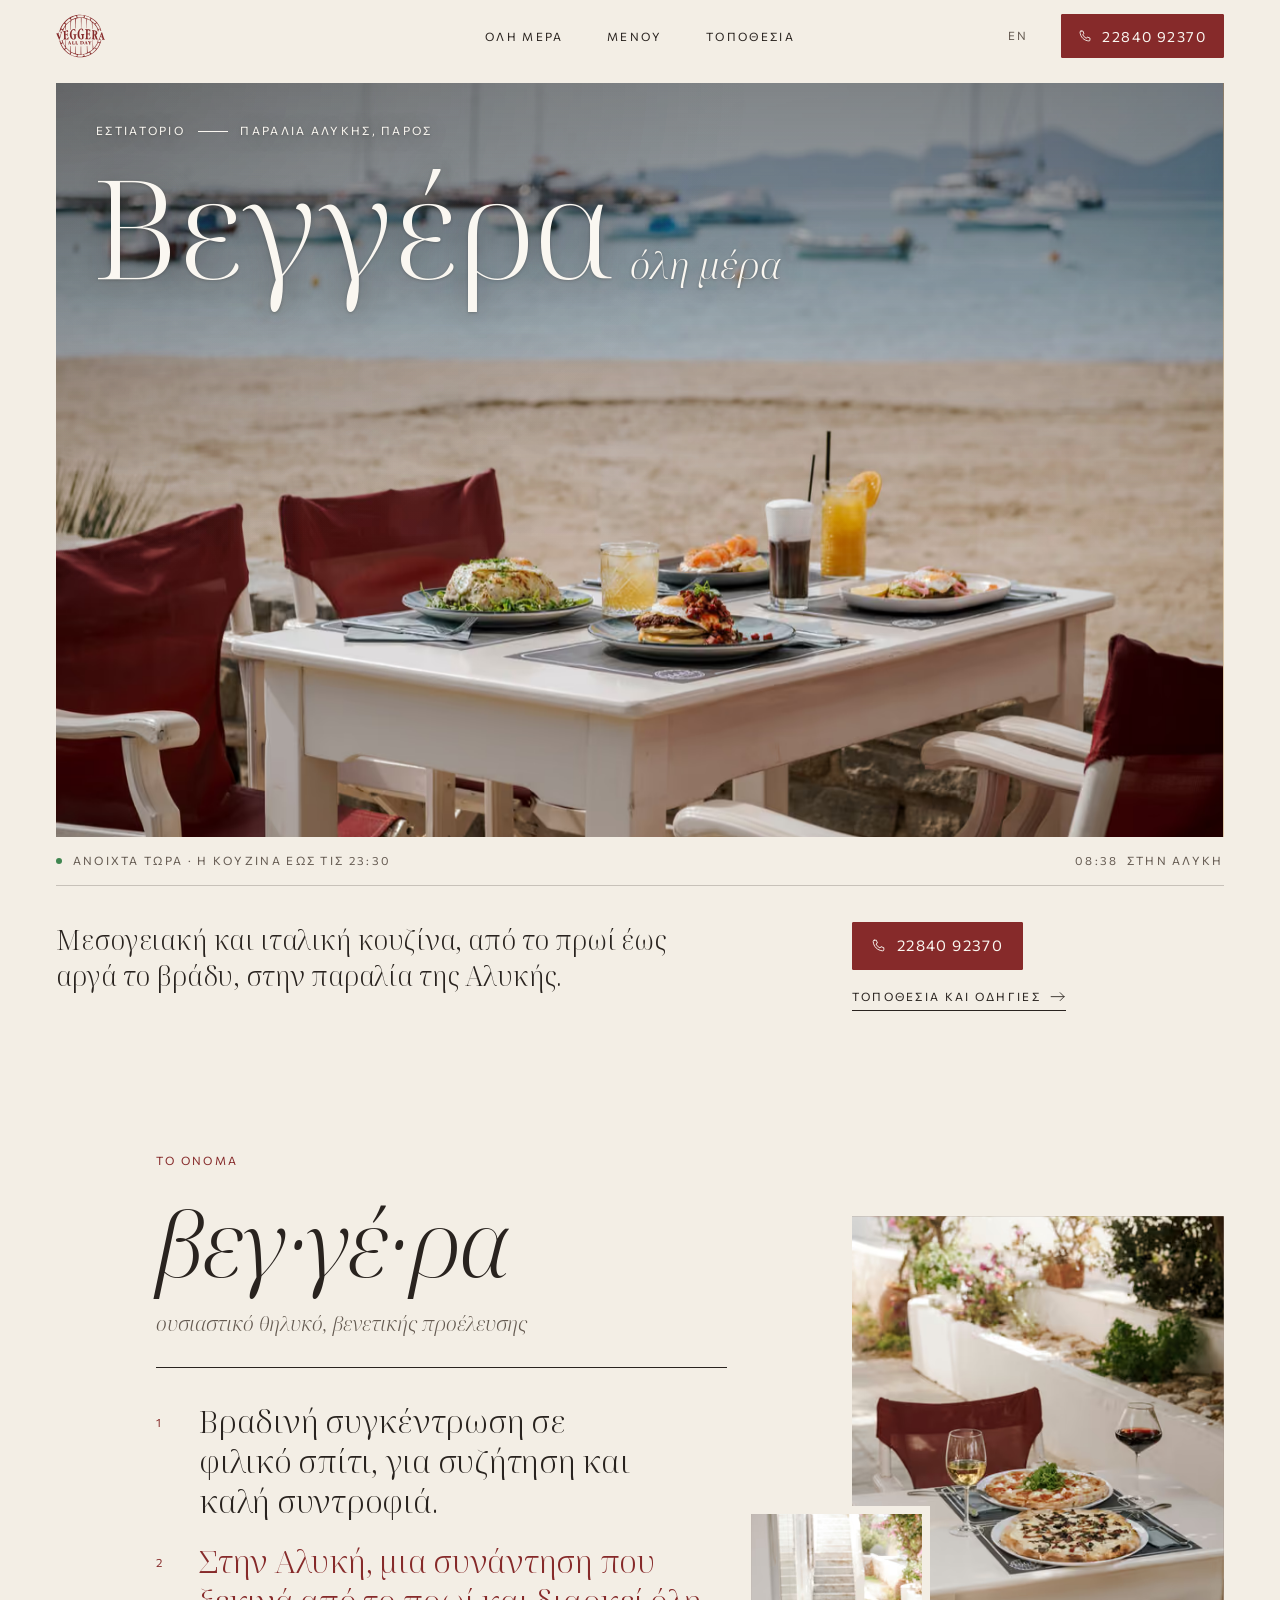
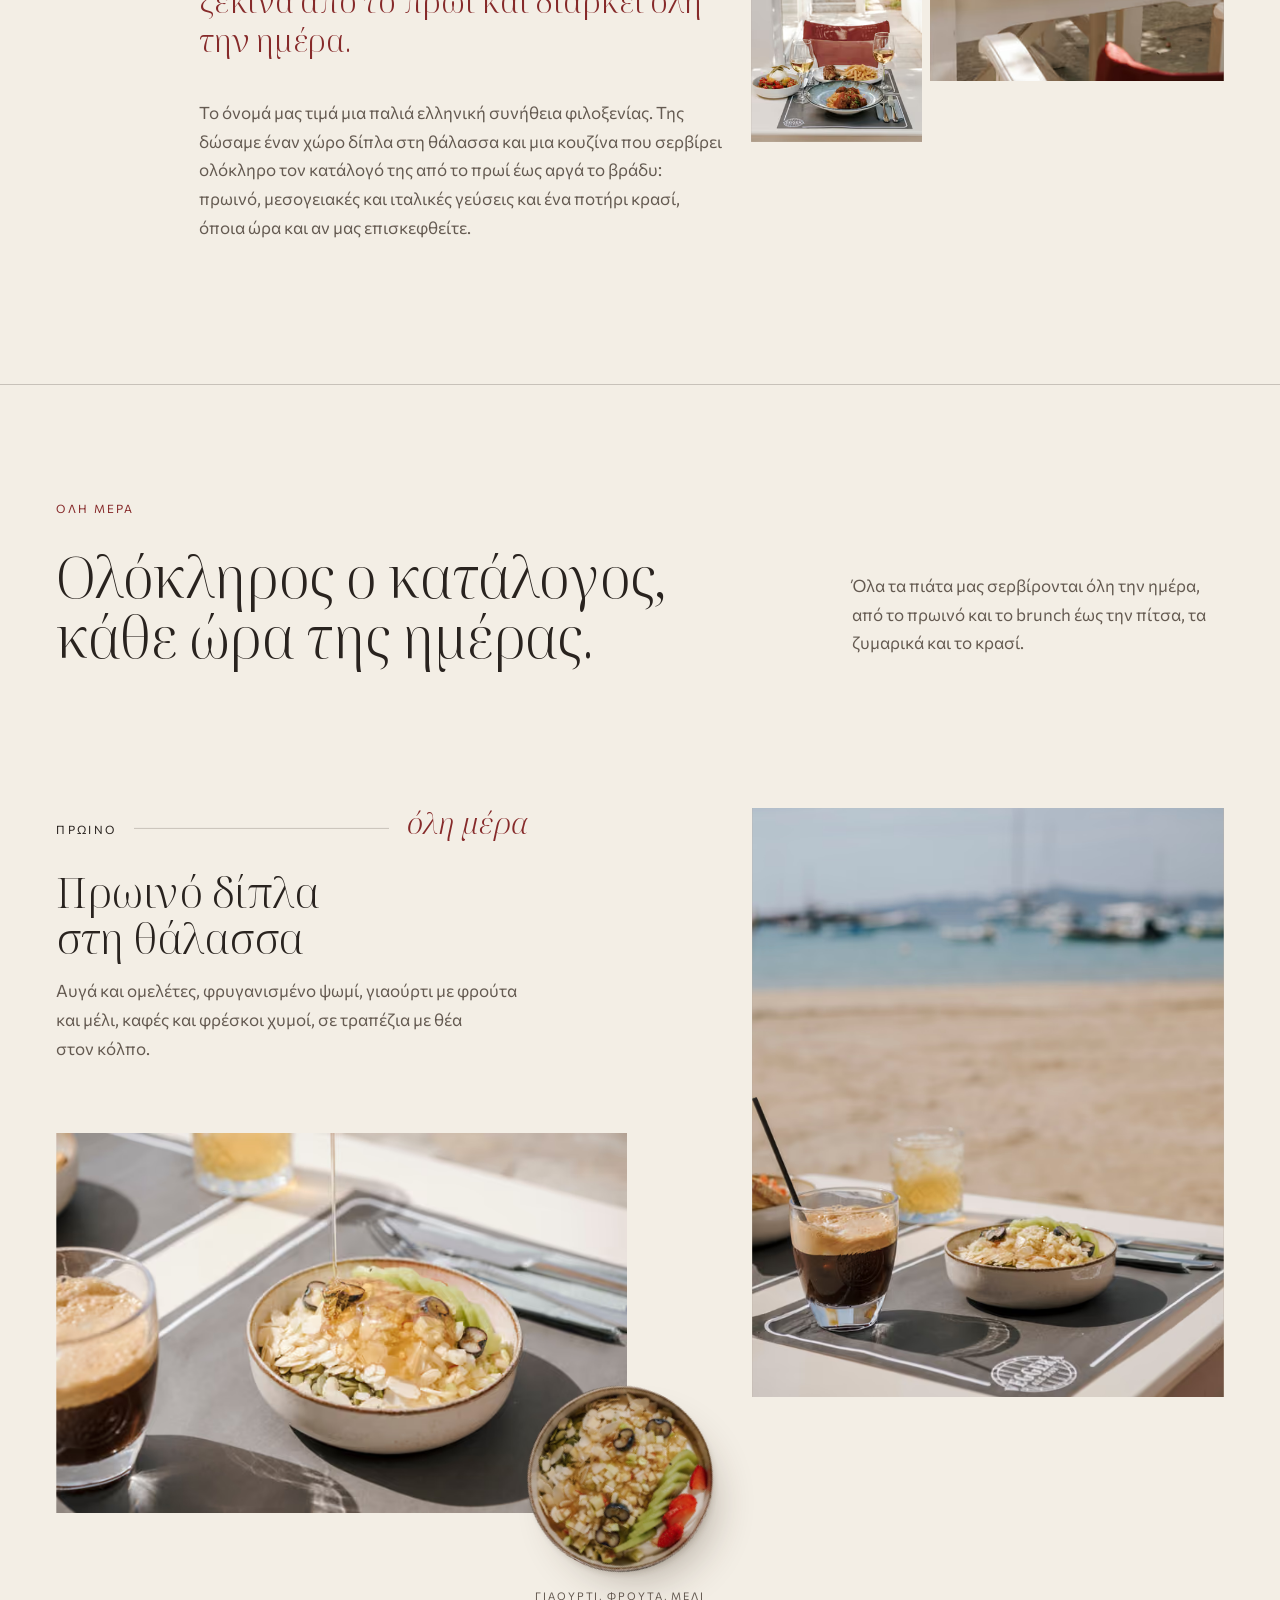
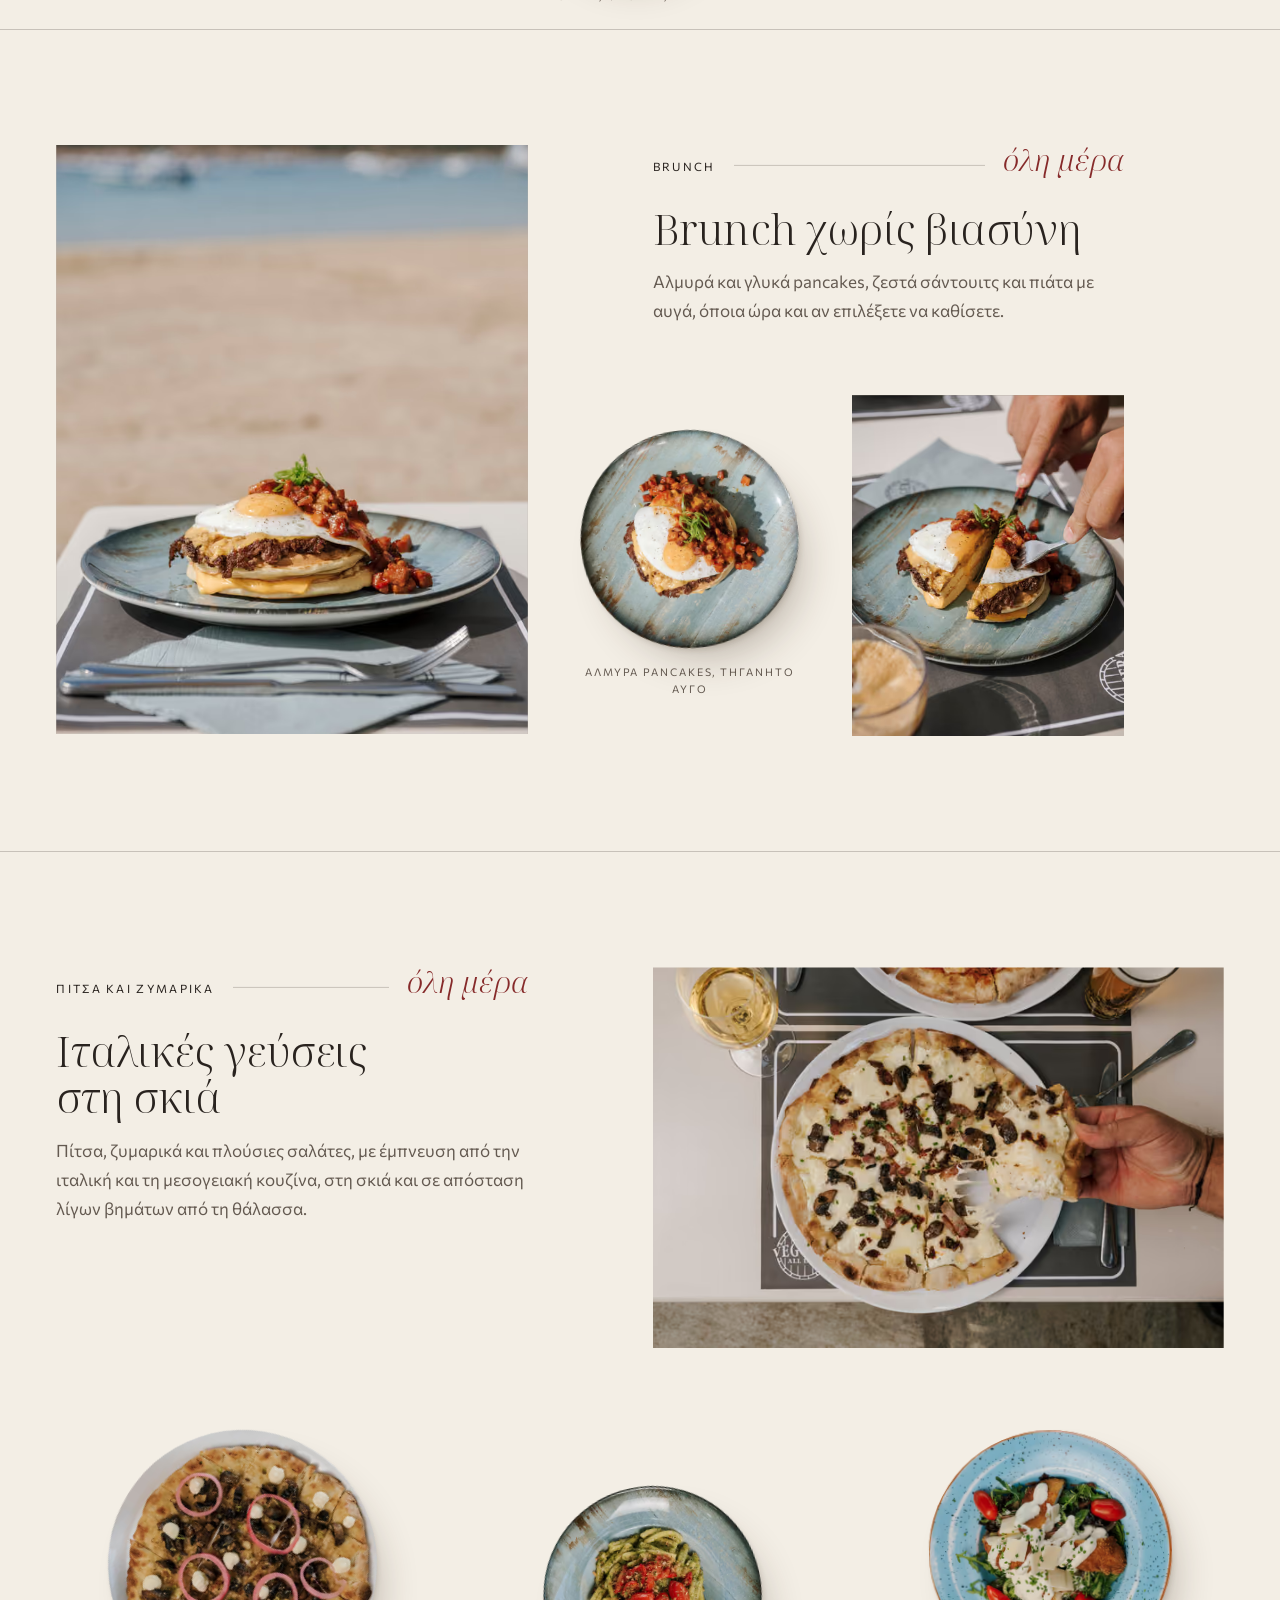
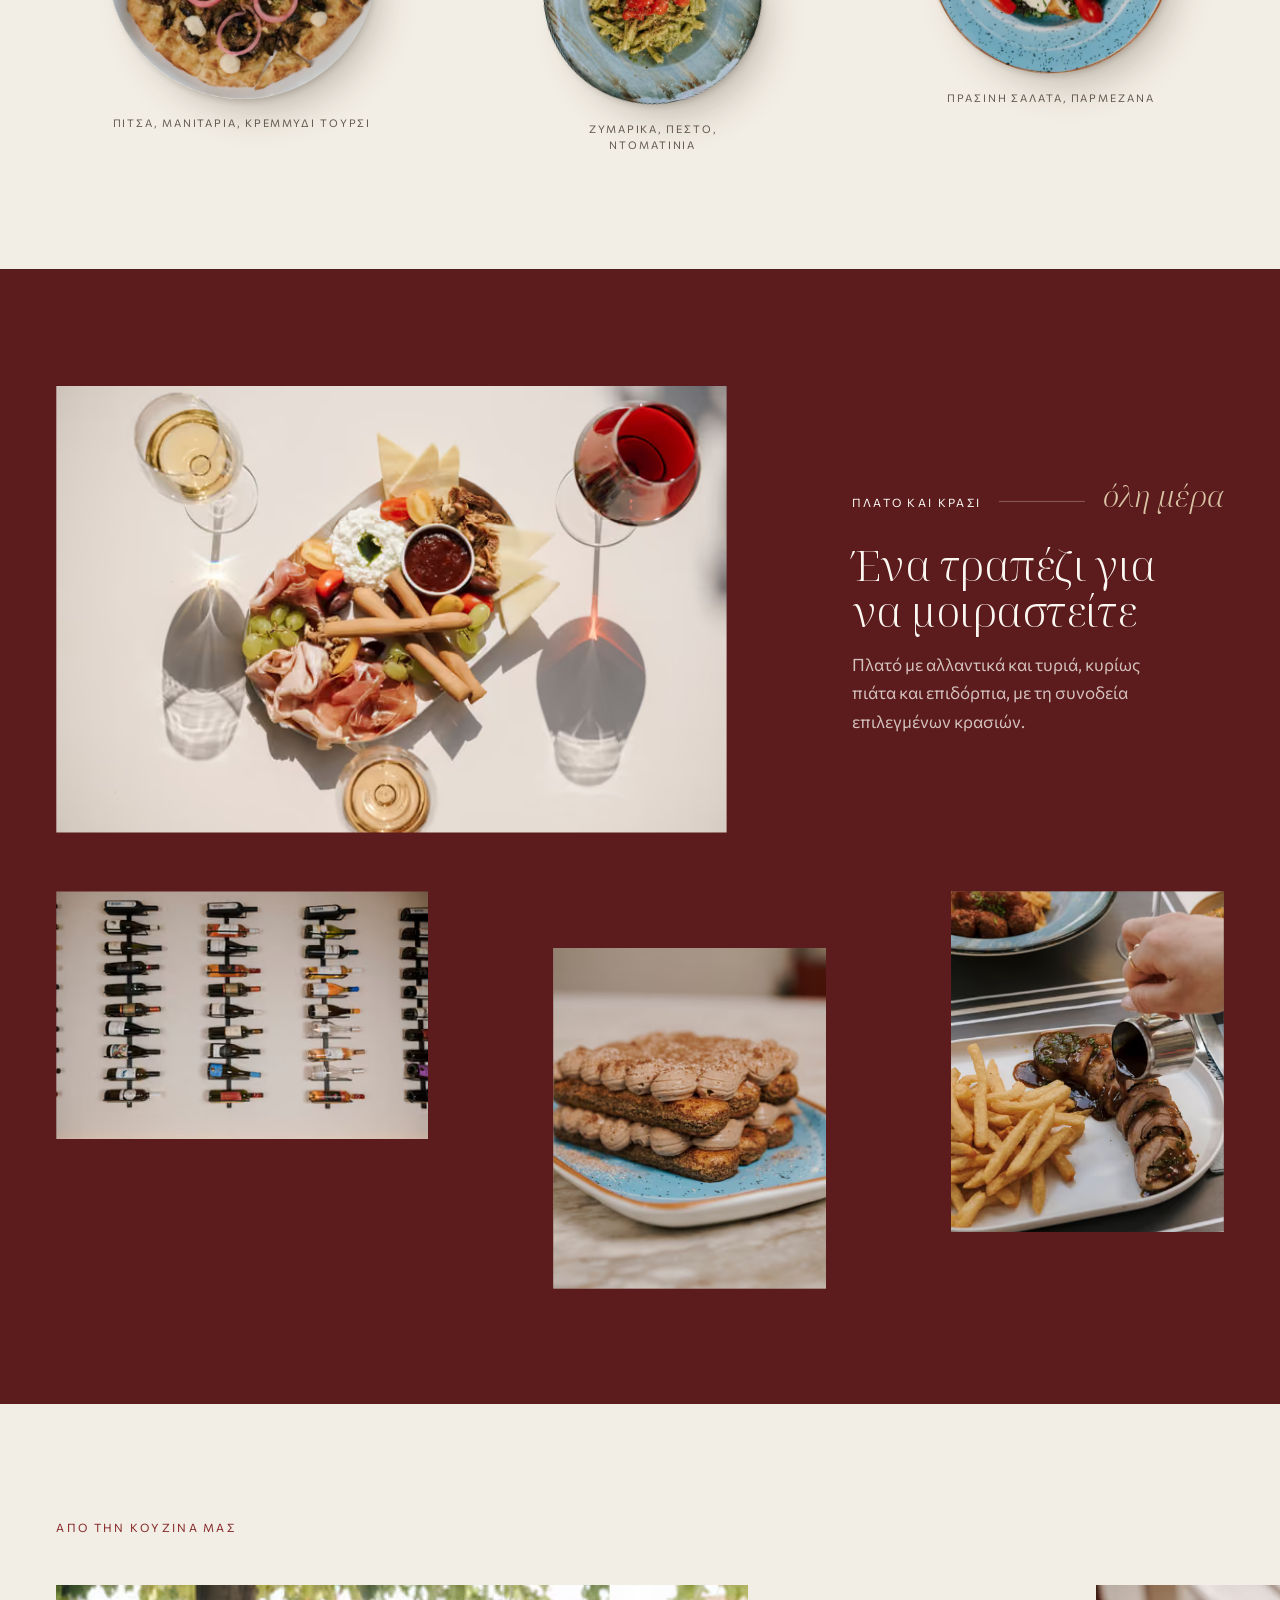
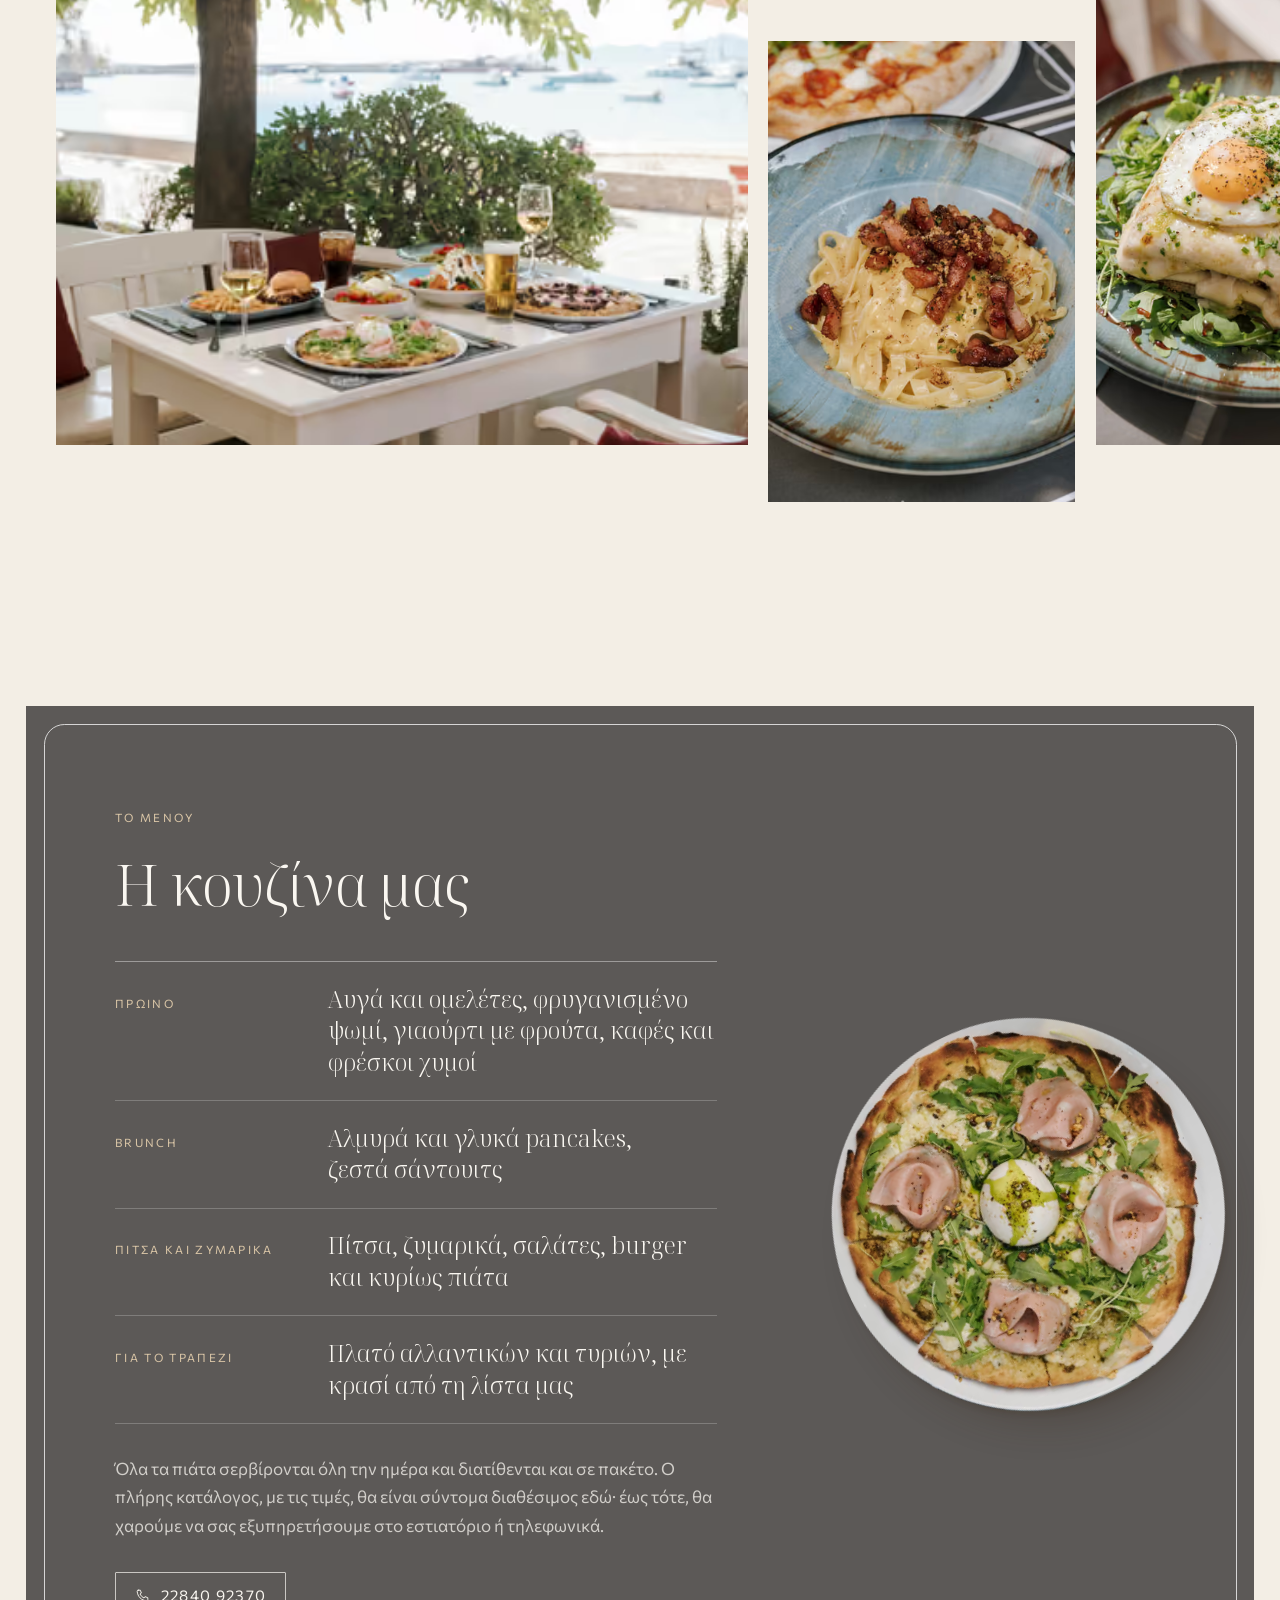
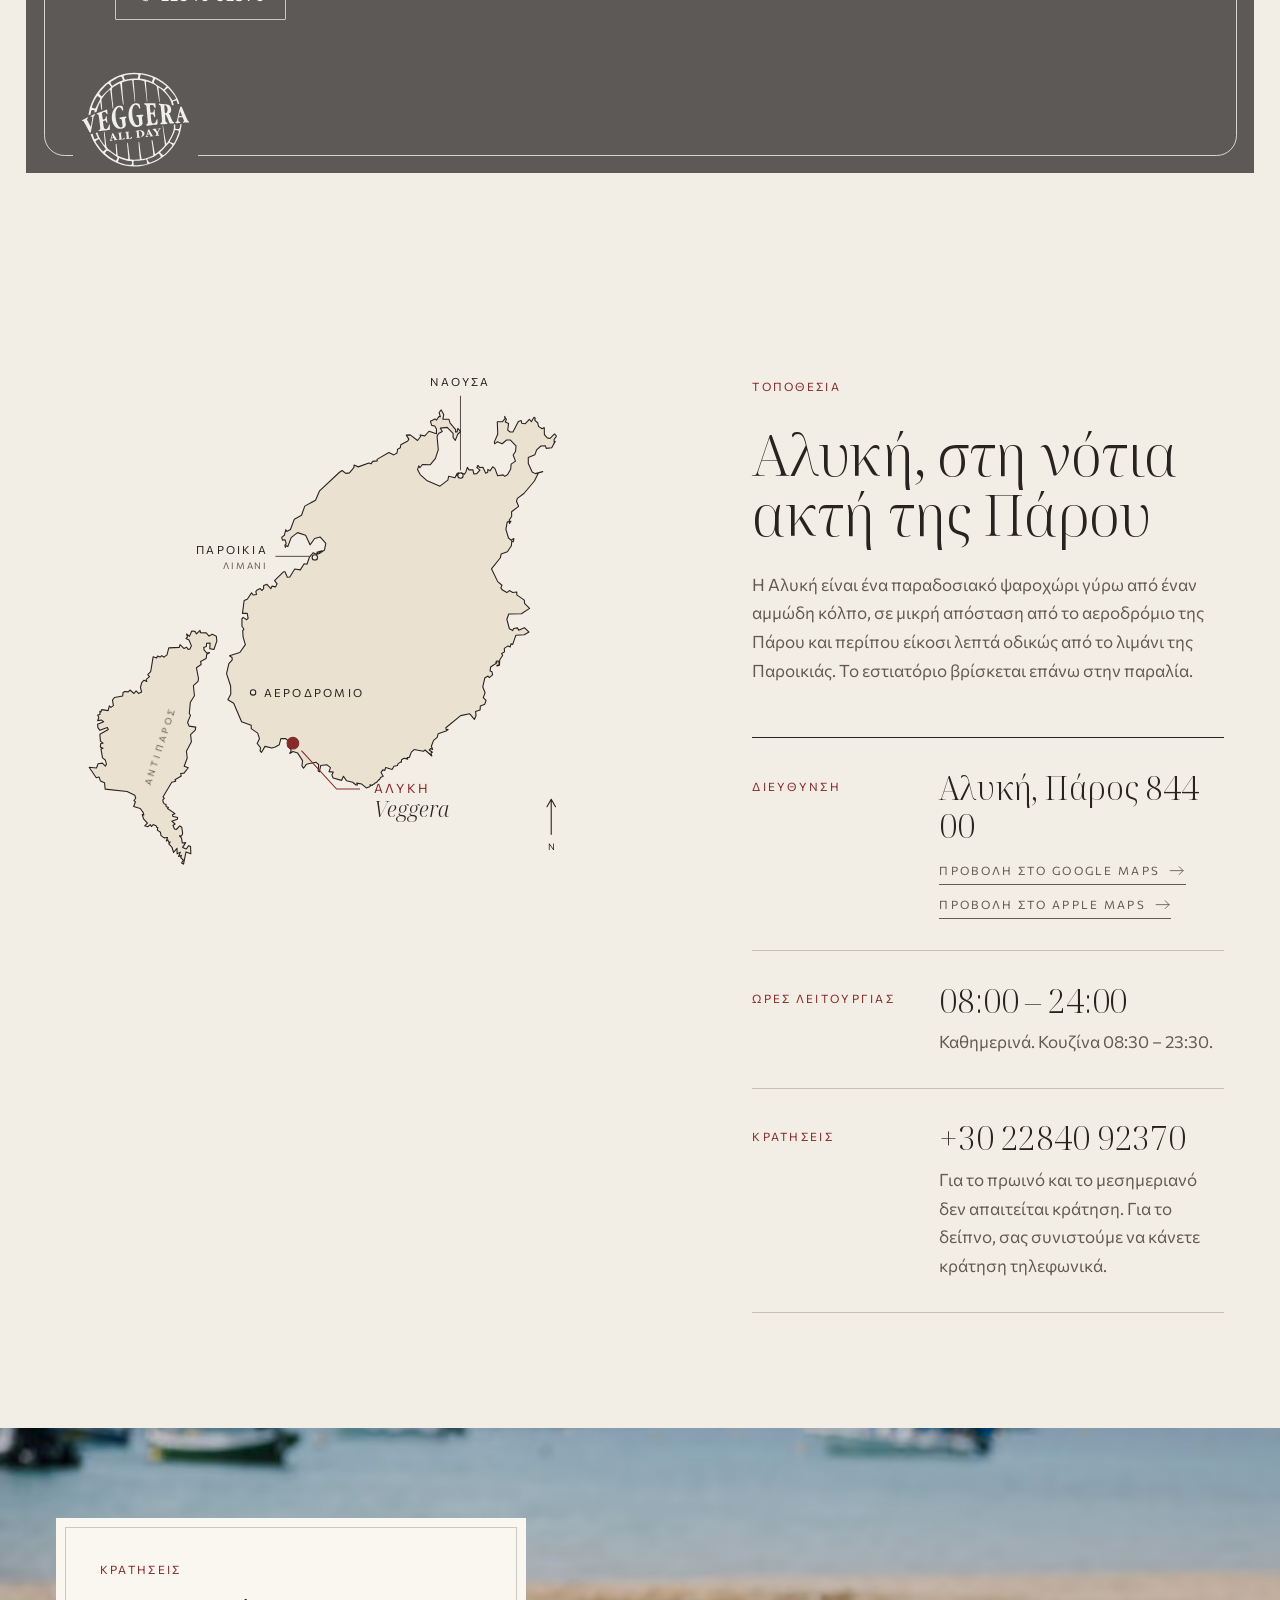
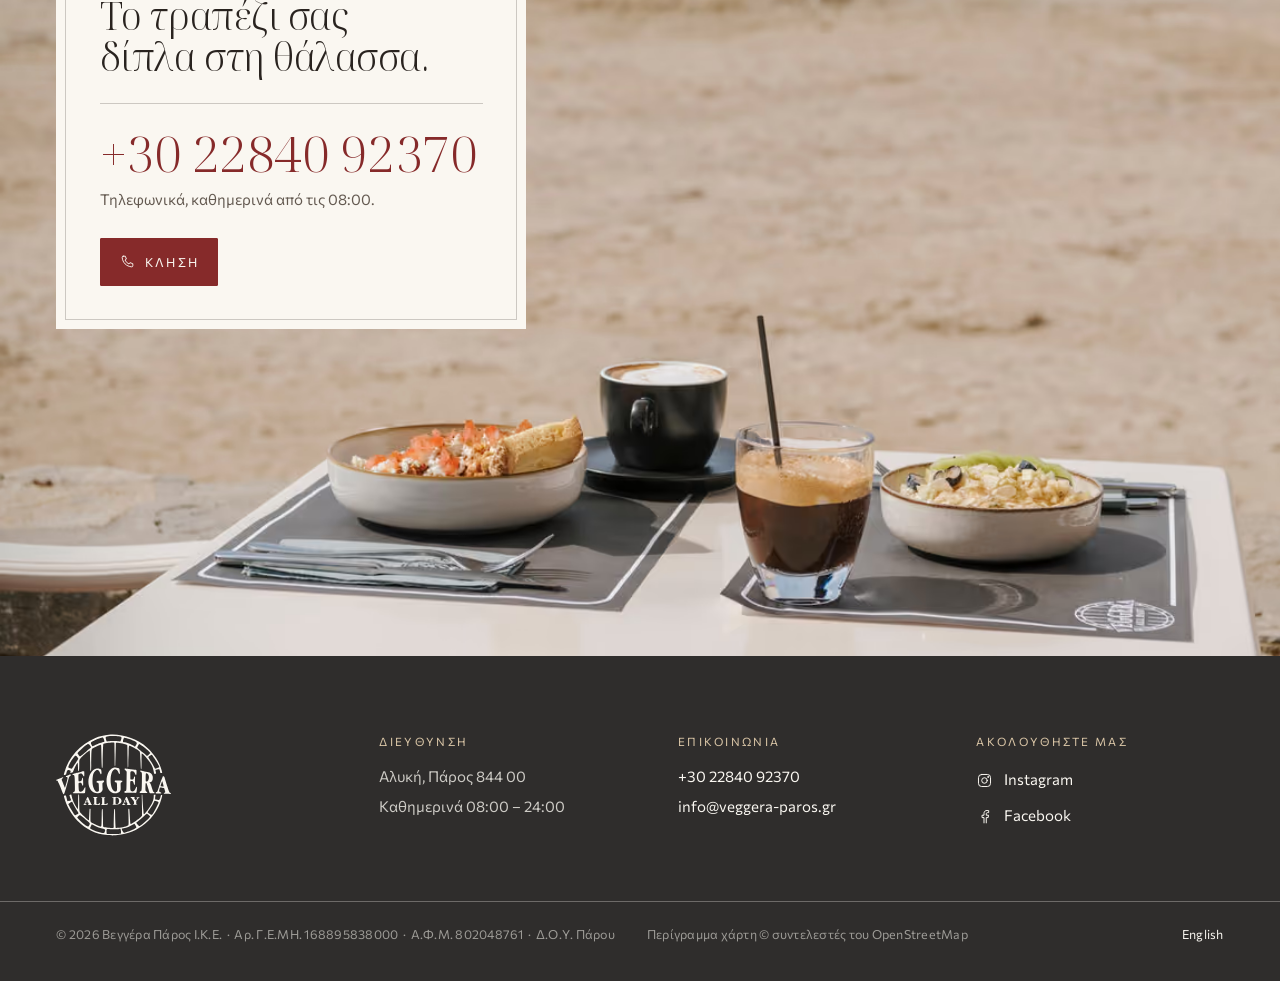
==== commit 5864c7f8: "Fixed front top part of page" ====
--- a/el/index.html
+++ b/el/index.html
@@ -46,7 +46,7 @@
         var now = window.alykiMinutes();
         if (now !== null) d.dataset.daypart = now >= 1110 || now < 300 ? 'evening' : now >= 750 ? 'midday' : 'morning';
       })();
-    </script><script type="application/ld+json">{"@context":"https://schema.org","@type":"Restaurant","name":"Veggera All Day","alternateName":"Βεγγέρα Όλη Μέρα","url":"https://www.veggera-paros.gr","image":"https://www.veggera-paros.gr/_astro/hero-morning.DzZGAHCB_ZdEDfj.jpg","telephone":"+302284092370","email":"info@veggera-paros.gr","servesCuisine":["Mediterranean","Italian","Breakfast","Brunch"],"address":{"@type":"PostalAddress","addressLocality":"Alyki","addressRegion":"Paros","postalCode":"844 00","addressCountry":"GR"},"geo":{"@type":"GeoCoordinates","latitude":36.9963794,"longitude":25.1368999},"openingHoursSpecification":{"@type":"OpeningHoursSpecification","dayOfWeek":["Monday","Tuesday","Wednesday","Thursday","Friday","Saturday","Sunday"],"opens":"08:00","closes":"23:59"},"sameAs":["https://www.instagram.com/veggera_all_day","https://www.facebook.com/share/1BcuHt7fPh/"]}</script><link rel="stylesheet" href="/_astro/Home.6Usavtz5.css"></head><body data-cfg-status="{&quot;timeIn&quot;:&quot;στην Αλυκή&quot;,&quot;open&quot;:&quot;Ανοιχτά τώρα&quot;,&quot;closed&quot;:&quot;Κλειστά αυτή την ώρα&quot;,&quot;kitchenUntil&quot;:&quot;η κουζίνα έως τις {t}&quot;,&quot;kitchenFrom&quot;:&quot;η κουζίνα από τις {t}&quot;,&quot;kitchenClosed&quot;:&quot;η κουζίνα έχει κλείσει&quot;,&quot;opensAt&quot;:&quot;ανοίγουμε στις {t}&quot;,&quot;offSeason&quot;:&quot;Κλειστά για τη χειμερινή περίοδο&quot;,&quot;daily&quot;:&quot;Καθημερινά {a}–{b}&quot;}" data-cfg-hours="{&quot;open&quot;:&quot;08:00&quot;,&quot;close&quot;:&quot;24:00&quot;,&quot;kitchenFrom&quot;:&quot;08:30&quot;,&quot;kitchenTo&quot;:&quot;23:30&quot;}" data-cfg-season="null" data-astro-cid-hkbrpulz><a class="skip" href="#main" data-astro-cid-hkbrpulz>Μετάβαση στο περιεχόμενο</a><header class="hd" data-header data-astro-cid-nen7h5rs><div class="hd__in wrap" data-astro-cid-nen7h5rs><a class="hd__logo" href="/el/" aria-label="Veggera All Day" data-astro-cid-nen7h5rs><span class="hd__stamp" style="--stamp:url(/_astro/stamp.DWAI_EM5.svg)" aria-hidden="true" data-astro-cid-nen7h5rs></span></a><nav class="hd__nav" aria-label="Κύρια πλοήγηση" data-astro-cid-nen7h5rs><a href="#all-day" data-astro-cid-nen7h5rs>Όλη μέρα</a><a href="#menu" data-astro-cid-nen7h5rs>Μενού</a><a href="#find" data-astro-cid-nen7h5rs>Τοποθεσία</a></nav><div class="hd__side" data-astro-cid-nen7h5rs><a class="hd__lang" href="/" hreflang="en" lang="en" aria-label="English" data-astro-cid-nen7h5rs><span aria-hidden="true" data-astro-cid-nen7h5rs>EN</span></a><a class="hd__call" href="tel:+302284092370" aria-label="Κρατήσεις: +30 22840 92370" data-astro-cid-nen7h5rs><svg viewBox="0 0 24 24" fill="none" stroke="currentColor" stroke-width="1.5" stroke-linecap="round" stroke-linejoin="round" aria-hidden="true"><path d="M5.2 3.5h3.3l1.7 4.6-2.2 1.5a12.6 12.6 0 0 0 6.4 6.4l1.5-2.2 4.6 1.7v3.3a1.7 1.7 0 0 1-1.8 1.7C10.3 20 4 13.700 3.500 5.300A1.7 1.7 0 0 1 5.200 3.500Z"></path></svg><span data-astro-cid-nen7h5rs>22840 92370</span></a></div></div></header><main id="main" data-astro-cid-hkbrpulz><section class="hero" id="top" data-hero data-astro-cid-ge2uvauf><div class="hero__head wrap" data-astro-cid-ge2uvauf><div class="hero__id" data-astro-cid-ge2uvauf><p class="label hero__kicker" data-astro-cid-ge2uvauf><span data-astro-cid-ge2uvauf>Εστιατόριο</span><span class="sep" aria-hidden="true" data-astro-cid-ge2uvauf></span><span data-astro-cid-ge2uvauf>Παραλία Αλυκής, Πάρος</span></p><h1 class="hero__mark" data-astro-cid-ge2uvauf><span class="hero__name" data-astro-cid-ge2uvauf>Βεγγέρα</span><em class="hero__allday" data-astro-cid-ge2uvauf>όλη μέρα</em></h1></div><div class="hero__info" data-astro-cid-ge2uvauf><p class="hero__sub" data-astro-cid-ge2uvauf>Μεσογειακή και ιταλική κουζίνα, από το πρωί έως αργά το βράδυ, στην παραλία της Αλυκής.</p><p class="label hero__status" data-astro-cid-ge2uvauf><span class="hero__dot" data-status-dot aria-hidden="true" data-astro-cid-ge2uvauf></span><span data-status data-astro-cid-ge2uvauf>Καθημερινά 08:00–24:00</span></p><div class="hero__go" data-astro-cid-ge2uvauf><a class="btn" href="tel:+302284092370" aria-label="Κρατήσεις: +30 22840 92370" data-astro-cid-ge2uvauf><svg viewBox="0 0 24 24" fill="none" stroke="currentColor" stroke-width="1.5" stroke-linecap="round" stroke-linejoin="round" aria-hidden="true"><path d="M5.2 3.5h3.3l1.7 4.6-2.2 1.5a12.6 12.6 0 0 0 6.4 6.4l1.5-2.2 4.6 1.7v3.3a1.7 1.7 0 0 1-1.8 1.7C10.3 20 4 13.700 3.500 5.300A1.7 1.7 0 0 1 5.200 3.500Z"></path></svg><span class="num" data-astro-cid-ge2uvauf>22840 92370</span></a><a class="link" href="#find" data-astro-cid-ge2uvauf>Τοποθεσία και οδηγίες <svg viewBox="0 0 24 24" fill="none" stroke="currentColor" stroke-width="1.2" stroke-linecap="round" stroke-linejoin="round" aria-hidden="true"><path d="M3 12h18M15.5 6.5 21 12l-5.5 5.500"></path></svg></a></div></div></div><div class="hero__stage wrap" data-astro-cid-ge2uvauf><div class="hero__frame" data-astro-cid-ge2uvauf><div class="hero__shot" data-part="morning" style="--pos:50% 60%;--pos-tall:50% 100%;--tone:#948f8b;--tone-tall:#a49381" data-astro-cid-ge2uvauf><picture class="shot shot--wide" data-astro-cid-ge2uvauf="true"><source srcset="/_astro/hero-morning.DzZGAHCB_FyOqx.avif 900w, /_astro/hero-morning.DzZGAHCB_Z2jUTg8.avif 1300w, /_astro/hero-morning.DzZGAHCB_Z26yaUg.avif 1700w, /_astro/hero-morning.DzZGAHCB_Vju7g.avif 2200w" type="image/avif" sizes="(min-width: 1520px) 1380px, 92vw"><source srcset="/_astro/hero-morning.DzZGAHCB_25gqk1.webp 900w, /_astro/hero-morning.DzZGAHCB_x7FR8.webp 1300w, /_astro/hero-morning.DzZGAHCB_oRIlY.webp 1700w, /_astro/hero-morning.DzZGAHCB_Z1CqJpq.webp 2200w" type="image/webp" sizes="(min-width: 1520px) 1380px, 92vw"><img src="/_astro/hero-morning.DzZGAHCB_1hFYca.jpg" srcset="/_astro/hero-morning.DzZGAHCB_ZUOcH6.jpg 900w, /_astro/hero-morning.DzZGAHCB_Z1t9xsB.jpg 1300w, /_astro/hero-morning.DzZGAHCB_Z1dtOlF.jpg 1700w, /_astro/hero-morning.DzZGAHCB_1OnPFQ.jpg 2200w" alt="Τραπέζι με πρωινό, καφέ και χυμό στην άκρη της άμμου, με τις βάρκες αγκυροβολημένες στον κόλπο της Αλυκής" sizes="(min-width: 1520px) 1380px, 92vw" loading="lazy" decoding="async" data-astro-cid-ge2uvauf="true" width="2600" height="1734"></picture><picture class="shot shot--tall" data-astro-cid-ge2uvauf="true"><source srcset="/_astro/hero-morning-tall.BUpJansp_6YUzP.avif 480w, /_astro/hero-morning-tall.BUpJansp_1ijStb.avif 640w, /_astro/hero-morning-tall.BUpJansp_nuteP.avif 820w, /_astro/hero-morning-tall.BUpJansp_2t4u93.avif 1080w" type="image/avif" sizes="(max-width: 700px) 56vw, 92vw"><source srcset="/_astro/hero-morning-tall.BUpJansp_1fAoeM.webp 480w, /_astro/hero-morning-tall.BUpJansp_2qUm88.webp 640w, /_astro/hero-morning-tall.BUpJansp_9D1NL.webp 820w, /_astro/hero-morning-tall.BUpJansp_vBGHW.webp 1080w" type="image/webp" sizes="(max-width: 700px) 56vw, 92vw"><img src="/_astro/hero-morning-tall.BUpJansp_A695x.jpg" srcset="/_astro/hero-morning-tall.BUpJansp_ZgGWl4.jpg 480w, /_astro/hero-morning-tall.BUpJansp_TC0xh.jpg 640w, /_astro/hero-morning-tall.BUpJansp_Z1tSD2f.jpg 820w, /_astro/hero-morning-tall.BUpJansp_h0nsM.jpg 1080w" alt="Τραπέζι με πρωινό, καφέ και χυμό στην άκρη της άμμου, με τις βάρκες αγκυροβολημένες στον κόλπο της Αλυκής" sizes="(max-width: 700px) 56vw, 92vw" loading="lazy" decoding="async" data-astro-cid-ge2uvauf="true" width="1734" height="2600"></picture></div><div class="hero__shot" data-part="midday" style="--pos:50% 68%;--pos-tall:50% 80%;--tone:#b4ada2;--tone-tall:#7f7567" data-astro-cid-ge2uvauf><picture class="shot shot--wide" data-astro-cid-ge2uvauf="true"><source srcset="/_astro/hero-midday.BoVzBLEv_Z1Ub8Ry.avif 900w, /_astro/hero-midday.BoVzBLEv_Z12VPnN.avif 1300w, /_astro/hero-midday.BoVzBLEv_euqit.avif 1700w, /_astro/hero-midday.BoVzBLEv_ZBKGI3.avif 2200w" type="image/avif" sizes="(min-width: 1520px) 1380px, 92vw"><source srcset="/_astro/hero-midday.BoVzBLEv_Z1xoIuR.webp 900w, /_astro/hero-midday.BoVzBLEv_lJKuF.webp 1300w, /_astro/hero-midday.BoVzBLEv_Z1XD7nc.webp 1700w, /_astro/hero-midday.BoVzBLEv_2fhSpd.webp 2200w" type="image/webp" sizes="(min-width: 1520px) 1380px, 92vw"><img src="/_astro/hero-midday.BoVzBLEv_aU84G.jpg" srcset="/_astro/hero-midday.BoVzBLEv_18KFHF.jpg 900w, /_astro/hero-midday.BoVzBLEv_2pQghu.jpg 1300w, /_astro/hero-midday.BoVzBLEv_15gM60.jpg 1700w, /_astro/hero-midday.BoVzBLEv_e0E4t.jpg 2200w" alt="Τραπέζι με πίτσα, σαλάτες και παγωμένη μπίρα στη σκιά ενός δέντρου, με φόντο τον κόλπο" sizes="(min-width: 1520px) 1380px, 92vw" loading="lazy" decoding="async" data-astro-cid-ge2uvauf="true" width="2600" height="1734"></picture><picture class="shot shot--tall" data-astro-cid-ge2uvauf="true"><source srcset="/_astro/hero-midday-tall.CwlpUSZR_ZyIH4S.avif 480w, /_astro/hero-midday-tall.CwlpUSZR_HCBlm.avif 640w, /_astro/hero-midday-tall.CwlpUSZR_lMWHQ.avif 820w, /_astro/hero-midday-tall.CwlpUSZR_ZQRE9e.avif 1080w" type="image/avif" sizes="(max-width: 700px) 56vw, 92vw"><source srcset="/_astro/hero-midday-tall.CwlpUSZR_1gzxLz.webp 480w, /_astro/hero-midday-tall.CwlpUSZR_Z2wfgB7.webp 640w, /_astro/hero-midday-tall.CwlpUSZR_1uoqmN.webp 820w, /_astro/hero-midday-tall.CwlpUSZR_Z15J6zi.webp 1080w" type="image/webp" sizes="(max-width: 700px) 56vw, 92vw"><img src="/_astro/hero-midday-tall.CwlpUSZR_7DLuJ.jpg" srcset="/_astro/hero-midday-tall.CwlpUSZR_22AU9d.jpg 480w, /_astro/hero-midday-tall.CwlpUSZR_Z1KdTet.jpg 640w, /_astro/hero-midday-tall.CwlpUSZR_Z1SUd3.jpg 820w, /_astro/hero-midday-tall.CwlpUSZR_2kUmnC.jpg 1080w" alt="Τραπέζι με πίτσα, σαλάτες και παγωμένη μπίρα στη σκιά ενός δέντρου, με φόντο τον κόλπο" sizes="(max-width: 700px) 56vw, 92vw" loading="lazy" decoding="async" data-astro-cid-ge2uvauf="true" width="1734" height="2600"></picture></div><div class="hero__shot" data-part="evening" style="--pos:50% 55%;--pos-tall:50% 70%;--tone:#b9a293;--tone-tall:#b8a291" data-astro-cid-ge2uvauf><picture class="shot shot--wide" data-astro-cid-ge2uvauf="true"><source srcset="/_astro/hero-evening.1lVPdjf2_19qviF.avif 900w, /_astro/hero-evening.1lVPdjf2_2ar564.avif 1300w, /_astro/hero-evening.1lVPdjf2_2nNNqV.avif 1700w, /_astro/hero-evening.1lVPdjf2_lukEw.avif 2200w" type="image/avif" sizes="(min-width: 1520px) 1380px, 92vw"><source srcset="/_astro/hero-evening.1lVPdjf2_Z2w41BM.webp 900w, /_astro/hero-evening.1lVPdjf2_Z2GszB.webp 1300w, /_astro/hero-evening.1lVPdjf2_ZaVq5K.webp 1700w, /_astro/hero-evening.1lVPdjf2_Z2dfSRa.webp 2200w" type="image/webp" sizes="(min-width: 1520px) 1380px, 92vw"><img src="/_astro/hero-evening.1lVPdjf2_GQOJq.jpg" srcset="/_astro/hero-evening.1lVPdjf2_ZrWvOX.jpg 900w, /_astro/hero-evening.1lVPdjf2_Z23XGUl.jpg 1300w, /_astro/hero-evening.1lVPdjf2_Z1NiXNp.jpg 1700w, /_astro/hero-evening.1lVPdjf2_1eyGe7.jpg 2200w" alt="Πλατό με αλλαντικά και τυριά ανάμεσα σε ποτήρια με λευκό, ροζέ και κόκκινο κρασί, στο χαμηλό φως του ήλιου" sizes="(min-width: 1520px) 1380px, 92vw" loading="lazy" decoding="async" data-astro-cid-ge2uvauf="true" width="2600" height="1734"></picture><picture class="shot shot--tall" data-astro-cid-ge2uvauf="true"><source srcset="/_astro/hero-evening-tall.ByypUgEL_15zx99.avif 480w, /_astro/hero-evening-tall.ByypUgEL_2gTv2u.avif 640w, /_astro/hero-evening-tall.ByypUgEL_1m55N9.avif 820w, /_astro/hero-evening-tall.ByypUgEL_2eXHF6.avif 1080w" type="image/avif" sizes="(max-width: 700px) 56vw, 92vw"><source srcset="/_astro/hero-evening-tall.ByypUgEL_2eb0N6.webp 480w, /_astro/hero-evening-tall.ByypUgEL_Z1EGa7u.webp 640w, /_astro/hero-evening-tall.ByypUgEL_18dDn5.webp 820w, /_astro/hero-evening-tall.ByypUgEL_hvUf0.webp 1080w" type="image/webp" sizes="(max-width: 700px) 56vw, 92vw"><img src="/_astro/hero-evening-tall.ByypUgEL_m0mBA.jpg" srcset="/_astro/hero-evening-tall.ByypUgEL_GREdf.jpg 480w, /_astro/hero-evening-tall.ByypUgEL_1ScC6A.jpg 640w, /_astro/hero-evening-tall.ByypUgEL_Zvj1sV.jpg 820w, /_astro/hero-evening-tall.ByypUgEL_2TAYP.jpg 1080w" alt="Πλατό με αλλαντικά και τυριά ανάμεσα σε ποτήρια με λευκό, ροζέ και κόκκινο κρασί, στο χαμηλό φως του ήλιου" sizes="(max-width: 700px) 56vw, 92vw" loading="lazy" decoding="async" data-astro-cid-ge2uvauf="true" width="1734" height="2600"></picture></div></div><p class="label hero__clock" data-clock-wrap hidden data-astro-cid-ge2uvauf><span data-clock data-astro-cid-ge2uvauf>00:00</span><span data-astro-cid-ge2uvauf>στην Αλυκή</span></p><!-- Start fetching the one frame that will show (right part of the day, right crop) straight away. --><script>
+    </script><script type="application/ld+json">{"@context":"https://schema.org","@type":"Restaurant","name":"Veggera All Day","alternateName":"Βεγγέρα Όλη Μέρα","url":"https://www.veggera-paros.gr","image":"https://www.veggera-paros.gr/_astro/hero-morning.DzZGAHCB_ZdEDfj.jpg","telephone":"+302284092370","email":"info@veggera-paros.gr","servesCuisine":["Mediterranean","Italian","Breakfast","Brunch"],"address":{"@type":"PostalAddress","addressLocality":"Alyki","addressRegion":"Paros","postalCode":"844 00","addressCountry":"GR"},"geo":{"@type":"GeoCoordinates","latitude":36.9963794,"longitude":25.1368999},"openingHoursSpecification":{"@type":"OpeningHoursSpecification","dayOfWeek":["Monday","Tuesday","Wednesday","Thursday","Friday","Saturday","Sunday"],"opens":"08:00","closes":"23:59"},"sameAs":["https://www.instagram.com/veggera_all_day","https://www.facebook.com/share/1BcuHt7fPh/"]}</script><link rel="stylesheet" href="/_astro/Home.2PJKdQz5.css"></head><body data-cfg-status="{&quot;timeIn&quot;:&quot;στην Αλυκή&quot;,&quot;open&quot;:&quot;Ανοιχτά τώρα&quot;,&quot;closed&quot;:&quot;Κλειστά αυτή την ώρα&quot;,&quot;kitchenUntil&quot;:&quot;η κουζίνα έως τις {t}&quot;,&quot;kitchenFrom&quot;:&quot;η κουζίνα από τις {t}&quot;,&quot;kitchenClosed&quot;:&quot;η κουζίνα έχει κλείσει&quot;,&quot;opensAt&quot;:&quot;ανοίγουμε στις {t}&quot;,&quot;offSeason&quot;:&quot;Κλειστά για τη χειμερινή περίοδο&quot;,&quot;daily&quot;:&quot;Καθημερινά {a}–{b}&quot;}" data-cfg-hours="{&quot;open&quot;:&quot;08:00&quot;,&quot;close&quot;:&quot;24:00&quot;,&quot;kitchenFrom&quot;:&quot;08:30&quot;,&quot;kitchenTo&quot;:&quot;23:30&quot;}" data-cfg-season="null" data-astro-cid-hkbrpulz><a class="skip" href="#main" data-astro-cid-hkbrpulz>Μετάβαση στο περιεχόμενο</a><header class="hd" data-header data-astro-cid-nen7h5rs><div class="hd__in wrap" data-astro-cid-nen7h5rs><a class="hd__logo" href="/el/" aria-label="Veggera All Day" data-astro-cid-nen7h5rs><span class="hd__stamp" style="--stamp:url(/_astro/stamp.DWAI_EM5.svg)" aria-hidden="true" data-astro-cid-nen7h5rs></span></a><nav class="hd__nav" aria-label="Κύρια πλοήγηση" data-astro-cid-nen7h5rs><a href="#all-day" data-astro-cid-nen7h5rs>Όλη μέρα</a><a href="#menu" data-astro-cid-nen7h5rs>Μενού</a><a href="#find" data-astro-cid-nen7h5rs>Τοποθεσία</a></nav><div class="hd__side" data-astro-cid-nen7h5rs><a class="hd__lang" href="/" hreflang="en" lang="en" aria-label="English" data-astro-cid-nen7h5rs><span aria-hidden="true" data-astro-cid-nen7h5rs>EN</span></a><a class="hd__call" href="tel:+302284092370" aria-label="Κρατήσεις: +30 22840 92370" data-astro-cid-nen7h5rs><svg viewBox="0 0 24 24" fill="none" stroke="currentColor" stroke-width="1.5" stroke-linecap="round" stroke-linejoin="round" aria-hidden="true"><path d="M5.2 3.5h3.3l1.7 4.6-2.2 1.5a12.6 12.6 0 0 0 6.4 6.4l1.5-2.2 4.6 1.7v3.3a1.7 1.7 0 0 1-1.8 1.7C10.3 20 4 13.700 3.500 5.300A1.7 1.7 0 0 1 5.200 3.500Z"></path></svg><span data-astro-cid-nen7h5rs>22840 92370</span></a></div></div></header><main id="main" data-astro-cid-hkbrpulz><section class="hero" id="top" data-hero data-astro-cid-ge2uvauf><div class="hero__top wrap" data-astro-cid-ge2uvauf><div class="hero__frame" data-astro-cid-ge2uvauf><div class="hero__id" data-astro-cid-ge2uvauf><p class="label hero__kicker" data-astro-cid-ge2uvauf><span data-astro-cid-ge2uvauf>Εστιατόριο</span><span class="sep" aria-hidden="true" data-astro-cid-ge2uvauf></span><span data-astro-cid-ge2uvauf>Παραλία Αλυκής, Πάρος</span></p><h1 class="hero__mark" data-astro-cid-ge2uvauf><span class="hero__name" data-astro-cid-ge2uvauf>Βεγγέρα</span><em class="hero__allday" data-astro-cid-ge2uvauf>όλη μέρα</em></h1></div><div class="hero__shot" data-part="morning" style="--pos:50% 60%;--pos-tall:50% 100%;--tone:#948f8b;--tone-tall:#a49381" data-astro-cid-ge2uvauf><picture class="shot shot--wide" data-astro-cid-ge2uvauf="true"><source srcset="/_astro/hero-morning.DzZGAHCB_FyOqx.avif 900w, /_astro/hero-morning.DzZGAHCB_Z2jUTg8.avif 1300w, /_astro/hero-morning.DzZGAHCB_Z26yaUg.avif 1700w, /_astro/hero-morning.DzZGAHCB_Vju7g.avif 2200w" type="image/avif" sizes="(min-width: 1520px) 1380px, 92vw"><source srcset="/_astro/hero-morning.DzZGAHCB_25gqk1.webp 900w, /_astro/hero-morning.DzZGAHCB_x7FR8.webp 1300w, /_astro/hero-morning.DzZGAHCB_oRIlY.webp 1700w, /_astro/hero-morning.DzZGAHCB_Z1CqJpq.webp 2200w" type="image/webp" sizes="(min-width: 1520px) 1380px, 92vw"><img src="/_astro/hero-morning.DzZGAHCB_1hFYca.jpg" srcset="/_astro/hero-morning.DzZGAHCB_ZUOcH6.jpg 900w, /_astro/hero-morning.DzZGAHCB_Z1t9xsB.jpg 1300w, /_astro/hero-morning.DzZGAHCB_Z1dtOlF.jpg 1700w, /_astro/hero-morning.DzZGAHCB_1OnPFQ.jpg 2200w" alt="Τραπέζι με πρωινό, καφέ και χυμό στην άκρη της άμμου, με τις βάρκες αγκυροβολημένες στον κόλπο της Αλυκής" sizes="(min-width: 1520px) 1380px, 92vw" loading="lazy" decoding="async" data-astro-cid-ge2uvauf="true" width="2600" height="1734"></picture><picture class="shot shot--tall" data-astro-cid-ge2uvauf="true"><source srcset="/_astro/hero-morning-tall.BUpJansp_6YUzP.avif 480w, /_astro/hero-morning-tall.BUpJansp_1ijStb.avif 640w, /_astro/hero-morning-tall.BUpJansp_nuteP.avif 820w, /_astro/hero-morning-tall.BUpJansp_2t4u93.avif 1080w" type="image/avif" sizes="(max-width: 700px) 56vw, 92vw"><source srcset="/_astro/hero-morning-tall.BUpJansp_1fAoeM.webp 480w, /_astro/hero-morning-tall.BUpJansp_2qUm88.webp 640w, /_astro/hero-morning-tall.BUpJansp_9D1NL.webp 820w, /_astro/hero-morning-tall.BUpJansp_vBGHW.webp 1080w" type="image/webp" sizes="(max-width: 700px) 56vw, 92vw"><img src="/_astro/hero-morning-tall.BUpJansp_A695x.jpg" srcset="/_astro/hero-morning-tall.BUpJansp_ZgGWl4.jpg 480w, /_astro/hero-morning-tall.BUpJansp_TC0xh.jpg 640w, /_astro/hero-morning-tall.BUpJansp_Z1tSD2f.jpg 820w, /_astro/hero-morning-tall.BUpJansp_h0nsM.jpg 1080w" alt="Τραπέζι με πρωινό, καφέ και χυμό στην άκρη της άμμου, με τις βάρκες αγκυροβολημένες στον κόλπο της Αλυκής" sizes="(max-width: 700px) 56vw, 92vw" loading="lazy" decoding="async" data-astro-cid-ge2uvauf="true" width="1734" height="2600"></picture></div><div class="hero__shot" data-part="midday" style="--pos:50% 68%;--pos-tall:50% 80%;--tone:#b4ada2;--tone-tall:#7f7567" data-astro-cid-ge2uvauf><picture class="shot shot--wide" data-astro-cid-ge2uvauf="true"><source srcset="/_astro/hero-midday.BoVzBLEv_Z1Ub8Ry.avif 900w, /_astro/hero-midday.BoVzBLEv_Z12VPnN.avif 1300w, /_astro/hero-midday.BoVzBLEv_euqit.avif 1700w, /_astro/hero-midday.BoVzBLEv_ZBKGI3.avif 2200w" type="image/avif" sizes="(min-width: 1520px) 1380px, 92vw"><source srcset="/_astro/hero-midday.BoVzBLEv_Z1xoIuR.webp 900w, /_astro/hero-midday.BoVzBLEv_lJKuF.webp 1300w, /_astro/hero-midday.BoVzBLEv_Z1XD7nc.webp 1700w, /_astro/hero-midday.BoVzBLEv_2fhSpd.webp 2200w" type="image/webp" sizes="(min-width: 1520px) 1380px, 92vw"><img src="/_astro/hero-midday.BoVzBLEv_aU84G.jpg" srcset="/_astro/hero-midday.BoVzBLEv_18KFHF.jpg 900w, /_astro/hero-midday.BoVzBLEv_2pQghu.jpg 1300w, /_astro/hero-midday.BoVzBLEv_15gM60.jpg 1700w, /_astro/hero-midday.BoVzBLEv_e0E4t.jpg 2200w" alt="Τραπέζι με πίτσα, σαλάτες και παγωμένη μπίρα στη σκιά ενός δέντρου, με φόντο τον κόλπο" sizes="(min-width: 1520px) 1380px, 92vw" loading="lazy" decoding="async" data-astro-cid-ge2uvauf="true" width="2600" height="1734"></picture><picture class="shot shot--tall" data-astro-cid-ge2uvauf="true"><source srcset="/_astro/hero-midday-tall.CwlpUSZR_ZyIH4S.avif 480w, /_astro/hero-midday-tall.CwlpUSZR_HCBlm.avif 640w, /_astro/hero-midday-tall.CwlpUSZR_lMWHQ.avif 820w, /_astro/hero-midday-tall.CwlpUSZR_ZQRE9e.avif 1080w" type="image/avif" sizes="(max-width: 700px) 56vw, 92vw"><source srcset="/_astro/hero-midday-tall.CwlpUSZR_1gzxLz.webp 480w, /_astro/hero-midday-tall.CwlpUSZR_Z2wfgB7.webp 640w, /_astro/hero-midday-tall.CwlpUSZR_1uoqmN.webp 820w, /_astro/hero-midday-tall.CwlpUSZR_Z15J6zi.webp 1080w" type="image/webp" sizes="(max-width: 700px) 56vw, 92vw"><img src="/_astro/hero-midday-tall.CwlpUSZR_7DLuJ.jpg" srcset="/_astro/hero-midday-tall.CwlpUSZR_22AU9d.jpg 480w, /_astro/hero-midday-tall.CwlpUSZR_Z1KdTet.jpg 640w, /_astro/hero-midday-tall.CwlpUSZR_Z1SUd3.jpg 820w, /_astro/hero-midday-tall.CwlpUSZR_2kUmnC.jpg 1080w" alt="Τραπέζι με πίτσα, σαλάτες και παγωμένη μπίρα στη σκιά ενός δέντρου, με φόντο τον κόλπο" sizes="(max-width: 700px) 56vw, 92vw" loading="lazy" decoding="async" data-astro-cid-ge2uvauf="true" width="1734" height="2600"></picture></div><div class="hero__shot" data-part="evening" style="--pos:50% 55%;--pos-tall:50% 70%;--tone:#b9a293;--tone-tall:#b8a291" data-astro-cid-ge2uvauf><picture class="shot shot--wide" data-astro-cid-ge2uvauf="true"><source srcset="/_astro/hero-evening.1lVPdjf2_19qviF.avif 900w, /_astro/hero-evening.1lVPdjf2_2ar564.avif 1300w, /_astro/hero-evening.1lVPdjf2_2nNNqV.avif 1700w, /_astro/hero-evening.1lVPdjf2_lukEw.avif 2200w" type="image/avif" sizes="(min-width: 1520px) 1380px, 92vw"><source srcset="/_astro/hero-evening.1lVPdjf2_Z2w41BM.webp 900w, /_astro/hero-evening.1lVPdjf2_Z2GszB.webp 1300w, /_astro/hero-evening.1lVPdjf2_ZaVq5K.webp 1700w, /_astro/hero-evening.1lVPdjf2_Z2dfSRa.webp 2200w" type="image/webp" sizes="(min-width: 1520px) 1380px, 92vw"><img src="/_astro/hero-evening.1lVPdjf2_GQOJq.jpg" srcset="/_astro/hero-evening.1lVPdjf2_ZrWvOX.jpg 900w, /_astro/hero-evening.1lVPdjf2_Z23XGUl.jpg 1300w, /_astro/hero-evening.1lVPdjf2_Z1NiXNp.jpg 1700w, /_astro/hero-evening.1lVPdjf2_1eyGe7.jpg 2200w" alt="Πλατό με αλλαντικά και τυριά ανάμεσα σε ποτήρια με λευκό, ροζέ και κόκκινο κρασί, στο χαμηλό φως του ήλιου" sizes="(min-width: 1520px) 1380px, 92vw" loading="lazy" decoding="async" data-astro-cid-ge2uvauf="true" width="2600" height="1734"></picture><picture class="shot shot--tall" data-astro-cid-ge2uvauf="true"><source srcset="/_astro/hero-evening-tall.ByypUgEL_15zx99.avif 480w, /_astro/hero-evening-tall.ByypUgEL_2gTv2u.avif 640w, /_astro/hero-evening-tall.ByypUgEL_1m55N9.avif 820w, /_astro/hero-evening-tall.ByypUgEL_2eXHF6.avif 1080w" type="image/avif" sizes="(max-width: 700px) 56vw, 92vw"><source srcset="/_astro/hero-evening-tall.ByypUgEL_2eb0N6.webp 480w, /_astro/hero-evening-tall.ByypUgEL_Z1EGa7u.webp 640w, /_astro/hero-evening-tall.ByypUgEL_18dDn5.webp 820w, /_astro/hero-evening-tall.ByypUgEL_hvUf0.webp 1080w" type="image/webp" sizes="(max-width: 700px) 56vw, 92vw"><img src="/_astro/hero-evening-tall.ByypUgEL_m0mBA.jpg" srcset="/_astro/hero-evening-tall.ByypUgEL_GREdf.jpg 480w, /_astro/hero-evening-tall.ByypUgEL_1ScC6A.jpg 640w, /_astro/hero-evening-tall.ByypUgEL_Zvj1sV.jpg 820w, /_astro/hero-evening-tall.ByypUgEL_2TAYP.jpg 1080w" alt="Πλατό με αλλαντικά και τυριά ανάμεσα σε ποτήρια με λευκό, ροζέ και κόκκινο κρασί, στο χαμηλό φως του ήλιου" sizes="(max-width: 700px) 56vw, 92vw" loading="lazy" decoding="async" data-astro-cid-ge2uvauf="true" width="1734" height="2600"></picture></div></div><!-- Start fetching the one frame that will show (right part of the day, right crop) straight away. --><script>
       (function () {
         var part = document.documentElement.dataset.daypart || 'morning';
         var tall = matchMedia('(max-width: 700px)').matches;
@@ -56,4 +56,4 @@
           img.fetchPriority = 'high';
         }
       })();
-    </script></div></section><section class="lex wrap" id="name" aria-labelledby="lex-h" data-astro-cid-kjd4qyss><div class="lex__entry" data-astro-cid-kjd4qyss><p class="label lex__label" data-reveal data-astro-cid-kjd4qyss>Το όνομα</p><h2 class="lex__head" id="lex-h" data-reveal style="--d:.05s" data-astro-cid-kjd4qyss>βεγ·γέ·ρα</h2><p class="lex__meta" data-reveal style="--d:.12s" data-astro-cid-kjd4qyss><i data-astro-cid-kjd4qyss>ουσιαστικό θηλυκό, βενετικής προέλευσης</i></p><ol class="lex__defs" data-astro-cid-kjd4qyss><li data-reveal style="--d:0.16s" data-astro-cid-kjd4qyss><span class="lex__n" aria-hidden="true" data-astro-cid-kjd4qyss>1</span><span data-astro-cid-kjd4qyss>Βραδινή συγκέντρωση σε φιλικό σπίτι, για συζήτηση και καλή συντροφιά.</span></li><li data-reveal style="--d:0.26s" data-astro-cid-kjd4qyss><span class="lex__n" aria-hidden="true" data-astro-cid-kjd4qyss>2</span><span data-astro-cid-kjd4qyss>Στην Αλυκή, μια συνάντηση που ξεκινά από το πρωί και διαρκεί όλη την ημέρα.</span></li></ol><p class="lex__body prose" data-reveal style="--d:.1s" data-astro-cid-kjd4qyss>Το όνομά μας τιμά μια παλιά ελληνική συνήθεια φιλοξενίας. Της δώσαμε έναν χώρο δίπλα στη θάλασσα και μια κουζίνα που σερβίρει ολόκληρο τον κατάλογό της από το πρωί έως αργά το βράδυ: πρωινό, μεσογειακές και ιταλικές γεύσεις και ένα ποτήρι κρασί, όποια ώρα και αν μας επισκεφθείτε.</p></div><div class="lex__pics" data-astro-cid-kjd4qyss><figure class="ph lex__p1" style="--ratio:4 / 5;--pos:50% 60%;--d:0s;--tone:#897567" data-reveal="img"><picture><source srcset="/_astro/courtyard.CxHvpc0y_Z1RhyaY.avif 400w, /_astro/courtyard.CxHvpc0y_ZstKXy.avif 640w, /_astro/courtyard.CxHvpc0y_25e6q6.avif 900w, /_astro/courtyard.CxHvpc0y_Z1G5GC4.avif 1280w" type="image/avif" sizes="(max-width: 700px) 44vw, 30vw"><source srcset="/_astro/courtyard.CxHvpc0y_Z1yQLEb.webp 400w, /_astro/courtyard.CxHvpc0y_Za3YrK.webp 640w, /_astro/courtyard.CxHvpc0y_1gUWW8.webp 900w, /_astro/courtyard.CxHvpc0y_Z1jjhfn.webp 1280w" type="image/webp" sizes="(max-width: 700px) 44vw, 30vw"><img src="/_astro/courtyard.CxHvpc0y_Z1dLNAB.jpg" srcset="/_astro/courtyard.CxHvpc0y_Z1sey7g.jpg 400w, /_astro/courtyard.CxHvpc0y_Z3qKTP.jpg 640w, /_astro/courtyard.CxHvpc0y_ZqPi8l.jpg 900w, /_astro/courtyard.CxHvpc0y_1mQ7Xa.jpg 1280w" alt="Λευκό τραπέζι με δύο πίτσες και κρασί σε ασβεστωμένη αυλή με βουκαμβίλιες" sizes="(max-width: 700px) 44vw, 30vw" loading="lazy" decoding="async" width="1734" height="2600"></picture></figure><figure class="ph lex__p2" style="--ratio:3 / 4;--pos:50% 40%;--d:0.2s;--tone:#ab9b8f" data-reveal="img"><picture><source srcset="/_astro/stairs.6uZ9w0tq_rPE8T.avif 300w, /_astro/stairs.6uZ9w0tq_ZBGeIX.avif 480w, /_astro/stairs.6uZ9w0tq_AbgFn.avif 720w" type="image/avif" sizes="(max-width: 700px) 22vw, 15vw"><source srcset="/_astro/stairs.6uZ9w0tq_pFf6.webp 300w, /_astro/stairs.6uZ9w0tq_Z147dCL.webp 480w, /_astro/stairs.6uZ9w0tq_1Tzghh.webp 720w" type="image/webp" sizes="(max-width: 700px) 22vw, 15vw"><img src="/_astro/stairs.6uZ9w0tq_2qDW1D.jpg" srcset="/_astro/stairs.6uZ9w0tq_2wVv8w.jpg 300w, /_astro/stairs.6uZ9w0tq_1soBfE.jpg 480w, /_astro/stairs.6uZ9w0tq_ZUqb9s.jpg 720w" alt="Στρωμένο τραπέζι δίπλα σε λευκά σκαλοπάτια και ροζ βουκαμβίλια" sizes="(max-width: 700px) 22vw, 15vw" loading="lazy" decoding="async" width="1734" height="2600"></picture></figure></div></section><section class="day" id="all-day" aria-labelledby="day-h" data-astro-cid-c7gml3ul><header class="day__intro wrap" data-astro-cid-c7gml3ul><p class="label day__label" data-reveal data-astro-cid-c7gml3ul>Όλη μέρα</p><h2 class="display display-l day__title" id="day-h" data-reveal style="--d:.06s" data-astro-cid-c7gml3ul>Ολόκληρος ο κατάλογος, κάθε ώρα της ημέρας.</h2><p class="prose day__lede" data-reveal style="--d:.14s" data-astro-cid-c7gml3ul>Όλα τα πιάτα μας σερβίρονται όλη την ημέρα, από το πρωινό και το brunch έως την πίτσα, τα ζυμαρικά και το κρασί.</p></header><!-- breakfast --><article class="ch ch--breakfast" data-astro-cid-c7gml3ul><div class="ch__grid wrap" data-astro-cid-c7gml3ul><header class="ch__head" data-astro-cid-c7gml3ul><p class="ch__meta" data-reveal data-astro-cid-c7gml3ul><span class="label ch__name" data-astro-cid-c7gml3ul>Πρωινό</span><span class="ch__rule" aria-hidden="true" data-astro-cid-c7gml3ul></span><em class="ch__all" data-astro-cid-c7gml3ul>όλη μέρα</em></p><h3 class="display display-m ch__title" data-reveal style="--d:.08s" data-astro-cid-c7gml3ul>Πρωινό δίπλα στη θάλασσα</h3><p class="prose ch__text" data-reveal style="--d:.14s" data-astro-cid-c7gml3ul>Αυγά και ομελέτες, φρυγανισμένο ψωμί, γιαούρτι με φρούτα και μέλι, καφές και φρέσκοι χυμοί, σε τραπέζια με θέα στον κόλπο.</p></header><figure class="ph ch__a" style="--ratio:4 / 5;--pos:50% 70%;--d:0s;--tone:#a99a8b" data-reveal="img"><picture><source srcset="/_astro/morning-main.71hubAMS_pvjum.avif 400w, /_astro/morning-main.71hubAMS_1RDAud.avif 640w, /_astro/morning-main.71hubAMS_2cDV50.avif 900w, /_astro/morning-main.71hubAMS_Z1HNn1V.avif 1280w" type="image/avif" sizes="(max-width: 700px) 54vw, 36vw"><source srcset="/_astro/morning-main.71hubAMS_1OcUnP.webp 400w, /_astro/morning-main.71hubAMS_Z1MPVqf.webp 640w, /_astro/morning-main.71hubAMS_ZtBAF.webp 900w, /_astro/morning-main.71hubAMS_MCwfj.webp 1280w" type="image/webp" sizes="(max-width: 700px) 54vw, 36vw"><img src="/_astro/morning-main.71hubAMS_Z92jjC.jpg" srcset="/_astro/morning-main.71hubAMS_Z1bRHDh.jpg 400w, /_astro/morning-main.71hubAMS_gfylz.jpg 640w, /_astro/morning-main.71hubAMS_Z21KPVp.jpg 900w, /_astro/morning-main.71hubAMS_ZOJ1sl.jpg 1280w" alt="Παγωμένος καφές και ένα μπολ γιαούρτι με φρούτα σε τραπέζι επάνω από την άμμο" sizes="(max-width: 700px) 54vw, 36vw" loading="lazy" decoding="async" width="1734" height="2600"></picture></figure><div class="ch__b" data-astro-cid-c7gml3ul><figure class="ph" style="--ratio:3 / 2;--pos:50% 50%;--d:0.12s;--tone:#b0a497" data-reveal="img"><picture><source srcset="/_astro/morning-honey.DYViuxPb_1URPo6.avif 400w, /_astro/morning-honey.DYViuxPb_ZOGjEK.avif 640w, /_astro/morning-honey.DYViuxPb_Z1xBaD5.avif 900w, /_astro/morning-honey.DYViuxPb_Z1OYCPE.avif 1280w, /_astro/morning-honey.DYViuxPb_Z1ymO63.avif 1800w" type="image/avif" sizes="(max-width: 700px) 46vw, 38vw"><source srcset="/_astro/morning-honey.DYViuxPb_ZhfHhz.webp 400w, /_astro/morning-honey.DYViuxPb_22mgsv.webp 640w, /_astro/morning-honey.DYViuxPb_1jrpub.webp 900w, /_astro/morning-honey.DYViuxPb_FrgqA.webp 1280w, /_astro/morning-honey.DYViuxPb_8j6ny.webp 1800w" type="image/webp" sizes="(max-width: 700px) 46vw, 38vw"><img src="/_astro/morning-honey.DYViuxPb_Z23bYyA.jpg" srcset="/_astro/morning-honey.DYViuxPb_Z2iwVCj.jpg 400w, /_astro/morning-honey.DYViuxPb_1527L.jpg 640w, /_astro/morning-honey.DYViuxPb_ZGONPy.jpg 900w, /_astro/morning-honey.DYViuxPb_ZVUhh4.jpg 1280w, /_astro/morning-honey.DYViuxPb_tPpnz.jpg 1800w" alt="Μέλι που περιχύνεται σε μπολ με γιαούρτι, φρούτα και αμύγδαλα" sizes="(max-width: 700px) 46vw, 38vw" loading="lazy" decoding="async" width="2600" height="1734"></picture></figure><div class="ch__dish" data-astro-cid-c7gml3ul><div class="plate" style="--size:clamp(118px, 14.5vw, 232px);--rot:-14deg;--d:0s;--tone:#836949" data-plate data-rest="-14" data-turn="44" data-reveal="plate"><div class="plate__disc"><picture><source srcset="/_astro/plate-yogurt.CZ3VNXjr_Z2203L7.avif 240w, /_astro/plate-yogurt.CZ3VNXjr_Z2w0f4s.avif 400w, /_astro/plate-yogurt.CZ3VNXjr_CxA1z.avif 600w, /_astro/plate-yogurt.CZ3VNXjr_hbclG.avif 900w" type="image/avif" sizes="(max-width: 700px) 20vw, 20vw"><source srcset="/_astro/plate-yogurt.CZ3VNXjr_ZCirRD.webp 240w, /_astro/plate-yogurt.CZ3VNXjr_Z17iDaY.webp 400w, /_astro/plate-yogurt.CZ3VNXjr_22fbU3.webp 600w, /_astro/plate-yogurt.CZ3VNXjr_1FRNfa.webp 900w" type="image/webp" sizes="(max-width: 700px) 20vw, 20vw"><img src="/_astro/plate-yogurt.CZ3VNXjr_ZIFH8y.jpg" srcset="/_astro/plate-yogurt.CZ3VNXjr_1qN2Tb.jpg 240w, /_astro/plate-yogurt.CZ3VNXjr_VMQAP.jpg 400w, /_astro/plate-yogurt.CZ3VNXjr_ZXPr74.jpg 600w, /_astro/plate-yogurt.CZ3VNXjr_Z1kcOLW.jpg 900w" alt sizes="(max-width: 700px) 20vw, 20vw" loading="lazy" decoding="async" width="1200" height="1200"></picture></div></div><p class="cap" data-astro-cid-c7gml3ul>Γιαούρτι, φρούτα, μέλι</p></div></div></div></article><!-- brunch --><article class="ch ch--brunch" data-astro-cid-c7gml3ul><div class="ch__grid wrap" data-astro-cid-c7gml3ul><figure class="ph ch__a" style="--ratio:4 / 5;--pos:50% 62%;--d:0s;--tone:#b1a69c" data-reveal="img"><picture><source srcset="/_astro/brunch-main.DOR0fp6D_JNwm8.avif 400w, /_astro/brunch-main.DOR0fp6D_Z1WqKYW.avif 640w, /_astro/brunch-main.DOR0fp6D_Z2sP9Ug.avif 900w, /_astro/brunch-main.DOR0fp6D_Z2wu8N6.avif 1280w" type="image/avif" sizes="(max-width: 700px) 54vw, 36vw"><source srcset="/_astro/brunch-main.DOR0fp6D_17zVIO.webp 400w, /_astro/brunch-main.DOR0fp6D_Z1zElCg.webp 640w, /_astro/brunch-main.DOR0fp6D_Z148y1M.webp 900w, /_astro/brunch-main.DOR0fp6D_kyrka.webp 1280w" type="image/webp" sizes="(max-width: 700px) 54vw, 36vw"><img src="/_astro/brunch-main.DOR0fp6D_Z2tbt2V.jpg" srcset="/_astro/brunch-main.DOR0fp6D_Z1gqLQz.jpg 400w, /_astro/brunch-main.DOR0fp6D_16v3Ah.jpg 640w, /_astro/brunch-main.DOR0fp6D_YWVK2.jpg 900w, /_astro/brunch-main.DOR0fp6D_Z1FHM0z.jpg 1280w" alt="Αλμυρά pancakes με τηγανητό αυγό, με την παραλία θολή στο βάθος" sizes="(max-width: 700px) 54vw, 36vw" loading="lazy" decoding="async" width="1734" height="2600"></picture></figure><header class="ch__head" data-astro-cid-c7gml3ul><p class="ch__meta" data-reveal data-astro-cid-c7gml3ul><span class="label ch__name" data-astro-cid-c7gml3ul>Brunch</span><span class="ch__rule" aria-hidden="true" data-astro-cid-c7gml3ul></span><em class="ch__all" data-astro-cid-c7gml3ul>όλη μέρα</em></p><h3 class="display display-m ch__title" data-reveal style="--d:.08s" data-astro-cid-c7gml3ul>Brunch χωρίς βιασύνη</h3><p class="prose ch__text" data-reveal style="--d:.14s" data-astro-cid-c7gml3ul>Αλμυρά και γλυκά pancakes, ζεστά σάντουιτς και πιάτα με αυγά, όποια ώρα και αν επιλέξετε να καθίσετε.</p></header><div class="ch__dish" data-astro-cid-c7gml3ul><div class="plate" style="--size:clamp(130px, 17vw, 280px);--rot:18deg;--d:0s;--tone:#968d81" data-plate data-rest="18" data-turn="-48" data-reveal="plate"><div class="plate__disc"><picture><source srcset="/_astro/plate-pancake.D4nZIkEf_MV7dQ.avif 240w, /_astro/plate-pancake.D4nZIkEf_Z2eb5lK.avif 400w, /_astro/plate-pancake.D4nZIkEf_23RTgk.avif 600w, /_astro/plate-pancake.D4nZIkEf_Z1EpnUU.avif 900w" type="image/avif" sizes="(max-width: 700px) 20vw, 20vw"><source srcset="/_astro/plate-pancake.D4nZIkEf_Z1pcqrO.webp 240w, /_astro/plate-pancake.D4nZIkEf_CRuLv.webp 400w, /_astro/plate-pancake.D4nZIkEf_Z9fDpl.webp 600w, /_astro/plate-pancake.D4nZIkEf_1cDccl.webp 900w" type="image/webp" sizes="(max-width: 700px) 20vw, 20vw"><img src="/_astro/plate-pancake.D4nZIkEf_xLban.jpg" srcset="/_astro/plate-pancake.D4nZIkEf_1DHt1n.jpg 240w, /_astro/plate-pancake.D4nZIkEf_Z1noIye.jpg 400w, /_astro/plate-pancake.D4nZIkEf_Z2awRK5.jpg 600w, /_astro/plate-pancake.D4nZIkEf_ZND28o.jpg 900w" alt sizes="(max-width: 700px) 20vw, 20vw" loading="lazy" decoding="async" width="1200" height="1200"></picture></div></div><p class="cap" data-astro-cid-c7gml3ul>Αλμυρά pancakes, τηγανητό αυγό</p></div><figure class="ph ch__b" style="--ratio:4 / 5;--pos:50% 45%;--d:0.12s;--tone:#82776a" data-reveal="img"><picture><source srcset="/_astro/brunch-cut.JqAIF7Gx_1lBg5z.avif 400w, /_astro/brunch-cut.JqAIF7Gx_Z1NQnE7.avif 640w, /_astro/brunch-cut.JqAIF7Gx_24fDkP.avif 900w" type="image/avif" sizes="(max-width: 700px) 30vw, 22vw"><source srcset="/_astro/brunch-cut.JqAIF7Gx_xj7BB.webp 400w, /_astro/brunch-cut.JqAIF7Gx_2s2BFQ.webp 640w, /_astro/brunch-cut.JqAIF7Gx_2r23Hw.webp 900w" type="image/webp" sizes="(max-width: 700px) 30vw, 22vw"><img src="/_astro/brunch-cut.JqAIF7Gx_1x8eYN.jpg" srcset="/_astro/brunch-cut.JqAIF7Gx_Z1as8sR.jpg 400w, /_astro/brunch-cut.JqAIF7Gx_JglAn.jpg 640w, /_astro/brunch-cut.JqAIF7Gx_30k78.jpg 900w" alt="Χέρια που κόβουν pancakes με τηγανητό αυγό" sizes="(max-width: 700px) 30vw, 22vw" loading="lazy" decoding="async" width="1734" height="2600"></picture></figure></div></article><!-- pizza and pasta --><article class="ch ch--italian" data-astro-cid-c7gml3ul><div class="ch__grid wrap" data-astro-cid-c7gml3ul><header class="ch__head" data-astro-cid-c7gml3ul><p class="ch__meta" data-reveal data-astro-cid-c7gml3ul><span class="label ch__name" data-astro-cid-c7gml3ul>Πίτσα και ζυμαρικά</span><span class="ch__rule" aria-hidden="true" data-astro-cid-c7gml3ul></span><em class="ch__all" data-astro-cid-c7gml3ul>όλη μέρα</em></p><h3 class="display display-m ch__title" data-reveal style="--d:.08s" data-astro-cid-c7gml3ul>Ιταλικές γεύσεις στη σκιά</h3><p class="prose ch__text" data-reveal style="--d:.14s" data-astro-cid-c7gml3ul>Πίτσα, ζυμαρικά και πλούσιες σαλάτες, με έμπνευση από την ιταλική και τη μεσογειακή κουζίνα, στη σκιά και σε απόσταση λίγων βημάτων από τη θάλασσα.</p></header><figure class="ph ch__a" style="--ratio:3 / 2;--pos:50% 50%;--d:0s;--tone:#826c5a" data-reveal="img"><picture><source srcset="/_astro/lunch-slice.ChL7IRVg_Z1c2jwH.avif 400w, /_astro/lunch-slice.ChL7IRVg_Z2jwzRY.avif 640w, /_astro/lunch-slice.ChL7IRVg_1FhRz0.avif 900w, /_astro/lunch-slice.ChL7IRVg_1nhmJo.avif 1280w, /_astro/lunch-slice.ChL7IRVg_Z2s1HXP.avif 1800w" type="image/avif" sizes="(max-width: 700px) 54vw, 44vw"><source srcset="/_astro/lunch-slice.ChL7IRVg_ZOfTa1.webp 400w, /_astro/lunch-slice.ChL7IRVg_Z1VKavi.webp 640w, /_astro/lunch-slice.ChL7IRVg_234hVG.webp 900w, /_astro/lunch-slice.ChL7IRVg_Z2idab4.webp 1280w, /_astro/lunch-slice.ChL7IRVg_p1R9q.webp 1800w" type="image/webp" sizes="(max-width: 700px) 54vw, 44vw"><img src="/_astro/lunch-slice.ChL7IRVg_Z9HiUA.jpg" srcset="/_astro/lunch-slice.ChL7IRVg_1QTv3w.jpg 400w, /_astro/lunch-slice.ChL7IRVg_JpeHf.jpg 640w, /_astro/lunch-slice.ChL7IRVg_ZkWqDH.jpg 900w, /_astro/lunch-slice.ChL7IRVg_Ze6Eof.jpg 1280w, /_astro/lunch-slice.ChL7IRVg_Z1Bfmbj.jpg 1800w" alt="Ένα χέρι σηκώνει ένα κομμάτι πίτσας με μανιτάρια από το πιάτο" sizes="(max-width: 700px) 54vw, 44vw" loading="lazy" decoding="async" width="2600" height="1734"></picture></figure><ul class="ch__plates" data-astro-cid-c7gml3ul><li class="ch__dish" data-astro-cid-c7gml3ul><div class="plate" style="--size:clamp(140px, 21vw, 340px);--rot:-10deg;--d:0s;--tone:#8c745c" data-plate data-rest="-10" data-turn="40" data-reveal="plate"><div class="plate__disc"><picture><source srcset="/_astro/plate-pizza.C-nF1UjQ_18jNBS.avif 240w, /_astro/plate-pizza.C-nF1UjQ_ZfHuf9.avif 400w, /_astro/plate-pizza.C-nF1UjQ_13wfre.avif 600w, /_astro/plate-pizza.C-nF1UjQ_tMizk.avif 900w" type="image/avif" sizes="(max-width: 700px) 20vw, 20vw"><source srcset="/_astro/plate-pizza.C-nF1UjQ_1v6dYz.webp 240w, /_astro/plate-pizza.C-nF1UjQ_73U7x.webp 400w, /_astro/plate-pizza.C-nF1UjQ_1qiENU.webp 600w, /_astro/plate-pizza.C-nF1UjQ_QyHW1.webp 900w" type="image/webp" sizes="(max-width: 700px) 20vw, 20vw"><img src="/_astro/plate-pizza.C-nF1UjQ_Zz7HdN.jpg" srcset="/_astro/plate-pizza.C-nF1UjQ_ZRUuAO.jpg 240w, /_astro/plate-pizza.C-nF1UjQ_Z2gWNsQ.jpg 400w, /_astro/plate-pizza.C-nF1UjQ_ZWI3Lt.jpg 600w, /_astro/plate-pizza.C-nF1UjQ_Z1ws0Dn.jpg 900w" alt sizes="(max-width: 700px) 20vw, 20vw" loading="lazy" decoding="async" width="1200" height="1200"></picture></div></div><p class="cap" data-astro-cid-c7gml3ul>Πίτσα, μανιτάρια, κρεμμύδι τουρσί</p></li><li class="ch__dish" data-astro-cid-c7gml3ul><div class="plate" style="--size:clamp(118px, 17vw, 276px);--rot:24deg;--d:0.08s;--tone:#7f7c6c" data-plate data-rest="24" data-turn="-46" data-reveal="plate"><div class="plate__disc"><picture><source srcset="/_astro/plate-pasta.CRxUuIcZ_Z1nfyjh.avif 240w, /_astro/plate-pasta.CRxUuIcZ_2iTgCC.avif 400w, /_astro/plate-pasta.CRxUuIcZ_Z1s37tV.avif 600w, /_astro/plate-pasta.CRxUuIcZ_Z21M4lP.avif 900w" type="image/avif" sizes="(max-width: 700px) 20vw, 20vw"><source srcset="/_astro/plate-pasta.CRxUuIcZ_Z10t8VA.webp 240w, /_astro/plate-pasta.CRxUuIcZ_Z2ovrNC.webp 400w, /_astro/plate-pasta.CRxUuIcZ_Z15gH7f.webp 600w, /_astro/plate-pasta.CRxUuIcZ_Z1E0DY9.webp 900w" type="image/webp" sizes="(max-width: 700px) 20vw, 20vw"><img src="/_astro/plate-pasta.CRxUuIcZ_Z2l7bYR.jpg" srcset="/_astro/plate-pasta.CRxUuIcZ_1FGggW.jpg 240w, /_astro/plate-pasta.CRxUuIcZ_hDWoU.jpg 400w, /_astro/plate-pasta.CRxUuIcZ_1ASH6i.jpg 600w, /_astro/plate-pasta.CRxUuIcZ_129Keo.jpg 900w" alt sizes="(max-width: 700px) 20vw, 20vw" loading="lazy" decoding="async" width="1200" height="1200"></picture></div></div><p class="cap" data-astro-cid-c7gml3ul>Ζυμαρικά, πέστο, ντοματίνια</p></li><li class="ch__dish" data-astro-cid-c7gml3ul><div class="plate" style="--size:clamp(126px, 19vw, 306px);--rot:-30deg;--d:0.16s;--tone:#7f8580" data-plate data-rest="-30" data-turn="50" data-reveal="plate"><div class="plate__disc"><picture><source srcset="/_astro/plate-salad.Bs-5ZI25_2kyCmd.avif 240w, /_astro/plate-salad.Bs-5ZI25_Vwjub.avif 400w, /_astro/plate-salad.Bs-5ZI25_2fL4by.avif 600w, /_astro/plate-salad.Bs-5ZI25_1G27jE.avif 900w" type="image/avif" sizes="(max-width: 700px) 20vw, 20vw"><source srcset="/_astro/plate-salad.Bs-5ZI25_Z2mQ652.webp 240w, /_astro/plate-salad.Bs-5ZI25_1jiIQR.webp 400w, /_astro/plate-salad.Bs-5ZI25_Z2rDEfG.webp 600w, /_astro/plate-salad.Bs-5ZI25_23NwGl.webp 900w" type="image/webp" sizes="(max-width: 700px) 20vw, 20vw"><img src="/_astro/plate-salad.Bs-5ZI25_130y4O.jpg" srcset="/_astro/plate-salad.Bs-5ZI25_jjj8v.jpg 240w, /_astro/plate-salad.Bs-5ZI25_Z14HYIw.jpg 400w, /_astro/plate-salad.Bs-5ZI25_evJWQ.jpg 600w, /_astro/plate-salad.Bs-5ZI25_ZkdbT3.jpg 900w" alt sizes="(max-width: 700px) 20vw, 20vw" loading="lazy" decoding="async" width="1200" height="1200"></picture></div></div><p class="cap" data-astro-cid-c7gml3ul>Πράσινη σαλάτα, παρμεζάνα</p></li></ul></div></article><!-- platters and wine --><article class="ch ch--wine on-dark" data-astro-cid-c7gml3ul><div class="ch__grid wrap" data-astro-cid-c7gml3ul><figure class="ph ch__a" style="--ratio:3 / 2;--pos:50% 50%;--d:0s;--tone:#c3aea1" data-reveal="img"><picture><source srcset="/_astro/evening-platter.76nj-fBf_24Fq28.avif 400w, /_astro/evening-platter.76nj-fBf_ZVjSIr.avif 640w, /_astro/evening-platter.76nj-fBf_1eo4Xp.avif 900w, /_astro/evening-platter.76nj-fBf_Z1jvsEx.avif 1280w, /_astro/evening-platter.76nj-fBf_VWVjt.avif 1800w" type="image/avif" sizes="(max-width: 700px) 54vw, 50vw"><source srcset="/_astro/evening-platter.76nj-fBf_Z1iOMic.webp 400w, /_astro/evening-platter.76nj-fBf_Km1Ka.webp 640w, /_astro/evening-platter.76nj-fBf_Z2978lU.webp 900w, /_astro/evening-platter.76nj-fBf_vMMbU.webp 1280w, /_astro/evening-platter.76nj-fBf_25yoXq.webp 1800w" type="image/webp" sizes="(max-width: 700px) 54vw, 50vw"><img src="/_astro/evening-platter.76nj-fBf_Z28DvO.jpg" srcset="/_astro/evening-platter.76nj-fBf_ZWitib.jpg 400w, /_astro/evening-platter.76nj-fBf_16SkKb.jpg 640w, /_astro/evening-platter.76nj-fBf_Z1MzOlT.jpg 900w, /_astro/evening-platter.76nj-fBf_1hO9yy.jpg 1280w, /_astro/evening-platter.76nj-fBf_yg3nz.jpg 1800w" alt="Πλατό με αλλαντικά, τυριά, φρούτα και κριτσίνια ανάμεσα σε τρία ποτήρια κρασί" sizes="(max-width: 700px) 54vw, 50vw" loading="lazy" decoding="async" width="2600" height="1734"></picture></figure><header class="ch__head" data-astro-cid-c7gml3ul><p class="ch__meta" data-reveal data-astro-cid-c7gml3ul><span class="label ch__name" data-astro-cid-c7gml3ul>Πλατό και κρασί</span><span class="ch__rule" aria-hidden="true" data-astro-cid-c7gml3ul></span><em class="ch__all" data-astro-cid-c7gml3ul>όλη μέρα</em></p><h3 class="display display-m ch__title" data-reveal style="--d:.08s" data-astro-cid-c7gml3ul>Ένα τραπέζι για να μοιραστείτε</h3><p class="prose ch__text" data-reveal style="--d:.14s" data-astro-cid-c7gml3ul>Πλατό με αλλαντικά και τυριά, κυρίως πιάτα και επιδόρπια, με τη συνοδεία επιλεγμένων κρασιών.</p></header><figure class="ph ch__c" style="--ratio:3 / 2;--pos:50% 50%;--d:0s;--tone:#998a81" data-reveal="img"><picture><source srcset="/_astro/evening-wine.B7EQpakn_1jiBNx.avif 400w, /_astro/evening-wine.B7EQpakn_15Pt1W.avif 640w, /_astro/evening-wine.B7EQpakn_Z15FBsh.avif 900w, /_astro/evening-wine.B7EQpakn_10HbDo.avif 1280w" type="image/avif" sizes="(max-width: 700px) 54vw, 28vw"><source srcset="/_astro/evening-wine.B7EQpakn_Z2mbU6U.webp 400w, /_astro/evening-wine.B7EQpakn_2ux4Uq.webp 640w, /_astro/evening-wine.B7EQpakn_j0Yqc.webp 900w, /_astro/evening-wine.B7EQpakn_Z1cqm2h.webp 1280w" type="image/webp" sizes="(max-width: 700px) 54vw, 28vw"><img src="/_astro/evening-wine.B7EQpakn_2d1Tl2.jpg" srcset="/_astro/evening-wine.B7EQpakn_Zi5pk6.jpg 400w, /_astro/evening-wine.B7EQpakn_Zvxy6G.jpg 640w, /_astro/evening-wine.B7EQpakn_2n7ud1.jpg 900w, /_astro/evening-wine.B7EQpakn_1QtxqU.jpg 1280w" alt="Σειρές από φιάλες κρασιού τοποθετημένες σε λευκό τοίχο" sizes="(max-width: 700px) 54vw, 28vw" loading="lazy" decoding="async" width="2600" height="1734"></picture></figure><figure class="ph ch__d" style="--ratio:4 / 5;--pos:50% 62%;--d:0.1s;--tone:#a49485" data-reveal="img"><picture><source srcset="/_astro/evening-dessert.BnYs2WwH_Z2k0oN3.avif 400w, /_astro/evening-dessert.BnYs2WwH_11ufuA.avif 640w, /_astro/evening-dessert.BnYs2WwH_Z2iGzVe.avif 900w" type="image/avif" sizes="(max-width: 700px) 30vw, 20vw"><source srcset="/_astro/evening-dessert.BnYs2WwH_ZCjtjr.webp 400w, /_astro/evening-dessert.BnYs2WwH_Z2m0WOJ.webp 640w, /_astro/evening-dessert.BnYs2WwH_Zsnk4L.webp 900w" type="image/webp" sizes="(max-width: 700px) 30vw, 20vw"><img src="/_astro/evening-dessert.BnYs2WwH_Z2biMCX.jpg" srcset="/_astro/evening-dessert.BnYs2WwH_ZgMajq.jpg 400w, /_astro/evening-dessert.BnYs2WwH_Z20tDOI.jpg 640w, /_astro/evening-dessert.BnYs2WwH_iD2hR.jpg 900w" alt="Επιδόρπιο σε στρώσεις με κρέμα κακάο σε μπλε πιάτο" sizes="(max-width: 700px) 30vw, 20vw" loading="lazy" decoding="async" width="1734" height="2600"></picture></figure><figure class="ph ch__b" style="--ratio:4 / 5;--pos:50% 40%;--d:0.2s;--tone:#816e5e" data-reveal="img"><picture><source srcset="/_astro/evening-pour.DZgUfGx2_1wOCDn.avif 400w, /_astro/evening-pour.DZgUfGx2_Z25eeaH.avif 640w, /_astro/evening-pour.DZgUfGx2_Z1KdSzU.avif 900w" type="image/avif" sizes="(max-width: 700px) 30vw, 20vw"><source srcset="/_astro/evening-pour.DZgUfGx2_Z28ETh5.webp 400w, /_astro/evening-pour.DZgUfGx2_ZFwChe.webp 640w, /_astro/evening-pour.DZgUfGx2_16OGxl.webp 900w" type="image/webp" sizes="(max-width: 700px) 30vw, 20vw"><img src="/_astro/evening-pour.DZgUfGx2_Z11BAsE.jpg" srcset="/_astro/evening-pour.DZgUfGx2_Z4youg.jpg 400w, /_astro/evening-pour.DZgUfGx2_1nyRuA.jpg 640w, /_astro/evening-pour.DZgUfGx2_ZTrwMo.jpg 900w" alt="Σάλτσα που περιχύνεται σε φέτες γεμιστού χοιρινού με τηγανητές πατάτες" sizes="(max-width: 700px) 30vw, 20vw" loading="lazy" decoding="async" width="1734" height="2600"></picture></figure></div></article></section><section class="strip" aria-label="Από την κουζίνα μας" data-astro-cid-apb3zdx4><p class="label strip__label wrap" data-reveal data-astro-cid-apb3zdx4>Από την κουζίνα μας</p><div class="strip__scroll" data-drag tabindex="0" role="group" aria-label="Από την κουζίνα μας" data-astro-cid-apb3zdx4><ul class="strip__row" data-astro-cid-apb3zdx4><li class="strip__it" style="--r:3 / 2" data-astro-cid-apb3zdx4><figure class="ph" style="--ratio:3 / 2;--pos:50% 50%;--d:0s;--tone:#b8b3a5"><picture><source srcset="/_astro/lunch-tree.DrXZIr4h_FQljF.avif 400w, /_astro/lunch-tree.DrXZIr4h_2jGrgM.avif 640w, /_astro/lunch-tree.DrXZIr4h_Z2uE62A.avif 900w, /_astro/lunch-tree.DrXZIr4h_1AKxBQ.avif 1280w" type="image/avif" sizes="(max-width: 700px) 40vw, 28vw"><source srcset="/_astro/lunch-tree.DrXZIr4h_Z7qM9i.webp 400w, /_astro/lunch-tree.DrXZIr4h_1voiMO.webp 640w, /_astro/lunch-tree.DrXZIr4h_1LeTin.webp 900w, /_astro/lunch-tree.DrXZIr4h_1XwWYx.webp 1280w" type="image/webp" sizes="(max-width: 700px) 40vw, 28vw"><img src="/_astro/lunch-tree.DrXZIr4h_Z2tIf4p.jpg" srcset="/_astro/lunch-tree.DrXZIr4h_Z1Pd3eL.jpg 400w, /_astro/lunch-tree.DrXZIr4h_ZcmWhE.jpg 640w, /_astro/lunch-tree.DrXZIr4h_3sDcT.jpg 900w, /_astro/lunch-tree.DrXZIr4h_ZptKAQ.jpg 1280w" alt="Γεμάτο μεσημεριανό τραπέζι κάτω από το δέντρο, με φόντο τον κόλπο" sizes="(max-width: 700px) 40vw, 28vw" loading="lazy" decoding="async" width="2600" height="1734"></picture></figure></li><li class="strip__it is-drop" style="--r:2 / 3" data-astro-cid-apb3zdx4><figure class="ph" style="--ratio:2 / 3;--pos:50% 40%;--d:0s;--tone:#777061"><picture><source srcset="/_astro/x-carbonara.yGcyuiSY_Z1ewR5o.avif 400w, /_astro/x-carbonara.yGcyuiSY_18oXms.avif 640w, /_astro/x-carbonara.yGcyuiSY_C0zr9.avif 900w, /_astro/x-carbonara.yGcyuiSY_1TdiPM.avif 1280w" type="image/avif" sizes="(max-width: 700px) 40vw, 28vw"><source srcset="/_astro/x-carbonara.yGcyuiSY_ZQKrHH.webp 400w, /_astro/x-carbonara.yGcyuiSY_1vbnJ9.webp 640w, /_astro/x-carbonara.yGcyuiSY_21HbkC.webp 900w, /_astro/x-carbonara.yGcyuiSY_ZiUeOS.webp 1280w" type="image/webp" sizes="(max-width: 700px) 40vw, 28vw"><img src="/_astro/x-carbonara.yGcyuiSY_1WvXAW.jpg" srcset="/_astro/x-carbonara.yGcyuiSY_1OoWuP.jpg 400w, /_astro/x-carbonara.yGcyuiSY_ZRPkQf.jpg 640w, /_astro/x-carbonara.yGcyuiSY_ZYnrGu.jpg 900w, /_astro/x-carbonara.yGcyuiSY_Z2kctaC.jpg 1280w" alt="Ταλιατέλες με τραγανό χοιρινό σε μπλε πιάτο" sizes="(max-width: 700px) 40vw, 28vw" loading="lazy" decoding="async" width="1734" height="2600"></picture></figure></li><li class="strip__it" style="--r:2 / 3" data-astro-cid-apb3zdx4><figure class="ph" style="--ratio:2 / 3;--pos:50% 35%;--d:0s;--tone:#6c654c"><picture><source srcset="/_astro/brunch-croque.Bsb1OWyO_LlPjP.avif 400w, /_astro/brunch-croque.Bsb1OWyO_ZGGEND.avif 640w, /_astro/brunch-croque.Bsb1OWyO_jRytw.avif 900w, /_astro/brunch-croque.Bsb1OWyO_Z1xqRm5.avif 1280w" type="image/avif" sizes="(max-width: 700px) 40vw, 28vw"><source srcset="/_astro/brunch-croque.Bsb1OWyO_Z1qLHlP.webp 400w, /_astro/brunch-croque.Bsb1OWyO_2alUjC.webp 640w, /_astro/brunch-croque.Bsb1OWyO_Z2eRF3a.webp 900w, /_astro/brunch-croque.Bsb1OWyO_9f37w.webp 1280w" type="image/webp" sizes="(max-width: 700px) 40vw, 28vw"><img src="/_astro/brunch-croque.Bsb1OWyO_1eX3wo.jpg" srcset="/_astro/brunch-croque.Bsb1OWyO_1C8c7m.jpg 400w, /_astro/brunch-croque.Bsb1OWyO_94FXS.jpg 640w, /_astro/brunch-croque.Bsb1OWyO_1cVU37.jpg 900w, /_astro/brunch-croque.Bsb1OWyO_uLm7x.jpg 1280w" alt="Ζεστό σάντουιτς με λιωμένο τυρί και τηγανητό αυγό" sizes="(max-width: 700px) 40vw, 28vw" loading="lazy" decoding="async" width="1734" height="2600"></picture></figure></li><li class="strip__it is-drop" style="--r:3 / 2" data-astro-cid-apb3zdx4><figure class="ph" style="--ratio:3 / 2;--pos:50% 70%;--d:0s;--tone:#b2aba3"><picture><source srcset="/_astro/beach-chair.CaLx1Ky8_ZuSOoC.avif 400w, /_astro/beach-chair.CaLx1Ky8_Z1Co5JT.avif 640w, /_astro/beach-chair.CaLx1Ky8_2mqmH5.avif 900w, /_astro/beach-chair.CaLx1Ky8_2rN6zc.avif 1280w" type="image/avif" sizes="(max-width: 700px) 40vw, 28vw"><source srcset="/_astro/beach-chair.CaLx1Ky8_Z87p1V.webp 400w, /_astro/beach-chair.CaLx1Ky8_Z1fBFnd.webp 640w, /_astro/beach-chair.CaLx1Ky8_Z2kYlJa.webp 900w, /_astro/beach-chair.CaLx1Ky8_Z1dGqlg.webp 1280w" type="image/webp" sizes="(max-width: 700px) 40vw, 28vw"><img src="/_astro/beach-chair.CaLx1Ky8_TNpTd.jpg" srcset="/_astro/beach-chair.CaLx1Ky8_Z2w98Ck.jpg 400w, /_astro/beach-chair.CaLx1Ky8_1qxIPk.jpg 640w, /_astro/beach-chair.CaLx1Ky8_lb3tn.jpg 900w, /_astro/beach-chair.CaLx1Ky8_Pp4qy.jpg 1280w" alt="Πιάτο με pancakes σε τραπέζι, με φόντο την άμμο και τη θάλασσα" sizes="(max-width: 700px) 40vw, 28vw" loading="lazy" decoding="async" width="2600" height="1734"></picture></figure></li><li class="strip__it" style="--r:2 / 3" data-astro-cid-apb3zdx4><figure class="ph" style="--ratio:2 / 3;--pos:50% 62%;--d:0s;--tone:#b7a799"><picture><source srcset="/_astro/x-burrata-wine.CAnTwuH9_2cKlHs.avif 400w, /_astro/x-burrata-wine.CAnTwuH9_1chY4D.avif 640w, /_astro/x-burrata-wine.CAnTwuH9_Z1ynGFb.avif 900w, /_astro/x-burrata-wine.CAnTwuH9_Z13Fmj1.avif 1280w" type="image/avif" sizes="(max-width: 700px) 40vw, 28vw"><source srcset="/_astro/x-burrata-wine.CAnTwuH9_ZlYROe.webp 400w, /_astro/x-burrata-wine.CAnTwuH9_Z1msfs3.webp 640w, /_astro/x-burrata-wine.CAnTwuH9_8idNq.webp 900w, /_astro/x-burrata-wine.CAnTwuH9_LCSxr.webp 1280w" type="image/webp" sizes="(max-width: 700px) 40vw, 28vw"><img src="/_astro/x-burrata-wine.CAnTwuH9_Z116yhV.jpg" srcset="/_astro/x-burrata-wine.CAnTwuH9_Z1YmqwS.jpg 400w, /_astro/x-burrata-wine.CAnTwuH9_25mkDe.jpg 640w, /_astro/x-burrata-wine.CAnTwuH9_tOwNr.jpg 900w, /_astro/x-burrata-wine.CAnTwuH9_1xEfU5.jpg 1280w" alt="Μπουράτα πάνω σε ντομάτες με δύο ποτήρια λευκό κρασί" sizes="(max-width: 700px) 40vw, 28vw" loading="lazy" decoding="async" width="1734" height="2600"></picture></figure></li><li class="strip__it is-drop" style="--r:2 / 3" data-astro-cid-apb3zdx4><figure class="ph" style="--ratio:2 / 3;--pos:50% 50%;--d:0s;--tone:#86796a"><picture><source srcset="/_astro/x-aubergine.B470EK66_16XXGO.avif 400w, /_astro/x-aubergine.B470EK66_Z1AgjEg.avif 640w, /_astro/x-aubergine.B470EK66_Z26EHzz.avif 900w, /_astro/x-aubergine.B470EK66_Z1qzwUC.avif 1280w" type="image/avif" sizes="(max-width: 700px) 40vw, 28vw"><source srcset="/_astro/x-aubergine.B470EK66_1tKo4v.webp 400w, /_astro/x-aubergine.B470EK66_Z1dtThz.webp 640w, /_astro/x-aubergine.B470EK66_ZGX6G6.webp 900w, /_astro/x-aubergine.B470EK66_1qt3cD.webp 1280w" type="image/webp" sizes="(max-width: 700px) 40vw, 28vw"><img src="/_astro/x-aubergine.B470EK66_Z1ngRas.jpg" srcset="/_astro/x-aubergine.B470EK66_ZTgkvS.jpg 400w, /_astro/x-aubergine.B470EK66_1sFuUX.jpg 640w, /_astro/x-aubergine.B470EK66_1m8o5I.jpg 900w, /_astro/x-aubergine.B470EK66_ZzNb86.jpg 1280w" alt="Ψητή μελιτζάνα με ροδέλες από κρεμμύδι τουρσί" sizes="(max-width: 700px) 40vw, 28vw" loading="lazy" decoding="async" width="1734" height="2600"></picture></figure></li><li class="strip__it" style="--r:3 / 2" data-astro-cid-apb3zdx4><figure class="ph" style="--ratio:3 / 2;--pos:50% 50%;--d:0s;--tone:#817169"><picture><source srcset="/_astro/brunch-table.o1lC3HHk_Z1jih0t.avif 400w, /_astro/brunch-table.o1lC3HHk_Z1wKpM4.avif 640w, /_astro/brunch-table.o1lC3HHk_1lTCwD.avif 900w, /_astro/brunch-table.o1lC3HHk_K8DjP.avif 1280w" type="image/avif" sizes="(max-width: 700px) 40vw, 28vw"><source srcset="/_astro/brunch-table.o1lC3HHk_5ojS0.webp 400w, /_astro/brunch-table.o1lC3HHk_Z83NSA.webp 640w, /_astro/brunch-table.o1lC3HHk_Z2jzTnO.webp 900w, /_astro/brunch-table.o1lC3HHk_Z1rYTlP.webp 1280w" type="image/webp" sizes="(max-width: 700px) 40vw, 28vw"><img src="/_astro/brunch-table.o1lC3HHk_1Wsm1t.jpg" srcset="/_astro/brunch-table.o1lC3HHk_29uOEO.jpg 400w, /_astro/brunch-table.o1lC3HHk_1V2FSe.jpg 640w, /_astro/brunch-table.o1lC3HHk_ZftoB0.jpg 900w, /_astro/brunch-table.o1lC3HHk_1AU07m.jpg 1280w" alt="Δύο πιάτα brunch και ένας παγωμένος καφές από ψηλά" sizes="(max-width: 700px) 40vw, 28vw" loading="lazy" decoding="async" width="2600" height="1734"></picture></figure></li><li class="strip__it is-drop" style="--r:2 / 3" data-astro-cid-apb3zdx4><figure class="ph" style="--ratio:2 / 3;--pos:50% 38%;--d:0s;--tone:#7a736e"><picture><source srcset="/_astro/x-salmon.LI2gBbfb_5Wf9F.avif 400w, /_astro/x-salmon.LI2gBbfb_ZtjvVX.avif 640w, /_astro/x-salmon.LI2gBbfb_Z15lfJp.avif 900w, /_astro/x-salmon.LI2gBbfb_Z1irMtA.avif 1280w" type="image/avif" sizes="(max-width: 700px) 40vw, 28vw"><source srcset="/_astro/x-salmon.LI2gBbfb_gxSm9.webp 400w, /_astro/x-salmon.LI2gBbfb_ZiHRJu.webp 640w, /_astro/x-salmon.LI2gBbfb_ZLUtdB.webp 900w, /_astro/x-salmon.LI2gBbfb_Z26JUWy.webp 1280w" type="image/webp" sizes="(max-width: 700px) 40vw, 28vw"><img src="/_astro/x-salmon.LI2gBbfb_1aL07T.jpg" srcset="/_astro/x-salmon.LI2gBbfb_Z1chAiP.jpg 400w, /_astro/x-salmon.LI2gBbfb_Z1Lympt.jpg 640w, /_astro/x-salmon.LI2gBbfb_ZFifFG.jpg 900w, /_astro/x-salmon.LI2gBbfb_1fEVKT.jpg 1280w" alt="Φρυγανισμένο ψωμί με τυρί κρέμα και καπνιστό σολομό" sizes="(max-width: 700px) 40vw, 28vw" loading="lazy" decoding="async" width="1734" height="2600"></picture></figure></li><li class="strip__it" style="--r:2 / 3" data-astro-cid-apb3zdx4><figure class="ph" style="--ratio:2 / 3;--pos:50% 55%;--d:0s;--tone:#756556"><picture><source srcset="/_astro/evening-pasta.iMZI9lAC_ZRKewa.avif 400w, /_astro/evening-pasta.iMZI9lAC_Z2lNJED.avif 640w, /_astro/evening-pasta.iMZI9lAC_Z1kevmt.avif 900w, /_astro/evening-pasta.iMZI9lAC_Z252SAJ.avif 1280w" type="image/avif" sizes="(max-width: 700px) 40vw, 28vw"><source srcset="/_astro/evening-pasta.iMZI9lAC_1YilB6.webp 400w, /_astro/evening-pasta.iMZI9lAC_vePsC.webp 640w, /_astro/evening-pasta.iMZI9lAC_1bcnTL.webp 900w, /_astro/evening-pasta.iMZI9lAC_ZnlX78.webp 1280w" type="image/webp" sizes="(max-width: 700px) 40vw, 28vw"><img src="/_astro/evening-pasta.iMZI9lAC_Hm2hJ.jpg" srcset="/_astro/evening-pasta.iMZI9lAC_Z1XRID.jpg 400w, /_astro/evening-pasta.iMZI9lAC_Z1v2nR7.jpg 640w, /_astro/evening-pasta.iMZI9lAC_Zra9MS.jpg 900w, /_astro/evening-pasta.iMZI9lAC_Z1OE77.jpg 1280w" alt="Ταλιατέλες με κεφτεδάκια σε σάλτσα ντομάτας" sizes="(max-width: 700px) 40vw, 28vw" loading="lazy" decoding="async" width="1734" height="2600"></picture></figure></li><li class="strip__it is-drop" style="--r:2 / 3" data-astro-cid-apb3zdx4><figure class="ph" style="--ratio:2 / 3;--pos:50% 40%;--d:0s;--tone:#9c8f7e"><picture><source srcset="/_astro/lunch-burger.Bx-a6-sM_2s4GFX.avif 400w, /_astro/lunch-burger.Bx-a6-sM_Z19Ya87.avif 640w, /_astro/lunch-burger.Bx-a6-sM_ZOXOxk.avif 900w, /_astro/lunch-burger.Bx-a6-sM_ygF2E.avif 1280w" type="image/avif" sizes="(max-width: 700px) 40vw, 28vw"><source srcset="/_astro/lunch-burger.Bx-a6-sM_Z1dpPeu.webp 400w, /_astro/lunch-burger.Bx-a6-sM_eHqKm.webp 640w, /_astro/lunch-burger.Bx-a6-sM_224KzV.webp 900w, /_astro/lunch-burger.Bx-a6-sM_Z20tyu2.webp 1280w" type="image/webp" sizes="(max-width: 700px) 40vw, 28vw"><img src="/_astro/lunch-burger.Bx-a6-sM_282IJX.jpg" srcset="/_astro/lunch-burger.Bx-a6-sM_PFExk.jpg 400w, /_astro/lunch-burger.Bx-a6-sM_2iNVxb.jpg 640w, /_astro/lunch-burger.Bx-a6-sM_Mwfc.jpg 900w, /_astro/lunch-burger.Bx-a6-sM_1rl1Bf.jpg 1280w" alt="Burger με πατάτες δίπλα σε μπολ με ντομάτες και μπουράτα" sizes="(max-width: 700px) 40vw, 28vw" loading="lazy" decoding="async" width="1734" height="2600"></picture></figure></li></ul></div></section><!-- Laid out like the paper placemats on the tables: slate sheet, white keyline, stamp in the corner. --><section class="mat on-dark" id="menu" aria-labelledby="mat-h" data-astro-cid-23esoo3d><div class="mat__sheet" data-astro-cid-23esoo3d><span class="mat__line" aria-hidden="true" data-astro-cid-23esoo3d></span><div class="mat__text" data-astro-cid-23esoo3d><p class="label mat__label" data-reveal data-astro-cid-23esoo3d>Το μενού</p><h2 class="display display-l mat__title" id="mat-h" data-reveal style="--d:.06s" data-astro-cid-23esoo3d>Η κουζίνα μας</h2><dl class="mat__rows" data-astro-cid-23esoo3d><div class="mat__row" data-reveal style="--d:0.1s" data-astro-cid-23esoo3d><dt class="label" data-astro-cid-23esoo3d>Πρωινό</dt><dd data-astro-cid-23esoo3d>Αυγά και ομελέτες, φρυγανισμένο ψωμί, γιαούρτι με φρούτα, καφές και φρέσκοι χυμοί</dd></div><div class="mat__row" data-reveal style="--d:0.16s" data-astro-cid-23esoo3d><dt class="label" data-astro-cid-23esoo3d>Brunch</dt><dd data-astro-cid-23esoo3d>Αλμυρά και γλυκά pancakes, ζεστά σάντουιτς</dd></div><div class="mat__row" data-reveal style="--d:0.22s" data-astro-cid-23esoo3d><dt class="label" data-astro-cid-23esoo3d>Πίτσα και ζυμαρικά</dt><dd data-astro-cid-23esoo3d>Πίτσα, ζυμαρικά, σαλάτες, burger και κυρίως πιάτα</dd></div><div class="mat__row" data-reveal style="--d:0.28s" data-astro-cid-23esoo3d><dt class="label" data-astro-cid-23esoo3d>Για το τραπέζι</dt><dd data-astro-cid-23esoo3d>Πλατό αλλαντικών και τυριών, με κρασί από τη λίστα μας</dd></div></dl><p class="mat__note" data-reveal data-astro-cid-23esoo3d>Όλα τα πιάτα σερβίρονται όλη την ημέρα και διατίθενται και σε πακέτο. Ο πλήρης κατάλογος, με τις τιμές, θα είναι σύντομα διαθέσιμος εδώ· έως τότε, θα χαρούμε να σας εξυπηρετήσουμε στο εστιατόριο ή τηλεφωνικά.</p><a class="btn btn--light" href="tel:+302284092370" data-reveal data-astro-cid-23esoo3d><svg viewBox="0 0 24 24" fill="none" stroke="currentColor" stroke-width="1.5" stroke-linecap="round" stroke-linejoin="round" aria-hidden="true"><path d="M5.2 3.5h3.3l1.7 4.6-2.2 1.5a12.6 12.6 0 0 0 6.4 6.4l1.5-2.2 4.6 1.7v3.3a1.7 1.7 0 0 1-1.8 1.7C10.3 20 4 13.700 3.500 5.300A1.7 1.7 0 0 1 5.200 3.500Z"></path></svg><span class="num" data-astro-cid-23esoo3d>22840 92370</span></a></div><div class="mat__plate" data-astro-cid-23esoo3d><div class="plate" style="--size:100%;--rot:10deg;--d:0s;--tone:#9d8e6c" data-plate data-rest="10" data-turn="-52" data-reveal="plate"><div class="plate__disc"><picture><source srcset="/_astro/plate-pizza-prosciutto.CjmvBOJX_Z22sOen.avif 240w, /_astro/plate-pizza-prosciutto.CjmvBOJX_2hEkke.avif 400w, /_astro/plate-pizza-prosciutto.CjmvBOJX_ZXkgLB.avif 600w, /_astro/plate-pizza-prosciutto.CjmvBOJX_1Kt1Lx.avif 900w" type="image/avif" sizes="(max-width: 700px) 34vw, 34vw"><source srcset="/_astro/plate-pizza-prosciutto.CjmvBOJX_1pMJG2.webp 240w, /_astro/plate-pizza-prosciutto.CjmvBOJX_EIKqH.webp 400w, /_astro/plate-pizza-prosciutto.CjmvBOJX_2tVi8N.webp 600w, /_astro/plate-pizza-prosciutto.CjmvBOJX_8xrS1.webp 900w" type="image/webp" sizes="(max-width: 700px) 34vw, 34vw"><img src="/_astro/plate-pizza-prosciutto.CjmvBOJX_jnWuW.jpg" srcset="/_astro/plate-pizza-prosciutto.CjmvBOJX_Z1UYwJ.jpg 240w, /_astro/plate-pizza-prosciutto.CjmvBOJX_ZLYXM4.jpg 400w, /_astro/plate-pizza-prosciutto.CjmvBOJX_12cxU2.jpg 600w, /_astro/plate-pizza-prosciutto.CjmvBOJX_Z1jbhkK.jpg 900w" alt="Πίτσα με προσούτο, ρόκα και μπουράτα, από ψηλά" sizes="(max-width: 700px) 34vw, 34vw" loading="lazy" decoding="async" width="1200" height="1200"></picture></div></div></div><span class="mat__stamp" style="--stamp:url(/_astro/stamp.DWAI_EM5.svg)" aria-hidden="true" data-astro-cid-23esoo3d></span></div></section><section class="find wrap" id="find" aria-labelledby="find-h" data-astro-cid-esicn2sc><div class="find__map" data-reveal data-astro-cid-esicn2sc><svg viewBox="0 0 1000 973" role="img" aria-label="Χάρτης της Πάρου, με σημειωμένη την Αλυκή στη νότια ακτή" data-astro-cid-esicn2sc><g class="land" data-astro-cid-esicn2sc><path d="M62.2 730.9L75.6 750.6L80.8 749.2L83.4 756.7L91.2 760.3L92.3 772L133.5 776.5L148 783.6L149.7 789.2L146.3 793.4L149.2 795.9L145.8 804.6L158.2 808.4L163.8 816.2L164.9 820.5L161.9 819.7L164.4 827.8L171.7 836L166.5 841L172.3 842.8L177.2 838.8L179.2 842.3L182.5 838.7L187.8 840.8L189.4 844.1L191.3 844.1L190.2 849L196.2 853.2L197.2 859.5L202.9 863.7L209.5 862.8L207.1 869.4L210 867.4L211.8 871.9L214.6 871.4L211.8 875L217.9 881.6L220.7 891.1L227.2 883.2L227.4 893.6L233.5 890.4L230.1 898.6L235.5 896.5L234.2 900.5L239.2 905.4L235.8 910.8L239.5 912.9L244.1 890L253.2 893.5L252.7 879.8L249.2 878.2L244.6 884.5L237.8 881.5L243.6 872.5L237.1 873.2L235.8 864L231.9 859.7L235.8 860L237.9 855.6L236.2 843.7L232.3 841.2L225.9 847.9L222.6 846.9L219.7 840.3L223.6 837.5L217.4 832.3L227.9 828.6L228.4 825.5L219.1 823L218.9 820L223.4 818.1L209.5 808.5L211.1 806.6L206.7 804.5L206.6 800.6L203.5 800.1L201.3 797L200.6 792.2L203.4 789.5L200.8 786.8L217.4 759.1L224.9 757.3L223.4 754.5L235.2 747.4L234.1 742.8L240.4 742L248.4 731.9L240.7 729.1L246.4 713.7L244.9 700.9L254.3 683.2L252.7 669.7L261.5 661.3L262.5 655.7L250 653.7L247.1 647.1L252.5 633.5L250.3 630L252.3 608.8L260 596.7L258 577.6L266.7 569.7L267.6 564.3L263.7 544L272.6 538.2L271.5 532.3L281.9 526.9L283.1 518.8L288.3 515.8L283.4 516.6L278.3 511.1L277.3 506.3L282.4 504.4L282.7 498L289.4 497.6L288.8 508.2L296.5 509.8L302 494.1L301.1 484.9L293.5 481.2L287.4 484.7L282.1 478.6L270.9 478.1L271.3 477.2L270.4 474L264 480.6L260.9 475.9L255 475.2L250.6 485.2L245.2 480.8L246.9 486.5L244.1 489.1L249.8 492.1L254.3 503L251.7 508.7L248.3 509.9L245.4 505.6L240.1 507.9L233 500.8L231.5 505.8L211.8 506.8L208.4 519.9L202.8 524.3L198.6 521.4L195.3 524.1L190.7 522.1L189 526L182.4 523.6L177.8 551.6L172.3 556.9L175.6 560.9L169.5 565.9L170.5 570.1L165.3 567.5L161 571.9L158.6 581.1L160.8 589.7L155.1 592.3L150.4 587.5L146.4 592.5L138.9 586L135.7 589.5L129 588.7L125.7 591L125.3 597.1L109.8 600L106 604.9L107.8 615.2L103.1 618.5L100.2 615.7L97.9 624.7L85.7 622.8L84.3 627.3L82.4 626L82.6 632.1L78.2 633.1L80.3 637.7L78.2 643.5L85.4 642.4L89.4 645.6L78.1 650.4L78.7 656.6L82.4 661.7L96.3 656.2L98.2 660.2L82.4 669.1L83.4 682L88.4 685.9L84 686.3L83.2 692.8L88.2 695.2L84.4 696.6L87.4 713.4L92.5 717.3L94.8 725L92.8 728.9L87 723.3L79 724.4L76 732.4L62.2 730.9Z" data-astro-cid-esicn2sc></path><path d="M320.3 555.2L327.9 578.5L328.3 593.4L322.8 604.3L333.7 610.8L348.5 645.5L366.6 652.2L366.6 658.4L378.8 666.9L382 677.3L377.8 686.3L384.1 694.4L383.2 700.3L385.8 703.2L392.5 691.8L405.4 695L411.8 692.8L419.3 688.6L422.3 677.3L431 677.1L443.7 687.2L441.2 696.1L435.2 692.3L441.5 697.6L441 701.9L439.7 703L440.3 703.4L438.8 704.5L439.1 705.2L445 701.3L453.6 704.1L463 718.5L461.9 728.5L464.8 732.8L470.1 725.5L487.8 721.5L493.3 725.8L492.3 738.2L494.6 739.7L497.2 727.7L508.4 726.2L515.4 731.7L512.7 739.2L520.7 740.2L518.1 745.3L520.4 751.1L536.4 755.6L539.8 748L545.5 756.2L557.1 759.1L563.5 764.4L566.2 764.4L564.8 760.8L574.2 762.6L582.7 769.8L590 767.3L589.9 763.7L593.9 765.1L594.5 764.2L596 762.9L598 762.2L598.5 761.1L602.1 759.3L606.3 754.4L607.7 754.2L609.6 750.1L614.4 748.1L610.5 740.7L613.7 735.9L617.4 737.1L619.1 731.4L631.2 735.1L634.7 729.2L641.4 727.8L642 724.7L646.8 721.4L648.6 721.6L648.9 716.9L653.6 714.2L660.5 715.8L659.2 713L663.5 712.7L667.3 702.5L672.4 697.8L689.9 701L693.1 698.6L705.7 709.9L704.1 704.1L706.9 702.9L700.9 698.6L703.6 695.9L707.3 697.7L704.9 691.5L709.1 680.5L715.9 675L717.7 667.9L733.8 662.6L733.7 661.4L735.9 660.9L736.3 659.9L732.8 660.6L732.1 656.8L759.9 634L776.6 630.4L785.7 641.2L788.9 634L787.9 626.5L796.4 623.6L796.9 615.8L805.2 612.5L807.6 605.6L802.4 600.2L805.8 591.1L801.5 580.2L805.2 563.5L811.3 559.8L813.8 562.6L819.9 557.6L818.8 551.7L815.2 550.4L816.2 542.8L828.2 534.7L825.6 534.3L828 531.3L831.6 532.2L832.2 538.5L828 539.5L828.1 540.6L832.8 539.2L833.4 529L838.8 521.1L836.9 517.5L842.3 514.3L841.9 507.8L849 503.1L853 505.1L854.3 499.3L857.7 500.2L863.7 483L879.3 482.1L888.3 477.1L879.6 468.8L868.9 473.5L866.8 469.3L859.4 470.5L857.7 474.3L851.4 470.9L846.7 453.1L850.3 443.1L874 442.6L889.4 432.7L879.9 423.4L879.5 417.1L865.3 407.3L865.4 401.8L857.8 402.9L851.3 399.2L846.8 403L838.5 398.2L835.4 394.3L837.5 389.2L829.5 382.4L817.8 358.3L834.5 337.6L835.9 330.6L847.7 326.4L855.2 315L856 306.4L858.6 307.4L859.1 306.6L859.9 301.4L854.5 304.6L849.8 300.5L844.9 284.3L847.3 270.7L851.7 269.3L851.6 273.4L854.3 269.1L852.1 269L851.1 266.7L855.7 260.2L855.6 251.2L868.7 241L864.8 231.4L866.4 226.1L878.7 216.9L898.5 193.4L905.8 178.3L914.1 175.8L900.3 179.6L894.2 176.4L887 160.5L886.9 149.3L899.4 144L902.6 135L910.7 127.7L919.1 127.5L920.7 132.2L930.9 131L937.5 119L935.5 120.4L935.4 115.1L940 109.4L936.3 105.1L927.9 113.5L922.5 112.5L917.2 106.2L916.9 93L912.8 95.4L906.1 90.9L904.8 84.5L899 79L900.1 75.6L897.7 73.7L892.7 82.1L888.9 77.5L881.3 85.9L874.6 84.9L873.7 79.9L868.3 81.8L858.1 101.3L852.8 101.4L848.3 97.9L849.9 85.5L843.7 82.5L845.8 77.9L842.6 72.2L843.3 76.5L838.1 82.3L828.7 82.2L829.6 105.1L823.1 120.4L823.8 123.6L828.6 119.9L837.9 123.5L846.2 116.5L853.3 116.5L863.9 127.6L863.1 137.5L858.5 144.7L862.9 156.1L854.7 161.8L853.9 170.7L848.2 181.3L842.9 184.8L839.6 182L829.4 183.5L824.2 169.8L820.1 166.7L815.1 174.4L811.1 171.5L810.7 177L807 178.9L801.9 167.9L795.3 168.2L793 164.4L791.4 165L792.3 165.2L790.9 167.8L790.1 167.8L796.1 172.9L790.3 179.5L784.6 180.2L782.9 172.2L775.7 172.6L772.5 167.9L769.8 176L767.2 180.7L760.8 178L758.4 181.5L756.3 177.8L755.1 180.9L757.7 181.6L752.5 183L753.6 178.7L749.2 187.5L737.5 184.5L735.8 191.8L721.1 203.1L696.1 192.3L683.9 181.3L678.9 172L681.3 164.9L683.4 168.5L688.1 162.4L703 162.8L712.6 150.8L717.9 134.6L715.6 109.9L718.4 104.1L725.4 100.3L721.8 94.2L734.6 92.8L745.7 104.2L745.7 111.7L749.8 117.1L754.4 105.6L759.7 100.8L754.7 94.7L753.2 101.1L750.3 101.2L750.5 97L740.1 84.7L737.9 77.6L726.6 77.2L728.2 68.5L723.4 60L719.5 64.8L721.7 72.9L719.1 72.2L714.8 79L711.7 77L703.2 81.3L705.5 89L711.3 90.2L714.4 95.6L714.5 104.7L700.5 100L692.6 108.7L683.8 106.9L685 109.4L679 117.4L665.2 106.9L657.8 107.2L662.6 114.8L660.6 118.3L647.5 125.5L646.6 130.9L641.5 133.8L640.5 140.9L634.3 144.4L625.2 139.8L602.8 152.8L603.3 155.6L594.7 156.5L591.7 161.2L587.6 159.6L567.5 166.9L559.7 163.6L559.6 167.9L551.1 178.1L544.1 179.1L537.3 173.7L532.4 177L495 211.8L487.4 229.5L467.2 240.6L461.1 257.8L447.6 265.1L440.3 284.6L433.4 288.2L431.5 284.8L428.8 295.4L423.8 299.3L425.3 304.5L430.2 303.9L432.3 311.4L429.8 313.7L430.8 318L432.4 314.9L435.4 316.6L441.6 299.7L453.5 290.4L468.8 295.3L477.1 313.3L485.7 301.4L495.9 298.5L506.7 310.7L504.2 323.1L497.4 327.9L499.8 324.6L491.6 327L494.9 327L495.8 329L491.1 330.7L490.4 326.7L489.7 331.3L483.1 328.1L475.9 336.5L471.4 349.8L466 348.7L458.8 360.4L448.3 358.7L439.1 373.7L434.4 374.2L430.1 363.9L427.1 364L410.4 380.6L415.3 386.5L412.1 392.3L405.6 390.9L403.4 395.6L396.1 387.6L389.9 389.5L389.9 395.5L386.4 399.1L383.5 395.5L377.8 398L375.2 401.3L376.6 406.5L370.3 407.5L367.2 403.6L359.2 415.5L353.3 417.8L350.2 442L359.1 441.9L360.8 451.5L358.3 453.9L351.3 449.5L349.2 452.4L349.2 466.3L352.8 471.9L350.6 474.6L351.4 486.6L355.6 500.7L345.2 515.4L325.8 521.7L330.6 524.9L331 529.5L324.6 536.6L320.3 555.2Z" data-astro-cid-esicn2sc></path></g><!-- orientation: labels sit in the sea, a short lead runs to the place --><g class="spot" data-astro-cid-esicn2sc><path class="tie" d="M476.1 334.9 H412.1" data-astro-cid-esicn2sc></path><circle cx="486.1" cy="336.9" r="5" data-astro-cid-esicn2sc></circle><text x="398.1" y="330.9" text-anchor="end" data-astro-cid-esicn2sc>Παροικιά</text><text class="sub" x="398.1" y="358.9" text-anchor="end" data-astro-cid-esicn2sc>λιμάνι</text></g><g class="spot" data-astro-cid-esicn2sc><path class="tie" d="M759.6 173.3 V33.30000000000001" data-astro-cid-esicn2sc></path><circle cx="759.6" cy="183.3" r="5" data-astro-cid-esicn2sc></circle><text x="759.6" y="15.300000000000011" text-anchor="middle" data-astro-cid-esicn2sc>Νάουσα</text></g><g class="spot" data-astro-cid-esicn2sc><circle cx="370.1" cy="590.5" r="5" data-astro-cid-esicn2sc></circle><text x="390.1" y="598.5" data-astro-cid-esicn2sc>Αεροδρόμιο</text></g><text class="isle" x="178" y="765.3" transform="rotate(-72 178 765.3)" data-astro-cid-esicn2sc>Αντίπαρος</text><!-- us --><g class="us" data-astro-cid-esicn2sc><circle class="ring" cx="444.9" cy="685.9" r="11" data-astro-cid-esicn2sc></circle><circle class="dot" cx="444.9" cy="685.9" r="11" data-astro-cid-esicn2sc></circle><path class="lead" d="M460.9 699.9 l66 72 h44" data-astro-cid-esicn2sc></path><text x="596.9" y="779.9" data-astro-cid-esicn2sc>Αλυκή</text><text class="name" x="596.9" y="823.9" data-astro-cid-esicn2sc>Veggera</text></g><!-- north --><g class="north" transform="translate(930 823)" data-astro-cid-esicn2sc><path d="M0 34 V-30 M-8 -18 L0 -32 L8 -18" data-astro-cid-esicn2sc></path><text x="0" y="64" text-anchor="middle" data-astro-cid-esicn2sc>N</text></g></svg></div><div class="find__info" data-astro-cid-esicn2sc><p class="label find__label" data-reveal data-astro-cid-esicn2sc>Τοποθεσία</p><h2 class="display display-l find__title" id="find-h" data-reveal style="--d:.06s" data-astro-cid-esicn2sc>Αλυκή, στη νότια ακτή της Πάρου</h2><p class="prose find__body" data-reveal style="--d:.12s" data-astro-cid-esicn2sc>Η Αλυκή είναι ένα παραδοσιακό ψαροχώρι γύρω από έναν αμμώδη κόλπο, σε μικρή απόσταση από το αεροδρόμιο της Πάρου και περίπου είκοσι λεπτά οδικώς από το λιμάνι της Παροικιάς. Το εστιατόριο βρίσκεται επάνω στην παραλία.</p><dl class="find__facts" data-astro-cid-esicn2sc><div data-reveal data-astro-cid-esicn2sc><dt class="label" data-astro-cid-esicn2sc>Διεύθυνση</dt><dd data-astro-cid-esicn2sc><address class="find__big" data-astro-cid-esicn2sc>Αλυκή, Πάρος 844 00</address><span class="find__links" data-astro-cid-esicn2sc><a class="link" href="https://maps.app.goo.gl/LekGdYyduNHxgiYe9" target="_blank" rel="noopener" data-astro-cid-esicn2sc>Προβολή στο Google Maps <svg viewBox="0 0 24 24" fill="none" stroke="currentColor" stroke-width="1.2" stroke-linecap="round" stroke-linejoin="round" aria-hidden="true"><path d="M3 12h18M15.5 6.5 21 12l-5.5 5.500"></path></svg></a><a class="link" href="https://maps.apple.com/?q=Veggera%20Paros&amp;ll=36.9963794,25.1368999&amp;z=17" target="_blank" rel="noopener" data-astro-cid-esicn2sc>Προβολή στο Apple Maps <svg viewBox="0 0 24 24" fill="none" stroke="currentColor" stroke-width="1.2" stroke-linecap="round" stroke-linejoin="round" aria-hidden="true"><path d="M3 12h18M15.5 6.5 21 12l-5.5 5.500"></path></svg></a></span></dd></div><div data-reveal style="--d:.07s" data-astro-cid-esicn2sc><dt class="label" data-astro-cid-esicn2sc>Ώρες λειτουργίας</dt><dd data-astro-cid-esicn2sc><p class="find__big" data-astro-cid-esicn2sc>08:00 – 24:00</p><p data-astro-cid-esicn2sc>Καθημερινά. Κουζίνα 08:30 – 23:30.</p></dd></div><div data-reveal style="--d:.14s" data-astro-cid-esicn2sc><dt class="label" data-astro-cid-esicn2sc>Κρατήσεις</dt><dd data-astro-cid-esicn2sc><a class="find__big find__tel" href="tel:+302284092370" data-astro-cid-esicn2sc>+30 22840 92370</a><p data-astro-cid-esicn2sc>Για το πρωινό και το μεσημεριανό δεν απαιτείται κράτηση. Για το δείπνο, σας συνιστούμε να κάνετε κράτηση τηλεφωνικά.</p></dd></div></dl></div></section><section class="closer" aria-labelledby="closer-h" data-astro-cid-a4mltfzv><figure class="ph closer__ph closer__ph--wide" style="--ratio:auto;--pos:50% 78%;--d:0s;--tone:#a39a91"><picture><source srcset="/_astro/beach-wide.aOQAXUzA_CWiU3.avif 900w, /_astro/beach-wide.aOQAXUzA_1nuH4m.avif 1300w, /_astro/beach-wide.aOQAXUzA_1dYuID.avif 1700w, /_astro/beach-wide.aOQAXUzA_Z140msV.avif 2200w" type="image/avif" sizes="100vw"><source srcset="/_astro/beach-wide.aOQAXUzA_ZakOxU.webp 900w, /_astro/beach-wide.aOQAXUzA_1Kh7r3.webp 1300w, /_astro/beach-wide.aOQAXUzA_Z2rv2bO.webp 1700w, /_astro/beach-wide.aOQAXUzA_kGepx.webp 2200w" type="image/webp" sizes="100vw"><img src="/_astro/beach-wide.aOQAXUzA_Z1IuiOl.jpg" srcset="/_astro/beach-wide.aOQAXUzA_Z1S75Do.jpg 900w, /_astro/beach-wide.aOQAXUzA_ZCJB9l.jpg 1300w, /_astro/beach-wide.aOQAXUzA_Znowp0.jpg 1700w, /_astro/beach-wide.aOQAXUzA_2oMJcm.jpg 2200w" alt="Τραπέζι με καφέ στην ήσυχη παραλία της Αλυκής, με τις ψαρόβαρκες στον κόλπο" sizes="100vw" loading="lazy" decoding="async" width="2600" height="1734"></picture></figure><figure class="ph closer__ph closer__ph--tall" style="--ratio:auto;--pos:50% 100%;--d:0s;--tone:#a39281"><picture><source srcset="/_astro/shore.BlI-M5Ot_Z2aWmMM.avif 480w, /_astro/shore.BlI-M5Ot_ocuh9.avif 640w, /_astro/shore.BlI-M5Ot_teU5L.avif 820w, /_astro/shore.BlI-M5Ot_Z2at0PP.avif 1080w" type="image/avif" sizes="(max-width: 700px) 56vw, 1px"><source srcset="/_astro/shore.BlI-M5Ot_6f8KL.webp 480w, /_astro/shore.BlI-M5Ot_Z2oM7Xe.webp 640w, /_astro/shore.BlI-M5Ot_1NVbX.webp 820w, /_astro/shore.BlI-M5Ot_ZQ51eV.webp 1080w" type="image/webp" sizes="(max-width: 700px) 56vw, 1px"><img src="/_astro/shore.BlI-M5Ot_Z1g6gdn.jpg" srcset="/_astro/shore.BlI-M5Ot_Z1VPShF.jpg 480w, /_astro/shore.BlI-M5Ot_CiXMg.jpg 640w, /_astro/shore.BlI-M5Ot_Z2vQmIx.jpg 820w, /_astro/shore.BlI-M5Ot_1o6F8g.jpg 1080w" alt="Τραπέζι με καφέ στην ήσυχη παραλία της Αλυκής, με τις ψαρόβαρκες στον κόλπο" sizes="(max-width: 700px) 56vw, 1px" loading="lazy" decoding="async" width="1734" height="2600"></picture></figure><!-- a reservation card laid on the photograph --><div class="closer__card" data-reveal data-astro-cid-a4mltfzv><p class="label closer__label" data-astro-cid-a4mltfzv>Κρατήσεις</p><h2 class="display closer__line" id="closer-h" data-astro-cid-a4mltfzv>Το τραπέζι σας δίπλα στη θάλασσα.</h2><a class="closer__tel" href="tel:+302284092370" data-astro-cid-a4mltfzv>+30 22840 92370</a><p class="closer__note" data-astro-cid-a4mltfzv>Τηλεφωνικά, καθημερινά από τις 08:00.</p><a class="btn" href="tel:+302284092370" data-astro-cid-a4mltfzv><svg viewBox="0 0 24 24" fill="none" stroke="currentColor" stroke-width="1.5" stroke-linecap="round" stroke-linejoin="round" aria-hidden="true"><path d="M5.2 3.5h3.3l1.7 4.6-2.2 1.5a12.6 12.6 0 0 0 6.4 6.4l1.5-2.2 4.6 1.7v3.3a1.7 1.7 0 0 1-1.8 1.7C10.3 20 4 13.700 3.500 5.300A1.7 1.7 0 0 1 5.200 3.500Z"></path></svg><span data-astro-cid-a4mltfzv>Κλήση</span></a></div></section></main><footer class="ft on-dark" data-astro-cid-jo6i4kqk><div class="ft__in wrap" data-astro-cid-jo6i4kqk><span class="ft__stamp" style="--stamp:url(/_astro/stamp.DWAI_EM5.svg)" role="img" aria-label="Veggera All Day" data-astro-cid-jo6i4kqk></span><div class="ft__col" data-astro-cid-jo6i4kqk><p class="label" data-astro-cid-jo6i4kqk>Διεύθυνση</p><p data-astro-cid-jo6i4kqk>Αλυκή, Πάρος 844 00</p><p data-astro-cid-jo6i4kqk>Καθημερινά 08:00 – 24:00</p></div><div class="ft__col" data-astro-cid-jo6i4kqk><p class="label" data-astro-cid-jo6i4kqk>Επικοινωνία</p><p data-astro-cid-jo6i4kqk><a href="tel:+302284092370" data-astro-cid-jo6i4kqk>+30 22840 92370</a></p><p data-astro-cid-jo6i4kqk><a href="mailto:info@veggera-paros.gr" data-astro-cid-jo6i4kqk>info@veggera-paros.gr</a></p></div><div class="ft__col" data-astro-cid-jo6i4kqk><p class="label" data-astro-cid-jo6i4kqk>Ακολουθήστε μας</p><p class="ft__social" data-astro-cid-jo6i4kqk><a href="https://www.instagram.com/veggera_all_day" target="_blank" rel="noopener" data-astro-cid-jo6i4kqk><svg viewBox="0 0 24 24" fill="none" stroke="currentColor" stroke-width="1.4" stroke-linecap="round" stroke-linejoin="round" aria-hidden="true"><rect x="3.500" y="3.500" width="17" height="17" rx="4.500"></rect><circle cx="12" cy="12" r="3.900"></circle><circle cx="17" cy="7" r="0.600" fill="currentColor"></circle></svg><span data-astro-cid-jo6i4kqk>Instagram</span></a><a href="https://www.facebook.com/share/1BcuHt7fPh/" target="_blank" rel="noopener" data-astro-cid-jo6i4kqk><svg viewBox="0 0 24 24" fill="none" stroke="currentColor" stroke-width="1.4" stroke-linecap="round" stroke-linejoin="round" aria-hidden="true"><path d="M14.500 21v-7.500h2.700l.5-3.300h-3.200V8.300c0-1 .4-1.800 1.900-1.800h1.500V3.700c-.6-.1-1.500-.2-2.400-.2-2.600 0-4.200 1.500-4.200 4.300v2.400H8.500v3.300h2.800V21"></path></svg><span data-astro-cid-jo6i4kqk>Facebook</span></a></p></div></div><div class="ft__base wrap" data-astro-cid-jo6i4kqk><p data-astro-cid-jo6i4kqk>© 2026 Βεγγέρα Πάρος Ι.Κ.Ε.  ·  Αρ. Γ.Ε.ΜΗ. 168895838000  ·  Α.Φ.Μ. 802048761  ·  Δ.Ο.Υ. Πάρου</p><p data-astro-cid-jo6i4kqk>Περίγραμμα χάρτη © συντελεστές του OpenStreetMap</p><a class="ft__lang" href="/" hreflang="en" lang="en" data-astro-cid-jo6i4kqk>English</a></div></footer><!-- Phones only: calling is always one thumb away. --><nav class="bar" data-bar aria-label="Γρήγορες ενέργειες" data-astro-cid-de7cxqis><a class="bar__call" href="tel:+302284092370" data-astro-cid-de7cxqis><svg viewBox="0 0 24 24" fill="none" stroke="currentColor" stroke-width="1.5" stroke-linecap="round" stroke-linejoin="round" aria-hidden="true"><path d="M5.2 3.5h3.3l1.7 4.6-2.2 1.5a12.6 12.6 0 0 0 6.4 6.4l1.5-2.2 4.6 1.7v3.3a1.7 1.7 0 0 1-1.8 1.7C10.3 20 4 13.700 3.500 5.300A1.7 1.7 0 0 1 5.200 3.500Z"></path></svg><span data-astro-cid-de7cxqis>Κλήση</span></a><a href="https://maps.app.goo.gl/LekGdYyduNHxgiYe9" target="_blank" rel="noopener" data-astro-cid-de7cxqis><svg viewBox="0 0 24 24" fill="none" stroke="currentColor" stroke-width="1.5" stroke-linecap="round" stroke-linejoin="round" aria-hidden="true"><path d="M12 21.500s7-6.300 7-11.700a7 7 0 1 0-14 0c0 5.400 7 11.700 7 11.700Z"></path><circle cx="12" cy="9.800" r="2.400"></circle></svg><span data-astro-cid-de7cxqis>Χάρτης</span></a><a href="#menu" data-astro-cid-de7cxqis><svg viewBox="0 0 24 24" fill="none" stroke="currentColor" stroke-width="1.5" stroke-linecap="round" stroke-linejoin="round" aria-hidden="true"><path d="M7 3v7a2.500 2.500 0 0 1-5 0V3M4.500 3v18M17 3c-2.200 1.200-3 3.600-3 6.500 0 2 .8 3 3 3.300V21"></path></svg><span data-astro-cid-de7cxqis>Μενού</span></a></nav><script type="module">var e=document.documentElement,t=e.classList.contains(`lite`),n=t||matchMedia(`(prefers-reduced-motion: reduce)`).matches,r=(e,t=document)=>t.querySelector(e),i=(e,t=document)=>[...t.querySelectorAll(e)],a=e=>{let[t,n]=e.split(`:`).map(Number);return t*60+n},o=e=>`${String(Math.floor(e/60)%24).padStart(2,`0`)}:${String(Math.floor(e%60)).padStart(2,`0`)}`,s=JSON.parse(document.body.dataset.cfgStatus||`{}`),c=JSON.parse(document.body.dataset.cfgHours||`{}`),l=JSON.parse(document.body.dataset.cfgSeason||`null`);function u(){if(!l)return!0;let e=new Intl.DateTimeFormat(`en-CA`,{timeZone:`Europe/Athens`,month:`2-digit`,day:`2-digit`}).format(new Date);return l.from<=l.to?e>=l.from&&e<=l.to:e>=l.from||e<=l.to}function d(e){if(!u())return{state:`closed`,text:s.offSeason};let t=a(c.open),n=a(c.close),r=a(c.kitchenFrom),i=a(c.kitchenTo);return e>=t&&e<n?e<r?{state:`open`,text:`${s.open} · ${s.kitchenFrom.replace(`{t}`,c.kitchenFrom)}`}:e<i?{state:`open`,text:`${s.open} · ${s.kitchenUntil.replace(`{t}`,c.kitchenTo)}`}:{state:`open`,text:`${s.open} · ${s.kitchenClosed}`}:{state:`closed`,text:`${s.closed} · ${s.opensAt.replace(`{t}`,c.open)}`}}function f(){let e=window.alykiMinutes?.();if(e==null)return;let t=r(`[data-clock-wrap]`),n=r(`[data-clock]`);n&&t&&(n.textContent=o(e),t.hidden=!1);let i=d(e),a=r(`[data-status]`),s=r(`[data-status-dot]`);a&&(a.textContent=i.text),s&&(s.dataset.state=i.state)}f(),setInterval(f,2e4);var p=i(`img[loading="lazy"]`).filter(e=>!e.closest(`.hero__shot`));if(`IntersectionObserver`in window){let e=new IntersectionObserver(t=>{for(let n of t)n.isIntersecting&&(i(`img[loading="lazy"]`,n.target).forEach(e=>e.loading=`eager`),e.unobserve(n.target))},{rootMargin:t?`25% 0px 25% 0px`:`110% 0px 110% 0px`});new Set(p.map(e=>e.closest(`.ph, .plate`)??e.parentElement)).forEach(t=>e.observe(t))}else p.forEach(e=>e.loading=`eager`);var m=i(`[data-reveal]`);if(n||!(`IntersectionObserver`in window))m.forEach(e=>e.classList.add(`is-in`));else{let e=new IntersectionObserver(t=>{for(let n of t)n.isIntersecting&&(n.target.classList.add(`is-in`),e.unobserve(n.target))},{rootMargin:`0px 0px -9% 0px`,threshold:.08});m.forEach(t=>e.observe(t))}var h=r(`[data-header]`),g=r(`[data-bar]`),_=r(`[data-hero]`),v=i(`.hero__shot`),y=i(`[data-plate]`).map(e=>({el:e,rest:+(e.dataset.rest||0),turn:+(e.dataset.turn||50),on:!1}));if(!n&&`IntersectionObserver`in window){let e=new IntersectionObserver(e=>{for(let t of e){let e=y.find(e=>e.el===t.target);e&&(e.on=t.isIntersecting)}},{rootMargin:`20% 0px 20% 0px`});y.forEach(t=>e.observe(t.el))}var b=!1;function x(){b=!1;let e=window.scrollY,t=window.innerHeight;if(h?.classList.toggle(`is-stuck`,e>24),g&&_&&g.classList.toggle(`is-up`,e>Math.min(_.offsetHeight*.45,420)),!n){if(_&&e<_.offsetHeight){let t=Math.min(e*.07,60);v.forEach(e=>e.style.setProperty(`--drift`,`${t.toFixed(1)}px`))}for(let e of y){if(!e.on)continue;let n=e.el.getBoundingClientRect(),r=(n.top+n.height/2-t/2)/t;e.el.style.setProperty(`--rot`,`${(e.rest+r*e.turn).toFixed(2)}deg`)}}}function S(){b||(b=!0,requestAnimationFrame(x))}addEventListener(`scroll`,S,{passive:!0}),addEventListener(`resize`,S,{passive:!0}),x();for(let e of i(`[data-drag]`)){let t=!1,n=0,r=0,i=0;e.addEventListener(`pointerdown`,a=>{a.pointerType===`mouse`&&(t=!0,i=0,n=a.clientX,r=e.scrollLeft,e.setPointerCapture(a.pointerId),e.classList.add(`is-dragging`))}),e.addEventListener(`pointermove`,a=>{if(!t)return;let o=a.clientX-n;i=Math.max(i,Math.abs(o)),e.scrollLeft=r-o});let a=()=>{t=!1,e.classList.remove(`is-dragging`)};e.addEventListener(`pointerup`,a),e.addEventListener(`pointercancel`,a),e.addEventListener(`keydown`,t=>{t.key===`ArrowRight`&&e.scrollBy({left:320,behavior:`smooth`}),t.key===`ArrowLeft`&&e.scrollBy({left:-320,behavior:`smooth`})})}var C=/^(localhost|127\.0\.0\.1)$/.test(location.hostname);`serviceWorker`in navigator&&(!C||/[?&]sw=1/.test(location.search))&&addEventListener(`load`,()=>navigator.serviceWorker.register(`/sw.js`).catch(()=>{})),e.classList.add(`is-ready`);</script></body></html>+    </script><div class="hero__live" data-astro-cid-ge2uvauf><p class="label hero__status" data-astro-cid-ge2uvauf><span class="hero__dot" data-status-dot aria-hidden="true" data-astro-cid-ge2uvauf></span><span data-status data-astro-cid-ge2uvauf>Καθημερινά 08:00–24:00</span></p><p class="label hero__clock" data-clock-wrap hidden data-astro-cid-ge2uvauf><span data-clock data-astro-cid-ge2uvauf>00:00</span><span data-astro-cid-ge2uvauf>στην Αλυκή</span></p></div></div><div class="hero__info wrap" data-astro-cid-ge2uvauf><p class="hero__sub" data-astro-cid-ge2uvauf>Μεσογειακή και ιταλική κουζίνα, από το πρωί έως αργά το βράδυ, στην παραλία της Αλυκής.</p><div class="hero__go" data-astro-cid-ge2uvauf><a class="btn" href="tel:+302284092370" aria-label="Κρατήσεις: +30 22840 92370" data-astro-cid-ge2uvauf><svg viewBox="0 0 24 24" fill="none" stroke="currentColor" stroke-width="1.5" stroke-linecap="round" stroke-linejoin="round" aria-hidden="true"><path d="M5.2 3.5h3.3l1.7 4.6-2.2 1.5a12.6 12.6 0 0 0 6.4 6.4l1.5-2.2 4.6 1.7v3.3a1.7 1.7 0 0 1-1.8 1.7C10.3 20 4 13.700 3.500 5.300A1.7 1.7 0 0 1 5.200 3.500Z"></path></svg><span class="num" data-astro-cid-ge2uvauf>22840 92370</span></a><a class="link" href="#find" data-astro-cid-ge2uvauf>Τοποθεσία και οδηγίες <svg viewBox="0 0 24 24" fill="none" stroke="currentColor" stroke-width="1.2" stroke-linecap="round" stroke-linejoin="round" aria-hidden="true"><path d="M3 12h18M15.5 6.5 21 12l-5.5 5.500"></path></svg></a></div></div></section><section class="lex wrap" id="name" aria-labelledby="lex-h" data-astro-cid-kjd4qyss><div class="lex__entry" data-astro-cid-kjd4qyss><p class="label lex__label" data-reveal data-astro-cid-kjd4qyss>Το όνομα</p><h2 class="lex__head" id="lex-h" data-reveal style="--d:.05s" data-astro-cid-kjd4qyss>βεγ·γέ·ρα</h2><p class="lex__meta" data-reveal style="--d:.12s" data-astro-cid-kjd4qyss><i data-astro-cid-kjd4qyss>ουσιαστικό θηλυκό, βενετικής προέλευσης</i></p><ol class="lex__defs" data-astro-cid-kjd4qyss><li data-reveal style="--d:0.16s" data-astro-cid-kjd4qyss><span class="lex__n" aria-hidden="true" data-astro-cid-kjd4qyss>1</span><span data-astro-cid-kjd4qyss>Βραδινή συγκέντρωση σε φιλικό σπίτι, για συζήτηση και καλή συντροφιά.</span></li><li data-reveal style="--d:0.26s" data-astro-cid-kjd4qyss><span class="lex__n" aria-hidden="true" data-astro-cid-kjd4qyss>2</span><span data-astro-cid-kjd4qyss>Στην Αλυκή, μια συνάντηση που ξεκινά από το πρωί και διαρκεί όλη την ημέρα.</span></li></ol><p class="lex__body prose" data-reveal style="--d:.1s" data-astro-cid-kjd4qyss>Το όνομά μας τιμά μια παλιά ελληνική συνήθεια φιλοξενίας. Της δώσαμε έναν χώρο δίπλα στη θάλασσα και μια κουζίνα που σερβίρει ολόκληρο τον κατάλογό της από το πρωί έως αργά το βράδυ: πρωινό, μεσογειακές και ιταλικές γεύσεις και ένα ποτήρι κρασί, όποια ώρα και αν μας επισκεφθείτε.</p></div><div class="lex__pics" data-astro-cid-kjd4qyss><figure class="ph lex__p1" style="--ratio:4 / 5;--pos:50% 60%;--d:0s;--tone:#897567" data-reveal="img"><picture><source srcset="/_astro/courtyard.CxHvpc0y_Z1RhyaY.avif 400w, /_astro/courtyard.CxHvpc0y_ZstKXy.avif 640w, /_astro/courtyard.CxHvpc0y_25e6q6.avif 900w, /_astro/courtyard.CxHvpc0y_Z1G5GC4.avif 1280w" type="image/avif" sizes="(max-width: 700px) 44vw, 30vw"><source srcset="/_astro/courtyard.CxHvpc0y_Z1yQLEb.webp 400w, /_astro/courtyard.CxHvpc0y_Za3YrK.webp 640w, /_astro/courtyard.CxHvpc0y_1gUWW8.webp 900w, /_astro/courtyard.CxHvpc0y_Z1jjhfn.webp 1280w" type="image/webp" sizes="(max-width: 700px) 44vw, 30vw"><img src="/_astro/courtyard.CxHvpc0y_Z1dLNAB.jpg" srcset="/_astro/courtyard.CxHvpc0y_Z1sey7g.jpg 400w, /_astro/courtyard.CxHvpc0y_Z3qKTP.jpg 640w, /_astro/courtyard.CxHvpc0y_ZqPi8l.jpg 900w, /_astro/courtyard.CxHvpc0y_1mQ7Xa.jpg 1280w" alt="Λευκό τραπέζι με δύο πίτσες και κρασί σε ασβεστωμένη αυλή με βουκαμβίλιες" sizes="(max-width: 700px) 44vw, 30vw" loading="lazy" decoding="async" width="1734" height="2600"></picture></figure><figure class="ph lex__p2" style="--ratio:3 / 4;--pos:50% 40%;--d:0.2s;--tone:#ab9b8f" data-reveal="img"><picture><source srcset="/_astro/stairs.6uZ9w0tq_rPE8T.avif 300w, /_astro/stairs.6uZ9w0tq_ZBGeIX.avif 480w, /_astro/stairs.6uZ9w0tq_AbgFn.avif 720w" type="image/avif" sizes="(max-width: 700px) 22vw, 15vw"><source srcset="/_astro/stairs.6uZ9w0tq_pFf6.webp 300w, /_astro/stairs.6uZ9w0tq_Z147dCL.webp 480w, /_astro/stairs.6uZ9w0tq_1Tzghh.webp 720w" type="image/webp" sizes="(max-width: 700px) 22vw, 15vw"><img src="/_astro/stairs.6uZ9w0tq_2qDW1D.jpg" srcset="/_astro/stairs.6uZ9w0tq_2wVv8w.jpg 300w, /_astro/stairs.6uZ9w0tq_1soBfE.jpg 480w, /_astro/stairs.6uZ9w0tq_ZUqb9s.jpg 720w" alt="Στρωμένο τραπέζι δίπλα σε λευκά σκαλοπάτια και ροζ βουκαμβίλια" sizes="(max-width: 700px) 22vw, 15vw" loading="lazy" decoding="async" width="1734" height="2600"></picture></figure></div></section><section class="day" id="all-day" aria-labelledby="day-h" data-astro-cid-c7gml3ul><header class="day__intro wrap" data-astro-cid-c7gml3ul><p class="label day__label" data-reveal data-astro-cid-c7gml3ul>Όλη μέρα</p><h2 class="display display-l day__title" id="day-h" data-reveal style="--d:.06s" data-astro-cid-c7gml3ul>Ολόκληρος ο κατάλογος, κάθε ώρα της ημέρας.</h2><p class="prose day__lede" data-reveal style="--d:.14s" data-astro-cid-c7gml3ul>Όλα τα πιάτα μας σερβίρονται όλη την ημέρα, από το πρωινό και το brunch έως την πίτσα, τα ζυμαρικά και το κρασί.</p></header><!-- breakfast --><article class="ch ch--breakfast" data-astro-cid-c7gml3ul><div class="ch__grid wrap" data-astro-cid-c7gml3ul><header class="ch__head" data-astro-cid-c7gml3ul><p class="ch__meta" data-reveal data-astro-cid-c7gml3ul><span class="label ch__name" data-astro-cid-c7gml3ul>Πρωινό</span><span class="ch__rule" aria-hidden="true" data-astro-cid-c7gml3ul></span><em class="ch__all" data-astro-cid-c7gml3ul>όλη μέρα</em></p><h3 class="display display-m ch__title" data-reveal style="--d:.08s" data-astro-cid-c7gml3ul>Πρωινό δίπλα στη θάλασσα</h3><p class="prose ch__text" data-reveal style="--d:.14s" data-astro-cid-c7gml3ul>Αυγά και ομελέτες, φρυγανισμένο ψωμί, γιαούρτι με φρούτα και μέλι, καφές και φρέσκοι χυμοί, σε τραπέζια με θέα στον κόλπο.</p></header><figure class="ph ch__a" style="--ratio:4 / 5;--pos:50% 70%;--d:0s;--tone:#a99a8b" data-reveal="img"><picture><source srcset="/_astro/morning-main.71hubAMS_pvjum.avif 400w, /_astro/morning-main.71hubAMS_1RDAud.avif 640w, /_astro/morning-main.71hubAMS_2cDV50.avif 900w, /_astro/morning-main.71hubAMS_Z1HNn1V.avif 1280w" type="image/avif" sizes="(max-width: 700px) 54vw, 36vw"><source srcset="/_astro/morning-main.71hubAMS_1OcUnP.webp 400w, /_astro/morning-main.71hubAMS_Z1MPVqf.webp 640w, /_astro/morning-main.71hubAMS_ZtBAF.webp 900w, /_astro/morning-main.71hubAMS_MCwfj.webp 1280w" type="image/webp" sizes="(max-width: 700px) 54vw, 36vw"><img src="/_astro/morning-main.71hubAMS_Z92jjC.jpg" srcset="/_astro/morning-main.71hubAMS_Z1bRHDh.jpg 400w, /_astro/morning-main.71hubAMS_gfylz.jpg 640w, /_astro/morning-main.71hubAMS_Z21KPVp.jpg 900w, /_astro/morning-main.71hubAMS_ZOJ1sl.jpg 1280w" alt="Παγωμένος καφές και ένα μπολ γιαούρτι με φρούτα σε τραπέζι επάνω από την άμμο" sizes="(max-width: 700px) 54vw, 36vw" loading="lazy" decoding="async" width="1734" height="2600"></picture></figure><div class="ch__b" data-astro-cid-c7gml3ul><figure class="ph" style="--ratio:3 / 2;--pos:50% 50%;--d:0.12s;--tone:#b0a497" data-reveal="img"><picture><source srcset="/_astro/morning-honey.DYViuxPb_1URPo6.avif 400w, /_astro/morning-honey.DYViuxPb_ZOGjEK.avif 640w, /_astro/morning-honey.DYViuxPb_Z1xBaD5.avif 900w, /_astro/morning-honey.DYViuxPb_Z1OYCPE.avif 1280w, /_astro/morning-honey.DYViuxPb_Z1ymO63.avif 1800w" type="image/avif" sizes="(max-width: 700px) 46vw, 38vw"><source srcset="/_astro/morning-honey.DYViuxPb_ZhfHhz.webp 400w, /_astro/morning-honey.DYViuxPb_22mgsv.webp 640w, /_astro/morning-honey.DYViuxPb_1jrpub.webp 900w, /_astro/morning-honey.DYViuxPb_FrgqA.webp 1280w, /_astro/morning-honey.DYViuxPb_8j6ny.webp 1800w" type="image/webp" sizes="(max-width: 700px) 46vw, 38vw"><img src="/_astro/morning-honey.DYViuxPb_Z23bYyA.jpg" srcset="/_astro/morning-honey.DYViuxPb_Z2iwVCj.jpg 400w, /_astro/morning-honey.DYViuxPb_1527L.jpg 640w, /_astro/morning-honey.DYViuxPb_ZGONPy.jpg 900w, /_astro/morning-honey.DYViuxPb_ZVUhh4.jpg 1280w, /_astro/morning-honey.DYViuxPb_tPpnz.jpg 1800w" alt="Μέλι που περιχύνεται σε μπολ με γιαούρτι, φρούτα και αμύγδαλα" sizes="(max-width: 700px) 46vw, 38vw" loading="lazy" decoding="async" width="2600" height="1734"></picture></figure><div class="ch__dish" data-astro-cid-c7gml3ul><div class="plate" style="--size:clamp(118px, 14.5vw, 232px);--rot:-14deg;--d:0s;--tone:#836949" data-plate data-rest="-14" data-turn="44" data-reveal="plate"><div class="plate__disc"><picture><source srcset="/_astro/plate-yogurt.CZ3VNXjr_Z2203L7.avif 240w, /_astro/plate-yogurt.CZ3VNXjr_Z2w0f4s.avif 400w, /_astro/plate-yogurt.CZ3VNXjr_CxA1z.avif 600w, /_astro/plate-yogurt.CZ3VNXjr_hbclG.avif 900w" type="image/avif" sizes="(max-width: 700px) 20vw, 20vw"><source srcset="/_astro/plate-yogurt.CZ3VNXjr_ZCirRD.webp 240w, /_astro/plate-yogurt.CZ3VNXjr_Z17iDaY.webp 400w, /_astro/plate-yogurt.CZ3VNXjr_22fbU3.webp 600w, /_astro/plate-yogurt.CZ3VNXjr_1FRNfa.webp 900w" type="image/webp" sizes="(max-width: 700px) 20vw, 20vw"><img src="/_astro/plate-yogurt.CZ3VNXjr_ZIFH8y.jpg" srcset="/_astro/plate-yogurt.CZ3VNXjr_1qN2Tb.jpg 240w, /_astro/plate-yogurt.CZ3VNXjr_VMQAP.jpg 400w, /_astro/plate-yogurt.CZ3VNXjr_ZXPr74.jpg 600w, /_astro/plate-yogurt.CZ3VNXjr_Z1kcOLW.jpg 900w" alt sizes="(max-width: 700px) 20vw, 20vw" loading="lazy" decoding="async" width="1200" height="1200"></picture></div></div><p class="cap" data-astro-cid-c7gml3ul>Γιαούρτι, φρούτα, μέλι</p></div></div></div></article><!-- brunch --><article class="ch ch--brunch" data-astro-cid-c7gml3ul><div class="ch__grid wrap" data-astro-cid-c7gml3ul><figure class="ph ch__a" style="--ratio:4 / 5;--pos:50% 62%;--d:0s;--tone:#b1a69c" data-reveal="img"><picture><source srcset="/_astro/brunch-main.DOR0fp6D_JNwm8.avif 400w, /_astro/brunch-main.DOR0fp6D_Z1WqKYW.avif 640w, /_astro/brunch-main.DOR0fp6D_Z2sP9Ug.avif 900w, /_astro/brunch-main.DOR0fp6D_Z2wu8N6.avif 1280w" type="image/avif" sizes="(max-width: 700px) 54vw, 36vw"><source srcset="/_astro/brunch-main.DOR0fp6D_17zVIO.webp 400w, /_astro/brunch-main.DOR0fp6D_Z1zElCg.webp 640w, /_astro/brunch-main.DOR0fp6D_Z148y1M.webp 900w, /_astro/brunch-main.DOR0fp6D_kyrka.webp 1280w" type="image/webp" sizes="(max-width: 700px) 54vw, 36vw"><img src="/_astro/brunch-main.DOR0fp6D_Z2tbt2V.jpg" srcset="/_astro/brunch-main.DOR0fp6D_Z1gqLQz.jpg 400w, /_astro/brunch-main.DOR0fp6D_16v3Ah.jpg 640w, /_astro/brunch-main.DOR0fp6D_YWVK2.jpg 900w, /_astro/brunch-main.DOR0fp6D_Z1FHM0z.jpg 1280w" alt="Αλμυρά pancakes με τηγανητό αυγό, με την παραλία θολή στο βάθος" sizes="(max-width: 700px) 54vw, 36vw" loading="lazy" decoding="async" width="1734" height="2600"></picture></figure><header class="ch__head" data-astro-cid-c7gml3ul><p class="ch__meta" data-reveal data-astro-cid-c7gml3ul><span class="label ch__name" data-astro-cid-c7gml3ul>Brunch</span><span class="ch__rule" aria-hidden="true" data-astro-cid-c7gml3ul></span><em class="ch__all" data-astro-cid-c7gml3ul>όλη μέρα</em></p><h3 class="display display-m ch__title" data-reveal style="--d:.08s" data-astro-cid-c7gml3ul>Brunch χωρίς βιασύνη</h3><p class="prose ch__text" data-reveal style="--d:.14s" data-astro-cid-c7gml3ul>Αλμυρά και γλυκά pancakes, ζεστά σάντουιτς και πιάτα με αυγά, όποια ώρα και αν επιλέξετε να καθίσετε.</p></header><div class="ch__dish" data-astro-cid-c7gml3ul><div class="plate" style="--size:clamp(130px, 17vw, 280px);--rot:18deg;--d:0s;--tone:#968d81" data-plate data-rest="18" data-turn="-48" data-reveal="plate"><div class="plate__disc"><picture><source srcset="/_astro/plate-pancake.D4nZIkEf_MV7dQ.avif 240w, /_astro/plate-pancake.D4nZIkEf_Z2eb5lK.avif 400w, /_astro/plate-pancake.D4nZIkEf_23RTgk.avif 600w, /_astro/plate-pancake.D4nZIkEf_Z1EpnUU.avif 900w" type="image/avif" sizes="(max-width: 700px) 20vw, 20vw"><source srcset="/_astro/plate-pancake.D4nZIkEf_Z1pcqrO.webp 240w, /_astro/plate-pancake.D4nZIkEf_CRuLv.webp 400w, /_astro/plate-pancake.D4nZIkEf_Z9fDpl.webp 600w, /_astro/plate-pancake.D4nZIkEf_1cDccl.webp 900w" type="image/webp" sizes="(max-width: 700px) 20vw, 20vw"><img src="/_astro/plate-pancake.D4nZIkEf_xLban.jpg" srcset="/_astro/plate-pancake.D4nZIkEf_1DHt1n.jpg 240w, /_astro/plate-pancake.D4nZIkEf_Z1noIye.jpg 400w, /_astro/plate-pancake.D4nZIkEf_Z2awRK5.jpg 600w, /_astro/plate-pancake.D4nZIkEf_ZND28o.jpg 900w" alt sizes="(max-width: 700px) 20vw, 20vw" loading="lazy" decoding="async" width="1200" height="1200"></picture></div></div><p class="cap" data-astro-cid-c7gml3ul>Αλμυρά pancakes, τηγανητό αυγό</p></div><figure class="ph ch__b" style="--ratio:4 / 5;--pos:50% 45%;--d:0.12s;--tone:#82776a" data-reveal="img"><picture><source srcset="/_astro/brunch-cut.JqAIF7Gx_1lBg5z.avif 400w, /_astro/brunch-cut.JqAIF7Gx_Z1NQnE7.avif 640w, /_astro/brunch-cut.JqAIF7Gx_24fDkP.avif 900w" type="image/avif" sizes="(max-width: 700px) 30vw, 22vw"><source srcset="/_astro/brunch-cut.JqAIF7Gx_xj7BB.webp 400w, /_astro/brunch-cut.JqAIF7Gx_2s2BFQ.webp 640w, /_astro/brunch-cut.JqAIF7Gx_2r23Hw.webp 900w" type="image/webp" sizes="(max-width: 700px) 30vw, 22vw"><img src="/_astro/brunch-cut.JqAIF7Gx_1x8eYN.jpg" srcset="/_astro/brunch-cut.JqAIF7Gx_Z1as8sR.jpg 400w, /_astro/brunch-cut.JqAIF7Gx_JglAn.jpg 640w, /_astro/brunch-cut.JqAIF7Gx_30k78.jpg 900w" alt="Χέρια που κόβουν pancakes με τηγανητό αυγό" sizes="(max-width: 700px) 30vw, 22vw" loading="lazy" decoding="async" width="1734" height="2600"></picture></figure></div></article><!-- pizza and pasta --><article class="ch ch--italian" data-astro-cid-c7gml3ul><div class="ch__grid wrap" data-astro-cid-c7gml3ul><header class="ch__head" data-astro-cid-c7gml3ul><p class="ch__meta" data-reveal data-astro-cid-c7gml3ul><span class="label ch__name" data-astro-cid-c7gml3ul>Πίτσα και ζυμαρικά</span><span class="ch__rule" aria-hidden="true" data-astro-cid-c7gml3ul></span><em class="ch__all" data-astro-cid-c7gml3ul>όλη μέρα</em></p><h3 class="display display-m ch__title" data-reveal style="--d:.08s" data-astro-cid-c7gml3ul>Ιταλικές γεύσεις στη σκιά</h3><p class="prose ch__text" data-reveal style="--d:.14s" data-astro-cid-c7gml3ul>Πίτσα, ζυμαρικά και πλούσιες σαλάτες, με έμπνευση από την ιταλική και τη μεσογειακή κουζίνα, στη σκιά και σε απόσταση λίγων βημάτων από τη θάλασσα.</p></header><figure class="ph ch__a" style="--ratio:3 / 2;--pos:50% 50%;--d:0s;--tone:#826c5a" data-reveal="img"><picture><source srcset="/_astro/lunch-slice.ChL7IRVg_Z1c2jwH.avif 400w, /_astro/lunch-slice.ChL7IRVg_Z2jwzRY.avif 640w, /_astro/lunch-slice.ChL7IRVg_1FhRz0.avif 900w, /_astro/lunch-slice.ChL7IRVg_1nhmJo.avif 1280w, /_astro/lunch-slice.ChL7IRVg_Z2s1HXP.avif 1800w" type="image/avif" sizes="(max-width: 700px) 54vw, 44vw"><source srcset="/_astro/lunch-slice.ChL7IRVg_ZOfTa1.webp 400w, /_astro/lunch-slice.ChL7IRVg_Z1VKavi.webp 640w, /_astro/lunch-slice.ChL7IRVg_234hVG.webp 900w, /_astro/lunch-slice.ChL7IRVg_Z2idab4.webp 1280w, /_astro/lunch-slice.ChL7IRVg_p1R9q.webp 1800w" type="image/webp" sizes="(max-width: 700px) 54vw, 44vw"><img src="/_astro/lunch-slice.ChL7IRVg_Z9HiUA.jpg" srcset="/_astro/lunch-slice.ChL7IRVg_1QTv3w.jpg 400w, /_astro/lunch-slice.ChL7IRVg_JpeHf.jpg 640w, /_astro/lunch-slice.ChL7IRVg_ZkWqDH.jpg 900w, /_astro/lunch-slice.ChL7IRVg_Ze6Eof.jpg 1280w, /_astro/lunch-slice.ChL7IRVg_Z1Bfmbj.jpg 1800w" alt="Ένα χέρι σηκώνει ένα κομμάτι πίτσας με μανιτάρια από το πιάτο" sizes="(max-width: 700px) 54vw, 44vw" loading="lazy" decoding="async" width="2600" height="1734"></picture></figure><ul class="ch__plates" data-astro-cid-c7gml3ul><li class="ch__dish" data-astro-cid-c7gml3ul><div class="plate" style="--size:clamp(140px, 21vw, 340px);--rot:-10deg;--d:0s;--tone:#8c745c" data-plate data-rest="-10" data-turn="40" data-reveal="plate"><div class="plate__disc"><picture><source srcset="/_astro/plate-pizza.C-nF1UjQ_18jNBS.avif 240w, /_astro/plate-pizza.C-nF1UjQ_ZfHuf9.avif 400w, /_astro/plate-pizza.C-nF1UjQ_13wfre.avif 600w, /_astro/plate-pizza.C-nF1UjQ_tMizk.avif 900w" type="image/avif" sizes="(max-width: 700px) 20vw, 20vw"><source srcset="/_astro/plate-pizza.C-nF1UjQ_1v6dYz.webp 240w, /_astro/plate-pizza.C-nF1UjQ_73U7x.webp 400w, /_astro/plate-pizza.C-nF1UjQ_1qiENU.webp 600w, /_astro/plate-pizza.C-nF1UjQ_QyHW1.webp 900w" type="image/webp" sizes="(max-width: 700px) 20vw, 20vw"><img src="/_astro/plate-pizza.C-nF1UjQ_Zz7HdN.jpg" srcset="/_astro/plate-pizza.C-nF1UjQ_ZRUuAO.jpg 240w, /_astro/plate-pizza.C-nF1UjQ_Z2gWNsQ.jpg 400w, /_astro/plate-pizza.C-nF1UjQ_ZWI3Lt.jpg 600w, /_astro/plate-pizza.C-nF1UjQ_Z1ws0Dn.jpg 900w" alt sizes="(max-width: 700px) 20vw, 20vw" loading="lazy" decoding="async" width="1200" height="1200"></picture></div></div><p class="cap" data-astro-cid-c7gml3ul>Πίτσα, μανιτάρια, κρεμμύδι τουρσί</p></li><li class="ch__dish" data-astro-cid-c7gml3ul><div class="plate" style="--size:clamp(118px, 17vw, 276px);--rot:24deg;--d:0.08s;--tone:#7f7c6c" data-plate data-rest="24" data-turn="-46" data-reveal="plate"><div class="plate__disc"><picture><source srcset="/_astro/plate-pasta.CRxUuIcZ_Z1nfyjh.avif 240w, /_astro/plate-pasta.CRxUuIcZ_2iTgCC.avif 400w, /_astro/plate-pasta.CRxUuIcZ_Z1s37tV.avif 600w, /_astro/plate-pasta.CRxUuIcZ_Z21M4lP.avif 900w" type="image/avif" sizes="(max-width: 700px) 20vw, 20vw"><source srcset="/_astro/plate-pasta.CRxUuIcZ_Z10t8VA.webp 240w, /_astro/plate-pasta.CRxUuIcZ_Z2ovrNC.webp 400w, /_astro/plate-pasta.CRxUuIcZ_Z15gH7f.webp 600w, /_astro/plate-pasta.CRxUuIcZ_Z1E0DY9.webp 900w" type="image/webp" sizes="(max-width: 700px) 20vw, 20vw"><img src="/_astro/plate-pasta.CRxUuIcZ_Z2l7bYR.jpg" srcset="/_astro/plate-pasta.CRxUuIcZ_1FGggW.jpg 240w, /_astro/plate-pasta.CRxUuIcZ_hDWoU.jpg 400w, /_astro/plate-pasta.CRxUuIcZ_1ASH6i.jpg 600w, /_astro/plate-pasta.CRxUuIcZ_129Keo.jpg 900w" alt sizes="(max-width: 700px) 20vw, 20vw" loading="lazy" decoding="async" width="1200" height="1200"></picture></div></div><p class="cap" data-astro-cid-c7gml3ul>Ζυμαρικά, πέστο, ντοματίνια</p></li><li class="ch__dish" data-astro-cid-c7gml3ul><div class="plate" style="--size:clamp(126px, 19vw, 306px);--rot:-30deg;--d:0.16s;--tone:#7f8580" data-plate data-rest="-30" data-turn="50" data-reveal="plate"><div class="plate__disc"><picture><source srcset="/_astro/plate-salad.Bs-5ZI25_2kyCmd.avif 240w, /_astro/plate-salad.Bs-5ZI25_Vwjub.avif 400w, /_astro/plate-salad.Bs-5ZI25_2fL4by.avif 600w, /_astro/plate-salad.Bs-5ZI25_1G27jE.avif 900w" type="image/avif" sizes="(max-width: 700px) 20vw, 20vw"><source srcset="/_astro/plate-salad.Bs-5ZI25_Z2mQ652.webp 240w, /_astro/plate-salad.Bs-5ZI25_1jiIQR.webp 400w, /_astro/plate-salad.Bs-5ZI25_Z2rDEfG.webp 600w, /_astro/plate-salad.Bs-5ZI25_23NwGl.webp 900w" type="image/webp" sizes="(max-width: 700px) 20vw, 20vw"><img src="/_astro/plate-salad.Bs-5ZI25_130y4O.jpg" srcset="/_astro/plate-salad.Bs-5ZI25_jjj8v.jpg 240w, /_astro/plate-salad.Bs-5ZI25_Z14HYIw.jpg 400w, /_astro/plate-salad.Bs-5ZI25_evJWQ.jpg 600w, /_astro/plate-salad.Bs-5ZI25_ZkdbT3.jpg 900w" alt sizes="(max-width: 700px) 20vw, 20vw" loading="lazy" decoding="async" width="1200" height="1200"></picture></div></div><p class="cap" data-astro-cid-c7gml3ul>Πράσινη σαλάτα, παρμεζάνα</p></li></ul></div></article><!-- platters and wine --><article class="ch ch--wine on-dark" data-astro-cid-c7gml3ul><div class="ch__grid wrap" data-astro-cid-c7gml3ul><figure class="ph ch__a" style="--ratio:3 / 2;--pos:50% 50%;--d:0s;--tone:#c3aea1" data-reveal="img"><picture><source srcset="/_astro/evening-platter.76nj-fBf_24Fq28.avif 400w, /_astro/evening-platter.76nj-fBf_ZVjSIr.avif 640w, /_astro/evening-platter.76nj-fBf_1eo4Xp.avif 900w, /_astro/evening-platter.76nj-fBf_Z1jvsEx.avif 1280w, /_astro/evening-platter.76nj-fBf_VWVjt.avif 1800w" type="image/avif" sizes="(max-width: 700px) 54vw, 50vw"><source srcset="/_astro/evening-platter.76nj-fBf_Z1iOMic.webp 400w, /_astro/evening-platter.76nj-fBf_Km1Ka.webp 640w, /_astro/evening-platter.76nj-fBf_Z2978lU.webp 900w, /_astro/evening-platter.76nj-fBf_vMMbU.webp 1280w, /_astro/evening-platter.76nj-fBf_25yoXq.webp 1800w" type="image/webp" sizes="(max-width: 700px) 54vw, 50vw"><img src="/_astro/evening-platter.76nj-fBf_Z28DvO.jpg" srcset="/_astro/evening-platter.76nj-fBf_ZWitib.jpg 400w, /_astro/evening-platter.76nj-fBf_16SkKb.jpg 640w, /_astro/evening-platter.76nj-fBf_Z1MzOlT.jpg 900w, /_astro/evening-platter.76nj-fBf_1hO9yy.jpg 1280w, /_astro/evening-platter.76nj-fBf_yg3nz.jpg 1800w" alt="Πλατό με αλλαντικά, τυριά, φρούτα και κριτσίνια ανάμεσα σε τρία ποτήρια κρασί" sizes="(max-width: 700px) 54vw, 50vw" loading="lazy" decoding="async" width="2600" height="1734"></picture></figure><header class="ch__head" data-astro-cid-c7gml3ul><p class="ch__meta" data-reveal data-astro-cid-c7gml3ul><span class="label ch__name" data-astro-cid-c7gml3ul>Πλατό και κρασί</span><span class="ch__rule" aria-hidden="true" data-astro-cid-c7gml3ul></span><em class="ch__all" data-astro-cid-c7gml3ul>όλη μέρα</em></p><h3 class="display display-m ch__title" data-reveal style="--d:.08s" data-astro-cid-c7gml3ul>Ένα τραπέζι για να μοιραστείτε</h3><p class="prose ch__text" data-reveal style="--d:.14s" data-astro-cid-c7gml3ul>Πλατό με αλλαντικά και τυριά, κυρίως πιάτα και επιδόρπια, με τη συνοδεία επιλεγμένων κρασιών.</p></header><figure class="ph ch__c" style="--ratio:3 / 2;--pos:50% 50%;--d:0s;--tone:#998a81" data-reveal="img"><picture><source srcset="/_astro/evening-wine.B7EQpakn_1jiBNx.avif 400w, /_astro/evening-wine.B7EQpakn_15Pt1W.avif 640w, /_astro/evening-wine.B7EQpakn_Z15FBsh.avif 900w, /_astro/evening-wine.B7EQpakn_10HbDo.avif 1280w" type="image/avif" sizes="(max-width: 700px) 54vw, 28vw"><source srcset="/_astro/evening-wine.B7EQpakn_Z2mbU6U.webp 400w, /_astro/evening-wine.B7EQpakn_2ux4Uq.webp 640w, /_astro/evening-wine.B7EQpakn_j0Yqc.webp 900w, /_astro/evening-wine.B7EQpakn_Z1cqm2h.webp 1280w" type="image/webp" sizes="(max-width: 700px) 54vw, 28vw"><img src="/_astro/evening-wine.B7EQpakn_2d1Tl2.jpg" srcset="/_astro/evening-wine.B7EQpakn_Zi5pk6.jpg 400w, /_astro/evening-wine.B7EQpakn_Zvxy6G.jpg 640w, /_astro/evening-wine.B7EQpakn_2n7ud1.jpg 900w, /_astro/evening-wine.B7EQpakn_1QtxqU.jpg 1280w" alt="Σειρές από φιάλες κρασιού τοποθετημένες σε λευκό τοίχο" sizes="(max-width: 700px) 54vw, 28vw" loading="lazy" decoding="async" width="2600" height="1734"></picture></figure><figure class="ph ch__d" style="--ratio:4 / 5;--pos:50% 62%;--d:0.1s;--tone:#a49485" data-reveal="img"><picture><source srcset="/_astro/evening-dessert.BnYs2WwH_Z2k0oN3.avif 400w, /_astro/evening-dessert.BnYs2WwH_11ufuA.avif 640w, /_astro/evening-dessert.BnYs2WwH_Z2iGzVe.avif 900w" type="image/avif" sizes="(max-width: 700px) 30vw, 20vw"><source srcset="/_astro/evening-dessert.BnYs2WwH_ZCjtjr.webp 400w, /_astro/evening-dessert.BnYs2WwH_Z2m0WOJ.webp 640w, /_astro/evening-dessert.BnYs2WwH_Zsnk4L.webp 900w" type="image/webp" sizes="(max-width: 700px) 30vw, 20vw"><img src="/_astro/evening-dessert.BnYs2WwH_Z2biMCX.jpg" srcset="/_astro/evening-dessert.BnYs2WwH_ZgMajq.jpg 400w, /_astro/evening-dessert.BnYs2WwH_Z20tDOI.jpg 640w, /_astro/evening-dessert.BnYs2WwH_iD2hR.jpg 900w" alt="Επιδόρπιο σε στρώσεις με κρέμα κακάο σε μπλε πιάτο" sizes="(max-width: 700px) 30vw, 20vw" loading="lazy" decoding="async" width="1734" height="2600"></picture></figure><figure class="ph ch__b" style="--ratio:4 / 5;--pos:50% 40%;--d:0.2s;--tone:#816e5e" data-reveal="img"><picture><source srcset="/_astro/evening-pour.DZgUfGx2_1wOCDn.avif 400w, /_astro/evening-pour.DZgUfGx2_Z25eeaH.avif 640w, /_astro/evening-pour.DZgUfGx2_Z1KdSzU.avif 900w" type="image/avif" sizes="(max-width: 700px) 30vw, 20vw"><source srcset="/_astro/evening-pour.DZgUfGx2_Z28ETh5.webp 400w, /_astro/evening-pour.DZgUfGx2_ZFwChe.webp 640w, /_astro/evening-pour.DZgUfGx2_16OGxl.webp 900w" type="image/webp" sizes="(max-width: 700px) 30vw, 20vw"><img src="/_astro/evening-pour.DZgUfGx2_Z11BAsE.jpg" srcset="/_astro/evening-pour.DZgUfGx2_Z4youg.jpg 400w, /_astro/evening-pour.DZgUfGx2_1nyRuA.jpg 640w, /_astro/evening-pour.DZgUfGx2_ZTrwMo.jpg 900w" alt="Σάλτσα που περιχύνεται σε φέτες γεμιστού χοιρινού με τηγανητές πατάτες" sizes="(max-width: 700px) 30vw, 20vw" loading="lazy" decoding="async" width="1734" height="2600"></picture></figure></div></article></section><section class="strip" aria-label="Από την κουζίνα μας" data-astro-cid-apb3zdx4><p class="label strip__label wrap" data-reveal data-astro-cid-apb3zdx4>Από την κουζίνα μας</p><div class="strip__scroll" data-drag tabindex="0" role="group" aria-label="Από την κουζίνα μας" data-astro-cid-apb3zdx4><ul class="strip__row" data-astro-cid-apb3zdx4><li class="strip__it" style="--r:3 / 2" data-astro-cid-apb3zdx4><figure class="ph" style="--ratio:3 / 2;--pos:50% 50%;--d:0s;--tone:#b8b3a5"><picture><source srcset="/_astro/lunch-tree.DrXZIr4h_FQljF.avif 400w, /_astro/lunch-tree.DrXZIr4h_2jGrgM.avif 640w, /_astro/lunch-tree.DrXZIr4h_Z2uE62A.avif 900w, /_astro/lunch-tree.DrXZIr4h_1AKxBQ.avif 1280w" type="image/avif" sizes="(max-width: 700px) 40vw, 28vw"><source srcset="/_astro/lunch-tree.DrXZIr4h_Z7qM9i.webp 400w, /_astro/lunch-tree.DrXZIr4h_1voiMO.webp 640w, /_astro/lunch-tree.DrXZIr4h_1LeTin.webp 900w, /_astro/lunch-tree.DrXZIr4h_1XwWYx.webp 1280w" type="image/webp" sizes="(max-width: 700px) 40vw, 28vw"><img src="/_astro/lunch-tree.DrXZIr4h_Z2tIf4p.jpg" srcset="/_astro/lunch-tree.DrXZIr4h_Z1Pd3eL.jpg 400w, /_astro/lunch-tree.DrXZIr4h_ZcmWhE.jpg 640w, /_astro/lunch-tree.DrXZIr4h_3sDcT.jpg 900w, /_astro/lunch-tree.DrXZIr4h_ZptKAQ.jpg 1280w" alt="Γεμάτο μεσημεριανό τραπέζι κάτω από το δέντρο, με φόντο τον κόλπο" sizes="(max-width: 700px) 40vw, 28vw" loading="lazy" decoding="async" width="2600" height="1734"></picture></figure></li><li class="strip__it is-drop" style="--r:2 / 3" data-astro-cid-apb3zdx4><figure class="ph" style="--ratio:2 / 3;--pos:50% 40%;--d:0s;--tone:#777061"><picture><source srcset="/_astro/x-carbonara.yGcyuiSY_Z1ewR5o.avif 400w, /_astro/x-carbonara.yGcyuiSY_18oXms.avif 640w, /_astro/x-carbonara.yGcyuiSY_C0zr9.avif 900w, /_astro/x-carbonara.yGcyuiSY_1TdiPM.avif 1280w" type="image/avif" sizes="(max-width: 700px) 40vw, 28vw"><source srcset="/_astro/x-carbonara.yGcyuiSY_ZQKrHH.webp 400w, /_astro/x-carbonara.yGcyuiSY_1vbnJ9.webp 640w, /_astro/x-carbonara.yGcyuiSY_21HbkC.webp 900w, /_astro/x-carbonara.yGcyuiSY_ZiUeOS.webp 1280w" type="image/webp" sizes="(max-width: 700px) 40vw, 28vw"><img src="/_astro/x-carbonara.yGcyuiSY_1WvXAW.jpg" srcset="/_astro/x-carbonara.yGcyuiSY_1OoWuP.jpg 400w, /_astro/x-carbonara.yGcyuiSY_ZRPkQf.jpg 640w, /_astro/x-carbonara.yGcyuiSY_ZYnrGu.jpg 900w, /_astro/x-carbonara.yGcyuiSY_Z2kctaC.jpg 1280w" alt="Ταλιατέλες με τραγανό χοιρινό σε μπλε πιάτο" sizes="(max-width: 700px) 40vw, 28vw" loading="lazy" decoding="async" width="1734" height="2600"></picture></figure></li><li class="strip__it" style="--r:2 / 3" data-astro-cid-apb3zdx4><figure class="ph" style="--ratio:2 / 3;--pos:50% 35%;--d:0s;--tone:#6c654c"><picture><source srcset="/_astro/brunch-croque.Bsb1OWyO_LlPjP.avif 400w, /_astro/brunch-croque.Bsb1OWyO_ZGGEND.avif 640w, /_astro/brunch-croque.Bsb1OWyO_jRytw.avif 900w, /_astro/brunch-croque.Bsb1OWyO_Z1xqRm5.avif 1280w" type="image/avif" sizes="(max-width: 700px) 40vw, 28vw"><source srcset="/_astro/brunch-croque.Bsb1OWyO_Z1qLHlP.webp 400w, /_astro/brunch-croque.Bsb1OWyO_2alUjC.webp 640w, /_astro/brunch-croque.Bsb1OWyO_Z2eRF3a.webp 900w, /_astro/brunch-croque.Bsb1OWyO_9f37w.webp 1280w" type="image/webp" sizes="(max-width: 700px) 40vw, 28vw"><img src="/_astro/brunch-croque.Bsb1OWyO_1eX3wo.jpg" srcset="/_astro/brunch-croque.Bsb1OWyO_1C8c7m.jpg 400w, /_astro/brunch-croque.Bsb1OWyO_94FXS.jpg 640w, /_astro/brunch-croque.Bsb1OWyO_1cVU37.jpg 900w, /_astro/brunch-croque.Bsb1OWyO_uLm7x.jpg 1280w" alt="Ζεστό σάντουιτς με λιωμένο τυρί και τηγανητό αυγό" sizes="(max-width: 700px) 40vw, 28vw" loading="lazy" decoding="async" width="1734" height="2600"></picture></figure></li><li class="strip__it is-drop" style="--r:3 / 2" data-astro-cid-apb3zdx4><figure class="ph" style="--ratio:3 / 2;--pos:50% 70%;--d:0s;--tone:#b2aba3"><picture><source srcset="/_astro/beach-chair.CaLx1Ky8_ZuSOoC.avif 400w, /_astro/beach-chair.CaLx1Ky8_Z1Co5JT.avif 640w, /_astro/beach-chair.CaLx1Ky8_2mqmH5.avif 900w, /_astro/beach-chair.CaLx1Ky8_2rN6zc.avif 1280w" type="image/avif" sizes="(max-width: 700px) 40vw, 28vw"><source srcset="/_astro/beach-chair.CaLx1Ky8_Z87p1V.webp 400w, /_astro/beach-chair.CaLx1Ky8_Z1fBFnd.webp 640w, /_astro/beach-chair.CaLx1Ky8_Z2kYlJa.webp 900w, /_astro/beach-chair.CaLx1Ky8_Z1dGqlg.webp 1280w" type="image/webp" sizes="(max-width: 700px) 40vw, 28vw"><img src="/_astro/beach-chair.CaLx1Ky8_TNpTd.jpg" srcset="/_astro/beach-chair.CaLx1Ky8_Z2w98Ck.jpg 400w, /_astro/beach-chair.CaLx1Ky8_1qxIPk.jpg 640w, /_astro/beach-chair.CaLx1Ky8_lb3tn.jpg 900w, /_astro/beach-chair.CaLx1Ky8_Pp4qy.jpg 1280w" alt="Πιάτο με pancakes σε τραπέζι, με φόντο την άμμο και τη θάλασσα" sizes="(max-width: 700px) 40vw, 28vw" loading="lazy" decoding="async" width="2600" height="1734"></picture></figure></li><li class="strip__it" style="--r:2 / 3" data-astro-cid-apb3zdx4><figure class="ph" style="--ratio:2 / 3;--pos:50% 62%;--d:0s;--tone:#b7a799"><picture><source srcset="/_astro/x-burrata-wine.CAnTwuH9_2cKlHs.avif 400w, /_astro/x-burrata-wine.CAnTwuH9_1chY4D.avif 640w, /_astro/x-burrata-wine.CAnTwuH9_Z1ynGFb.avif 900w, /_astro/x-burrata-wine.CAnTwuH9_Z13Fmj1.avif 1280w" type="image/avif" sizes="(max-width: 700px) 40vw, 28vw"><source srcset="/_astro/x-burrata-wine.CAnTwuH9_ZlYROe.webp 400w, /_astro/x-burrata-wine.CAnTwuH9_Z1msfs3.webp 640w, /_astro/x-burrata-wine.CAnTwuH9_8idNq.webp 900w, /_astro/x-burrata-wine.CAnTwuH9_LCSxr.webp 1280w" type="image/webp" sizes="(max-width: 700px) 40vw, 28vw"><img src="/_astro/x-burrata-wine.CAnTwuH9_Z116yhV.jpg" srcset="/_astro/x-burrata-wine.CAnTwuH9_Z1YmqwS.jpg 400w, /_astro/x-burrata-wine.CAnTwuH9_25mkDe.jpg 640w, /_astro/x-burrata-wine.CAnTwuH9_tOwNr.jpg 900w, /_astro/x-burrata-wine.CAnTwuH9_1xEfU5.jpg 1280w" alt="Μπουράτα πάνω σε ντομάτες με δύο ποτήρια λευκό κρασί" sizes="(max-width: 700px) 40vw, 28vw" loading="lazy" decoding="async" width="1734" height="2600"></picture></figure></li><li class="strip__it is-drop" style="--r:2 / 3" data-astro-cid-apb3zdx4><figure class="ph" style="--ratio:2 / 3;--pos:50% 50%;--d:0s;--tone:#86796a"><picture><source srcset="/_astro/x-aubergine.B470EK66_16XXGO.avif 400w, /_astro/x-aubergine.B470EK66_Z1AgjEg.avif 640w, /_astro/x-aubergine.B470EK66_Z26EHzz.avif 900w, /_astro/x-aubergine.B470EK66_Z1qzwUC.avif 1280w" type="image/avif" sizes="(max-width: 700px) 40vw, 28vw"><source srcset="/_astro/x-aubergine.B470EK66_1tKo4v.webp 400w, /_astro/x-aubergine.B470EK66_Z1dtThz.webp 640w, /_astro/x-aubergine.B470EK66_ZGX6G6.webp 900w, /_astro/x-aubergine.B470EK66_1qt3cD.webp 1280w" type="image/webp" sizes="(max-width: 700px) 40vw, 28vw"><img src="/_astro/x-aubergine.B470EK66_Z1ngRas.jpg" srcset="/_astro/x-aubergine.B470EK66_ZTgkvS.jpg 400w, /_astro/x-aubergine.B470EK66_1sFuUX.jpg 640w, /_astro/x-aubergine.B470EK66_1m8o5I.jpg 900w, /_astro/x-aubergine.B470EK66_ZzNb86.jpg 1280w" alt="Ψητή μελιτζάνα με ροδέλες από κρεμμύδι τουρσί" sizes="(max-width: 700px) 40vw, 28vw" loading="lazy" decoding="async" width="1734" height="2600"></picture></figure></li><li class="strip__it" style="--r:3 / 2" data-astro-cid-apb3zdx4><figure class="ph" style="--ratio:3 / 2;--pos:50% 50%;--d:0s;--tone:#817169"><picture><source srcset="/_astro/brunch-table.o1lC3HHk_Z1jih0t.avif 400w, /_astro/brunch-table.o1lC3HHk_Z1wKpM4.avif 640w, /_astro/brunch-table.o1lC3HHk_1lTCwD.avif 900w, /_astro/brunch-table.o1lC3HHk_K8DjP.avif 1280w" type="image/avif" sizes="(max-width: 700px) 40vw, 28vw"><source srcset="/_astro/brunch-table.o1lC3HHk_5ojS0.webp 400w, /_astro/brunch-table.o1lC3HHk_Z83NSA.webp 640w, /_astro/brunch-table.o1lC3HHk_Z2jzTnO.webp 900w, /_astro/brunch-table.o1lC3HHk_Z1rYTlP.webp 1280w" type="image/webp" sizes="(max-width: 700px) 40vw, 28vw"><img src="/_astro/brunch-table.o1lC3HHk_1Wsm1t.jpg" srcset="/_astro/brunch-table.o1lC3HHk_29uOEO.jpg 400w, /_astro/brunch-table.o1lC3HHk_1V2FSe.jpg 640w, /_astro/brunch-table.o1lC3HHk_ZftoB0.jpg 900w, /_astro/brunch-table.o1lC3HHk_1AU07m.jpg 1280w" alt="Δύο πιάτα brunch και ένας παγωμένος καφές από ψηλά" sizes="(max-width: 700px) 40vw, 28vw" loading="lazy" decoding="async" width="2600" height="1734"></picture></figure></li><li class="strip__it is-drop" style="--r:2 / 3" data-astro-cid-apb3zdx4><figure class="ph" style="--ratio:2 / 3;--pos:50% 38%;--d:0s;--tone:#7a736e"><picture><source srcset="/_astro/x-salmon.LI2gBbfb_5Wf9F.avif 400w, /_astro/x-salmon.LI2gBbfb_ZtjvVX.avif 640w, /_astro/x-salmon.LI2gBbfb_Z15lfJp.avif 900w, /_astro/x-salmon.LI2gBbfb_Z1irMtA.avif 1280w" type="image/avif" sizes="(max-width: 700px) 40vw, 28vw"><source srcset="/_astro/x-salmon.LI2gBbfb_gxSm9.webp 400w, /_astro/x-salmon.LI2gBbfb_ZiHRJu.webp 640w, /_astro/x-salmon.LI2gBbfb_ZLUtdB.webp 900w, /_astro/x-salmon.LI2gBbfb_Z26JUWy.webp 1280w" type="image/webp" sizes="(max-width: 700px) 40vw, 28vw"><img src="/_astro/x-salmon.LI2gBbfb_1aL07T.jpg" srcset="/_astro/x-salmon.LI2gBbfb_Z1chAiP.jpg 400w, /_astro/x-salmon.LI2gBbfb_Z1Lympt.jpg 640w, /_astro/x-salmon.LI2gBbfb_ZFifFG.jpg 900w, /_astro/x-salmon.LI2gBbfb_1fEVKT.jpg 1280w" alt="Φρυγανισμένο ψωμί με τυρί κρέμα και καπνιστό σολομό" sizes="(max-width: 700px) 40vw, 28vw" loading="lazy" decoding="async" width="1734" height="2600"></picture></figure></li><li class="strip__it" style="--r:2 / 3" data-astro-cid-apb3zdx4><figure class="ph" style="--ratio:2 / 3;--pos:50% 55%;--d:0s;--tone:#756556"><picture><source srcset="/_astro/evening-pasta.iMZI9lAC_ZRKewa.avif 400w, /_astro/evening-pasta.iMZI9lAC_Z2lNJED.avif 640w, /_astro/evening-pasta.iMZI9lAC_Z1kevmt.avif 900w, /_astro/evening-pasta.iMZI9lAC_Z252SAJ.avif 1280w" type="image/avif" sizes="(max-width: 700px) 40vw, 28vw"><source srcset="/_astro/evening-pasta.iMZI9lAC_1YilB6.webp 400w, /_astro/evening-pasta.iMZI9lAC_vePsC.webp 640w, /_astro/evening-pasta.iMZI9lAC_1bcnTL.webp 900w, /_astro/evening-pasta.iMZI9lAC_ZnlX78.webp 1280w" type="image/webp" sizes="(max-width: 700px) 40vw, 28vw"><img src="/_astro/evening-pasta.iMZI9lAC_Hm2hJ.jpg" srcset="/_astro/evening-pasta.iMZI9lAC_Z1XRID.jpg 400w, /_astro/evening-pasta.iMZI9lAC_Z1v2nR7.jpg 640w, /_astro/evening-pasta.iMZI9lAC_Zra9MS.jpg 900w, /_astro/evening-pasta.iMZI9lAC_Z1OE77.jpg 1280w" alt="Ταλιατέλες με κεφτεδάκια σε σάλτσα ντομάτας" sizes="(max-width: 700px) 40vw, 28vw" loading="lazy" decoding="async" width="1734" height="2600"></picture></figure></li><li class="strip__it is-drop" style="--r:2 / 3" data-astro-cid-apb3zdx4><figure class="ph" style="--ratio:2 / 3;--pos:50% 40%;--d:0s;--tone:#9c8f7e"><picture><source srcset="/_astro/lunch-burger.Bx-a6-sM_2s4GFX.avif 400w, /_astro/lunch-burger.Bx-a6-sM_Z19Ya87.avif 640w, /_astro/lunch-burger.Bx-a6-sM_ZOXOxk.avif 900w, /_astro/lunch-burger.Bx-a6-sM_ygF2E.avif 1280w" type="image/avif" sizes="(max-width: 700px) 40vw, 28vw"><source srcset="/_astro/lunch-burger.Bx-a6-sM_Z1dpPeu.webp 400w, /_astro/lunch-burger.Bx-a6-sM_eHqKm.webp 640w, /_astro/lunch-burger.Bx-a6-sM_224KzV.webp 900w, /_astro/lunch-burger.Bx-a6-sM_Z20tyu2.webp 1280w" type="image/webp" sizes="(max-width: 700px) 40vw, 28vw"><img src="/_astro/lunch-burger.Bx-a6-sM_282IJX.jpg" srcset="/_astro/lunch-burger.Bx-a6-sM_PFExk.jpg 400w, /_astro/lunch-burger.Bx-a6-sM_2iNVxb.jpg 640w, /_astro/lunch-burger.Bx-a6-sM_Mwfc.jpg 900w, /_astro/lunch-burger.Bx-a6-sM_1rl1Bf.jpg 1280w" alt="Burger με πατάτες δίπλα σε μπολ με ντομάτες και μπουράτα" sizes="(max-width: 700px) 40vw, 28vw" loading="lazy" decoding="async" width="1734" height="2600"></picture></figure></li></ul></div></section><!-- Laid out like the paper placemats on the tables: slate sheet, white keyline, stamp in the corner. --><section class="mat on-dark" id="menu" aria-labelledby="mat-h" data-astro-cid-23esoo3d><div class="mat__sheet" data-astro-cid-23esoo3d><span class="mat__line" aria-hidden="true" data-astro-cid-23esoo3d></span><div class="mat__text" data-astro-cid-23esoo3d><p class="label mat__label" data-reveal data-astro-cid-23esoo3d>Το μενού</p><h2 class="display display-l mat__title" id="mat-h" data-reveal style="--d:.06s" data-astro-cid-23esoo3d>Η κουζίνα μας</h2><dl class="mat__rows" data-astro-cid-23esoo3d><div class="mat__row" data-reveal style="--d:0.1s" data-astro-cid-23esoo3d><dt class="label" data-astro-cid-23esoo3d>Πρωινό</dt><dd data-astro-cid-23esoo3d>Αυγά και ομελέτες, φρυγανισμένο ψωμί, γιαούρτι με φρούτα, καφές και φρέσκοι χυμοί</dd></div><div class="mat__row" data-reveal style="--d:0.16s" data-astro-cid-23esoo3d><dt class="label" data-astro-cid-23esoo3d>Brunch</dt><dd data-astro-cid-23esoo3d>Αλμυρά και γλυκά pancakes, ζεστά σάντουιτς</dd></div><div class="mat__row" data-reveal style="--d:0.22s" data-astro-cid-23esoo3d><dt class="label" data-astro-cid-23esoo3d>Πίτσα και ζυμαρικά</dt><dd data-astro-cid-23esoo3d>Πίτσα, ζυμαρικά, σαλάτες, burger και κυρίως πιάτα</dd></div><div class="mat__row" data-reveal style="--d:0.28s" data-astro-cid-23esoo3d><dt class="label" data-astro-cid-23esoo3d>Για το τραπέζι</dt><dd data-astro-cid-23esoo3d>Πλατό αλλαντικών και τυριών, με κρασί από τη λίστα μας</dd></div></dl><p class="mat__note" data-reveal data-astro-cid-23esoo3d>Όλα τα πιάτα σερβίρονται όλη την ημέρα και διατίθενται και σε πακέτο. Ο πλήρης κατάλογος, με τις τιμές, θα είναι σύντομα διαθέσιμος εδώ· έως τότε, θα χαρούμε να σας εξυπηρετήσουμε στο εστιατόριο ή τηλεφωνικά.</p><a class="btn btn--light" href="tel:+302284092370" data-reveal data-astro-cid-23esoo3d><svg viewBox="0 0 24 24" fill="none" stroke="currentColor" stroke-width="1.5" stroke-linecap="round" stroke-linejoin="round" aria-hidden="true"><path d="M5.2 3.5h3.3l1.7 4.6-2.2 1.5a12.6 12.6 0 0 0 6.4 6.4l1.5-2.2 4.6 1.7v3.3a1.7 1.7 0 0 1-1.8 1.7C10.3 20 4 13.700 3.500 5.300A1.7 1.7 0 0 1 5.200 3.500Z"></path></svg><span class="num" data-astro-cid-23esoo3d>22840 92370</span></a></div><div class="mat__plate" data-astro-cid-23esoo3d><div class="plate" style="--size:100%;--rot:10deg;--d:0s;--tone:#9d8e6c" data-plate data-rest="10" data-turn="-52" data-reveal="plate"><div class="plate__disc"><picture><source srcset="/_astro/plate-pizza-prosciutto.CjmvBOJX_Z22sOen.avif 240w, /_astro/plate-pizza-prosciutto.CjmvBOJX_2hEkke.avif 400w, /_astro/plate-pizza-prosciutto.CjmvBOJX_ZXkgLB.avif 600w, /_astro/plate-pizza-prosciutto.CjmvBOJX_1Kt1Lx.avif 900w" type="image/avif" sizes="(max-width: 700px) 34vw, 34vw"><source srcset="/_astro/plate-pizza-prosciutto.CjmvBOJX_1pMJG2.webp 240w, /_astro/plate-pizza-prosciutto.CjmvBOJX_EIKqH.webp 400w, /_astro/plate-pizza-prosciutto.CjmvBOJX_2tVi8N.webp 600w, /_astro/plate-pizza-prosciutto.CjmvBOJX_8xrS1.webp 900w" type="image/webp" sizes="(max-width: 700px) 34vw, 34vw"><img src="/_astro/plate-pizza-prosciutto.CjmvBOJX_jnWuW.jpg" srcset="/_astro/plate-pizza-prosciutto.CjmvBOJX_Z1UYwJ.jpg 240w, /_astro/plate-pizza-prosciutto.CjmvBOJX_ZLYXM4.jpg 400w, /_astro/plate-pizza-prosciutto.CjmvBOJX_12cxU2.jpg 600w, /_astro/plate-pizza-prosciutto.CjmvBOJX_Z1jbhkK.jpg 900w" alt="Πίτσα με προσούτο, ρόκα και μπουράτα, από ψηλά" sizes="(max-width: 700px) 34vw, 34vw" loading="lazy" decoding="async" width="1200" height="1200"></picture></div></div></div><span class="mat__stamp" style="--stamp:url(/_astro/stamp.DWAI_EM5.svg)" aria-hidden="true" data-astro-cid-23esoo3d></span></div></section><section class="find wrap" id="find" aria-labelledby="find-h" data-astro-cid-esicn2sc><div class="find__map" data-reveal data-astro-cid-esicn2sc><svg viewBox="0 0 1000 973" role="img" aria-label="Χάρτης της Πάρου, με σημειωμένη την Αλυκή στη νότια ακτή" data-astro-cid-esicn2sc><g class="land" data-astro-cid-esicn2sc><path d="M62.2 730.9L75.6 750.6L80.8 749.2L83.4 756.7L91.2 760.3L92.3 772L133.5 776.5L148 783.6L149.7 789.2L146.3 793.4L149.2 795.9L145.8 804.6L158.2 808.4L163.8 816.2L164.9 820.5L161.9 819.7L164.4 827.8L171.7 836L166.5 841L172.3 842.8L177.2 838.8L179.2 842.3L182.5 838.7L187.8 840.8L189.4 844.1L191.3 844.1L190.2 849L196.2 853.2L197.2 859.5L202.9 863.7L209.5 862.8L207.1 869.4L210 867.4L211.8 871.9L214.6 871.4L211.8 875L217.9 881.6L220.7 891.1L227.2 883.2L227.4 893.6L233.5 890.4L230.1 898.6L235.5 896.5L234.2 900.5L239.2 905.4L235.8 910.8L239.5 912.9L244.1 890L253.2 893.5L252.7 879.8L249.2 878.2L244.6 884.5L237.8 881.5L243.6 872.5L237.1 873.2L235.8 864L231.9 859.7L235.8 860L237.9 855.6L236.2 843.7L232.3 841.2L225.9 847.9L222.6 846.9L219.7 840.3L223.6 837.5L217.4 832.3L227.9 828.6L228.4 825.5L219.1 823L218.9 820L223.4 818.1L209.5 808.5L211.1 806.6L206.7 804.5L206.6 800.6L203.5 800.1L201.3 797L200.6 792.2L203.4 789.5L200.8 786.8L217.4 759.1L224.9 757.3L223.4 754.5L235.2 747.4L234.1 742.8L240.4 742L248.4 731.9L240.7 729.1L246.4 713.7L244.9 700.9L254.3 683.2L252.7 669.7L261.5 661.3L262.5 655.7L250 653.7L247.1 647.1L252.5 633.5L250.3 630L252.3 608.8L260 596.7L258 577.6L266.7 569.7L267.6 564.3L263.7 544L272.6 538.2L271.5 532.3L281.9 526.9L283.1 518.8L288.3 515.8L283.4 516.6L278.3 511.1L277.3 506.3L282.4 504.4L282.7 498L289.4 497.6L288.8 508.2L296.5 509.8L302 494.1L301.1 484.9L293.5 481.2L287.4 484.7L282.1 478.6L270.9 478.1L271.3 477.2L270.4 474L264 480.6L260.9 475.9L255 475.2L250.6 485.2L245.2 480.8L246.9 486.5L244.1 489.1L249.8 492.1L254.3 503L251.7 508.7L248.3 509.9L245.4 505.6L240.1 507.9L233 500.8L231.5 505.8L211.8 506.8L208.4 519.9L202.8 524.3L198.6 521.4L195.3 524.1L190.7 522.1L189 526L182.4 523.6L177.8 551.6L172.3 556.9L175.6 560.9L169.5 565.9L170.5 570.1L165.3 567.5L161 571.9L158.6 581.1L160.8 589.7L155.1 592.3L150.4 587.5L146.4 592.5L138.9 586L135.7 589.5L129 588.7L125.7 591L125.3 597.1L109.8 600L106 604.9L107.8 615.2L103.1 618.5L100.2 615.7L97.9 624.7L85.7 622.8L84.3 627.3L82.4 626L82.6 632.1L78.2 633.1L80.3 637.7L78.2 643.5L85.4 642.4L89.4 645.6L78.1 650.4L78.7 656.6L82.4 661.7L96.3 656.2L98.2 660.2L82.4 669.1L83.4 682L88.4 685.9L84 686.3L83.2 692.8L88.2 695.2L84.4 696.6L87.4 713.4L92.5 717.3L94.8 725L92.8 728.9L87 723.3L79 724.4L76 732.4L62.2 730.9Z" data-astro-cid-esicn2sc></path><path d="M320.3 555.2L327.9 578.5L328.3 593.4L322.8 604.3L333.7 610.8L348.5 645.5L366.6 652.2L366.6 658.4L378.8 666.9L382 677.3L377.8 686.3L384.1 694.4L383.2 700.3L385.8 703.2L392.5 691.8L405.4 695L411.8 692.8L419.3 688.6L422.3 677.3L431 677.1L443.7 687.2L441.2 696.1L435.2 692.3L441.5 697.6L441 701.9L439.7 703L440.3 703.4L438.8 704.5L439.1 705.2L445 701.3L453.6 704.1L463 718.5L461.9 728.5L464.8 732.8L470.1 725.5L487.8 721.5L493.3 725.8L492.3 738.2L494.6 739.7L497.2 727.7L508.4 726.2L515.4 731.7L512.7 739.2L520.7 740.2L518.1 745.3L520.4 751.1L536.4 755.6L539.8 748L545.5 756.2L557.1 759.1L563.5 764.4L566.2 764.4L564.8 760.8L574.2 762.6L582.7 769.8L590 767.3L589.9 763.7L593.9 765.1L594.5 764.2L596 762.9L598 762.2L598.5 761.1L602.1 759.3L606.3 754.4L607.7 754.2L609.6 750.1L614.4 748.1L610.5 740.7L613.7 735.9L617.4 737.1L619.1 731.4L631.2 735.1L634.7 729.2L641.4 727.8L642 724.7L646.8 721.4L648.6 721.6L648.9 716.9L653.6 714.2L660.5 715.8L659.2 713L663.5 712.7L667.3 702.5L672.4 697.8L689.9 701L693.1 698.6L705.7 709.9L704.1 704.1L706.9 702.9L700.9 698.6L703.6 695.9L707.3 697.7L704.9 691.5L709.1 680.5L715.9 675L717.7 667.9L733.8 662.6L733.7 661.4L735.9 660.9L736.3 659.9L732.8 660.6L732.1 656.8L759.9 634L776.6 630.4L785.7 641.2L788.9 634L787.9 626.5L796.4 623.6L796.9 615.8L805.2 612.5L807.6 605.6L802.4 600.2L805.8 591.1L801.5 580.2L805.2 563.5L811.3 559.8L813.8 562.6L819.9 557.6L818.8 551.7L815.2 550.4L816.2 542.8L828.2 534.7L825.6 534.3L828 531.3L831.6 532.2L832.2 538.5L828 539.5L828.1 540.6L832.8 539.2L833.4 529L838.8 521.1L836.9 517.5L842.3 514.3L841.9 507.8L849 503.1L853 505.1L854.3 499.3L857.7 500.2L863.7 483L879.3 482.1L888.3 477.1L879.6 468.8L868.9 473.5L866.8 469.3L859.4 470.5L857.7 474.3L851.4 470.9L846.7 453.1L850.3 443.1L874 442.6L889.4 432.7L879.9 423.4L879.5 417.1L865.3 407.3L865.4 401.8L857.8 402.9L851.3 399.2L846.8 403L838.5 398.2L835.4 394.3L837.5 389.2L829.5 382.4L817.8 358.3L834.5 337.6L835.9 330.6L847.7 326.4L855.2 315L856 306.4L858.6 307.4L859.1 306.6L859.9 301.4L854.5 304.6L849.8 300.5L844.9 284.3L847.3 270.7L851.7 269.3L851.6 273.4L854.3 269.1L852.1 269L851.1 266.7L855.7 260.2L855.6 251.2L868.7 241L864.8 231.4L866.4 226.1L878.7 216.9L898.5 193.4L905.8 178.3L914.1 175.8L900.3 179.6L894.2 176.4L887 160.5L886.9 149.3L899.4 144L902.6 135L910.7 127.7L919.1 127.5L920.7 132.2L930.9 131L937.5 119L935.5 120.4L935.4 115.1L940 109.4L936.3 105.1L927.9 113.5L922.5 112.5L917.2 106.2L916.9 93L912.8 95.4L906.1 90.9L904.8 84.5L899 79L900.1 75.6L897.7 73.7L892.7 82.1L888.9 77.5L881.3 85.9L874.6 84.9L873.7 79.9L868.3 81.8L858.1 101.3L852.8 101.4L848.3 97.9L849.9 85.5L843.7 82.5L845.8 77.9L842.6 72.2L843.3 76.5L838.1 82.3L828.7 82.2L829.6 105.1L823.1 120.4L823.8 123.6L828.6 119.9L837.9 123.5L846.2 116.5L853.3 116.5L863.9 127.6L863.1 137.5L858.5 144.7L862.9 156.1L854.7 161.8L853.9 170.7L848.2 181.3L842.9 184.8L839.6 182L829.4 183.5L824.2 169.8L820.1 166.7L815.1 174.4L811.1 171.5L810.7 177L807 178.9L801.9 167.9L795.3 168.2L793 164.4L791.4 165L792.3 165.2L790.9 167.8L790.1 167.8L796.1 172.9L790.3 179.5L784.6 180.2L782.9 172.2L775.7 172.6L772.5 167.9L769.8 176L767.2 180.7L760.8 178L758.4 181.5L756.3 177.8L755.1 180.9L757.7 181.6L752.5 183L753.6 178.7L749.2 187.5L737.5 184.5L735.8 191.8L721.1 203.1L696.1 192.3L683.9 181.3L678.9 172L681.3 164.9L683.4 168.5L688.1 162.4L703 162.8L712.6 150.8L717.9 134.6L715.6 109.9L718.4 104.1L725.4 100.3L721.8 94.2L734.6 92.8L745.7 104.2L745.7 111.7L749.8 117.1L754.4 105.6L759.7 100.8L754.7 94.7L753.2 101.1L750.3 101.2L750.5 97L740.1 84.7L737.9 77.6L726.6 77.2L728.2 68.5L723.4 60L719.5 64.8L721.7 72.9L719.1 72.2L714.8 79L711.7 77L703.2 81.3L705.5 89L711.3 90.2L714.4 95.6L714.5 104.7L700.5 100L692.6 108.7L683.8 106.9L685 109.4L679 117.4L665.2 106.9L657.8 107.2L662.6 114.8L660.6 118.3L647.5 125.5L646.6 130.9L641.5 133.8L640.5 140.9L634.3 144.4L625.2 139.8L602.8 152.8L603.3 155.6L594.7 156.5L591.7 161.2L587.6 159.6L567.5 166.9L559.7 163.6L559.6 167.9L551.1 178.1L544.1 179.1L537.3 173.7L532.4 177L495 211.8L487.4 229.5L467.2 240.6L461.1 257.8L447.6 265.1L440.3 284.6L433.4 288.2L431.5 284.8L428.8 295.4L423.8 299.3L425.3 304.5L430.2 303.9L432.3 311.4L429.8 313.7L430.8 318L432.4 314.9L435.4 316.6L441.6 299.7L453.5 290.4L468.8 295.3L477.1 313.3L485.7 301.4L495.9 298.5L506.7 310.7L504.2 323.1L497.4 327.9L499.8 324.6L491.6 327L494.9 327L495.8 329L491.1 330.7L490.4 326.7L489.7 331.3L483.1 328.1L475.9 336.5L471.4 349.8L466 348.7L458.8 360.4L448.3 358.7L439.1 373.7L434.4 374.2L430.1 363.9L427.1 364L410.4 380.6L415.3 386.5L412.1 392.3L405.6 390.9L403.4 395.6L396.1 387.6L389.9 389.5L389.9 395.5L386.4 399.1L383.5 395.5L377.8 398L375.2 401.3L376.6 406.5L370.3 407.5L367.2 403.6L359.2 415.5L353.3 417.8L350.2 442L359.1 441.9L360.8 451.5L358.3 453.9L351.3 449.5L349.2 452.4L349.2 466.3L352.8 471.9L350.6 474.6L351.4 486.6L355.6 500.7L345.2 515.4L325.8 521.7L330.6 524.9L331 529.5L324.6 536.6L320.3 555.2Z" data-astro-cid-esicn2sc></path></g><!-- orientation: labels sit in the sea, a short lead runs to the place --><g class="spot" data-astro-cid-esicn2sc><path class="tie" d="M476.1 334.9 H412.1" data-astro-cid-esicn2sc></path><circle cx="486.1" cy="336.9" r="5" data-astro-cid-esicn2sc></circle><text x="398.1" y="330.9" text-anchor="end" data-astro-cid-esicn2sc>Παροικιά</text><text class="sub" x="398.1" y="358.9" text-anchor="end" data-astro-cid-esicn2sc>λιμάνι</text></g><g class="spot" data-astro-cid-esicn2sc><path class="tie" d="M759.6 173.3 V33.30000000000001" data-astro-cid-esicn2sc></path><circle cx="759.6" cy="183.3" r="5" data-astro-cid-esicn2sc></circle><text x="759.6" y="15.300000000000011" text-anchor="middle" data-astro-cid-esicn2sc>Νάουσα</text></g><g class="spot" data-astro-cid-esicn2sc><circle cx="370.1" cy="590.5" r="5" data-astro-cid-esicn2sc></circle><text x="390.1" y="598.5" data-astro-cid-esicn2sc>Αεροδρόμιο</text></g><text class="isle" x="178" y="765.3" transform="rotate(-72 178 765.3)" data-astro-cid-esicn2sc>Αντίπαρος</text><!-- us --><g class="us" data-astro-cid-esicn2sc><circle class="ring" cx="444.9" cy="685.9" r="11" data-astro-cid-esicn2sc></circle><circle class="dot" cx="444.9" cy="685.9" r="11" data-astro-cid-esicn2sc></circle><path class="lead" d="M460.9 699.9 l66 72 h44" data-astro-cid-esicn2sc></path><text x="596.9" y="779.9" data-astro-cid-esicn2sc>Αλυκή</text><text class="name" x="596.9" y="823.9" data-astro-cid-esicn2sc>Veggera</text></g><!-- north --><g class="north" transform="translate(930 823)" data-astro-cid-esicn2sc><path d="M0 34 V-30 M-8 -18 L0 -32 L8 -18" data-astro-cid-esicn2sc></path><text x="0" y="64" text-anchor="middle" data-astro-cid-esicn2sc>N</text></g></svg></div><div class="find__info" data-astro-cid-esicn2sc><p class="label find__label" data-reveal data-astro-cid-esicn2sc>Τοποθεσία</p><h2 class="display display-l find__title" id="find-h" data-reveal style="--d:.06s" data-astro-cid-esicn2sc>Αλυκή, στη νότια ακτή της Πάρου</h2><p class="prose find__body" data-reveal style="--d:.12s" data-astro-cid-esicn2sc>Η Αλυκή είναι ένα παραδοσιακό ψαροχώρι γύρω από έναν αμμώδη κόλπο, σε μικρή απόσταση από το αεροδρόμιο της Πάρου και περίπου είκοσι λεπτά οδικώς από το λιμάνι της Παροικιάς. Το εστιατόριο βρίσκεται επάνω στην παραλία.</p><dl class="find__facts" data-astro-cid-esicn2sc><div data-reveal data-astro-cid-esicn2sc><dt class="label" data-astro-cid-esicn2sc>Διεύθυνση</dt><dd data-astro-cid-esicn2sc><address class="find__big" data-astro-cid-esicn2sc>Αλυκή, Πάρος 844 00</address><span class="find__links" data-astro-cid-esicn2sc><a class="link" href="https://maps.app.goo.gl/LekGdYyduNHxgiYe9" target="_blank" rel="noopener" data-astro-cid-esicn2sc>Προβολή στο Google Maps <svg viewBox="0 0 24 24" fill="none" stroke="currentColor" stroke-width="1.2" stroke-linecap="round" stroke-linejoin="round" aria-hidden="true"><path d="M3 12h18M15.5 6.5 21 12l-5.5 5.500"></path></svg></a><a class="link" href="https://maps.apple.com/?q=Veggera%20Paros&amp;ll=36.9963794,25.1368999&amp;z=17" target="_blank" rel="noopener" data-astro-cid-esicn2sc>Προβολή στο Apple Maps <svg viewBox="0 0 24 24" fill="none" stroke="currentColor" stroke-width="1.2" stroke-linecap="round" stroke-linejoin="round" aria-hidden="true"><path d="M3 12h18M15.5 6.5 21 12l-5.5 5.500"></path></svg></a></span></dd></div><div data-reveal style="--d:.07s" data-astro-cid-esicn2sc><dt class="label" data-astro-cid-esicn2sc>Ώρες λειτουργίας</dt><dd data-astro-cid-esicn2sc><p class="find__big" data-astro-cid-esicn2sc>08:00 – 24:00</p><p data-astro-cid-esicn2sc>Καθημερινά. Κουζίνα 08:30 – 23:30.</p></dd></div><div data-reveal style="--d:.14s" data-astro-cid-esicn2sc><dt class="label" data-astro-cid-esicn2sc>Κρατήσεις</dt><dd data-astro-cid-esicn2sc><a class="find__big find__tel" href="tel:+302284092370" data-astro-cid-esicn2sc>+30 22840 92370</a><p data-astro-cid-esicn2sc>Για το πρωινό και το μεσημεριανό δεν απαιτείται κράτηση. Για το δείπνο, σας συνιστούμε να κάνετε κράτηση τηλεφωνικά.</p></dd></div></dl></div></section><section class="closer" aria-labelledby="closer-h" data-astro-cid-a4mltfzv><figure class="ph closer__ph closer__ph--wide" style="--ratio:auto;--pos:50% 78%;--d:0s;--tone:#a39a91"><picture><source srcset="/_astro/beach-wide.aOQAXUzA_CWiU3.avif 900w, /_astro/beach-wide.aOQAXUzA_1nuH4m.avif 1300w, /_astro/beach-wide.aOQAXUzA_1dYuID.avif 1700w, /_astro/beach-wide.aOQAXUzA_Z140msV.avif 2200w" type="image/avif" sizes="100vw"><source srcset="/_astro/beach-wide.aOQAXUzA_ZakOxU.webp 900w, /_astro/beach-wide.aOQAXUzA_1Kh7r3.webp 1300w, /_astro/beach-wide.aOQAXUzA_Z2rv2bO.webp 1700w, /_astro/beach-wide.aOQAXUzA_kGepx.webp 2200w" type="image/webp" sizes="100vw"><img src="/_astro/beach-wide.aOQAXUzA_Z1IuiOl.jpg" srcset="/_astro/beach-wide.aOQAXUzA_Z1S75Do.jpg 900w, /_astro/beach-wide.aOQAXUzA_ZCJB9l.jpg 1300w, /_astro/beach-wide.aOQAXUzA_Znowp0.jpg 1700w, /_astro/beach-wide.aOQAXUzA_2oMJcm.jpg 2200w" alt="Τραπέζι με καφέ στην ήσυχη παραλία της Αλυκής, με τις ψαρόβαρκες στον κόλπο" sizes="100vw" loading="lazy" decoding="async" width="2600" height="1734"></picture></figure><figure class="ph closer__ph closer__ph--tall" style="--ratio:auto;--pos:50% 100%;--d:0s;--tone:#a39281"><picture><source srcset="/_astro/shore.BlI-M5Ot_Z2aWmMM.avif 480w, /_astro/shore.BlI-M5Ot_ocuh9.avif 640w, /_astro/shore.BlI-M5Ot_teU5L.avif 820w, /_astro/shore.BlI-M5Ot_Z2at0PP.avif 1080w" type="image/avif" sizes="(max-width: 700px) 56vw, 1px"><source srcset="/_astro/shore.BlI-M5Ot_6f8KL.webp 480w, /_astro/shore.BlI-M5Ot_Z2oM7Xe.webp 640w, /_astro/shore.BlI-M5Ot_1NVbX.webp 820w, /_astro/shore.BlI-M5Ot_ZQ51eV.webp 1080w" type="image/webp" sizes="(max-width: 700px) 56vw, 1px"><img src="/_astro/shore.BlI-M5Ot_Z1g6gdn.jpg" srcset="/_astro/shore.BlI-M5Ot_Z1VPShF.jpg 480w, /_astro/shore.BlI-M5Ot_CiXMg.jpg 640w, /_astro/shore.BlI-M5Ot_Z2vQmIx.jpg 820w, /_astro/shore.BlI-M5Ot_1o6F8g.jpg 1080w" alt="Τραπέζι με καφέ στην ήσυχη παραλία της Αλυκής, με τις ψαρόβαρκες στον κόλπο" sizes="(max-width: 700px) 56vw, 1px" loading="lazy" decoding="async" width="1734" height="2600"></picture></figure><!-- a reservation card laid on the photograph --><div class="closer__card" data-reveal data-astro-cid-a4mltfzv><p class="label closer__label" data-astro-cid-a4mltfzv>Κρατήσεις</p><h2 class="display closer__line" id="closer-h" data-astro-cid-a4mltfzv>Το τραπέζι σας δίπλα στη θάλασσα.</h2><a class="closer__tel" href="tel:+302284092370" data-astro-cid-a4mltfzv>+30 22840 92370</a><p class="closer__note" data-astro-cid-a4mltfzv>Τηλεφωνικά, καθημερινά από τις 08:00.</p><a class="btn" href="tel:+302284092370" data-astro-cid-a4mltfzv><svg viewBox="0 0 24 24" fill="none" stroke="currentColor" stroke-width="1.5" stroke-linecap="round" stroke-linejoin="round" aria-hidden="true"><path d="M5.2 3.5h3.3l1.7 4.6-2.2 1.5a12.6 12.6 0 0 0 6.4 6.4l1.5-2.2 4.6 1.7v3.3a1.7 1.7 0 0 1-1.8 1.7C10.3 20 4 13.700 3.500 5.300A1.7 1.7 0 0 1 5.200 3.500Z"></path></svg><span data-astro-cid-a4mltfzv>Κλήση</span></a></div></section></main><footer class="ft on-dark" data-astro-cid-jo6i4kqk><div class="ft__in wrap" data-astro-cid-jo6i4kqk><span class="ft__stamp" style="--stamp:url(/_astro/stamp.DWAI_EM5.svg)" role="img" aria-label="Veggera All Day" data-astro-cid-jo6i4kqk></span><div class="ft__col" data-astro-cid-jo6i4kqk><p class="label" data-astro-cid-jo6i4kqk>Διεύθυνση</p><p data-astro-cid-jo6i4kqk>Αλυκή, Πάρος 844 00</p><p data-astro-cid-jo6i4kqk>Καθημερινά 08:00 – 24:00</p></div><div class="ft__col" data-astro-cid-jo6i4kqk><p class="label" data-astro-cid-jo6i4kqk>Επικοινωνία</p><p data-astro-cid-jo6i4kqk><a href="tel:+302284092370" data-astro-cid-jo6i4kqk>+30 22840 92370</a></p><p data-astro-cid-jo6i4kqk><a href="mailto:info@veggera-paros.gr" data-astro-cid-jo6i4kqk>info@veggera-paros.gr</a></p></div><div class="ft__col" data-astro-cid-jo6i4kqk><p class="label" data-astro-cid-jo6i4kqk>Ακολουθήστε μας</p><p class="ft__social" data-astro-cid-jo6i4kqk><a href="https://www.instagram.com/veggera_all_day" target="_blank" rel="noopener" data-astro-cid-jo6i4kqk><svg viewBox="0 0 24 24" fill="none" stroke="currentColor" stroke-width="1.4" stroke-linecap="round" stroke-linejoin="round" aria-hidden="true"><rect x="3.500" y="3.500" width="17" height="17" rx="4.500"></rect><circle cx="12" cy="12" r="3.900"></circle><circle cx="17" cy="7" r="0.600" fill="currentColor"></circle></svg><span data-astro-cid-jo6i4kqk>Instagram</span></a><a href="https://www.facebook.com/share/1BcuHt7fPh/" target="_blank" rel="noopener" data-astro-cid-jo6i4kqk><svg viewBox="0 0 24 24" fill="none" stroke="currentColor" stroke-width="1.4" stroke-linecap="round" stroke-linejoin="round" aria-hidden="true"><path d="M14.500 21v-7.500h2.700l.5-3.300h-3.200V8.300c0-1 .4-1.800 1.900-1.800h1.500V3.700c-.6-.1-1.500-.2-2.400-.2-2.600 0-4.200 1.500-4.200 4.300v2.400H8.500v3.300h2.800V21"></path></svg><span data-astro-cid-jo6i4kqk>Facebook</span></a></p></div></div><div class="ft__base wrap" data-astro-cid-jo6i4kqk><p data-astro-cid-jo6i4kqk>© 2026 Βεγγέρα Πάρος Ι.Κ.Ε.  ·  Αρ. Γ.Ε.ΜΗ. 168895838000  ·  Α.Φ.Μ. 802048761  ·  Δ.Ο.Υ. Πάρου</p><p data-astro-cid-jo6i4kqk>Περίγραμμα χάρτη © συντελεστές του OpenStreetMap</p><a class="ft__lang" href="/" hreflang="en" lang="en" data-astro-cid-jo6i4kqk>English</a></div></footer><!-- Phones only: calling is always one thumb away. --><nav class="bar" data-bar aria-label="Γρήγορες ενέργειες" data-astro-cid-de7cxqis><a class="bar__call" href="tel:+302284092370" data-astro-cid-de7cxqis><svg viewBox="0 0 24 24" fill="none" stroke="currentColor" stroke-width="1.5" stroke-linecap="round" stroke-linejoin="round" aria-hidden="true"><path d="M5.2 3.5h3.3l1.7 4.6-2.2 1.5a12.6 12.6 0 0 0 6.4 6.4l1.5-2.2 4.6 1.7v3.3a1.7 1.7 0 0 1-1.8 1.7C10.3 20 4 13.700 3.500 5.300A1.7 1.7 0 0 1 5.200 3.500Z"></path></svg><span data-astro-cid-de7cxqis>Κλήση</span></a><a href="https://maps.app.goo.gl/LekGdYyduNHxgiYe9" target="_blank" rel="noopener" data-astro-cid-de7cxqis><svg viewBox="0 0 24 24" fill="none" stroke="currentColor" stroke-width="1.5" stroke-linecap="round" stroke-linejoin="round" aria-hidden="true"><path d="M12 21.500s7-6.300 7-11.700a7 7 0 1 0-14 0c0 5.400 7 11.700 7 11.700Z"></path><circle cx="12" cy="9.800" r="2.400"></circle></svg><span data-astro-cid-de7cxqis>Χάρτης</span></a><a href="#menu" data-astro-cid-de7cxqis><svg viewBox="0 0 24 24" fill="none" stroke="currentColor" stroke-width="1.5" stroke-linecap="round" stroke-linejoin="round" aria-hidden="true"><path d="M7 3v7a2.500 2.500 0 0 1-5 0V3M4.500 3v18M17 3c-2.200 1.200-3 3.600-3 6.500 0 2 .8 3 3 3.300V21"></path></svg><span data-astro-cid-de7cxqis>Μενού</span></a></nav><script type="module">var e=document.documentElement,t=e.classList.contains(`lite`),n=t||matchMedia(`(prefers-reduced-motion: reduce)`).matches,r=(e,t=document)=>t.querySelector(e),i=(e,t=document)=>[...t.querySelectorAll(e)],a=e=>{let[t,n]=e.split(`:`).map(Number);return t*60+n},o=e=>`${String(Math.floor(e/60)%24).padStart(2,`0`)}:${String(Math.floor(e%60)).padStart(2,`0`)}`,s=JSON.parse(document.body.dataset.cfgStatus||`{}`),c=JSON.parse(document.body.dataset.cfgHours||`{}`),l=JSON.parse(document.body.dataset.cfgSeason||`null`);function u(){if(!l)return!0;let e=new Intl.DateTimeFormat(`en-CA`,{timeZone:`Europe/Athens`,month:`2-digit`,day:`2-digit`}).format(new Date);return l.from<=l.to?e>=l.from&&e<=l.to:e>=l.from||e<=l.to}function d(e){if(!u())return{state:`closed`,text:s.offSeason};let t=a(c.open),n=a(c.close),r=a(c.kitchenFrom),i=a(c.kitchenTo);return e>=t&&e<n?e<r?{state:`open`,text:`${s.open} · ${s.kitchenFrom.replace(`{t}`,c.kitchenFrom)}`}:e<i?{state:`open`,text:`${s.open} · ${s.kitchenUntil.replace(`{t}`,c.kitchenTo)}`}:{state:`open`,text:`${s.open} · ${s.kitchenClosed}`}:{state:`closed`,text:`${s.closed} · ${s.opensAt.replace(`{t}`,c.open)}`}}function f(){let e=window.alykiMinutes?.();if(e==null)return;let t=r(`[data-clock-wrap]`),n=r(`[data-clock]`);n&&t&&(n.textContent=o(e),t.hidden=!1);let i=d(e),a=r(`[data-status]`),s=r(`[data-status-dot]`);a&&(a.textContent=i.text),s&&(s.dataset.state=i.state)}f(),setInterval(f,2e4);var p=i(`img[loading="lazy"]`).filter(e=>!e.closest(`.hero__shot`));if(`IntersectionObserver`in window){let e=new IntersectionObserver(t=>{for(let n of t)n.isIntersecting&&(i(`img[loading="lazy"]`,n.target).forEach(e=>e.loading=`eager`),e.unobserve(n.target))},{rootMargin:t?`25% 0px 25% 0px`:`110% 0px 110% 0px`});new Set(p.map(e=>e.closest(`.ph, .plate`)??e.parentElement)).forEach(t=>e.observe(t))}else p.forEach(e=>e.loading=`eager`);var m=i(`[data-reveal]`);if(n||!(`IntersectionObserver`in window))m.forEach(e=>e.classList.add(`is-in`));else{let e=new IntersectionObserver(t=>{for(let n of t)n.isIntersecting&&(n.target.classList.add(`is-in`),e.unobserve(n.target))},{rootMargin:`0px 0px -9% 0px`,threshold:.08});m.forEach(t=>e.observe(t))}var h=r(`[data-header]`),g=r(`[data-bar]`),_=r(`[data-hero]`),v=i(`.hero__shot`),y=i(`[data-plate]`).map(e=>({el:e,rest:+(e.dataset.rest||0),turn:+(e.dataset.turn||50),on:!1}));if(!n&&`IntersectionObserver`in window){let e=new IntersectionObserver(e=>{for(let t of e){let e=y.find(e=>e.el===t.target);e&&(e.on=t.isIntersecting)}},{rootMargin:`20% 0px 20% 0px`});y.forEach(t=>e.observe(t.el))}var b=!1;function x(){b=!1;let e=window.scrollY,t=window.innerHeight;if(h?.classList.toggle(`is-stuck`,e>24),g&&_&&g.classList.toggle(`is-up`,e>Math.min(_.offsetHeight*.45,420)),!n){if(_&&e<_.offsetHeight){let t=Math.min(e*.07,60);v.forEach(e=>e.style.setProperty(`--drift`,`${t.toFixed(1)}px`))}for(let e of y){if(!e.on)continue;let n=e.el.getBoundingClientRect(),r=(n.top+n.height/2-t/2)/t;e.el.style.setProperty(`--rot`,`${(e.rest+r*e.turn).toFixed(2)}deg`)}}}function S(){b||(b=!0,requestAnimationFrame(x))}addEventListener(`scroll`,S,{passive:!0}),addEventListener(`resize`,S,{passive:!0}),x();for(let e of i(`[data-drag]`)){let t=!1,n=0,r=0,i=0;e.addEventListener(`pointerdown`,a=>{a.pointerType===`mouse`&&(t=!0,i=0,n=a.clientX,r=e.scrollLeft,e.setPointerCapture(a.pointerId),e.classList.add(`is-dragging`))}),e.addEventListener(`pointermove`,a=>{if(!t)return;let o=a.clientX-n;i=Math.max(i,Math.abs(o)),e.scrollLeft=r-o});let a=()=>{t=!1,e.classList.remove(`is-dragging`)};e.addEventListener(`pointerup`,a),e.addEventListener(`pointercancel`,a),e.addEventListener(`keydown`,t=>{t.key===`ArrowRight`&&e.scrollBy({left:320,behavior:`smooth`}),t.key===`ArrowLeft`&&e.scrollBy({left:-320,behavior:`smooth`})})}var C=/^(localhost|127\.0\.0\.1)$/.test(location.hostname);`serviceWorker`in navigator&&(!C||/[?&]sw=1/.test(location.search))&&addEventListener(`load`,()=>navigator.serviceWorker.register(`/sw.js`).catch(()=>{})),e.classList.add(`is-ready`);</script></body></html>
--- a/_astro/Home.2PJKdQz5.css
+++ b/_astro/Home.2PJKdQz5.css
@@ -0,0 +1 @@
+:root{--linen:#f3eee5;--paper:#faf7f1;--sand:#d9c5a6;--ink:#29231f;--ink-soft:#645a51;--oxblood:#862a2a;--oxblood-deep:#5c1b1d;--slate:#5c5957;--slate-deep:#2f2d2c;--glaze:#6fb0c9;--line:color-mix(in oklab, var(--ink) 22%, transparent);--line-light:color-mix(in oklab, var(--paper) 30%, transparent);--font-display:"Noto Serif Display Variable", "Noto Serif Display", "Didot", "Bodoni MT", Georgia, serif;--font-sans:"Commissioner Variable", "Commissioner", "Helvetica Neue", Arial, sans-serif;--dw:300;--dw-text:350;--d-track:-.012em;--d-scale:1;--gutter:clamp(20px, 4.4vw, 68px);--maxw:1520px;--header-h:72px;--ease-out:cubic-bezier(.16, 1, .3, 1);--ease-in-out:cubic-bezier(.65, 0, .35, 1);--plate-shadow:2px 4px 6px -2px #36261633, 16px 24px 40px -16px #3626164d}:root[data-type=b]{--font-display:"EB Garamond Variable", "EB Garamond", Georgia, serif;--dw:400;--dw-text:400;--d-track:-.014em;--d-scale:1.07}:root[data-type=c]{--font-display:"Source Serif 4 Variable", "Source Serif 4", Georgia, serif;--dw:300;--dw-text:350;--d-track:-.016em;--d-scale:.98}*,:before,:after{box-sizing:border-box}html{-webkit-text-size-adjust:100%;text-size-adjust:100%;scroll-behavior:smooth;scroll-padding-top:calc(var(--header-h) + 12px);overflow-x:clip}body{background-color:var(--linen);color:var(--ink);font-family:var(--font-sans);font-optical-sizing:auto;text-rendering:optimizelegibility;-webkit-font-smoothing:antialiased;-moz-osx-font-smoothing:grayscale;margin:0;font-size:clamp(1rem,.97rem + .14vw,1.0625rem);font-weight:400;line-height:1.7;overflow-x:clip}img,picture,svg{max-width:100%;display:block}img{height:auto}h1,h2,h3,p,figure,dl,dd,ol,ul{margin:0;padding:0}ol,ul{list-style:none}a{color:inherit;text-underline-offset:.22em;text-decoration-thickness:1px}:focus-visible{outline:1.5px solid var(--oxblood);outline-offset:4px;border-radius:1px}.on-dark :focus-visible,.on-dark:focus-visible{outline-color:var(--paper)}::selection{background:var(--oxblood);color:var(--paper)}.display{font-family:var(--font-display);font-weight:var(--dw);letter-spacing:var(--d-track);text-wrap:balance;line-height:1.08}.display-l{font-size:calc(clamp(2.05rem, 1.35rem + 2.7vw, 3.9rem) * var(--d-scale))}.display-m{font-size:calc(clamp(1.75rem, 1.3rem + 1.7vw, 2.85rem) * var(--d-scale))}.label{font-family:var(--font-sans);letter-spacing:.2em;text-transform:uppercase;font-size:.72rem;font-weight:500;line-height:1.5}.prose{max-width:36em;color:var(--ink-soft);text-wrap:pretty}.wrap{width:100%;max-width:var(--maxw);padding-inline:var(--gutter);margin-inline:auto}.btn{border:1px solid var(--oxblood);background:var(--oxblood);min-height:48px;color:var(--paper);font-family:var(--font-sans);letter-spacing:.17em;text-transform:uppercase;white-space:nowrap;cursor:pointer;border-radius:1px;align-items:center;gap:.85em;padding:0 1.5em;font-size:.78rem;font-weight:500;line-height:1;text-decoration:none;transition:background-color .3s,border-color .3s,color .3s;display:inline-flex}.btn:hover{background:var(--oxblood-deep);border-color:var(--oxblood-deep)}.btn svg{flex:none;width:15px;height:15px}.btn .num{letter-spacing:.09em;font-variant-numeric:lining-nums tabular-nums;font-size:.95rem}.btn--light{border-color:color-mix(in oklab, var(--paper) 70%, transparent);color:var(--paper);background:0 0}.btn--light:hover{background:var(--paper);border-color:var(--paper);color:var(--ink)}.link{font-family:var(--font-sans);letter-spacing:.2em;text-transform:uppercase;transition:background-size .4s var(--ease-out);background:linear-gradient(currentColor,currentColor) 0 100%/100% 1px no-repeat;align-items:baseline;gap:.7em;padding-block:.7em .55em;font-size:.72rem;font-weight:500;line-height:1.5;text-decoration:none;display:inline-flex}.link:hover{background-position:100% 100%;background-size:0% 1px}.link svg{width:1.5em;height:1.5em;transition:transform .4s var(--ease-out);flex:none;align-self:center}.link:hover svg{transform:translate(.3em)}.ph{aspect-ratio:var(--ratio,4 / 5);position:relative}.ph picture{background:var(--tone,var(--sand));display:block;overflow:hidden}.ph picture,.ph img{width:100%;height:100%}.ph img{object-fit:cover;object-position:var(--pos,50% 50%)}.plate{width:var(--size,240px);aspect-ratio:1;box-shadow:var(--plate-shadow);border-radius:50%;flex:none;position:relative}.plate__disc{background:var(--tone,var(--sand));transform:rotate(var(--rot,0deg));will-change:transform;border-radius:50%;position:absolute;inset:0;overflow:hidden}.plate__disc picture,.plate__disc img{width:100%;height:100%}.js [data-reveal]{opacity:0;transition:opacity 1s var(--ease-out) var(--d,0s), transform 1.2s var(--ease-out) var(--d,0s);transform:translateY(16px)}.js [data-reveal=img]{opacity:1;transform:none}.js [data-reveal=img] picture{clip-path:inset(0 0 100%);transition:clip-path 1.3s var(--ease-in-out) var(--d,0s)}.js [data-reveal=img] img{transition:transform 2s var(--ease-out) var(--d,0s);transform:scale(1.08)}.js [data-reveal=plate]{transform:translateY(28px)scale(.92)}.js [data-reveal].is-in{opacity:1;transform:none}.js [data-reveal=img].is-in picture{clip-path:inset(0)}.js [data-reveal=img].is-in img{transform:none}.sr-only{clip-path:inset(50%);white-space:nowrap;width:1px;height:1px;position:absolute;overflow:hidden}@media (prefers-reduced-motion:reduce){html{scroll-behavior:auto}*,:before,:after{transition-duration:.01ms!important;transition-delay:0s!important;animation-duration:.01ms!important;animation-delay:0s!important}.js [data-reveal],.js [data-reveal=img] picture,.js [data-reveal=img] img{opacity:1;clip-path:none;transform:none}.plate__disc{transform:none}}.lite [data-reveal],.lite [data-reveal=img] picture,.lite [data-reveal=img] img{opacity:1!important;clip-path:none!important;transition:none!important;transform:none!important}.hd[data-astro-cid-nen7h5rs]{z-index:50;height:var(--header-h);transition:background-color .4s,box-shadow .4s;position:fixed;inset:0 0 auto}.hd[data-astro-cid-nen7h5rs].is-stuck{background:color-mix(in oklab, var(--linen) 95%, transparent);box-shadow:0 1px 0 var(--line)}@supports (backdrop-filter:blur(8px)){.hd[data-astro-cid-nen7h5rs].is-stuck{background:color-mix(in oklab, var(--linen) 86%, transparent);-webkit-backdrop-filter:blur(12px)}}.hd__in[data-astro-cid-nen7h5rs]{grid-template-columns:1fr auto 1fr;align-items:center;gap:clamp(12px,3vw,40px);height:100%;display:grid}.hd__logo[data-astro-cid-nen7h5rs]{color:var(--oxblood);justify-self:start;display:block}.hd__stamp[data-astro-cid-nen7h5rs]{aspect-ratio:1200/1084;height:44px;-webkit-mask:var(--stamp) center / contain no-repeat;mask:var(--stamp) center / contain no-repeat;background:currentColor;display:block}.hd__nav[data-astro-cid-nen7h5rs]{justify-content:center;gap:clamp(22px,3.4vw,54px);display:flex}.hd__nav[data-astro-cid-nen7h5rs] a[data-astro-cid-nen7h5rs],.hd__lang[data-astro-cid-nen7h5rs]{letter-spacing:.2em;text-transform:uppercase;font-size:.72rem;font-weight:500;text-decoration:none}.hd__nav[data-astro-cid-nen7h5rs] a[data-astro-cid-nen7h5rs]{padding:14px 0 12px;position:relative}.hd__nav[data-astro-cid-nen7h5rs] a[data-astro-cid-nen7h5rs]:after{content:"";transform-origin:0;height:1px;transition:transform .45s var(--ease-out);background:currentColor;position:absolute;bottom:8px;left:0;right:.2em;transform:scaleX(0)}.hd__nav[data-astro-cid-nen7h5rs] a[data-astro-cid-nen7h5rs]:hover:after{transform:scaleX(1)}.hd__side[data-astro-cid-nen7h5rs]{justify-self:end;align-items:center;gap:clamp(6px,1.6vw,22px);display:flex}.hd__lang[data-astro-cid-nen7h5rs]{min-width:44px;min-height:44px;color:var(--ink-soft);place-items:center;transition:color .3s;display:grid}.hd__lang[data-astro-cid-nen7h5rs]:hover{color:var(--oxblood)}.hd__call[data-astro-cid-nen7h5rs]{border:1px solid var(--oxblood);background:var(--oxblood);min-height:44px;color:var(--paper);letter-spacing:.1em;white-space:nowrap;font-variant-numeric:lining-nums tabular-nums;border-radius:1px;align-items:center;gap:.7em;padding:0 1.15em;font-size:.9rem;text-decoration:none;transition:background-color .3s,border-color .3s;display:inline-flex}.hd__call[data-astro-cid-nen7h5rs]:hover{background:var(--oxblood-deep);border-color:var(--oxblood-deep)}.hd__call[data-astro-cid-nen7h5rs] svg{width:14px;height:14px}@media (width<=860px){:root{--header-h:64px}.hd__nav[data-astro-cid-nen7h5rs]{display:none}.hd__in[data-astro-cid-nen7h5rs]{grid-template-columns:1fr auto}.hd__stamp[data-astro-cid-nen7h5rs]{height:40px}}.ft[data-astro-cid-jo6i4kqk]{background:var(--slate-deep);color:color-mix(in oklab, var(--paper) 78%, transparent);padding-block:clamp(56px, 6vw, 96px) calc(clamp(22px, 3vw, 36px) + env(safe-area-inset-bottom));font-size:.94rem}.ft[data-astro-cid-jo6i4kqk] a[data-astro-cid-jo6i4kqk]{color:var(--paper);transition:background-size .35s var(--ease-out);background:linear-gradient(currentColor,currentColor) 0 100%/0% 1px no-repeat;text-decoration:none}.ft[data-astro-cid-jo6i4kqk] a[data-astro-cid-jo6i4kqk]:hover{background-size:100% 1px}.ft__in[data-astro-cid-jo6i4kqk]{grid-template-columns:minmax(120px,1.1fr) repeat(3,minmax(0,1fr));align-items:start;gap:34px clamp(20px,4vw,70px);display:grid}.ft__stamp[data-astro-cid-jo6i4kqk]{aspect-ratio:1200/1084;background:var(--paper);width:clamp(92px,9vw,128px);-webkit-mask:var(--stamp) center / contain no-repeat;mask:var(--stamp) center / contain no-repeat;display:block}.ft__col[data-astro-cid-jo6i4kqk]{gap:4px;display:grid}.ft__col[data-astro-cid-jo6i4kqk] .label[data-astro-cid-jo6i4kqk]{color:var(--sand);margin-bottom:10px}.ft__social[data-astro-cid-jo6i4kqk]{justify-items:start;gap:4px;display:grid}.ft__social[data-astro-cid-jo6i4kqk] a[data-astro-cid-jo6i4kqk]{align-items:center;gap:.7em;min-height:32px;display:inline-flex}.ft__social[data-astro-cid-jo6i4kqk] svg{width:17px;height:17px}.ft__base[data-astro-cid-jo6i4kqk]{border-top:1px solid var(--line-light);letter-spacing:.02em;color:color-mix(in oklab, var(--paper) 54%, transparent);flex-wrap:wrap;gap:8px 32px;margin-top:clamp(44px,5vw,80px);padding-top:22px;font-size:.78rem;display:flex}.ft__base[data-astro-cid-jo6i4kqk] p[data-astro-cid-jo6i4kqk]{white-space:pre-wrap}.ft__lang[data-astro-cid-jo6i4kqk]{margin-left:auto}@media (width<=860px){.ft[data-astro-cid-jo6i4kqk]{padding-bottom:calc(96px + env(safe-area-inset-bottom))}.ft__in[data-astro-cid-jo6i4kqk]{grid-template-columns:1fr 1fr}.ft__stamp[data-astro-cid-jo6i4kqk]{grid-column:1/-1}.ft__lang[data-astro-cid-jo6i4kqk]{margin-left:0}}@media (width<=520px){.ft__in[data-astro-cid-jo6i4kqk]{grid-template-columns:1fr;gap:26px}}.bar[data-astro-cid-de7cxqis]{display:none}@media (width<=860px){.bar[data-astro-cid-de7cxqis]{z-index:60;left:10px;right:10px;bottom:calc(10px + env(safe-area-inset-bottom));background:var(--ink);transition:transform .6s var(--ease-out);border-radius:2px;grid-template-columns:1.3fr 1fr 1fr;display:grid;position:fixed;overflow:hidden;transform:translateY(calc(100% + 30px));box-shadow:0 12px 30px -12px #1e140c8c}.bar[data-astro-cid-de7cxqis].is-up{transform:none}.bar[data-astro-cid-de7cxqis] a[data-astro-cid-de7cxqis]{min-height:54px;color:var(--paper);letter-spacing:.2em;text-transform:uppercase;white-space:nowrap;justify-content:center;align-items:center;gap:.8em;padding:0 10px;font-size:.72rem;font-weight:500;text-decoration:none;display:flex}.bar[data-astro-cid-de7cxqis] a[data-astro-cid-de7cxqis]+a[data-astro-cid-de7cxqis]{border-left:1px solid #ffffff24}.bar[data-astro-cid-de7cxqis] a[data-astro-cid-de7cxqis] svg{flex:none;width:15px;height:15px}.bar__call[data-astro-cid-de7cxqis]{background:var(--oxblood)}}.skip[data-astro-cid-hkbrpulz]{z-index:100;background:var(--ink);color:var(--paper);letter-spacing:.1em;padding:.8em 1.2em;font-size:.8rem;text-decoration:none;position:fixed;top:8px;left:8px;transform:translateY(-200%)}.skip[data-astro-cid-hkbrpulz]:focus{transform:none}.hero[data-astro-cid-ge2uvauf]{--hero-pad:clamp(4px, 1.2vh, 12px);--hero-min:380px;padding-top:calc(var(--header-h) + var(--hero-pad))}.hero__top[data-astro-cid-ge2uvauf]{flex-direction:column;max-height:max(calc(100svh - var(--header-h) - var(--hero-pad) - 14px), calc(var(--hero-min) + 4.6rem));display:flex}.hero__id[data-astro-cid-ge2uvauf]{z-index:2;color:var(--paper);text-shadow:0 1px 3px #29231f47, 0 2px 28px #29231f70;padding:clamp(18px,3.1vw,48px) clamp(16px,3.1vw,48px) 0;position:absolute;inset:0 0 auto}.hero__kicker[data-astro-cid-ge2uvauf]{flex-wrap:wrap;align-items:center;gap:.4em 1.1em;display:flex}.sep[data-astro-cid-ge2uvauf]{background:currentColor;width:2.6em;height:1px}.hero__mark[data-astro-cid-ge2uvauf]{font-family:var(--font-display);font-weight:var(--dw);font-size:calc(clamp(3.9rem, 1.9rem + 8.4vw, 9.6rem) * var(--d-scale));letter-spacing:-.022em;flex-wrap:wrap;align-items:baseline;gap:.17em .14em;margin-top:clamp(14px,1.8vw,26px);margin-left:-.03em;line-height:.92;display:flex}.hero__allday[data-astro-cid-ge2uvauf]{letter-spacing:0;white-space:nowrap;font-size:.27em;font-style:italic}.js[data-astro-cid-ge2uvauf] .hero__name[data-astro-cid-ge2uvauf],.js[data-astro-cid-ge2uvauf] .hero__allday[data-astro-cid-ge2uvauf]{animation:rise 1.4s var(--ease-out) 50ms both}.js[data-astro-cid-ge2uvauf] .hero__allday[data-astro-cid-ge2uvauf]{animation-delay:.3s}@keyframes rise{0%{opacity:0;transform:translateY(.12em)}}.hero__frame[data-astro-cid-ge2uvauf]{aspect-ratio:3/2;background:var(--sand);flex:0 auto;width:100%;min-height:0;position:relative;overflow:hidden}.hero__frame[data-astro-cid-ge2uvauf]:after{content:"";z-index:1;pointer-events:none;background:radial-gradient(90% 100% at 0 0, #29231f40, #29231f00 66%),linear-gradient(#29231f75, #29231f54 16%, #29231f29 34%, #29231f0d 50%, #29231f00 62%);position:absolute;inset:0}.hero__shot[data-astro-cid-ge2uvauf]{background:var(--tone);transform:translate3d(0, var(--drift,0px), 0);will-change:transform;display:none;position:absolute;inset:-4% 0}html[data-daypart=morning] .hero__shot[data-astro-cid-ge2uvauf][data-part=morning],html[data-daypart=midday] .hero__shot[data-astro-cid-ge2uvauf][data-part=midday],html[data-daypart=evening] .hero__shot[data-astro-cid-ge2uvauf][data-part=evening]{display:block}.hero__shot[data-astro-cid-ge2uvauf] picture,.hero__shot[data-astro-cid-ge2uvauf] img{width:100%;height:100%}.hero__shot[data-astro-cid-ge2uvauf] img{width:100%;height:100%}.js[data-astro-cid-ge2uvauf] .hero__shot[data-astro-cid-ge2uvauf] img{animation:arrive 2.2s var(--ease-out) both}@keyframes arrive{0%{opacity:0;transform:scale(1.05)}}.hero__shot[data-astro-cid-ge2uvauf] .shot--tall{display:none}.hero__live[data-astro-cid-ge2uvauf]{border-bottom:1px solid var(--line);color:var(--ink-soft);flex-wrap:wrap;flex:none;justify-content:space-between;align-items:center;gap:.35em 2.4em;padding-block:clamp(13px,1.2vw,18px);display:flex}.hero__status[data-astro-cid-ge2uvauf]{align-items:center;gap:.9em;display:flex}.hero__dot[data-astro-cid-ge2uvauf]{background:var(--ink-soft);border-radius:50%;flex:none;width:6px;height:6px}.hero__dot[data-astro-cid-ge2uvauf][data-state=open]{background:#3f8650}.hero__dot[data-astro-cid-ge2uvauf][data-state=closed]{background:var(--oxblood)}.hero__clock[data-astro-cid-ge2uvauf]{font-variant-numeric:lining-nums tabular-nums;gap:.7em;display:flex}.hero__clock[data-astro-cid-ge2uvauf][hidden]{display:none}.hero__info[data-astro-cid-ge2uvauf]{grid-template-columns:repeat(12,minmax(0,1fr));align-items:start;column-gap:clamp(12px,2vw,32px);padding-top:clamp(24px,2.8vw,44px);display:grid}.hero__sub[data-astro-cid-ge2uvauf]{font-family:var(--font-display);font-weight:var(--dw-text);font-size:calc(clamp(1.25rem, 1rem + .85vw, 1.75rem) * var(--d-scale));letter-spacing:-.006em;text-wrap:pretty;grid-column:1/span 7;max-width:30em;line-height:1.36}.hero__go[data-astro-cid-ge2uvauf]{flex-direction:column;grid-column:9/span 4;align-items:flex-start;gap:10px 26px;display:flex}.js[data-astro-cid-ge2uvauf] .hero__live[data-astro-cid-ge2uvauf],.js[data-astro-cid-ge2uvauf] .hero__info[data-astro-cid-ge2uvauf]{animation:rise 1.4s var(--ease-out) .45s both}.js[data-astro-cid-ge2uvauf] .hero__info[data-astro-cid-ge2uvauf]{animation-delay:.6s}@media (width<=900px){.hero__sub[data-astro-cid-ge2uvauf],.hero__go[data-astro-cid-ge2uvauf]{grid-column:1/-1}.hero__go[data-astro-cid-ge2uvauf]{flex-flow:wrap;align-items:center;margin-top:clamp(18px,3.2vw,26px)}}@media (width<=700px){.hero[data-astro-cid-ge2uvauf]{--hero-pad:6px;--hero-min:360px}.hero__mark[data-astro-cid-ge2uvauf]{font-size:calc(clamp(3.2rem, 17vw, 5.4rem) * var(--d-scale))}.hero__allday[data-astro-cid-ge2uvauf]{font-size:.33em}.hero__frame[data-astro-cid-ge2uvauf]{aspect-ratio:2/3}.hero__frame[data-astro-cid-ge2uvauf]:after{background:linear-gradient(#29231f75, #29231f5c 18%, #29231f3d 34%, #29231f1a 50%, #29231f00 66%)}.hero__shot[data-astro-cid-ge2uvauf]{background:var(--tone-tall)}.hero__shot[data-astro-cid-ge2uvauf] .shot--wide{display:none}.hero__shot[data-astro-cid-ge2uvauf] .shot--tall{display:block}.hero__shot[data-astro-cid-ge2uvauf] img{object-position:var(--pos-tall)}.hero__live[data-astro-cid-ge2uvauf]{flex-direction:column;align-items:flex-start}.hero__clock[data-astro-cid-ge2uvauf]{padding-left:calc(6px + .9em)}}.lex[data-astro-cid-kjd4qyss]{grid-template-columns:repeat(12,minmax(0,1fr));align-items:start;column-gap:clamp(12px,2vw,32px);padding-block:clamp(84px,11vw,180px);display:grid}.lex__entry[data-astro-cid-kjd4qyss]{grid-column:2/span 6}.lex__label[data-astro-cid-kjd4qyss]{color:var(--oxblood);margin-bottom:clamp(18px,2.2vw,32px)}.lex__head[data-astro-cid-kjd4qyss]{font-family:var(--font-display);font-weight:var(--dw);font-style:italic;font-size:calc(clamp(3rem, 1.9rem + 4.6vw, 6.4rem) * var(--d-scale));letter-spacing:-.02em;margin-left:-.03em;line-height:1}.lex__meta[data-astro-cid-kjd4qyss]{border-bottom:1px solid var(--ink);font-family:var(--font-display);font-weight:var(--dw-text);font-size:calc(clamp(1.05rem, 1rem + .3vw, 1.25rem) * var(--d-scale));color:var(--ink-soft);flex-wrap:wrap;align-items:baseline;gap:.2em 1.4em;margin-top:clamp(14px,1.6vw,22px);padding-bottom:clamp(18px,2vw,28px);display:flex}.lex__alt[data-astro-cid-kjd4qyss]{color:var(--ink)}.lex__defs[data-astro-cid-kjd4qyss]{gap:clamp(14px,1.6vw,22px);margin-top:clamp(22px,2.6vw,38px);display:grid}.lex__defs[data-astro-cid-kjd4qyss] li[data-astro-cid-kjd4qyss]{font-family:var(--font-display);font-weight:var(--dw);font-size:calc(clamp(1.4rem, 1.15rem + 1.05vw, 2.1rem) * var(--d-scale));letter-spacing:-.008em;text-wrap:pretty;grid-template-columns:clamp(30px,3.4vw,50px) minmax(0,1fr);align-items:baseline;line-height:1.25;display:grid}.lex__defs[data-astro-cid-kjd4qyss] li[data-astro-cid-kjd4qyss]:last-child{color:var(--oxblood)}.lex__n[data-astro-cid-kjd4qyss]{font-family:var(--font-sans);letter-spacing:.1em;color:var(--oxblood);font-variant-numeric:lining-nums;font-size:.72rem;font-weight:500;transform:translateY(-.5em)}.lex__body[data-astro-cid-kjd4qyss]{max-width:33em;margin-top:clamp(26px,3vw,44px);margin-left:clamp(30px,3.4vw,50px)}.lex__pics[data-astro-cid-kjd4qyss]{grid-column:9/span 4;margin-top:clamp(20px,5vw,90px);position:relative}.lex__pics[data-astro-cid-kjd4qyss] .lex__p2{outline:clamp(6px, .7vw, 10px) solid var(--linen);width:46%;position:absolute;bottom:-13%;left:-27%}@media (width<=900px){.lex__entry[data-astro-cid-kjd4qyss]{grid-column:1/-1}.lex__pics[data-astro-cid-kjd4qyss]{grid-column:4/-1;margin-top:56px;margin-bottom:12%}.lex__pics[data-astro-cid-kjd4qyss] .lex__p2{width:50%;left:-32%}.lex__body[data-astro-cid-kjd4qyss]{margin-left:0}}.day[data-astro-cid-c7gml3ul]{border-top:1px solid var(--line);position:relative}.day__intro[data-astro-cid-c7gml3ul]{grid-template-columns:repeat(12,minmax(0,1fr));align-items:end;column-gap:clamp(12px,2vw,32px);padding-block:clamp(72px,9vw,150px) clamp(8px,2vw,30px);display:grid}.day__label[data-astro-cid-c7gml3ul]{color:var(--oxblood);grid-column:1/-1;margin-bottom:clamp(18px,2.2vw,32px)}.day__title[data-astro-cid-c7gml3ul]{grid-column:1/span 7}.day__lede[data-astro-cid-c7gml3ul]{grid-column:9/span 4;padding-bottom:.5em}.ch[data-astro-cid-c7gml3ul]{padding-block:clamp(64px,9vw,150px);position:relative}.ch[data-astro-cid-c7gml3ul]+.ch[data-astro-cid-c7gml3ul]{border-top:1px solid var(--line)}.ch__grid[data-astro-cid-c7gml3ul]{grid-template-columns:repeat(12,minmax(0,1fr));align-items:start;column-gap:clamp(12px,2vw,32px);display:grid}.ch__meta[data-astro-cid-c7gml3ul]{align-items:baseline;gap:clamp(12px,1.4vw,22px);display:flex}.ch__name[data-astro-cid-c7gml3ul]{color:var(--ink)}.ch__rule[data-astro-cid-c7gml3ul]{background:var(--line);flex:1;height:1px;transform:translateY(-.3em)}.ch__all[data-astro-cid-c7gml3ul]{font-family:var(--font-display);font-weight:var(--dw);font-style:italic;font-size:calc(clamp(1.4rem, 1.15rem + .9vw, 1.95rem) * var(--d-scale));color:var(--oxblood);white-space:nowrap;line-height:1}.ch__title[data-astro-cid-c7gml3ul]{margin-top:clamp(20px,2.4vw,38px)}.ch__text[data-astro-cid-c7gml3ul]{max-width:30em;margin-top:clamp(12px,1.3vw,20px)}.ch__dish[data-astro-cid-c7gml3ul]{justify-items:center;gap:clamp(12px,1.3vw,20px);width:min-content;display:grid}.cap[data-astro-cid-c7gml3ul]{letter-spacing:.18em;text-transform:uppercase;text-align:center;color:var(--ink-soft);font-size:.66rem;font-weight:500;line-height:1.6}.ch--breakfast[data-astro-cid-c7gml3ul] .ch__head[data-astro-cid-c7gml3ul]{grid-area:1/1/auto/span 5}.ch--breakfast[data-astro-cid-c7gml3ul] .ch__a{grid-area:1/8/span 2/span 5}.ch--breakfast[data-astro-cid-c7gml3ul] .ch__b[data-astro-cid-c7gml3ul]{grid-area:2/1/auto/span 6;margin-top:clamp(40px,5.4vw,92px);position:relative}.ch--breakfast[data-astro-cid-c7gml3ul] .ch__dish[data-astro-cid-c7gml3ul]{z-index:2;position:absolute;bottom:-24%;right:-15%}.ch--brunch[data-astro-cid-c7gml3ul] .ch__a{grid-area:1/1/span 2/span 5}.ch--brunch[data-astro-cid-c7gml3ul] .ch__head[data-astro-cid-c7gml3ul]{grid-area:1/7/auto/span 5}.ch--brunch[data-astro-cid-c7gml3ul] .ch__dish[data-astro-cid-c7gml3ul]{z-index:2;grid-area:2/6/auto/span 3;place-self:end center;margin-bottom:clamp(20px,3vw,56px)}.ch--brunch[data-astro-cid-c7gml3ul] .ch__b{grid-area:2/9/auto/span 3;margin-top:clamp(40px,5.4vw,92px)}.ch--italian[data-astro-cid-c7gml3ul] .ch__head[data-astro-cid-c7gml3ul]{grid-area:1/1/auto/span 5}.ch--italian[data-astro-cid-c7gml3ul] .ch__a{grid-area:1/7/auto/span 6}.ch--italian[data-astro-cid-c7gml3ul] .ch__plates[data-astro-cid-c7gml3ul]{grid-area:2/1/auto/-1;justify-content:space-between;align-items:flex-start;gap:clamp(8px,2vw,36px);margin-top:clamp(48px,6.4vw,110px);padding-inline:clamp(0px,4vw,70px);display:flex}.ch--italian[data-astro-cid-c7gml3ul] .ch__plates[data-astro-cid-c7gml3ul] li[data-astro-cid-c7gml3ul]:nth-child(2){margin-top:clamp(28px,4.4vw,76px)}.ch--wine[data-astro-cid-c7gml3ul]{background:var(--oxblood-deep);color:var(--paper)}.ch--wine[data-astro-cid-c7gml3ul] .ch__name[data-astro-cid-c7gml3ul]{color:var(--paper)}.ch--wine[data-astro-cid-c7gml3ul] .ch__all[data-astro-cid-c7gml3ul]{color:var(--sand)}.ch--wine[data-astro-cid-c7gml3ul] .ch__rule[data-astro-cid-c7gml3ul]{background:var(--line-light)}.ch--wine[data-astro-cid-c7gml3ul] .ch__text[data-astro-cid-c7gml3ul]{color:color-mix(in oklab, var(--paper) 76%, transparent)}.ch--wine[data-astro-cid-c7gml3ul] .ch__a{grid-area:1/1/auto/span 7}.ch--wine[data-astro-cid-c7gml3ul] .ch__head[data-astro-cid-c7gml3ul]{grid-area:1/9/auto/span 4;align-self:center}.ch--wine[data-astro-cid-c7gml3ul] .ch__c{grid-area:2/1/auto/span 4;margin-top:clamp(32px,4.6vw,80px)}.ch--wine[data-astro-cid-c7gml3ul] .ch__d{grid-area:2/6/auto/span 3;margin-top:clamp(64px,9vw,150px)}.ch--wine[data-astro-cid-c7gml3ul] .ch__b{grid-area:2/10/auto/span 3;margin-top:clamp(32px,4.6vw,80px)}@media (width<=899px){.day__title[data-astro-cid-c7gml3ul],.day__lede[data-astro-cid-c7gml3ul]{grid-column:1/-1}.day__lede[data-astro-cid-c7gml3ul]{margin-top:18px}.ch__grid[data-astro-cid-c7gml3ul]{grid-template-columns:repeat(6,minmax(0,1fr))}.ch[data-astro-cid-c7gml3ul] .ch__head[data-astro-cid-c7gml3ul]{grid-area:1/1/auto/-1;align-self:start}.ch[data-astro-cid-c7gml3ul] .ch__a{grid-area:2/1/auto/-1;margin-top:clamp(28px,6vw,44px)}.ch--breakfast[data-astro-cid-c7gml3ul] .ch__b[data-astro-cid-c7gml3ul]{grid-area:3/1/auto/span 5;margin-top:14px}.ch--breakfast[data-astro-cid-c7gml3ul] .ch__dish[data-astro-cid-c7gml3ul]{bottom:-34%;right:-20%}.ch--breakfast[data-astro-cid-c7gml3ul]{padding-bottom:clamp(120px,30vw,190px)}.ch--brunch[data-astro-cid-c7gml3ul] .ch__dish[data-astro-cid-c7gml3ul]{grid-area:3/1/auto/span 3;place-self:center start;margin:14px 0 0}.ch--brunch[data-astro-cid-c7gml3ul] .ch__b{grid-area:3/4/auto/span 3;margin-top:14px}.ch--italian[data-astro-cid-c7gml3ul] .ch__plates[data-astro-cid-c7gml3ul]{flex-wrap:wrap;grid-row:3;justify-content:space-around;gap:26px 10px;margin-top:36px;padding-inline:0}.ch--italian[data-astro-cid-c7gml3ul] .ch__plates[data-astro-cid-c7gml3ul] li[data-astro-cid-c7gml3ul]:nth-child(2){margin-top:44px}.ch--wine[data-astro-cid-c7gml3ul] .ch__c{grid-area:3/1/auto/-1;margin-top:14px}.ch--wine[data-astro-cid-c7gml3ul] .ch__d{grid-area:4/1/auto/span 3;margin-top:14px}.ch--wine[data-astro-cid-c7gml3ul] .ch__b{grid-area:4/4/auto/span 3;margin-top:14px}}.strip[data-astro-cid-apb3zdx4]{padding-block:clamp(72px,9vw,150px) clamp(30px,5vw,80px);overflow:clip}.strip__label[data-astro-cid-apb3zdx4]{color:var(--oxblood);margin-bottom:clamp(22px,3vw,44px)}.strip__scroll[data-astro-cid-apb3zdx4]{scrollbar-width:none;-webkit-overflow-scrolling:touch;scroll-snap-type:x proximity;cursor:grab;padding-block:10px clamp(40px,5vw,80px);overflow:auto hidden}.strip__scroll[data-astro-cid-apb3zdx4]::-webkit-scrollbar{display:none}.strip__scroll[data-astro-cid-apb3zdx4].is-dragging{cursor:grabbing;scroll-snap-type:none}.strip__row[data-astro-cid-apb3zdx4]{--h:clamp(240px, 36vw, 480px);width:max-content;padding-inline:var(--gutter);align-items:flex-start;gap:clamp(10px,1.6vw,26px);display:flex}.strip__it[data-astro-cid-apb3zdx4]{height:var(--h);aspect-ratio:var(--r);scroll-snap-align:center;flex:none}.strip__it[data-astro-cid-apb3zdx4].is-drop{margin-top:clamp(26px,4.4vw,76px)}.strip__it[data-astro-cid-apb3zdx4] .ph{aspect-ratio:auto;width:100%;height:100%}.strip__it[data-astro-cid-apb3zdx4] img{-webkit-user-drag:none;user-select:none}.mat[data-astro-cid-23esoo3d]{padding:clamp(40px,6vw,100px) clamp(10px,2vw,32px);overflow:clip}.mat__sheet[data-astro-cid-23esoo3d]{--inset:clamp(11px, 1.4vw, 22px);max-width:calc(var(--maxw) - 40px);background:var(--slate);color:var(--paper);grid-template-columns:repeat(12,minmax(0,1fr));align-items:center;column-gap:clamp(12px,2vw,32px);margin-inline:auto;padding:clamp(64px,8vw,130px) clamp(30px,7vw,120px) clamp(120px,12vw,180px);display:grid;position:relative}.mat__line[data-astro-cid-23esoo3d]{inset:var(--inset);pointer-events:none;border:1px solid #ffffffbf;border-radius:clamp(12px,1.6vw,22px);position:absolute}.mat__text[data-astro-cid-23esoo3d]{z-index:2;grid-column:1/span 7;position:relative}.mat__label[data-astro-cid-23esoo3d]{color:var(--sand);margin-bottom:clamp(18px,2.2vw,32px)}.mat__rows[data-astro-cid-23esoo3d]{border-top:1px solid #fff6;margin-top:clamp(28px,3.6vw,56px)}.mat__row[data-astro-cid-23esoo3d]{border-bottom:1px solid #ffffff38;grid-template-columns:minmax(11em,.38fr) minmax(0,1fr);align-items:baseline;gap:6px clamp(14px,2vw,32px);padding-block:clamp(16px,1.7vw,24px);display:grid}.mat__row[data-astro-cid-23esoo3d] dt[data-astro-cid-23esoo3d]{color:var(--sand)}.mat__row[data-astro-cid-23esoo3d] dd[data-astro-cid-23esoo3d]{font-family:var(--font-display);font-weight:var(--dw-text);font-size:calc(clamp(1.15rem, 1.02rem + .55vw, 1.5rem) * var(--d-scale));text-wrap:pretty;line-height:1.35}.mat__note[data-astro-cid-23esoo3d]{max-width:36em;color:color-mix(in oklab, var(--paper) 74%, transparent);margin-top:clamp(22px,2.4vw,34px);margin-bottom:clamp(22px,2.4vw,32px)}.mat__plate[data-astro-cid-23esoo3d]{z-index:1;grid-column:9/span 4;width:118%;margin-right:-18%;position:relative}.mat__stamp[data-astro-cid-23esoo3d]{left:calc(var(--inset) + clamp(18px, 3vw, 54px));bottom:calc(var(--inset) - clamp(8px, 1vw, 16px));aspect-ratio:1200/1084;width:clamp(78px,8.4vw,128px);-webkit-mask:var(--stamp) center / contain no-repeat;mask:var(--stamp) center / contain no-repeat;z-index:2;background:#ffffffe6;position:absolute;transform:rotate(-6deg)}.mat__sheet[data-astro-cid-23esoo3d]:after{content:"";left:calc(var(--inset) + clamp(10px, 2.3vw, 42px));bottom:calc(var(--inset) - 4px);background:var(--slate);z-index:1;width:clamp(94px,9.8vw,152px);height:9px;position:absolute}@media (width<=899px){.mat__sheet[data-astro-cid-23esoo3d]{padding-top:0}.mat__text[data-astro-cid-23esoo3d]{order:2;grid-column:1/-1}.mat__plate[data-astro-cid-23esoo3d]{order:1;grid-column:4/span 8;width:100%;margin:-34px 0 30px}.mat__row[data-astro-cid-23esoo3d]{grid-template-columns:1fr}}.find[data-astro-cid-esicn2sc]{grid-template-columns:repeat(12,minmax(0,1fr));align-items:start;column-gap:clamp(12px,2vw,32px);padding-block:clamp(80px,10vw,170px) clamp(72px,9vw,150px);display:grid}.find__map[data-astro-cid-esicn2sc]{top:calc(var(--header-h) + 24px);grid-column:1/span 6;padding-right:clamp(0px,3vw,56px);position:sticky}.find__map[data-astro-cid-esicn2sc] svg[data-astro-cid-esicn2sc]{width:100%;height:auto;overflow:visible}.land[data-astro-cid-esicn2sc] path[data-astro-cid-esicn2sc]{fill:color-mix(in oklab, var(--sand) 32%, var(--linen));stroke:var(--ink);stroke-width:1.1px;stroke-linejoin:round;vector-effect:non-scaling-stroke}.find__map[data-astro-cid-esicn2sc] text[data-astro-cid-esicn2sc]{font-family:var(--font-sans);letter-spacing:.2em;text-transform:uppercase;fill:var(--ink);font-size:21px;font-weight:500}.find__map[data-astro-cid-esicn2sc] text[data-astro-cid-esicn2sc].sub,.find__map[data-astro-cid-esicn2sc] text[data-astro-cid-esicn2sc].isle{fill:var(--ink-soft);font-size:17px}.find__map[data-astro-cid-esicn2sc] text[data-astro-cid-esicn2sc].isle{letter-spacing:.34em}.spot[data-astro-cid-esicn2sc] circle[data-astro-cid-esicn2sc]{fill:var(--linen);stroke:var(--ink);stroke-width:1.1px;vector-effect:non-scaling-stroke}.tie[data-astro-cid-esicn2sc]{fill:none;stroke:var(--ink);stroke-width:.8px;vector-effect:non-scaling-stroke}.us[data-astro-cid-esicn2sc] .dot[data-astro-cid-esicn2sc]{fill:var(--oxblood)}.us[data-astro-cid-esicn2sc] .ring[data-astro-cid-esicn2sc]{fill:none;stroke:var(--oxblood);stroke-width:2px;transform-box:fill-box;transform-origin:50%;animation:ping 3.2s var(--ease-out) infinite}@keyframes ping{0%{opacity:.8;transform:scale(1)}to{opacity:0;transform:scale(3.6)}}.us[data-astro-cid-esicn2sc] .lead[data-astro-cid-esicn2sc]{fill:none;stroke:var(--oxblood);stroke-width:1.1px;vector-effect:non-scaling-stroke}.us[data-astro-cid-esicn2sc] text[data-astro-cid-esicn2sc]{fill:var(--oxblood);font-size:24px}.us[data-astro-cid-esicn2sc] text[data-astro-cid-esicn2sc].name{fill:var(--ink);font-family:var(--font-display);font-style:italic;font-weight:var(--dw);letter-spacing:0;text-transform:none;font-size:40px}.north[data-astro-cid-esicn2sc] path[data-astro-cid-esicn2sc]{fill:none;stroke:var(--ink);stroke-width:1.1px;stroke-linecap:round;stroke-linejoin:round;vector-effect:non-scaling-stroke}.north[data-astro-cid-esicn2sc] text[data-astro-cid-esicn2sc]{letter-spacing:0;font-size:17px}.find__info[data-astro-cid-esicn2sc]{grid-column:8/span 5}.find__label[data-astro-cid-esicn2sc]{color:var(--oxblood);margin-bottom:clamp(18px,2.2vw,32px)}.find__body[data-astro-cid-esicn2sc]{margin-top:clamp(18px,2vw,30px)}.find__facts[data-astro-cid-esicn2sc]{border-top:1px solid var(--ink);margin-top:clamp(32px,4vw,64px)}.find__facts[data-astro-cid-esicn2sc]>div[data-astro-cid-esicn2sc]{border-bottom:1px solid var(--line);grid-template-columns:minmax(9.5em,.34fr) minmax(0,1fr);gap:8px clamp(14px,2vw,32px);padding-block:clamp(22px,2.4vw,34px);display:grid}.find__facts[data-astro-cid-esicn2sc] dt[data-astro-cid-esicn2sc]{color:var(--oxblood);padding-top:.75em}.find__facts[data-astro-cid-esicn2sc] dd[data-astro-cid-esicn2sc]{color:var(--ink-soft);justify-items:start;gap:8px;display:grid}.find__big[data-astro-cid-esicn2sc]{font-style:normal;font-family:var(--font-display);font-weight:var(--dw);font-size:calc(clamp(1.45rem, 1.2rem + 1vw, 2.05rem) * var(--d-scale));letter-spacing:-.005em;color:var(--ink);font-variant-numeric:lining-nums;line-height:1.2}.find__tel[data-astro-cid-esicn2sc]{text-decoration:none;transition:color .3s}.find__tel[data-astro-cid-esicn2sc]:hover{color:var(--oxblood)}.find__links[data-astro-cid-esicn2sc]{flex-wrap:wrap;gap:2px 28px;display:flex}@media (width<=899px){.find__map[data-astro-cid-esicn2sc]{order:2;grid-column:1/-1;width:100%;max-width:520px;margin:44px auto 0;padding-right:0;position:static}.find__info[data-astro-cid-esicn2sc]{order:1;grid-column:1/-1}.find__facts[data-astro-cid-esicn2sc]>div[data-astro-cid-esicn2sc]{grid-template-columns:1fr}.find__facts[data-astro-cid-esicn2sc] dt[data-astro-cid-esicn2sc]{padding-top:0}}.closer[data-astro-cid-a4mltfzv]{min-height:min(92svh,860px);padding:clamp(40px, 7vw, 110px) var(--gutter);display:grid;position:relative;overflow:hidden}.closer[data-astro-cid-a4mltfzv] .closer__ph{aspect-ratio:auto;width:100%;height:100%;position:absolute;inset:0}.closer[data-astro-cid-a4mltfzv] .closer__ph--wide img{transform-origin:0 100%;transform:scale(1.13)}.closer[data-astro-cid-a4mltfzv] .closer__ph--tall{display:none}.closer__card[data-astro-cid-a4mltfzv]{z-index:1;width:min(470px,100%);max-width:var(--maxw);background:var(--paper);place-self:start;justify-items:start;padding:clamp(30px,3.4vw,50px) clamp(26px,3.4vw,50px) clamp(30px,3.4vw,46px);display:grid;position:relative}.closer__card[data-astro-cid-a4mltfzv]:before{content:"";border:1px solid var(--line);pointer-events:none;position:absolute;inset:9px}.closer__label[data-astro-cid-a4mltfzv]{color:var(--oxblood)}.closer__line[data-astro-cid-a4mltfzv]{font-size:calc(clamp(1.7rem, 1.35rem + 1.3vw, 2.5rem) * var(--d-scale));margin-top:16px}.closer__tel[data-astro-cid-a4mltfzv]{border-top:1px solid var(--line);width:100%;font-family:var(--font-display);font-weight:var(--dw);font-size:calc(clamp(2.05rem, 1.5rem + 2.1vw, 3.1rem) * var(--d-scale));letter-spacing:-.01em;color:var(--oxblood);font-variant-numeric:lining-nums;white-space:nowrap;margin-top:clamp(18px,2vw,28px);padding-top:clamp(16px,1.8vw,24px);line-height:1.05;text-decoration:none;transition:color .3s}.closer__tel[data-astro-cid-a4mltfzv]:hover{color:var(--oxblood-deep)}.closer__note[data-astro-cid-a4mltfzv]{color:var(--ink-soft);margin-top:8px;font-size:.94rem}.closer__card[data-astro-cid-a4mltfzv] .btn[data-astro-cid-a4mltfzv]{margin-top:clamp(18px,2vw,26px)}@media (width<=700px){.closer[data-astro-cid-a4mltfzv]{min-height:0;padding:0;display:block}.closer[data-astro-cid-a4mltfzv] .closer__ph--wide{display:none}.closer[data-astro-cid-a4mltfzv] .closer__ph--tall{aspect-ratio:4/5;height:auto;display:block;position:relative;inset:auto}.closer__card[data-astro-cid-a4mltfzv]{width:auto;margin:-72px 12px 0}}
